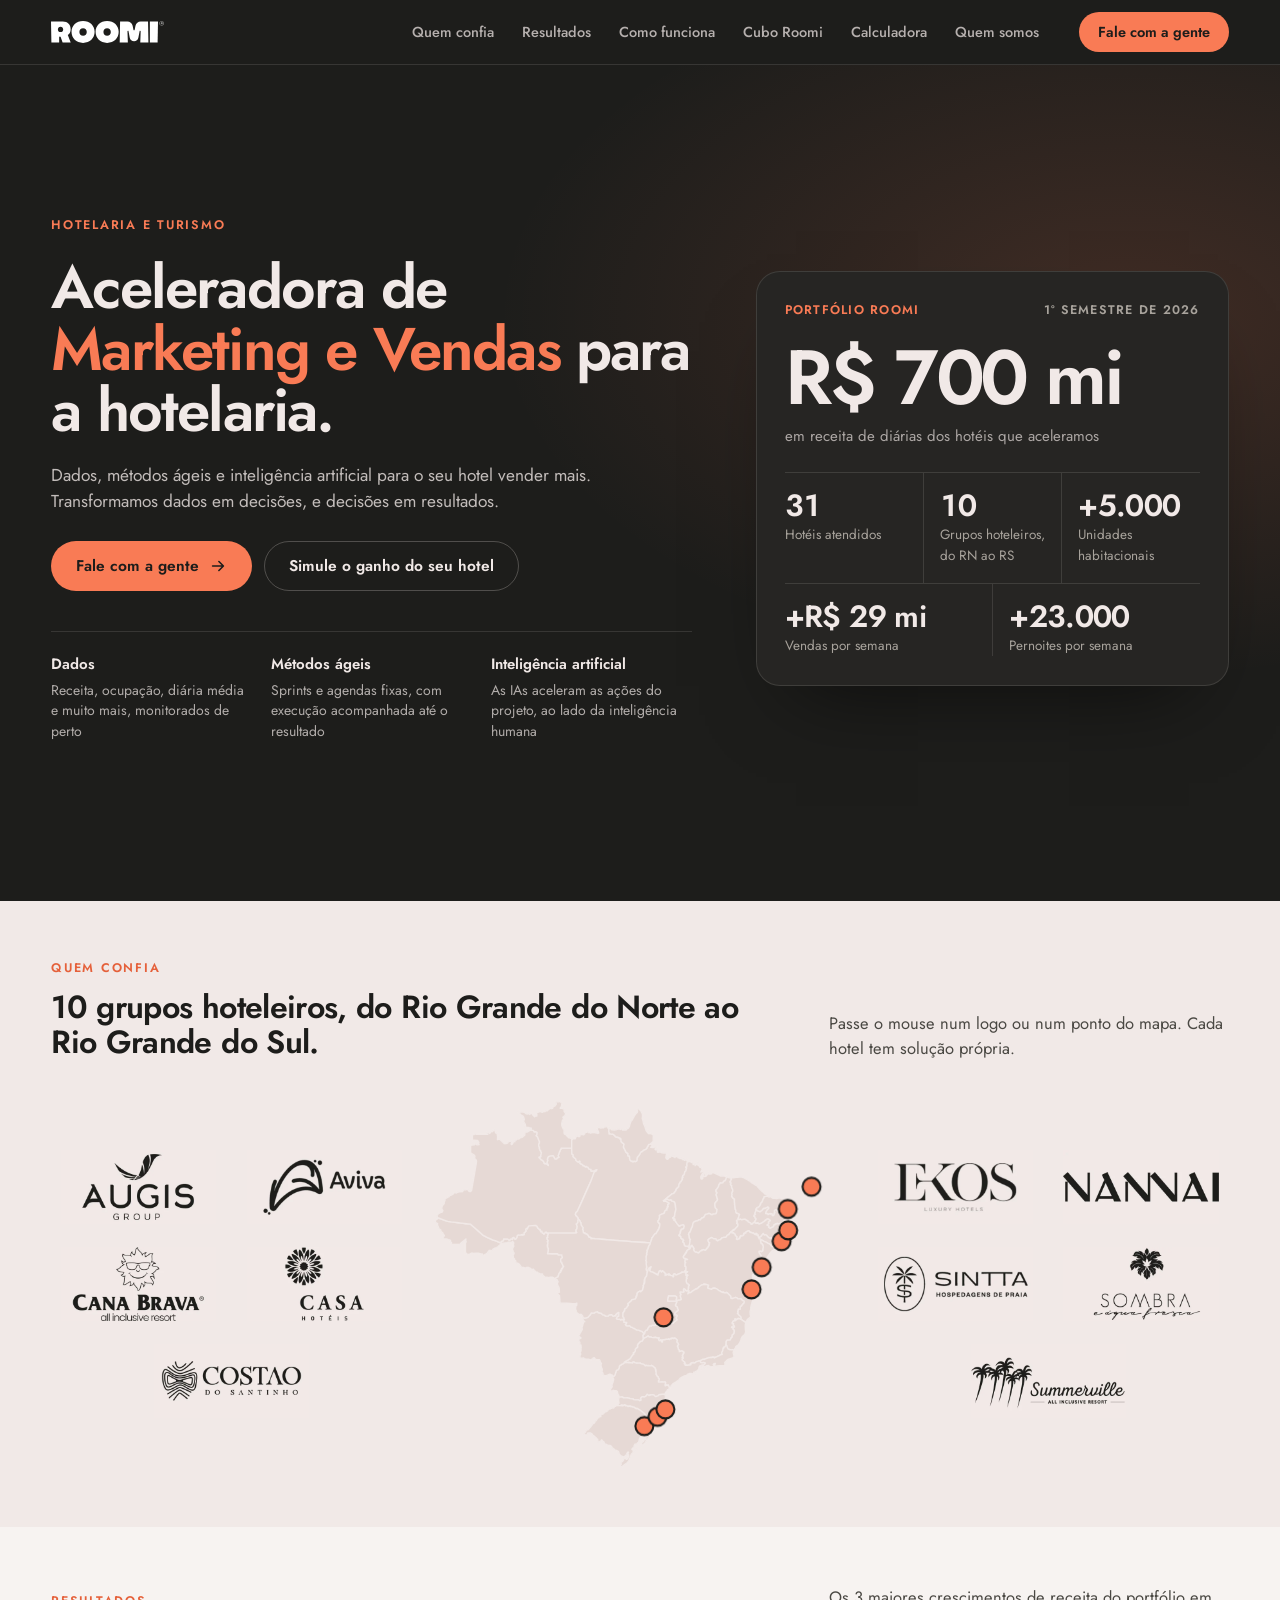
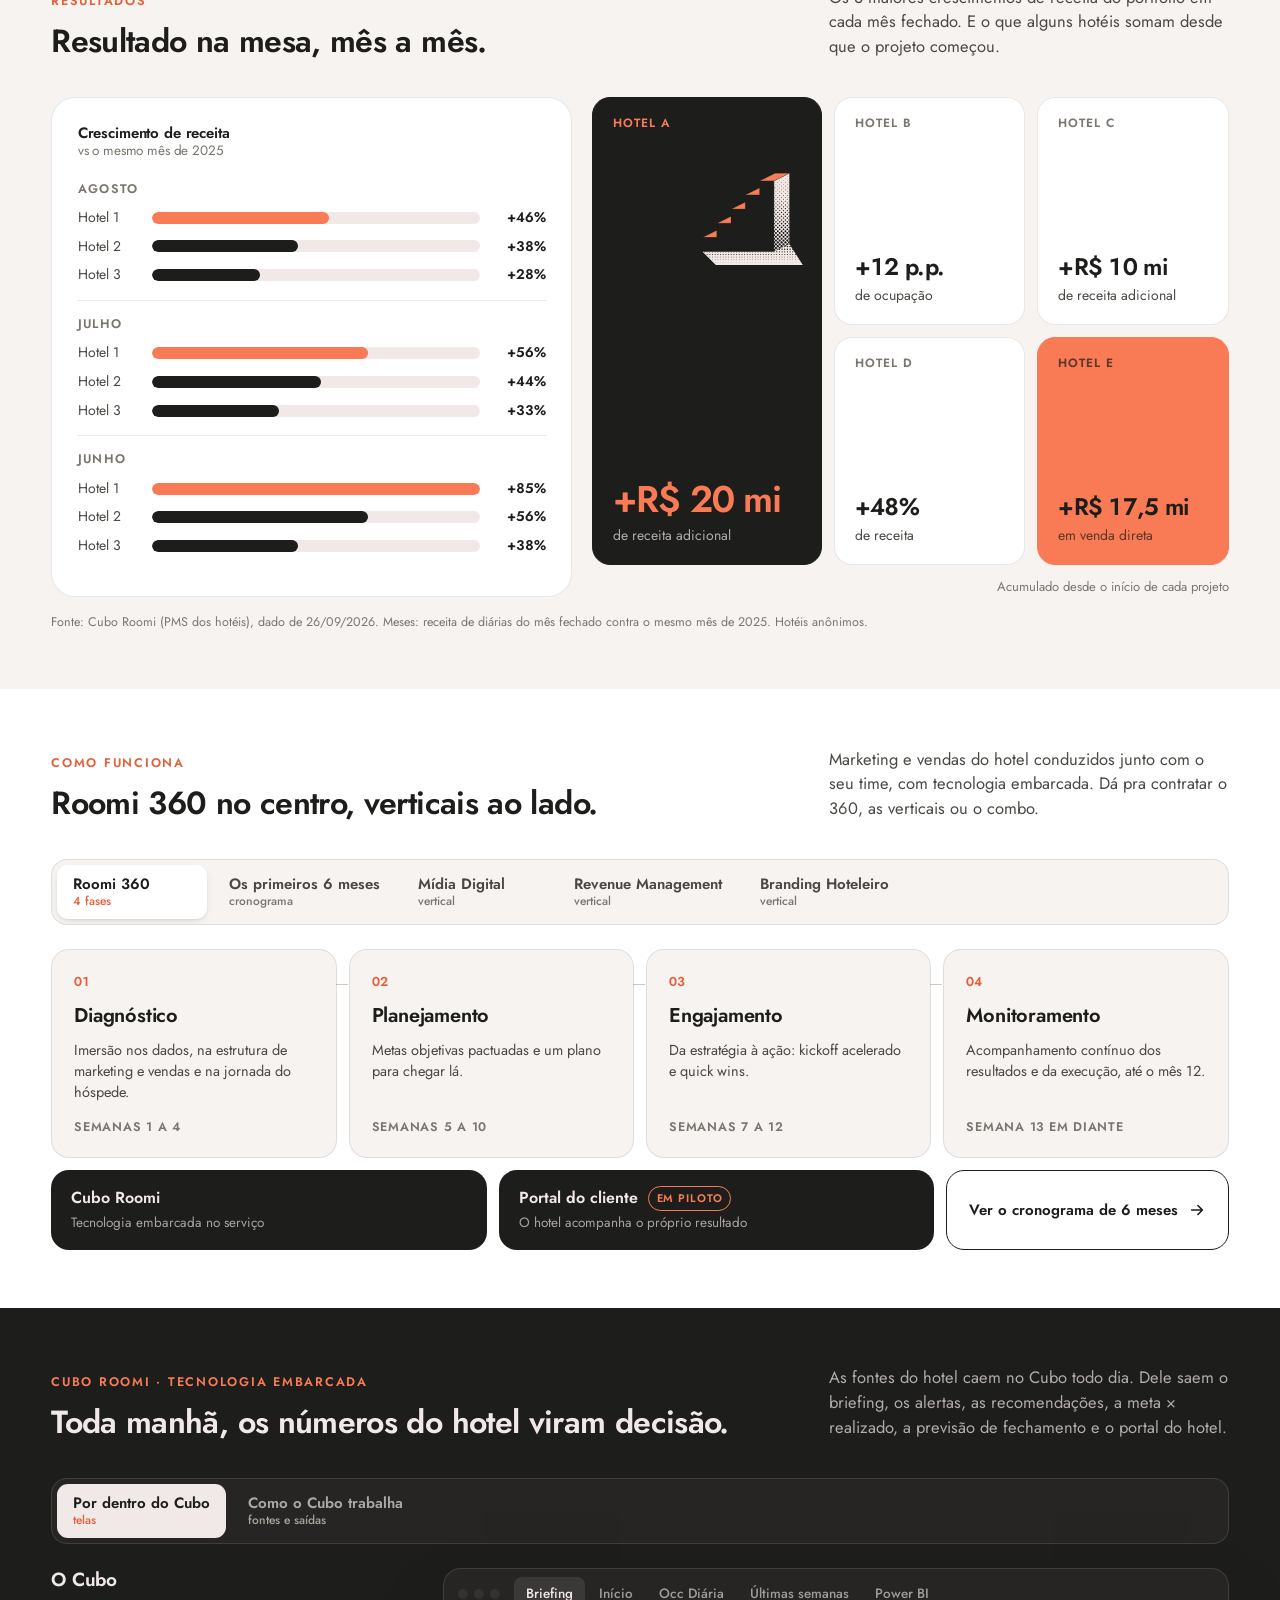
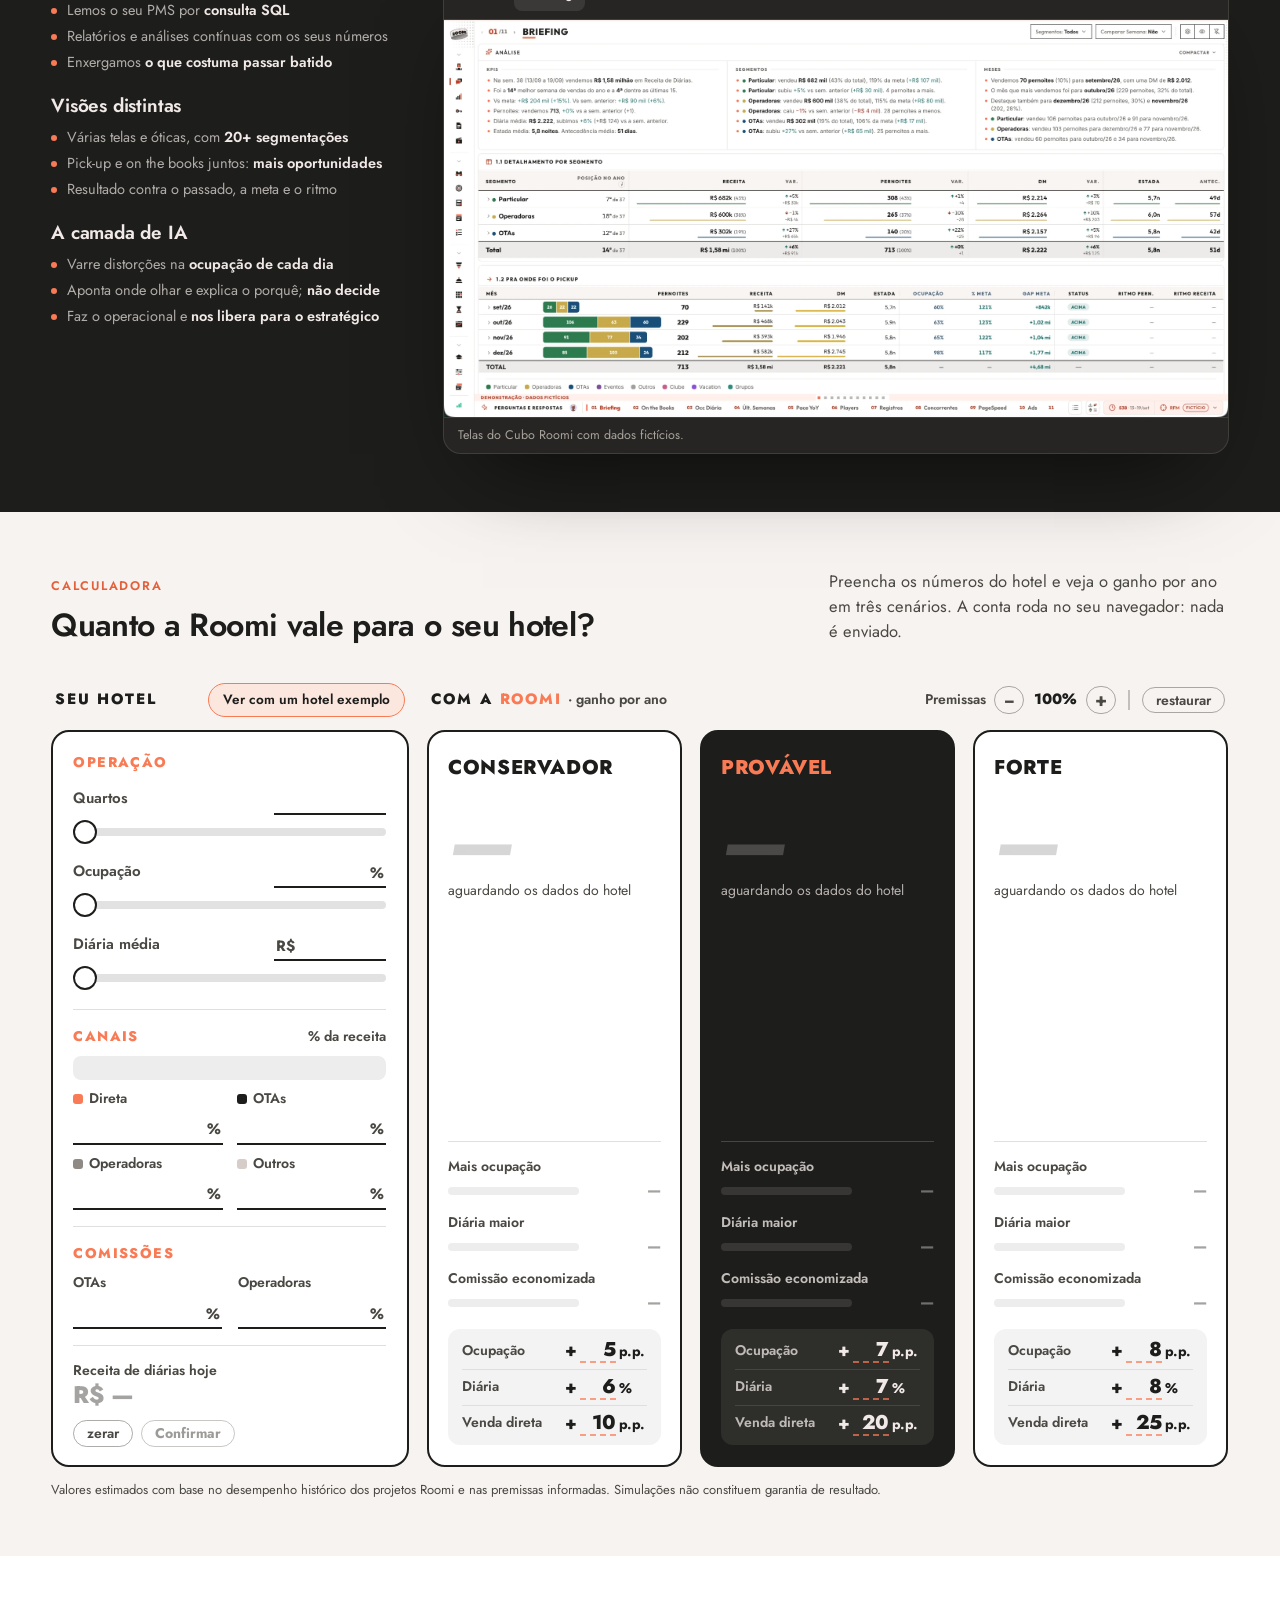
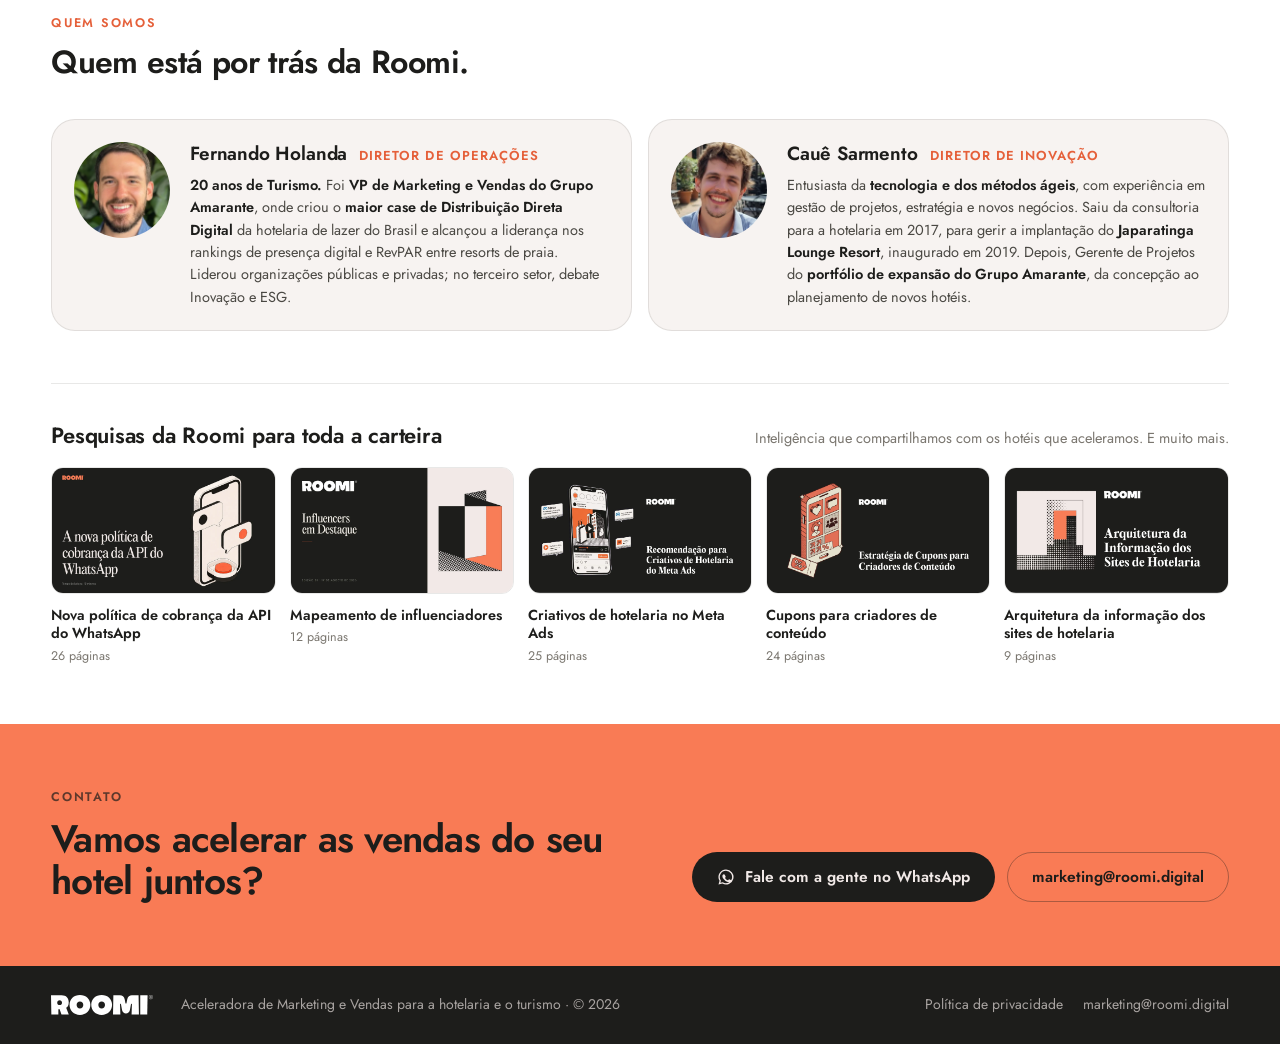
==== index.html @ 40fc7de3 "Site institucional da Roomi (v3)" ====
<!doctype html>
<html lang="pt-BR">
<head>
<meta charset="utf-8">
<meta name="viewport" content="width=device-width, initial-scale=1, viewport-fit=cover">
<title>Roomi · Aceleradora de Marketing e Vendas para hotelaria</title>
<meta name="description" content="A Roomi é uma aceleradora de Marketing e Vendas para a hotelaria e o turismo. Dados, métodos ágeis e inteligência artificial: transformamos dados em decisões, e decisões em resultados.">
<meta name="theme-color" content="#1D1D1B">
<meta property="og:type" content="website">
<meta property="og:title" content="Roomi · Aceleradora de Marketing e Vendas para hotelaria">
<meta property="og:description" content="Dados, métodos ágeis e inteligência artificial para o seu hotel vender mais. Transformamos dados em decisões, e decisões em resultados.">
<meta property="og:locale" content="pt_BR">
<link rel="icon" href="favicon.svg" type="image/svg+xml">
<link rel="preconnect" href="https://fonts.googleapis.com">
<link rel="preconnect" href="https://fonts.gstatic.com" crossorigin>
<link rel="stylesheet" href="https://fonts.googleapis.com/css2?family=Jost:wght@400;500;600;700&display=swap">
<link rel="stylesheet" href="css/site.css">
<link rel="stylesheet" href="css/mapa.css">
<link rel="stylesheet" href="css/gantt.css">
<link rel="stylesheet" href="css/fluxo.css">
<link rel="stylesheet" href="css/calc.css">
<link rel="stylesheet" href="css/pecas.css">
<script>document.documentElement.classList.add('js')</script>
</head>
<body>

<!-- ================= MENU ================= -->
<header class="topo">
  <div class="caixa topo-in">
    <a class="topo-logo" href="#inicio" aria-label="Roomi, início"><img src="assets/roomi-white.svg" alt="Roomi" width="1038" height="203"></a>
    <nav class="topo-nav" id="topo-nav" aria-label="Seções">
      <a href="#quem-confia">Quem confia</a>
      <a href="#resultados">Resultados</a>
      <a href="#como-funciona">Como funciona</a>
      <a href="#cubo">Cubo Roomi</a>
      <a href="#calculadora">Calculadora</a>
      <a href="#quem-somos">Quem somos</a>
    </nav>
    <a class="bt bt--laranja bt--p topo-cta" href="#contato">Fale com a gente</a>
    <button class="topo-bt" type="button" aria-label="Abrir o menu" aria-expanded="false" aria-controls="topo-nav"><i></i><i></i></button>
  </div>
</header>

<main>

<!-- ================= 1 · TOPO ================= -->
<section class="hero" id="inicio">
  <div class="caixa hero-grade">
    <div class="hero-txt">
      <p class="sobre">Hotelaria e turismo</p>
      <h1>Aceleradora de <span class="lj">Marketing e Vendas</span> para a hotelaria.</h1>
      <p class="hero-lead">Dados, métodos ágeis e inteligência artificial para o seu hotel vender mais. Transformamos dados em decisões, e decisões em resultados.</p>
      <div class="hero-bts">
        <a class="bt bt--laranja" href="#contato">Fale com a gente<svg viewBox="0 0 20 20" fill="none" aria-hidden="true"><path d="M4 10h11m-4-5 5 5-5 5" stroke="currentColor" stroke-width="1.8" stroke-linecap="round" stroke-linejoin="round"/></svg></a>
        <a class="bt bt--claro" href="#calculadora">Simule o ganho do seu hotel</a>
      </div>
      <ul class="hero-pilares" aria-label="Como a Roomi trabalha">
        <li><b>Dados</b>Receita, ocupação, diária média e muito mais, monitorados de perto</li>
        <li><b>Métodos ágeis</b>Sprints e agendas fixas, com execução acompanhada até o resultado</li>
        <li><b>Inteligência artificial</b>As IAs aceleram as ações do projeto, ao lado da inteligência humana</li>
      </ul>
    </div>

    <div class="painel" aria-label="A Roomi em números">
      <div class="painel-cab"><span>Portfólio Roomi</span><span>1º semestre de 2026</span></div>
      <div class="painel-g">
        <p class="painel-n">R$ 700 mi</p>
        <p class="painel-r">em receita de diárias dos hotéis que aceleramos</p>
      </div>
      <dl class="painel-lista">
        <div><dt>Hotéis atendidos</dt><dd>31</dd></div>
        <div><dt>Grupos hoteleiros, do RN ao RS</dt><dd>10</dd></div>
        <div><dt>Unidades habitacionais</dt><dd>+5.000</dd></div>
        <div><dt>Vendas por semana</dt><dd>+R$ 29 mi</dd></div>
        <div><dt>Pernoites por semana</dt><dd>+23.000</dd></div>
      </dl>
    </div>
  </div>
</section>

<!-- ================= 2 · QUEM CONFIA ================= -->
<section class="sec sec--branca" id="quem-confia">
  <div class="caixa">
    <div class="sec-cab">
      <div>
        <p class="sobre">Quem confia</p>
        <h2>10 grupos hoteleiros, do Rio Grande do Norte ao Rio Grande do Sul.</h2>
      </div>
      <p class="sec-lead">Passe o mouse num logo ou num ponto do mapa. Cada hotel tem solução própria.</p>
    </div>
    <div class="mapa-palco"><div class="mapa">
  <div class="mapa-logos mapa-logos--a">
    <button type="button" class="mapa-logo" data-cliente="augis" data-nome="Augis Group" data-hoteis="4 hotéis · Maceió (AL)" data-frase="Quatro hotéis em Maceió num painel só, com a venda de cada um lida semana a semana."><img src="assets/augis-group.webp" alt="Augis Group" width="482" height="228" draggable="false"></button>
    <button type="button" class="mapa-logo" data-cliente="aviva" data-nome="Aviva" data-hoteis="10 hotéis · Rio Quente (GO), Costa do Sauípe (BA)"><img src="assets/aviva.webp" alt="Aviva" width="482" height="228" draggable="false"></button>
    <button type="button" class="mapa-logo" data-cliente="cana-brava" data-nome="Cana Brava Resort" data-hoteis="1 hotel · Ilhéus (BA)" data-frase="Resort all inclusive em Ilhéus, com a receita do Vacation Club lida separada da hotelaria."><img src="assets/cana-brava-resort.webp" alt="Cana Brava Resort" width="482" height="228" draggable="false"></button>
    <button type="button" class="mapa-logo" data-cliente="casa" data-nome="Casa Hotéis" data-hoteis="4 hotéis · Gramado (RS), Cambará do Sul (RS)" data-frase="Quatro hotéis na Serra Gaúcha, de Gramado a Cambará do Sul, cada um com a sua meta."><img src="assets/casa-hoteis.webp" alt="Casa Hotéis" width="482" height="228" draggable="false"></button>
    <button type="button" class="mapa-logo" data-cliente="costao" data-nome="Costão do Santinho" data-hoteis="1 hotel · Florianópolis (SC)" data-frase="O maior resort da carteira em quartos, com hotelaria, Vacation Club e grupos lidos em separado."><img src="assets/costao-do-santinho.webp" alt="Costão do Santinho" width="482" height="228" draggable="false"></button>
  </div>
  <div class="mapa-lado">
    <svg class="mapa-svg" role="img" viewBox="0 0 600 536" aria-label="Mapa do Brasil com os destinos dos clientes da Roomi"><g class="mapa-ufs"><path d="M154.4 252.5L156.2 253.0L158.3 253.1L158.3 254.4L161.3 256.9L162.2 258.1L165.3 257.8L166.8 258.4L169.7 257.6L172.8 257.8L174.0 258.3L176.7 260.3L177.7 258.7L180.9 257.1L181.2 255.2L182.5 252.0L183.6 250.5L185.6 245.7L188.9 242.0L187.5 240.7L187.3 238.9L186.3 237.7L186.2 236.2L184.7 235.3L184.6 231.7L186.9 229.5L187.1 228.4L186.3 227.0L186.3 225.4L180.9 225.1L180.0 223.6L172.9 223.7L167.3 223.6L165.7 223.6L166.7 220.6L166.9 215.9L165.7 214.4L165.3 211.1L166.3 208.3L165.4 206.4L166.7 205.2L165.3 202.9L164.9 201.1L166.0 200.0L165.6 197.9L166.8 195.6L165.3 193.9L163.6 192.4L162.0 193.0L161.1 194.8L160.0 194.9L159.4 193.9L158.2 194.0L157.4 191.1L156.0 191.8L155.0 189.8L155.1 188.5L153.7 187.7L152.5 186.9L151.2 186.2L150.8 184.4L148.5 182.8L138.6 182.8L136.9 185.9L136.4 187.6L135.3 187.0L134.4 187.6L134.0 189.6L134.6 190.7L133.2 192.5L131.7 193.2L131.8 195.9L129.5 196.6L126.0 196.5L123.0 196.5L121.3 198.3L121.6 199.6L119.8 202.1L118.7 202.7L117.7 200.4L115.4 201.3L114.9 202.9L112.8 202.3L111.6 202.8L111.0 204.3L109.7 203.8L107.8 202.3L105.1 202.5L102.1 202.2L102.3 203.4L100.9 205.3L99.4 205.7L96.8 207.8L99.2 208.8L104.6 208.0L107.7 207.6L108.9 206.9L111.3 207.0L113.3 207.9L114.7 205.7L115.8 206.4L116.7 208.4L116.2 209.5L116.7 213.2L115.4 215.3L114.9 216.7L115.2 218.9L116.0 219.7L115.8 221.1L116.9 222.0L117.2 223.6L115.8 225.8L116.5 230.6L117.7 231.0L117.8 233.9L119.3 233.4L120.1 237.3L122.6 237.5L124.5 238.8L125.8 240.3L126.9 242.0L128.3 243.4L130.6 243.5L134.1 244.5L135.1 243.4L137.8 243.5L141.0 245.0L142.8 246.6L145.5 246.0L146.6 248.7L148.1 249.0L149.4 250.8L151.2 250.5L151.8 251.5L154.4 252.5Z"/><path d="M92.6 205.8L90.1 204.7L87.6 204.3L81.5 201.4L78.3 200.0L72.7 197.3L69.2 194.1L65.3 190.7L62.3 188.1L57.6 183.9L54.3 181.0L48.3 180.3L40.8 179.4L36.9 178.9L29.5 178.0L26.6 177.7L21.2 177.0L17.0 175.5L6.0 171.4L6.6 173.5L4.2 174.7L3.1 174.4L3.7 175.8L2.8 177.2L5.0 179.3L6.6 180.0L6.5 181.4L6.2 182.7L7.4 183.9L8.7 187.8L11.4 189.5L11.2 191.3L14.0 193.6L15.0 195.4L16.5 197.6L14.4 200.8L12.9 202.2L19.4 202.2L22.0 203.3L24.4 203.6L25.5 205.1L25.3 206.8L26.8 207.5L26.5 210.2L37.0 210.2L39.2 209.8L40.9 207.9L43.6 205.7L47.6 202.5L47.2 204.9L48.1 206.4L46.9 207.9L46.9 211.3L46.9 216.0L46.9 219.8L46.9 223.8L48.1 222.9L49.5 224.3L51.1 224.7L52.9 224.4L55.9 222.7L58.5 223.4L62.6 222.8L65.1 223.0L69.3 224.1L71.4 224.0L71.8 225.8L74.1 225.3L76.1 224.3L78.1 223.2L81.2 219.0L83.0 218.9L85.1 219.7L86.9 217.1L90.3 215.3L92.0 214.8L94.3 213.3L95.7 211.7L99.2 208.8L96.8 207.8L92.6 205.8Z"/><path d="M210.3 174.2L209.9 172.0L207.8 169.3L206.5 168.3L205.9 166.6L206.6 164.3L208.7 162.4L214.1 150.6L220.7 135.7L225.9 124.2L226.5 122.9L227.8 119.8L228.4 118.6L233.2 107.9L233.3 105.5L235.8 104.2L237.1 102.1L235.4 102.5L233.0 104.1L231.5 103.6L229.5 104.6L228.5 104.1L228.6 101.9L227.2 101.9L225.0 100.6L224.2 98.8L221.9 97.6L220.7 98.1L217.6 96.0L216.5 96.2L216.0 95.0L212.8 93.5L212.7 90.5L211.8 89.5L210.2 91.3L208.9 89.9L206.6 88.5L206.5 86.7L203.5 84.3L202.6 82.9L202.7 80.6L200.8 79.3L200.9 75.7L200.5 71.0L195.7 71.0L193.4 71.0L185.5 71.0L183.0 76.2L180.9 82.1L181.9 84.3L179.5 85.2L179.0 86.4L177.3 86.6L176.0 86.1L175.3 84.0L173.8 82.0L170.0 81.4L166.9 83.5L165.9 84.8L165.3 87.9L165.8 89.0L164.7 92.2L164.8 93.5L165.9 94.0L166.7 96.0L165.0 94.2L162.5 93.3L161.2 93.5L159.6 90.1L158.2 88.7L156.4 87.8L154.6 85.7L153.1 84.9L155.1 84.1L156.1 83.2L155.7 82.0L157.4 79.0L156.7 76.9L155.6 75.9L155.6 74.6L154.5 73.6L153.9 71.8L154.0 69.5L153.0 68.6L152.8 65.4L153.8 64.1L154.0 61.6L153.6 59.9L151.4 55.1L150.2 53.8L149.3 53.0L150.3 51.5L150.6 48.4L148.8 47.2L146.4 47.3L144.9 45.3L143.1 45.4L141.9 44.6L139.4 45.7L135.9 47.9L133.9 47.6L132.8 48.4L132.8 51.9L129.4 55.1L128.4 55.7L128.4 53.9L126.4 55.4L125.9 56.5L123.6 57.9L121.2 57.9L120.2 59.5L118.5 59.3L118.4 61.7L116.2 62.0L114.7 65.2L113.4 65.8L112.8 64.8L114.0 63.2L112.9 60.9L110.8 61.0L108.4 62.5L107.9 63.6L105.4 64.5L103.3 64.6L96.2 57.9L93.2 58.8L93.4 55.0L93.0 51.1L92.3 49.5L90.7 49.2L89.2 44.2L87.5 45.2L86.2 47.1L84.1 47.0L82.0 49.8L80.1 48.8L79.4 47.7L78.0 48.5L77.7 49.8L79.2 51.1L63.0 51.1L61.1 50.5L59.6 51.3L57.0 51.4L57.0 60.0L58.9 59.4L63.9 59.8L64.9 60.4L66.3 62.6L65.7 64.5L66.6 65.9L63.5 66.3L61.8 64.6L59.9 66.1L57.3 66.6L54.4 67.0L54.4 73.7L54.3 77.1L56.0 79.1L60.1 81.6L60.7 83.3L59.9 84.8L61.2 87.1L62.6 88.2L62.9 90.1L62.5 93.4L60.1 107.7L57.1 124.6L55.7 132.5L54.4 133.9L53.3 132.7L52.4 133.7L51.0 132.2L51.2 131.0L48.2 130.7L46.9 131.5L45.1 131.0L43.7 132.3L42.7 134.0L38.4 134.1L35.3 134.8L33.8 136.0L31.7 135.4L29.9 136.0L29.5 137.1L25.6 139.4L23.9 139.8L23.4 141.1L21.0 142.2L17.2 144.6L17.4 146.5L16.2 149.2L16.2 151.3L13.7 154.1L12.4 157.9L14.3 161.5L12.9 163.8L11.1 164.0L7.3 166.3L5.8 168.7L6.2 169.8L5.2 171.0L17.0 175.5L21.2 177.0L26.6 177.7L29.5 178.0L36.9 178.9L40.8 179.4L48.3 180.3L54.3 181.0L57.6 183.9L62.3 188.1L65.3 190.7L69.2 194.1L72.7 197.3L78.3 200.0L81.5 201.4L87.6 204.3L90.1 204.7L92.6 205.8L96.8 207.8L99.4 205.7L100.9 205.3L102.3 203.4L102.1 202.2L105.1 202.5L107.8 202.3L109.7 203.8L111.0 204.3L111.6 202.8L112.8 202.3L114.9 202.9L114.8 200.9L117.0 200.2L118.7 202.7L119.8 202.1L121.6 199.6L121.3 198.3L123.0 196.5L125.6 196.9L129.4 195.7L131.8 195.9L131.7 193.2L133.2 192.5L134.6 190.7L134.0 189.6L134.4 187.6L135.3 187.0L136.4 187.6L136.9 185.9L138.6 183.5L148.5 182.8L150.8 184.4L151.2 186.2L152.5 186.9L153.0 188.3L155.1 188.5L155.0 189.8L156.0 191.8L157.4 191.1L158.2 194.0L159.4 193.9L160.0 194.9L161.1 194.8L162.0 193.0L163.6 192.4L165.3 193.9L180.5 193.9L197.5 194.0L206.4 193.9L207.9 192.8L206.5 192.6L207.1 191.2L206.8 189.7L208.1 187.5L208.5 184.3L207.3 180.8L208.4 180.0L209.6 178.0L209.4 175.8L210.4 174.4Z"/><path d="M131.2 27.3L132.1 29.3L130.8 32.7L131.7 33.6L133.4 36.5L133.8 38.7L132.8 40.6L134.1 41.1L135.6 40.7L136.7 41.4L138.8 41.3L140.6 42.0L142.1 42.3L141.9 44.6L143.1 45.4L144.9 45.3L146.4 47.3L148.8 47.2L150.6 48.4L150.3 51.5L149.3 53.0L150.2 53.8L151.4 55.1L153.0 59.9L154.0 61.6L153.8 64.1L152.8 65.4L153.0 68.6L154.0 69.5L153.9 71.8L154.5 73.6L155.6 74.6L155.6 75.9L156.7 76.9L156.6 78.6L155.7 82.0L156.1 83.2L155.1 84.1L153.5 83.8L154.6 85.7L156.4 87.8L158.2 88.7L159.6 90.1L161.2 93.5L162.5 93.3L165.0 94.2L166.7 96.0L165.9 94.0L164.8 93.5L164.7 92.2L165.8 89.0L165.3 87.9L165.9 84.8L166.9 83.5L169.9 82.2L173.8 82.0L175.3 84.0L176.0 86.1L177.3 86.6L179.0 86.4L179.5 85.2L181.9 84.3L180.9 82.1L183.0 76.2L185.5 71.0L193.4 71.0L195.7 71.0L200.5 71.0L200.5 57.9L200.1 56.7L198.5 56.7L195.8 55.8L194.8 54.1L193.7 53.6L192.1 51.3L190.1 50.8L190.4 49.3L189.4 49.5L189.5 47.5L189.4 43.5L188.1 43.1L186.2 38.2L186.2 34.9L187.2 31.0L188.6 29.1L188.6 27.0L187.7 26.3L190.4 24.2L192.2 21.4L189.8 18.1L189.5 16.5L189.5 14.6L186.4 13.4L183.9 13.3L185.7 10.8L186.4 5.8L184.8 4.9L184.3 3.4L181.7 4.0L178.5 4.1L176.9 3.7L178.4 7.4L177.5 8.3L176.2 10.1L173.6 11.5L173.0 13.4L171.0 13.8L169.4 13.0L168.3 14.7L167.1 14.4L166.3 16.0L165.6 16.9L163.3 16.9L162.2 18.1L159.9 18.0L157.9 19.3L154.7 17.9L152.6 18.9L150.2 19.8L149.5 21.8L150.3 23.0L150.0 24.8L149.2 24.0L146.9 25.6L145.7 24.5L144.0 22.9L144.0 21.0L140.8 20.9L140.0 22.4L137.9 20.1L137.4 21.6L134.6 21.3L132.2 19.2L128.0 18.5L126.3 19.0L123.4 16.5L123.0 18.0L127.4 23.3L129.8 24.4L131.1 26.1L131.2 27.3Z"/><path d="M340.7 141.2L342.5 139.8L345.6 137.2L347.4 137.1L350.5 132.7L351.8 130.3L355.2 127.0L355.9 123.5L357.0 121.7L357.1 120.4L358.8 119.4L359.4 117.7L360.6 116.6L360.5 113.8L361.7 113.2L360.7 111.7L361.5 110.4L362.8 110.1L363.7 108.1L364.0 105.4L365.7 103.8L366.0 102.4L366.5 100.6L366.7 99.4L365.4 99.1L366.7 98.0L367.3 96.6L367.1 94.6L368.1 92.7L368.1 90.9L368.6 89.6L368.2 88.4L366.9 89.2L366.7 86.6L365.0 88.4L363.3 88.5L362.9 86.4L362.5 87.5L361.1 87.7L361.2 85.5L359.0 86.4L358.5 84.7L357.1 86.2L356.5 84.2L355.5 85.4L355.1 83.7L354.2 84.9L354.0 83.7L352.9 83.4L351.3 82.8L350.1 82.6L350.0 84.6L348.6 82.4L348.4 84.1L348.0 82.8L346.4 82.8L344.3 82.3L343.5 83.9L341.4 84.8L339.4 87.1L337.9 86.9L336.6 84.8L337.5 80.2L338.3 78.7L337.6 77.7L333.5 78.0L331.2 77.7L328.0 76.4L325.1 77.2L324.4 76.3L325.4 74.9L324.9 73.8L321.8 73.6L321.0 72.6L321.8 71.3L323.7 70.1L322.6 68.9L318.5 70.2L314.8 70.0L316.6 67.3L316.1 66.0L314.1 65.2L311.7 66.1L309.2 71.2L307.3 72.8L304.3 74.0L302.4 75.9L301.2 76.2L299.4 78.7L298.3 81.0L296.1 83.4L295.0 85.4L294.8 89.0L293.7 90.1L292.3 90.4L291.3 89.9L289.4 91.1L286.5 89.7L285.3 88.9L284.9 85.9L284.3 84.2L283.8 82.4L282.4 82.5L281.7 81.3L281.9 78.9L278.6 76.5L277.9 74.1L276.5 71.9L275.4 69.4L275.8 66.5L276.3 65.4L272.3 62.0L271.7 59.2L272.0 57.9L270.8 58.2L270.7 56.7L266.1 55.5L263.5 54.4L263.0 52.8L259.7 50.7L258.1 50.9L256.7 50.4L254.9 50.5L254.7 47.8L254.0 46.9L254.6 44.7L253.2 41.6L252.1 39.6L250.2 40.3L247.3 40.5L246.5 41.8L245.0 41.5L242.3 42.0L239.3 40.2L237.8 42.9L236.6 43.9L237.9 44.4L238.9 46.3L239.7 49.0L238.4 49.8L236.4 49.0L235.3 49.1L232.7 48.1L230.8 48.7L229.0 48.5L228.1 49.4L226.4 48.4L225.3 48.7L224.2 47.1L222.0 48.2L219.6 48.7L219.4 50.1L217.8 51.7L214.9 51.2L212.4 52.1L212.2 54.2L210.5 54.3L208.1 53.3L207.4 54.5L205.6 54.8L206.2 56.0L205.7 57.4L202.9 57.1L201.4 58.7L200.5 57.9L200.5 71.0L200.5 74.7L200.8 79.3L202.7 80.6L202.6 82.9L203.5 84.3L206.5 86.7L206.6 88.5L208.1 90.2L210.2 91.3L211.8 89.5L212.7 90.5L212.2 92.6L216.0 95.0L216.5 96.2L217.6 96.0L220.7 98.1L221.9 97.6L224.2 98.8L225.0 100.6L227.2 101.9L228.6 101.9L228.5 104.1L229.5 104.6L230.8 104.1L233.0 104.1L235.4 102.5L237.1 102.1L235.8 104.2L233.3 105.5L232.3 107.6L228.4 118.6L227.8 119.8L226.5 122.9L225.9 124.2L220.7 135.7L214.1 150.6L208.7 162.4L206.6 164.3L205.9 166.6L206.5 168.3L207.8 169.3L209.9 172.0L210.3 174.2L211.4 174.9L213.6 178.7L214.4 182.6L216.9 186.1L216.3 188.6L217.0 190.2L217.6 193.4L219.9 193.8L222.7 195.6L224.8 198.0L224.5 199.1L227.7 200.0L228.5 202.2L229.6 201.6L234.9 202.1L236.4 202.2L240.2 202.5L251.6 203.5L256.6 203.9L263.2 204.4L270.0 204.9L276.0 205.4L282.7 205.9L287.5 206.3L299.9 207.1L305.9 207.5L314.1 208.1L315.8 203.9L316.5 200.6L317.5 199.8L318.8 197.8L321.2 194.7L322.4 194.5L323.8 192.2L324.9 190.5L325.6 188.8L327.2 185.9L327.8 183.2L327.9 181.1L325.6 178.4L325.2 176.3L326.7 174.5L327.7 172.2L327.6 170.1L327.4 168.5L329.0 167.4L332.1 166.1L334.5 165.0L334.9 162.6L336.7 160.7L338.3 160.6L337.5 158.7L339.5 157.3L338.8 156.0L340.2 155.3L339.4 153.8L339.6 152.3L341.0 152.0L341.4 150.6L338.9 149.1L338.3 147.9L335.4 148.1L333.3 147.1L337.3 143.9L340.4 141.4Z"/><path d="M308.1 45.5L306.6 40.7L305.4 37.3L304.5 36.1L303.5 31.0L302.5 27.8L302.9 26.3L302.9 21.9L301.1 18.3L300.2 16.9L297.6 14.4L295.6 13.4L295.1 15.8L295.8 17.3L295.3 19.6L293.7 20.8L291.2 24.3L287.8 30.6L286.2 32.2L284.6 36.9L283.6 40.4L282.2 42.4L279.8 43.5L279.0 44.9L276.6 44.6L274.1 44.9L274.7 43.9L273.5 42.8L271.5 44.0L267.9 43.2L265.4 44.2L262.2 45.0L258.9 44.6L256.7 42.9L255.6 42.6L254.9 41.1L253.2 41.6L254.6 44.7L254.0 46.9L254.7 47.8L254.9 50.5L256.7 50.4L258.1 50.9L259.7 50.7L263.0 52.8L263.5 54.4L266.0 54.9L270.7 56.7L270.8 58.2L272.0 57.9L271.7 59.2L272.3 62.0L276.3 65.4L275.8 66.5L275.4 69.4L276.5 71.9L277.9 74.1L278.6 76.5L281.9 78.9L281.7 81.3L282.4 82.5L283.8 82.4L284.3 84.2L284.1 86.2L285.3 88.9L286.5 89.7L289.3 90.1L291.3 89.9L292.3 90.4L293.7 90.1L294.8 89.0L295.0 85.4L296.1 83.4L298.3 81.0L299.4 78.7L301.2 76.2L302.4 75.9L304.3 74.0L307.3 72.8L308.6 71.8L311.7 66.1L314.1 65.2L317.2 62.7L318.5 60.8L318.3 57.8L318.6 54.2L318.1 51.7L315.0 50.0L311.5 50.1L308.1 45.5ZM310.4 45.0L310.4 46.1L311.5 45.9L310.4 45.0ZM311.1 46.0L310.2 47.4L311.1 49.0L312.9 48.2L312.3 46.7L311.1 46.0Z"/><path d="M350.7 161.7L351.3 159.4L350.7 156.9L350.6 154.0L350.1 151.1L349.0 148.7L347.4 148.0L345.5 147.7L345.0 146.5L344.1 145.7L342.3 146.1L340.8 145.9L338.5 144.7L336.8 145.0L335.3 147.0L333.3 147.1L335.4 148.1L337.4 147.9L338.9 149.1L341.4 150.6L341.0 152.0L339.6 152.3L339.4 153.8L340.2 155.3L338.8 156.0L339.5 157.3L338.1 158.0L338.3 160.6L336.7 160.7L335.0 162.5L334.5 165.0L332.1 166.1L329.6 166.9L327.4 168.5L327.6 170.1L327.6 171.3L326.7 174.5L325.2 176.3L325.4 177.9L328.0 180.3L327.8 183.2L327.2 185.9L326.4 188.2L324.9 190.5L323.8 192.2L322.4 194.5L321.2 194.7L319.0 197.5L317.5 199.8L316.5 200.6L315.8 203.9L314.1 208.1L313.1 210.7L311.8 212.3L311.6 215.0L309.9 218.5L309.6 220.4L308.7 222.9L309.0 224.7L307.9 228.0L307.4 231.2L307.6 233.6L308.7 235.8L308.1 237.2L308.1 240.3L308.9 243.5L308.1 246.1L308.9 248.5L310.3 249.0L311.3 246.2L313.0 244.0L315.2 242.7L314.2 243.9L314.5 245.0L313.0 248.1L314.6 249.5L318.2 250.6L325.3 254.6L325.5 253.0L327.0 249.3L328.6 248.1L330.4 250.3L331.7 248.4L334.8 251.1L335.7 252.6L335.6 255.2L336.5 252.8L337.2 254.7L341.3 253.0L341.0 255.0L342.3 254.1L343.7 255.2L345.9 255.4L347.4 257.3L348.2 255.9L347.6 253.9L348.9 252.5L351.2 254.5L358.2 251.8L359.6 250.5L361.1 250.5L363.5 250.5L364.0 248.5L364.7 250.8L368.0 249.8L365.1 250.3L365.7 247.7L365.5 245.2L366.8 244.2L365.6 242.5L364.6 242.1L364.6 238.7L365.3 236.5L364.4 235.5L364.5 233.9L365.4 233.1L367.5 232.2L364.8 230.6L363.7 230.8L362.1 228.8L362.2 227.4L365.0 223.0L366.0 221.2L367.8 218.6L371.8 216.4L372.1 214.6L373.4 213.7L373.1 212.3L372.8 213.5L370.8 213.8L370.6 215.3L369.3 213.6L366.9 212.7L365.2 212.7L363.6 211.3L363.2 208.9L362.7 207.5L361.0 206.7L361.7 204.6L361.1 202.2L359.6 202.3L358.3 200.6L358.7 199.5L357.3 198.5L355.4 197.5L357.4 194.7L357.6 191.1L359.2 188.1L362.3 187.4L363.3 184.1L362.9 182.7L361.5 181.6L358.9 182.4L356.1 183.9L353.8 181.0L350.7 177.0L349.7 175.5L348.6 175.5L350.1 174.1L349.2 173.1L347.8 173.6L346.6 171.7L347.7 171.6L349.2 169.8L349.5 167.4L349.8 165.4L350.2 163.9L350.8 162.7Z"/><path d="M342.9 139.4L340.7 141.2L337.3 143.9L333.3 147.1L335.3 147.0L335.9 145.5L338.5 144.7L340.3 145.6L342.3 146.1L344.1 145.7L345.0 146.5L345.5 147.7L347.4 148.0L349.0 148.7L350.0 150.8L350.5 153.7L350.6 156.1L351.3 159.4L350.7 161.7L350.2 163.9L349.8 165.4L349.5 167.4L349.2 169.8L347.7 171.6L346.6 171.7L347.4 172.9L349.2 173.1L350.1 174.1L348.6 175.5L349.7 175.5L350.7 177.0L353.1 180.5L356.1 183.9L358.9 182.4L361.5 181.6L362.9 182.7L363.3 184.1L362.3 187.4L359.9 188.3L358.3 190.3L357.4 194.7L355.8 196.7L357.1 197.5L358.7 199.5L358.3 200.6L359.6 202.3L361.1 202.2L362.4 204.3L361.0 206.7L362.7 207.5L363.2 208.9L363.6 211.3L365.2 212.7L366.9 212.7L369.1 212.7L370.1 213.7L371.5 209.4L371.7 205.9L371.5 204.3L372.2 203.2L370.8 201.3L370.3 197.2L369.5 195.7L370.2 193.8L371.5 192.8L373.3 188.4L373.8 186.5L374.9 185.2L375.7 181.6L376.6 178.6L378.1 177.4L381.4 176.3L382.7 176.1L384.9 174.4L386.6 174.9L388.2 172.6L390.6 171.2L392.0 170.3L394.1 166.9L396.5 166.4L398.9 165.5L400.4 165.7L402.3 167.1L403.6 167.3L405.5 166.4L408.8 166.1L409.8 164.8L410.2 162.8L410.7 159.7L409.0 157.8L407.5 154.7L407.5 150.7L408.7 149.8L409.1 148.6L411.1 146.7L411.4 145.0L410.2 141.0L409.3 138.2L410.7 135.6L409.4 134.1L408.9 131.8L410.6 129.9L411.5 128.6L412.4 127.3L413.0 126.0L412.9 124.7L413.8 123.6L415.3 121.3L416.6 121.7L418.3 121.3L420.2 120.0L422.0 118.3L423.5 116.1L424.5 114.7L424.1 112.0L421.3 111.6L418.9 111.1L415.4 111.3L413.4 110.2L408.5 107.9L405.6 106.6L403.8 106.4L402.4 106.9L402.7 108.3L401.7 107.4L401.2 108.6L399.6 108.7L399.0 107.6L400.3 107.2L400.9 105.6L399.3 105.7L398.8 107.4L397.6 108.6L396.5 109.3L394.6 111.8L392.2 112.0L393.3 111.2L394.4 109.5L394.9 108.0L393.4 107.9L391.6 108.3L390.3 112.6L390.1 114.5L389.1 115.6L387.9 115.8L387.1 113.8L387.1 112.6L388.4 109.8L390.9 106.3L389.6 103.7L387.2 105.7L389.1 102.1L388.4 100.2L387.6 98.5L385.7 98.8L385.2 97.7L387.3 96.5L386.2 95.7L384.4 96.5L384.4 93.7L383.1 95.8L382.4 94.7L380.0 94.8L379.0 96.3L378.5 92.7L376.3 94.7L375.8 92.3L374.5 91.9L372.3 90.8L371.3 88.9L370.0 90.9L369.5 88.9L368.1 90.9L367.3 92.0L367.1 94.6L367.3 96.6L366.7 98.0L365.3 98.2L366.7 99.4L366.5 100.6L366.0 102.4L365.7 103.8L364.0 105.4L363.7 107.3L362.8 110.1L361.5 110.4L360.7 111.7L361.7 113.2L360.5 113.8L360.6 116.6L359.4 117.7L358.8 119.4L357.1 120.4L357.0 121.7L355.8 122.9L355.2 127.0L351.8 130.3L351.5 132.2L348.3 136.4L345.6 137.2L342.9 139.4ZM389.3 111.6L388.0 112.8L387.3 115.0L388.3 115.6L389.4 114.7L389.3 111.6ZM383.0 91.8L382.7 93.6L384.3 92.6L383.0 91.8Z"/><path d="M438.0 186.4L440.1 184.5L440.7 183.1L440.8 180.6L439.2 179.9L439.9 178.5L438.7 176.1L440.8 174.9L441.4 172.4L442.0 170.6L442.5 168.7L443.2 166.9L441.8 165.9L438.7 165.1L437.7 162.8L437.8 160.6L436.9 159.0L436.8 157.4L436.6 155.6L436.1 152.8L436.1 151.1L435.9 149.1L435.9 144.7L433.9 143.6L431.7 140.6L432.6 137.9L431.8 136.6L432.6 135.2L433.0 133.8L433.6 131.3L432.5 129.1L431.7 127.4L431.8 124.9L430.6 124.6L430.1 122.9L431.0 122.0L430.7 120.5L429.5 120.0L430.7 117.7L431.5 116.0L431.4 114.9L429.2 114.0L426.4 113.4L424.7 112.0L424.0 114.1L423.5 116.1L422.1 118.2L420.2 118.9L419.2 121.1L416.6 121.7L415.3 121.3L414.5 122.9L413.5 123.9L413.0 126.0L412.4 127.3L411.5 128.6L410.6 129.9L409.5 131.1L409.2 133.7L410.7 135.6L409.3 138.2L410.1 140.9L411.4 145.0L411.1 146.7L409.1 148.6L408.7 149.8L407.5 150.7L407.7 154.1L408.1 157.3L410.7 159.7L410.2 162.8L409.8 164.8L408.8 166.1L405.5 166.4L403.6 167.3L402.3 167.1L400.4 165.7L398.9 165.5L396.5 166.4L394.1 166.9L392.4 169.5L391.5 171.1L388.2 172.6L386.6 174.9L384.9 174.4L382.7 176.1L381.4 176.3L378.1 177.4L376.6 178.6L375.5 181.2L374.9 185.2L373.8 186.5L373.3 188.4L371.5 192.8L370.2 193.8L369.5 195.7L370.3 197.2L370.8 201.3L372.2 203.2L371.5 204.3L371.7 205.9L371.2 208.5L370.1 213.7L370.6 215.3L370.8 213.8L372.8 213.5L373.1 212.3L374.6 211.7L375.2 213.2L376.1 214.3L377.3 216.3L376.7 217.1L377.1 219.0L379.3 221.4L381.5 221.6L383.3 222.7L384.3 222.2L386.9 220.5L388.1 218.7L391.1 217.7L393.5 218.9L394.5 218.2L395.8 215.9L397.8 214.3L398.8 211.2L399.5 209.1L400.2 208.1L398.5 207.0L397.6 204.1L398.4 202.9L400.8 201.4L403.0 200.3L405.0 202.4L407.8 202.1L409.3 202.5L409.4 203.6L411.7 205.1L412.8 204.1L413.9 203.7L415.4 203.4L417.7 201.0L418.9 200.5L420.9 200.1L423.0 200.4L425.3 197.8L427.8 195.9L429.5 193.6L430.2 192.7L432.2 191.7L433.0 190.3L435.2 188.5L436.7 188.1L437.8 187.1Z"/><path d="M443.2 112.7L440.3 113.2L438.1 113.2L433.6 113.9L431.4 113.8L431.4 114.9L431.5 116.0L430.7 117.7L429.5 120.0L430.7 120.5L431.0 122.0L430.1 122.9L430.6 124.6L431.8 124.9L431.7 127.4L432.5 129.1L433.1 130.5L433.4 133.2L432.6 135.2L431.8 136.6L432.6 137.9L431.9 139.8L433.3 142.7L435.9 144.7L435.8 148.4L436.1 151.1L436.1 152.8L436.6 155.6L436.8 157.4L436.9 159.0L437.8 160.6L437.7 162.8L438.4 164.1L441.8 165.9L443.2 166.9L442.5 168.7L442.0 170.6L441.4 172.4L441.2 173.9L442.4 174.5L443.5 174.0L444.9 173.8L446.0 174.6L449.3 174.1L451.4 174.0L453.3 175.3L455.1 175.9L455.3 177.3L456.3 177.9L457.6 178.5L459.2 179.3L459.9 181.2L460.9 180.6L462.5 179.7L464.8 178.0L467.0 174.1L467.0 172.9L465.8 172.0L465.5 170.2L464.2 169.4L464.2 168.3L465.4 167.5L466.2 166.6L465.4 165.5L465.7 164.5L466.3 163.2L467.2 161.7L466.8 159.9L467.4 159.0L468.1 157.6L468.9 156.7L470.6 156.9L472.1 155.1L473.5 152.6L473.2 151.5L475.5 149.2L476.7 146.7L477.0 145.4L478.5 143.1L478.9 141.4L481.2 140.9L482.7 140.5L484.0 140.1L483.1 138.3L480.3 137.6L477.3 134.6L476.3 134.0L472.3 130.2L471.3 128.9L469.0 126.5L468.2 124.9L466.5 124.7L463.7 122.7L462.0 121.6L460.3 120.8L459.0 119.7L457.8 118.3L456.2 117.8L453.9 116.4L451.7 115.2L448.8 113.5L445.6 112.7L443.2 112.7Z"/><path d="M493.8 161.2L495.9 160.1L496.6 161.0L497.5 161.9L499.2 161.7L500.9 162.5L502.1 162.6L503.3 162.5L504.8 162.0L505.9 162.5L507.7 162.6L509.1 163.3L510.6 163.0L511.6 163.5L513.9 162.6L513.1 160.2L512.3 158.5L512.0 155.7L511.5 154.6L510.9 152.5L510.6 150.7L510.2 149.4L509.3 147.6L508.5 146.1L507.1 144.5L505.5 144.0L503.2 143.5L501.6 143.2L499.9 143.1L496.4 143.8L495.1 143.5L491.1 143.5L489.2 142.0L487.9 141.3L485.5 141.7L484.4 140.8L482.7 140.5L481.5 140.8L478.9 141.4L478.5 143.1L477.0 145.4L476.7 146.7L475.5 149.2L473.9 150.9L473.5 152.6L472.1 154.9L470.9 156.1L469.8 157.0L468.1 157.6L467.4 159.0L466.8 159.9L468.2 160.4L469.7 162.2L471.2 162.5L472.7 163.1L473.9 162.4L475.3 161.6L476.3 160.5L477.2 159.3L478.0 158.4L479.3 158.4L480.5 158.0L482.4 157.1L484.0 156.4L485.1 156.6L485.3 158.0L484.3 158.9L483.0 160.2L482.2 161.3L481.2 163.2L481.0 165.6L483.2 165.3L484.3 167.2L485.3 166.8L486.3 166.2L487.3 165.6L487.9 166.6L489.5 165.9L490.9 167.3L490.5 168.4L491.9 168.6L493.0 167.8L493.4 165.9L493.6 164.3L494.7 164.5L494.1 163.0L493.8 161.2Z"/><path d="M479.8 176.2L481.7 174.4L483.2 173.5L485.0 173.7L486.6 174.7L487.5 176.0L486.3 176.5L484.7 178.1L485.4 179.3L485.1 180.4L482.7 182.4L485.4 183.4L485.4 184.8L487.1 187.0L488.5 186.5L490.1 185.7L491.4 185.2L492.9 182.2L494.6 182.0L495.2 180.5L497.0 180.8L497.6 179.9L498.8 180.2L500.2 180.5L502.0 179.9L503.2 179.6L504.6 179.1L506.6 178.3L507.0 176.5L508.8 175.5L509.9 174.8L511.5 174.9L513.7 175.8L515.5 176.9L516.1 174.8L516.1 172.8L515.6 170.3L515.3 169.2L514.9 167.7L514.5 166.4L514.0 164.1L513.9 162.6L512.1 162.8L511.0 163.4L509.1 163.3L507.7 162.6L505.9 162.5L504.8 162.0L503.4 162.5L502.1 162.6L500.9 162.5L499.2 161.7L497.5 161.9L496.6 161.0L495.9 160.1L493.8 161.2L493.5 162.5L494.7 164.5L493.6 164.3L493.4 165.9L493.3 167.4L491.9 168.6L490.5 168.4L490.9 167.3L489.5 165.9L487.9 166.6L487.3 165.6L486.3 166.2L485.3 166.8L484.3 167.2L483.9 165.9L481.0 165.6L481.2 163.2L482.3 161.9L483.0 160.2L484.3 158.9L485.3 158.0L485.1 156.6L484.0 156.4L482.4 157.1L480.5 158.0L479.3 158.4L478.0 158.4L477.2 159.3L476.3 160.5L475.3 161.6L473.9 162.4L472.7 163.1L471.2 162.5L469.7 162.2L468.4 161.4L466.9 160.8L466.2 163.2L465.7 164.5L465.4 165.5L466.2 166.6L465.4 167.5L464.2 168.3L464.2 169.4L465.4 170.2L465.8 172.0L467.0 172.9L467.0 174.1L465.3 177.4L466.5 179.8L468.2 179.3L469.6 178.7L471.3 180.7L472.5 180.3L474.2 180.1L475.5 179.0L477.3 178.4L479.2 176.7Z"/><path d="M430.2 192.7L431.3 193.1L433.4 192.6L435.5 194.5L436.9 196.0L437.3 197.7L439.3 199.2L438.0 202.7L439.9 203.2L442.6 201.4L444.5 197.8L446.3 198.2L448.0 197.5L449.7 195.8L449.4 194.3L452.3 193.7L452.7 192.0L454.9 191.1L456.5 190.5L457.6 191.0L458.1 192.7L460.3 193.0L461.8 194.0L463.0 193.7L465.0 194.8L466.2 196.1L466.8 194.4L468.1 194.8L467.5 196.1L468.9 197.2L470.0 196.5L470.1 198.7L471.1 201.1L472.2 200.0L473.0 199.0L474.9 198.0L476.5 195.7L477.4 194.6L478.2 195.8L479.0 196.7L480.5 196.2L482.2 197.0L483.7 198.7L484.3 199.7L486.6 201.0L487.6 201.5L488.9 200.4L491.3 200.6L492.3 201.2L493.9 200.2L495.2 199.7L496.6 199.0L497.9 197.3L499.0 196.9L500.0 195.4L501.1 195.2L502.5 194.9L504.1 195.4L505.9 194.6L508.2 194.5L510.5 195.1L511.5 195.5L512.2 193.7L512.4 192.5L512.9 191.4L514.0 188.1L514.5 186.2L515.4 183.7L515.8 182.5L515.6 181.0L515.5 178.9L515.7 177.0L513.7 176.3L511.5 174.9L509.9 174.8L508.8 175.5L507.1 176.1L506.6 178.3L505.4 178.5L503.2 179.6L502.0 179.9L500.4 180.6L498.8 180.2L497.6 179.9L497.0 180.8L495.2 180.5L494.6 182.0L493.4 181.8L492.2 184.6L490.1 185.7L488.5 186.5L487.1 187.0L485.2 185.4L485.4 183.4L482.7 182.4L485.1 180.4L485.4 179.3L484.7 178.1L486.3 176.5L487.5 176.0L486.6 174.7L485.0 173.7L483.9 173.3L482.3 174.4L480.5 175.5L479.2 176.7L477.7 177.6L475.5 179.0L474.8 179.9L473.3 180.0L471.3 180.7L470.2 179.6L468.5 179.3L466.5 179.8L464.9 178.0L462.5 179.7L461.6 181.0L459.9 181.2L459.8 180.0L457.6 178.5L456.3 177.9L455.3 177.3L455.1 175.9L454.0 176.1L451.4 174.0L449.5 174.1L446.0 174.6L444.9 173.8L443.5 174.0L442.4 174.5L441.2 173.9L439.5 175.4L439.9 178.5L439.2 179.9L440.8 180.6L440.9 182.6L440.1 184.5L438.0 186.4L436.7 188.1L435.9 189.1L433.0 190.3L432.2 191.7L430.2 192.7Z"/><path d="M474.1 198.8L472.2 200.0L471.1 201.1L471.6 202.3L473.2 202.6L474.2 203.6L475.6 204.0L478.6 205.7L481.2 206.8L483.5 207.9L484.4 208.8L485.6 209.1L487.9 210.5L488.4 211.9L489.3 212.6L491.0 213.8L492.2 213.6L493.1 215.9L495.3 217.0L496.5 214.9L497.0 213.8L500.0 210.9L500.9 209.4L501.7 208.3L502.3 207.3L503.2 206.3L506.2 203.3L507.3 201.5L508.5 200.5L509.7 198.8L510.4 197.5L511.5 195.5L510.5 195.1L508.9 194.8L506.5 194.2L505.0 195.1L502.7 194.9L501.1 195.2L500.0 195.4L498.8 196.1L497.9 197.3L496.6 199.0L495.2 199.7L493.9 200.2L492.3 201.2L491.3 200.6L490.0 200.5L488.2 201.8L486.6 200.8L485.1 200.3L483.7 198.7L482.2 197.0L480.5 196.2L479.0 196.7L478.2 195.8L477.4 194.6L476.5 195.7L474.9 198.0L474.1 198.8Z"/><path d="M488.4 211.9L487.9 210.5L485.6 209.1L484.4 208.8L483.5 207.9L481.2 206.8L478.7 205.9L476.3 204.5L474.2 203.6L473.4 204.6L474.2 208.9L475.5 209.1L477.0 210.7L477.2 212.2L477.3 214.1L476.2 216.2L476.8 218.4L476.7 219.6L474.6 220.5L473.7 219.7L472.3 220.0L471.1 221.1L471.5 222.8L472.8 224.1L473.6 226.2L474.3 228.4L476.4 230.3L478.5 231.5L479.8 231.3L482.5 230.0L483.9 227.7L485.3 226.0L486.9 223.2L489.3 220.3L491.6 218.8L494.1 217.5L495.3 217.0L494.1 216.0L492.7 214.3L491.5 213.9L489.4 212.8L488.4 211.9Z"/><path d="M456.5 190.5L454.9 191.1L452.7 192.0L452.3 193.7L449.4 194.3L449.7 195.8L448.3 197.4L446.3 198.2L445.3 197.5L443.4 201.8L439.9 203.2L438.7 202.7L439.3 199.2L437.3 197.7L436.9 196.0L435.5 194.5L433.6 193.7L431.3 193.1L430.2 192.7L429.5 193.6L427.8 195.9L425.5 196.8L423.7 199.9L420.9 200.1L418.9 200.5L417.7 201.0L415.4 203.4L413.9 203.7L412.8 204.1L411.7 205.1L409.4 203.6L409.3 202.5L408.0 202.0L405.9 202.1L403.0 200.3L401.6 200.8L398.5 202.8L397.6 204.1L398.5 207.0L400.2 208.1L399.5 209.1L399.7 211.0L397.8 214.3L396.7 215.6L394.5 218.2L393.5 218.9L391.1 217.7L389.1 219.0L386.9 219.5L384.3 222.2L383.3 222.7L381.5 221.6L379.3 221.4L377.1 219.0L376.7 217.1L377.3 216.3L376.1 214.3L375.2 213.2L374.6 211.7L373.1 212.3L373.4 213.7L372.1 214.6L371.8 216.4L367.8 218.6L366.7 221.1L365.9 222.9L362.2 227.4L362.1 228.8L363.7 230.8L364.8 230.6L368.0 232.0L364.7 232.3L364.5 233.9L364.4 235.5L365.3 236.5L364.3 238.0L364.6 242.1L365.6 242.5L365.9 244.2L365.7 247.7L365.1 250.3L368.0 249.8L365.5 251.8L365.1 254.3L368.1 254.4L366.2 256.8L366.2 258.8L367.3 259.1L366.3 260.5L366.0 263.8L366.5 265.1L367.0 266.6L368.6 267.6L370.6 269.3L369.4 270.5L369.6 273.4L368.9 276.3L369.9 277.6L368.4 281.6L369.8 280.1L372.8 279.7L374.5 278.2L378.5 275.8L379.8 274.6L381.3 274.7L382.0 273.7L384.1 272.6L384.7 271.2L385.9 270.8L388.3 269.0L390.2 268.3L391.8 267.9L395.0 268.3L398.5 269.1L397.2 272.1L397.2 273.3L399.4 274.2L401.8 275.5L404.7 273.6L406.4 273.3L409.5 274.1L410.4 274.8L413.7 277.2L415.1 277.8L418.2 279.6L419.6 279.2L421.2 280.3L422.4 280.4L424.3 279.4L429.0 283.6L430.2 284.7L430.5 286.7L430.6 288.1L433.1 288.5L437.3 286.8L438.0 287.7L439.6 287.9L441.2 288.9L442.5 289.0L444.9 288.9L446.4 290.3L448.0 291.6L449.2 291.6L449.9 293.1L449.1 295.5L447.8 296.3L446.6 297.7L446.0 299.5L444.4 299.4L443.9 300.8L444.3 303.8L442.8 303.7L441.6 303.6L440.5 307.2L440.9 309.0L440.1 310.0L441.2 311.2L442.6 313.4L444.9 315.1L445.3 317.3L445.1 318.5L449.2 321.1L452.4 323.3L452.8 321.9L454.7 318.7L457.8 316.4L459.3 314.4L458.6 311.2L458.4 307.3L459.6 303.7L459.3 301.9L460.3 297.5L461.0 296.3L461.0 294.9L461.8 292.8L463.1 289.6L462.5 288.4L462.0 287.1L461.5 283.3L461.2 279.2L460.8 275.1L460.7 271.5L460.9 270.1L461.3 267.4L462.1 263.2L461.3 260.6L462.6 259.6L462.0 258.3L462.5 257.2L461.8 256.2L462.2 253.8L463.8 252.8L465.8 251.1L468.1 251.1L470.2 249.7L473.8 245.4L475.6 242.9L477.3 240.6L478.4 238.7L480.6 233.8L482.9 229.8L479.8 231.3L478.5 231.5L476.9 230.9L474.5 228.5L474.5 226.5L472.8 224.1L471.9 223.0L471.1 221.1L471.6 219.9L473.7 219.7L474.6 220.5L476.7 219.6L476.8 218.4L476.7 217.2L477.6 214.8L477.3 212.9L476.8 211.7L475.5 209.1L474.2 208.9L473.4 204.6L474.2 203.6L473.2 202.6L471.6 202.3L471.1 201.1L470.1 198.7L470.0 196.5L468.9 197.2L467.5 196.1L468.1 194.8L466.8 194.4L466.2 196.1L465.1 195.6L463.0 193.7L461.8 194.0L460.3 193.0L458.1 192.7L457.6 191.0L456.5 190.5Z"/><path d="M347.4 323.6L346.3 324.4L345.1 324.7L343.8 325.5L342.9 324.6L340.3 323.4L338.8 323.7L334.7 323.4L332.9 323.5L331.2 322.9L329.4 324.2L327.4 324.3L326.9 325.8L325.2 327.3L323.8 325.9L320.7 327.0L316.7 326.9L316.0 327.8L313.5 328.0L312.4 329.0L310.8 331.2L310.0 333.6L308.6 334.1L307.4 334.8L306.2 336.5L305.6 338.0L304.8 340.3L303.4 341.7L303.5 343.0L303.9 347.0L305.4 345.7L308.0 344.7L309.0 344.0L311.1 342.9L312.6 344.1L314.8 344.2L316.5 344.7L318.3 345.0L320.3 344.8L322.1 344.8L324.2 345.5L326.9 345.4L326.1 347.4L326.7 349.0L327.7 350.1L329.3 347.9L330.6 351.3L331.6 351.8L331.6 349.6L332.5 348.0L333.7 347.9L334.8 348.1L336.2 347.7L337.3 347.6L340.4 347.6L340.6 346.5L342.2 347.9L343.5 346.3L344.5 347.6L345.2 345.7L346.3 345.7L348.0 346.5L349.1 345.8L352.0 347.4L353.3 348.8L352.7 349.8L352.5 351.5L353.4 352.5L354.4 353.2L355.0 355.1L353.9 355.8L353.4 357.4L354.0 358.8L354.4 359.9L354.8 361.5L355.8 363.0L356.4 364.3L357.8 364.9L359.2 364.4L360.9 364.6L362.8 366.0L362.2 368.3L361.2 369.8L360.4 370.8L361.3 372.9L360.0 374.1L361.6 374.8L360.6 375.4L360.0 377.1L360.8 377.9L361.4 378.9L363.5 380.0L363.9 381.1L363.2 382.5L365.1 383.4L364.9 385.2L366.9 384.7L368.8 385.1L370.0 384.5L371.1 384.8L372.5 384.3L373.2 383.4L372.0 383.0L373.4 381.8L375.0 381.1L376.2 381.0L377.3 381.8L379.0 381.3L380.3 380.2L383.0 379.4L384.6 378.8L386.9 378.0L388.5 377.5L389.6 376.5L390.9 376.4L392.2 376.6L393.3 376.1L395.9 375.0L398.7 373.8L400.0 374.1L403.0 373.8L404.2 373.0L405.8 373.4L407.0 373.4L408.7 373.4L409.9 372.8L413.1 371.3L415.8 370.1L416.9 369.6L418.3 369.1L417.2 367.4L418.5 366.0L418.7 364.1L419.2 362.4L419.5 361.2L420.8 359.8L419.9 359.1L422.1 358.5L422.8 357.3L423.5 356.2L424.1 352.4L423.7 350.9L424.8 349.4L426.2 348.7L429.5 348.7L431.0 345.0L432.5 344.4L432.6 342.7L432.7 341.4L435.3 339.1L435.4 338.0L435.8 335.7L435.4 333.9L434.1 333.0L434.1 331.5L433.1 330.8L431.7 330.3L433.0 329.5L434.6 330.1L436.0 329.8L435.7 328.1L434.3 327.3L434.6 325.9L432.6 324.7L432.9 322.9L434.3 321.0L437.9 320.2L436.2 318.5L437.6 318.1L439.4 318.9L441.1 317.3L443.2 317.7L445.1 318.5L445.3 317.3L445.1 315.1L443.5 313.5L441.7 311.8L440.1 310.0L440.9 309.0L440.5 307.2L441.6 303.6L442.7 303.8L444.3 303.8L444.0 301.0L444.4 299.4L446.0 299.5L446.6 297.7L447.8 296.3L449.1 295.5L449.9 293.1L449.2 291.6L448.0 291.6L446.4 290.3L444.9 288.9L442.5 289.0L441.2 288.9L439.6 287.9L438.9 287.1L437.3 286.8L433.1 288.5L430.6 288.1L430.5 286.7L430.2 284.7L429.0 283.6L425.0 279.9L422.4 280.4L421.2 280.3L419.6 279.2L418.4 279.7L415.6 278.2L413.7 277.2L410.4 274.8L409.5 274.1L406.4 273.3L404.7 273.6L402.4 275.2L399.4 274.2L397.2 273.3L397.2 272.1L398.0 269.7L396.0 268.2L391.8 267.9L390.2 268.3L388.3 269.0L385.9 270.8L384.7 271.2L384.1 272.6L382.0 273.7L381.3 274.7L379.8 274.6L378.5 275.8L374.5 278.2L372.8 279.7L369.8 280.1L368.4 281.6L369.9 277.6L368.9 276.3L367.1 277.3L365.2 276.7L365.2 275.5L362.8 274.0L362.1 275.5L362.8 278.7L361.2 279.2L358.2 278.2L357.2 280.8L358.0 281.9L358.3 283.1L357.2 284.0L357.0 285.7L358.9 289.8L357.0 290.5L354.5 290.6L352.3 292.1L352.1 294.4L350.4 297.9L350.9 299.4L352.5 300.1L353.4 301.4L353.6 303.5L354.7 304.9L353.9 306.0L351.7 307.4L349.9 309.9L349.3 311.4L350.2 312.4L352.2 312.5L352.9 313.4L351.5 316.4L352.6 319.3L351.0 320.6L348.4 322.1L347.4 323.6Z"/><path d="M431.4 345.1L429.5 348.6L426.2 348.7L425.0 348.7L424.2 350.1L424.0 351.4L423.8 355.2L423.9 356.4L425.2 357.7L425.5 360.8L427.6 361.8L428.8 362.2L431.3 362.7L433.1 362.5L435.4 363.5L435.9 362.0L437.4 359.4L438.1 357.6L440.6 356.2L443.1 353.1L444.4 350.2L445.2 349.1L445.5 346.6L447.3 343.3L449.2 341.6L450.5 341.1L452.1 336.4L451.7 333.6L451.4 328.3L451.6 325.7L452.4 323.3L449.2 321.1L445.1 318.5L443.2 317.7L441.1 317.3L439.4 318.9L437.6 318.1L436.2 318.5L437.9 320.2L434.3 321.0L432.9 322.9L433.0 324.2L434.6 324.9L434.3 327.3L435.7 328.1L436.0 329.8L434.6 330.1L433.0 329.5L431.9 329.5L433.1 330.8L434.1 331.5L434.1 333.0L435.4 333.9L435.8 335.3L435.4 338.0L435.3 339.1L432.7 341.4L432.6 342.7L432.5 344.4L431.4 345.1Z"/><path d="M387.3 385.4L385.3 386.3L384.8 388.7L386.1 391.5L388.0 391.4L387.1 389.1L386.9 387.3L388.8 386.9L391.1 385.5L391.1 386.9L393.5 387.0L395.6 385.7L397.2 385.4L398.3 385.4L401.4 387.3L405.0 386.7L406.6 385.2L405.2 384.0L405.9 382.8L408.2 382.4L407.4 384.6L407.3 385.9L408.6 386.2L413.4 385.7L416.8 385.7L418.2 385.7L421.3 385.6L422.2 384.1L422.2 382.9L421.9 381.1L424.2 378.6L425.9 377.0L427.8 376.2L433.2 374.3L434.9 373.3L435.2 371.8L434.3 367.8L434.0 366.2L435.4 363.5L433.1 362.5L431.3 362.7L428.8 362.2L427.6 361.8L426.5 361.4L425.3 358.6L424.8 356.7L423.5 356.2L422.8 357.3L422.1 358.5L419.9 359.1L420.8 359.8L419.5 361.2L419.2 362.4L418.9 364.0L418.2 365.2L417.3 367.3L418.3 369.1L416.9 369.6L415.8 370.1L413.9 370.9L409.9 372.8L408.7 373.4L406.9 374.4L405.8 373.4L404.5 373.1L403.0 373.8L401.0 373.7L399.4 374.0L395.9 375.0L393.3 376.1L392.2 376.6L390.9 376.4L389.6 376.5L388.5 377.5L387.0 378.1L385.1 378.3L386.6 380.0L387.2 381.2L389.5 381.3L390.9 381.3L392.7 381.2L393.5 382.1L391.5 384.4L389.2 384.5L387.4 385.2ZM391.1 389.5L393.8 388.8L392.6 387.8L390.7 388.8ZM398.3 387.4L396.0 387.1L398.3 387.4L400.0 387.3L398.3 387.4Z"/><path d="M360.4 370.8L361.2 369.8L361.4 368.6L362.7 367.1L361.4 365.2L359.4 364.3L357.8 364.9L356.2 365.1L355.8 363.0L354.8 361.9L354.4 359.9L354.0 358.8L353.4 357.5L353.9 355.8L355.0 355.1L354.5 353.5L353.4 352.5L352.5 351.5L352.7 349.8L353.3 348.8L352.0 347.4L349.9 345.4L348.0 346.5L346.3 345.7L345.2 345.7L344.9 346.9L343.5 346.3L342.2 347.9L340.6 346.5L340.4 347.6L337.3 347.6L336.2 347.7L334.8 348.1L333.7 347.9L332.5 348.0L331.6 349.6L331.9 351.3L330.6 351.3L330.3 348.2L328.5 349.5L326.7 349.4L326.1 347.4L326.9 345.4L324.2 345.5L322.1 344.8L320.3 344.8L318.3 345.0L316.5 344.7L314.8 344.2L312.6 344.1L311.1 342.9L309.7 343.3L308.0 344.7L306.0 345.4L303.9 347.0L302.5 349.6L299.4 350.7L298.4 352.2L296.5 354.2L295.6 356.1L295.8 358.7L293.8 360.1L292.4 362.1L292.6 364.0L291.3 366.1L289.5 367.1L290.1 368.6L288.7 369.9L286.7 372.6L285.7 374.5L284.9 375.5L282.2 377.1L278.4 379.4L276.8 380.4L278.7 380.6L280.6 381.1L283.1 380.6L285.0 381.2L287.0 381.5L288.4 381.9L288.8 380.7L290.4 380.3L292.1 381.1L294.5 382.0L295.7 381.9L297.2 382.3L299.6 382.0L301.1 382.8L303.9 383.7L306.2 384.7L306.6 385.9L308.7 385.3L310.1 385.6L312.3 385.4L314.4 385.9L316.3 385.3L317.4 385.9L319.2 387.4L320.7 388.5L321.9 390.4L322.3 392.7L322.2 395.4L322.8 397.3L323.1 399.1L323.7 400.4L325.7 402.0L325.5 403.1L326.8 404.4L326.8 405.6L326.0 407.6L326.0 409.1L327.4 409.6L331.3 409.2L332.6 409.3L335.4 409.2L336.2 409.9L335.8 412.5L335.4 413.7L335.9 414.8L337.8 413.4L339.0 414.2L340.1 413.5L342.0 417.8L344.4 415.8L344.4 414.4L346.7 412.0L350.9 409.3L355.3 406.2L357.7 403.5L360.1 402.1L361.5 401.3L364.3 400.1L365.4 400.0L367.0 400.0L367.7 398.1L371.5 396.8L375.3 397.3L377.3 397.5L376.9 396.1L377.2 395.0L378.9 394.4L381.7 393.2L383.7 391.1L384.6 391.8L386.1 391.5L384.1 389.3L385.3 386.3L387.3 385.4L389.2 384.5L391.5 384.4L393.5 382.1L392.7 381.2L391.2 381.0L389.5 381.3L387.2 381.2L386.6 380.0L385.0 378.5L383.0 379.4L381.2 379.6L379.0 381.3L377.3 381.8L376.2 381.0L374.9 381.8L373.8 381.8L372.0 383.0L373.2 383.4L372.5 384.3L371.1 384.8L370.0 384.5L368.8 385.1L366.9 384.7L364.9 385.2L364.5 384.1L363.2 382.5L364.3 382.0L363.5 380.0L362.2 379.3L360.8 377.9L360.0 377.1L360.5 375.9L361.6 374.8L360.0 374.1L360.9 373.1L360.4 370.8ZM378.7 398.3L379.5 397.1L378.1 396.4L376.7 399.2L379.3 398.8Z"/><path d="M328.4 409.3L326.0 409.1L326.0 407.6L326.8 406.1L326.8 404.4L325.5 403.1L325.7 402.0L323.7 400.4L323.3 399.0L322.2 397.9L322.6 395.7L322.0 393.6L321.8 391.3L320.7 388.5L319.5 387.7L317.4 386.0L316.3 385.3L315.3 385.7L312.6 385.8L310.1 385.6L308.7 385.3L306.6 385.9L306.2 384.7L304.9 383.8L301.6 383.0L300.0 382.1L298.1 381.8L295.7 381.9L294.5 382.0L292.7 381.5L290.5 380.3L289.1 380.1L288.4 381.9L287.0 381.5L285.3 381.3L283.8 381.3L280.8 381.2L278.7 380.6L277.6 381.1L276.4 381.4L274.6 382.9L273.4 383.3L272.4 384.0L270.6 385.0L269.4 386.6L269.4 388.2L268.4 390.4L267.7 391.4L265.2 392.5L264.2 395.1L263.5 397.5L262.4 400.1L260.9 401.0L260.1 402.2L261.2 405.2L260.5 408.1L260.3 409.5L259.5 410.6L258.6 414.2L259.1 415.7L256.5 419.8L256.9 421.7L258.8 422.7L260.7 421.2L262.3 421.6L264.7 421.6L266.6 423.0L267.0 426.0L268.1 427.8L268.9 429.6L269.4 430.6L272.1 431.0L273.2 430.6L275.5 431.9L277.4 432.2L278.5 432.1L280.8 432.0L282.4 432.4L283.5 432.8L285.0 433.2L288.7 433.5L290.4 434.6L293.1 435.1L297.2 435.1L298.5 436.9L300.8 435.7L300.0 432.9L301.3 431.3L302.9 430.3L304.0 430.4L305.2 431.1L307.8 429.8L308.8 428.1L309.6 427.2L312.2 428.7L313.5 427.8L317.1 427.4L318.8 427.7L321.1 429.8L322.2 430.3L323.7 429.9L325.4 429.1L327.1 427.6L330.5 427.0L334.3 427.0L335.4 426.9L336.0 425.2L337.0 423.3L338.5 421.6L339.2 420.3L340.4 420.1L342.0 417.8L340.1 413.5L339.0 414.2L337.8 413.4L335.9 414.8L335.4 413.7L335.8 412.5L336.2 409.9L335.4 409.2L332.6 409.3L331.3 409.2L328.4 409.3ZM269.2 418.4ZM272.8 389.8Z"/><path d="M285.0 433.2L284.0 432.6L282.4 432.4L280.8 432.0L278.9 432.1L277.4 432.2L275.6 432.0L273.2 430.6L272.1 431.0L269.4 430.6L268.7 433.0L268.3 434.5L268.4 437.4L268.9 438.7L268.9 440.0L268.1 440.8L266.8 443.1L268.3 443.3L269.9 443.4L271.3 443.4L273.1 442.3L273.5 443.6L275.3 443.4L276.7 442.2L277.8 442.7L279.7 443.1L281.8 444.6L283.7 444.0L285.2 443.7L285.6 444.8L286.9 445.1L289.4 445.4L291.0 445.9L292.7 447.2L294.7 447.3L296.4 448.6L297.9 449.0L299.9 450.5L303.2 452.6L303.9 453.8L305.6 454.9L307.2 457.7L309.0 459.7L311.5 460.2L316.1 460.8L317.4 460.3L319.4 460.7L320.6 461.4L320.9 462.9L319.1 464.0L317.9 464.2L317.7 466.5L317.6 468.8L316.8 470.4L315.2 470.5L316.5 472.7L315.5 471.4L317.6 470.6L319.8 471.8L320.8 472.3L321.7 471.1L323.4 469.2L325.2 467.3L326.3 466.3L327.7 465.2L332.0 462.7L333.5 461.2L334.0 459.0L334.9 455.9L335.1 453.6L335.7 452.2L336.5 451.4L338.4 446.9L337.8 445.9L336.3 446.3L335.4 445.1L335.3 443.7L336.7 443.5L336.6 442.3L335.6 442.7L335.5 441.6L335.0 440.2L335.1 438.4L334.3 437.0L334.5 435.1L335.4 433.4L336.8 430.2L335.8 429.5L335.4 426.9L334.3 427.0L330.8 427.1L327.1 427.6L325.4 429.1L323.8 429.7L322.2 430.3L321.1 429.8L318.8 427.7L317.1 427.4L314.5 428.2L312.2 428.7L309.6 427.2L308.8 428.1L307.9 429.7L305.2 431.1L304.0 430.4L302.9 430.3L301.3 431.3L300.4 432.5L301.0 435.3L298.8 436.2L297.2 435.1L293.1 435.1L290.4 434.6L288.7 433.5L285.0 433.2Z"/><path d="M265.3 508.0L268.2 509.9L268.9 511.8L269.3 513.8L272.0 516.0L275.4 517.5L277.8 516.6L278.1 515.2L280.3 514.7L281.3 513.6L280.1 513.1L281.4 510.7L282.7 510.6L281.8 512.9L282.9 514.8L282.7 517.2L281.4 519.9L279.9 521.0L277.7 519.4L276.1 519.4L275.4 522.2L274.3 523.6L271.6 525.6L272.2 528.1L271.1 529.4L270.9 531.5L272.2 532.2L280.7 526.0L282.7 523.6L284.3 520.4L285.3 517.1L287.0 513.2L289.6 510.8L289.3 507.8L287.5 506.6L288.8 504.5L290.4 504.5L290.7 503.1L290.7 501.8L291.9 499.2L293.3 498.9L295.8 498.7L295.7 497.1L296.9 496.6L298.1 496.2L297.4 494.7L298.1 493.3L298.9 490.2L300.5 488.0L302.2 487.4L301.2 485.6L299.6 484.5L300.0 482.2L300.9 483.9L303.1 485.0L303.2 486.8L304.8 487.4L305.0 485.9L308.4 485.4L308.9 484.2L309.9 484.9L309.4 488.1L307.5 486.5L308.0 488.3L308.0 491.1L307.2 492.6L304.4 493.6L304.5 495.1L301.6 496.9L301.9 498.9L300.8 501.2L299.2 502.2L295.3 505.4L293.0 505.9L292.1 506.8L289.5 506.4L290.6 507.5L289.8 510.5L293.0 507.5L298.3 504.5L301.5 501.9L306.0 497.6L307.0 496.5L312.7 488.3L313.7 485.6L314.8 482.8L315.5 481.1L316.0 479.9L316.8 478.4L317.9 476.4L319.6 473.9L320.8 472.3L319.8 471.8L318.3 470.8L315.5 471.4L316.6 472.7L315.1 471.6L316.8 470.4L317.6 468.8L317.6 467.2L317.9 464.2L319.1 464.0L319.9 462.6L320.6 461.4L319.4 460.7L317.4 460.3L316.1 460.8L311.5 460.2L309.0 459.7L307.9 458.0L305.6 454.9L304.2 453.6L303.2 452.8L300.3 450.8L297.9 449.0L296.8 448.4L295.6 447.4L293.6 447.8L291.0 445.9L289.4 445.4L287.9 445.3L287.4 444.3L285.6 444.8L285.2 443.7L283.8 444.3L281.8 444.6L280.5 443.6L278.1 443.7L277.5 442.0L275.3 443.4L273.5 443.6L273.8 442.6L271.3 443.4L269.9 443.4L268.3 443.3L267.0 443.2L265.3 442.8L263.9 444.4L262.2 444.4L261.8 446.0L260.9 446.9L259.2 446.3L258.4 447.3L256.9 447.0L256.3 448.2L255.2 448.4L253.9 448.0L252.8 450.3L251.5 451.5L248.9 452.4L247.9 453.4L246.6 454.8L241.4 457.6L242.8 459.0L240.4 459.2L239.9 460.8L238.1 461.4L235.9 464.9L234.5 465.3L234.2 466.9L232.8 469.0L230.7 469.5L229.7 471.9L228.2 473.6L225.7 476.6L223.6 478.4L222.2 478.5L221.0 479.9L221.0 481.1L219.2 483.0L217.5 483.9L220.2 485.6L222.7 485.3L223.8 483.0L227.3 482.7L229.8 484.2L231.3 486.4L232.4 486.7L233.5 488.3L234.6 488.7L236.0 489.7L236.5 491.0L238.1 492.1L238.3 496.1L240.1 496.0L242.8 494.4L243.9 492.8L245.8 495.1L246.9 495.5L248.3 498.5L250.6 499.5L253.7 501.0L255.4 500.9L256.9 501.2L258.4 502.8L258.7 503.9L263.5 507.7L265.3 508.0Z"/><path d="M272.4 318.6L271.4 319.3L269.7 318.4L267.6 318.7L265.3 317.6L266.5 314.7L267.8 314.3L268.8 308.6L267.0 309.2L265.0 311.6L263.6 313.5L262.1 313.4L260.7 314.1L258.0 311.7L254.8 312.2L253.4 313.6L249.7 314.0L247.6 312.5L244.9 311.7L243.6 310.1L238.6 308.7L237.9 307.5L235.1 308.1L232.7 309.6L229.0 309.3L227.0 312.4L225.6 313.0L223.8 315.8L220.3 316.4L217.4 316.1L216.4 314.9L216.3 313.7L215.5 312.8L216.0 315.0L215.9 316.4L217.8 320.5L219.4 321.9L218.0 322.0L215.3 330.9L216.0 332.8L210.5 342.6L214.1 345.5L210.0 348.1L211.0 349.3L211.3 351.1L212.3 351.9L212.1 354.1L212.8 355.4L214.0 356.0L212.8 356.7L214.1 357.0L213.2 358.0L214.4 358.5L214.0 359.9L214.1 363.7L212.7 367.0L213.7 368.7L212.6 370.9L212.3 374.2L215.5 374.9L217.3 374.3L218.6 375.3L221.1 376.3L224.7 376.1L227.4 377.1L231.0 375.8L231.8 374.3L233.3 374.0L233.9 375.4L235.7 376.7L240.5 376.9L241.5 378.2L242.0 380.5L243.5 382.4L242.8 384.5L243.7 388.6L244.5 389.8L244.9 391.7L244.2 393.1L244.6 395.0L245.8 396.3L245.7 399.0L248.1 400.0L250.7 400.0L255.7 397.8L259.0 399.2L260.9 401.0L262.4 400.1L263.5 398.3L264.0 395.9L265.2 392.5L267.7 391.4L268.4 390.4L269.4 388.2L269.4 386.6L270.6 385.0L272.4 384.0L273.4 383.3L274.6 382.9L276.1 381.8L276.8 380.4L278.4 379.4L282.2 377.1L284.9 375.5L285.7 374.5L286.7 372.6L288.7 369.9L290.1 368.6L289.5 367.1L291.3 366.1L292.6 364.0L292.4 362.1L293.8 360.1L295.8 358.7L295.6 356.1L296.4 354.3L298.4 352.2L299.4 350.7L302.5 349.6L303.9 347.2L303.5 343.0L303.4 341.7L304.8 340.3L304.8 338.6L302.7 336.5L298.1 334.5L296.9 334.2L294.9 333.9L292.8 333.0L291.6 331.9L289.8 331.6L288.4 330.2L286.5 330.0L285.4 328.8L284.3 327.9L281.0 328.1L279.4 327.5L278.2 326.2L279.8 324.5L280.9 323.6L276.4 323.0L275.9 319.9L276.8 319.2L274.6 318.8L272.4 318.6Z"/><path d="M234.9 202.1L229.6 201.6L228.5 202.2L227.7 200.0L225.4 199.8L224.8 198.0L222.7 195.6L219.9 194.7L217.6 193.4L217.0 190.2L216.3 188.6L216.9 186.1L214.4 182.6L213.6 178.7L211.4 174.9L210.4 174.4L209.4 175.8L209.6 178.0L208.4 180.0L207.3 180.8L208.5 184.3L208.1 187.5L206.8 189.7L207.1 191.2L206.5 192.6L207.9 192.8L206.4 193.9L197.5 194.0L180.5 193.9L165.3 193.9L166.8 195.6L165.6 197.9L166.0 200.0L164.7 200.1L165.3 202.9L166.7 205.2L165.4 206.4L166.3 208.3L165.8 210.2L165.7 214.4L166.9 215.9L166.7 220.6L165.7 223.6L167.3 223.6L172.9 223.7L180.0 223.6L180.9 225.1L186.3 225.4L186.3 227.0L187.1 228.4L186.9 229.5L184.6 231.7L184.7 235.3L186.2 236.2L186.3 237.7L187.3 238.9L187.5 240.7L188.9 242.0L186.7 245.5L184.5 250.4L182.5 252.0L181.7 254.4L180.9 257.1L177.7 258.7L176.7 260.3L179.8 261.7L180.1 263.6L181.0 264.4L179.7 265.8L180.1 268.7L182.4 272.9L182.8 279.4L178.5 279.4L182.9 284.5L183.7 295.2L193.0 295.4L201.9 295.8L206.6 296.0L208.0 295.2L207.7 298.6L206.5 299.6L206.0 304.3L207.1 305.7L207.0 307.7L209.0 310.0L212.3 312.2L213.8 311.3L215.5 312.8L216.3 313.7L216.4 314.9L217.4 316.1L219.5 317.0L223.8 315.8L225.5 314.1L227.0 312.4L229.0 309.3L232.7 309.6L235.1 308.1L237.9 307.5L238.6 308.7L243.6 310.1L244.9 311.7L247.6 312.5L249.7 313.9L253.4 313.6L254.8 312.2L258.0 311.7L260.7 314.1L262.1 313.4L263.6 313.5L264.3 311.6L267.0 309.2L268.8 308.6L268.5 314.1L266.5 314.7L265.3 317.6L267.6 318.7L269.7 318.4L271.4 319.3L272.4 318.6L274.6 318.8L276.8 319.2L275.6 315.5L274.6 314.8L274.6 313.3L274.6 312.0L274.9 309.2L276.3 306.6L277.5 303.3L278.7 303.0L279.9 302.1L281.5 300.2L282.6 298.6L281.9 295.7L283.7 294.6L284.7 293.3L286.1 292.7L287.5 290.2L290.7 290.0L292.4 289.2L293.9 286.9L293.7 285.4L294.8 284.6L295.4 280.4L296.9 278.9L299.3 277.9L300.3 278.6L302.6 277.0L304.4 271.6L304.0 270.1L305.1 266.5L305.6 260.9L307.1 258.0L308.3 256.8L309.0 255.3L309.6 251.4L310.3 249.0L308.9 248.5L308.1 246.1L308.9 243.5L308.6 240.4L308.1 237.2L308.7 235.8L307.6 233.6L308.3 231.7L307.9 228.0L309.0 224.7L308.7 222.9L309.6 220.4L309.1 219.2L310.8 215.7L311.8 212.3L313.1 210.7L314.1 208.1L305.9 207.5L299.9 207.1L287.5 206.3L282.7 205.9L276.0 205.4L270.0 204.9L263.2 204.4L256.6 203.9L251.6 203.5L240.2 202.5L236.4 202.2L234.9 202.1Z"/><path d="M340.2 287.0L340.6 284.8L342.3 284.8L349.9 284.8L352.1 286.0L352.2 288.2L351.4 290.0L351.5 291.6L354.5 290.6L357.0 290.5L358.9 289.8L357.9 286.3L357.2 284.0L358.3 283.1L358.0 281.9L357.2 280.8L357.3 278.8L361.2 279.2L362.5 278.8L362.1 275.5L362.8 274.0L365.2 275.5L365.2 276.7L367.1 277.3L368.9 276.3L369.1 273.7L369.4 270.5L370.6 269.3L368.6 267.6L367.0 266.6L366.5 265.1L366.0 263.8L366.3 260.5L367.3 259.1L366.2 258.8L366.7 257.2L368.5 254.9L365.6 255.2L365.5 251.8L368.0 249.8L364.7 250.8L364.0 248.5L363.6 250.0L361.1 250.5L359.6 250.5L358.2 251.8L351.2 254.5L348.9 252.5L347.6 253.9L348.2 255.9L347.4 257.3L345.9 255.4L343.7 255.2L342.3 254.1L341.0 255.0L341.3 253.0L337.2 254.7L336.5 252.8L335.6 255.2L335.7 252.6L334.8 251.1L331.8 248.2L330.4 250.3L328.6 248.1L327.0 249.3L325.5 253.0L325.3 254.6L318.2 250.6L314.6 249.5L313.0 248.1L313.8 245.4L314.2 243.9L315.2 242.7L313.0 244.0L311.3 246.2L310.3 249.0L309.6 251.4L309.0 255.3L308.3 256.8L307.1 258.0L306.4 260.4L306.0 265.9L304.0 270.1L304.4 271.6L302.7 276.5L300.3 278.6L299.5 277.7L296.9 278.9L295.4 280.4L294.8 284.6L293.7 285.4L293.9 286.9L292.4 289.2L291.2 289.4L287.5 290.2L286.1 292.7L284.7 293.3L283.7 294.6L281.9 295.7L282.6 298.6L281.2 299.5L279.9 302.1L278.9 302.6L277.5 303.3L277.0 306.2L274.9 309.2L274.6 312.0L274.6 313.3L274.6 314.8L275.6 315.5L276.8 319.2L275.9 319.9L276.4 323.0L280.1 322.9L279.8 324.5L278.2 326.2L279.4 327.5L281.0 328.1L284.3 327.9L285.4 328.8L286.5 330.0L288.4 330.2L289.8 331.6L291.6 331.9L292.8 333.0L294.9 333.9L296.9 334.2L298.1 334.5L302.7 336.5L304.8 338.6L306.2 338.7L306.2 336.5L307.3 335.2L308.6 334.1L310.0 333.6L310.8 331.2L312.4 329.0L313.5 328.0L316.0 327.8L316.7 326.9L319.7 327.5L323.0 326.0L325.2 327.3L326.3 326.4L327.4 324.3L329.4 324.2L330.7 323.1L332.9 323.5L334.7 323.4L338.8 323.7L340.3 323.4L342.9 324.6L343.8 325.5L345.0 324.8L346.3 324.4L347.4 323.6L348.4 322.1L350.7 321.0L352.6 319.3L351.5 316.4L352.9 313.4L352.2 312.5L350.2 312.4L349.3 311.4L349.6 309.6L351.7 307.4L353.9 306.0L354.7 304.9L353.6 303.5L353.4 301.4L352.5 300.1L350.9 299.4L350.4 297.9L352.1 294.4L352.3 292.3L347.4 292.3L344.0 292.3L342.1 292.3L339.6 292.3L339.5 289.3L340.5 287.8Z"/><path d="M343.0 292.3L347.4 292.3L352.3 292.3L351.4 290.0L352.2 288.2L352.1 286.0L349.9 284.8L342.8 284.8L340.6 284.8L340.2 287.0L339.5 289.3L339.6 292.3L342.1 292.3Z"/></g><g class="mapa-pinos"><g class="mapa-pino" data-destino="maceio" data-clientes="augis" data-tip="Maceió · AL|Augis Group: Tropicalis Palms Ponta Verde, Tropicalis Slim Pajuçara, Tropicalis Verano Pajuçara, Sais Beach Living" style="--i:0" transform="translate(504.0 205.6)"><circle class="mapa-halo" r="27.3"/><circle class="mapa-ponto" r="13.0"/></g><g class="mapa-pino" data-destino="rioquente" data-clientes="aviva" data-tip="Rio Quente · GO|Aviva: Hotel Cristal, Hotel Pousada, Hotel Luupi, Hotel Giardino, Eco Chalés" style="--i:1" transform="translate(333.3 315.7)"><circle class="mapa-halo" r="28.8"/><circle class="mapa-ponto" r="13.7"/></g><g class="mapa-pino" data-destino="sauipe" data-clientes="aviva" data-tip="Costa do Sauípe · BA|Aviva: Sol Grand Premium, Brisa Grand Premium, Ala Mar, Ala Terra, Sauípe Pousadas" style="--i:2" transform="translate(475.2 243.2)"><circle class="mapa-halo" r="28.8"/><circle class="mapa-ponto" r="13.7"/></g><g class="mapa-pino" data-destino="ilheus" data-clientes="cana-brava" data-tip="Ilhéus · BA|Cana Brava Resort: Cana Brava All Inclusive Resort" style="--i:3" transform="translate(460.5 275.2)"><circle class="mapa-halo" r="21.0"/><circle class="mapa-ponto" r="10.0"/></g><g class="mapa-pino" data-destino="gramado" data-clientes="casa" data-tip="Gramado · RS|Casa Hotéis: Casa da Montanha, Petit Casa da Montanha, Wood Hotel" style="--i:4" transform="translate(305.6 472.9)"><circle class="mapa-halo" r="25.6"/><circle class="mapa-ponto" r="12.2"/></g><g class="mapa-pino" data-destino="cambara" data-clientes="casa" data-tip="Cambará do Sul · RS|Casa Hotéis: Parador Cambará do Sul" style="--i:5" transform="translate(324.5 459.5)"><circle class="mapa-halo" r="21.0"/><circle class="mapa-ponto" r="10.0"/></g><g class="mapa-pino" data-destino="floripa" data-clientes="costao" data-tip="Florianópolis · SC|Costão do Santinho: Costão do Santinho Resort" style="--i:6" transform="translate(336.0 448.8)"><circle class="mapa-halo" r="21.0"/><circle class="mapa-ponto" r="10.0"/></g><g class="mapa-pino" data-destino="noronha" data-clientes="ekos nannai" data-tip="Fernando de Noronha · PE|Ekos Luxury Hotels: Hamares Boutique Hotel, Pousada Morena, Pousada Colina Spa, Paraíso Noronha|Nannai: Nannai Noronha" style="--i:7" transform="translate(547.3 126.8)"><circle class="mapa-halo" r="28.8"/><circle class="mapa-ponto" r="13.7"/></g><g class="mapa-pino" data-destino="galinhas" data-clientes="nannai sintta summerville" data-tip="Porto de Galinhas e Muro Alto · PE|Nannai: Nannai Muro Alto|Sintta Hospedagens de Praia: Cais Eco Residência, Praia Exclusive Muro Alto|Summerville All Inclusive Resort: Summerville All Inclusive Resort" style="--i:8" transform="translate(513.5 189.9)"><circle class="mapa-halo" r="27.3"/><circle class="mapa-ponto" r="13.0"/></g><g class="mapa-pino" data-destino="pipa" data-clientes="sombra" data-tip="Praia da Pipa · RN|Sombra e Água Fresca: Sombra e Água Fresca Hotel, Sombra e Água Fresca Resort, Sombra e Água Fresca Floresta" style="--i:9" transform="translate(512.9 159.1)"><circle class="mapa-halo" r="25.6"/><circle class="mapa-ponto" r="12.2"/></g></g></svg>
    <div class="mapa-cartao" aria-live="polite"><b class="mapa-cartao-nome"></b><span class="mapa-cartao-meta"></span><span class="mapa-cartao-frase"></span></div>
    <div class="mapa-dica" role="status"></div>
  </div>
  <div class="mapa-logos mapa-logos--b">
    <button type="button" class="mapa-logo" data-cliente="ekos" data-nome="Ekos Luxury Hotels" data-hoteis="4 hotéis · Fernando de Noronha (PE)" data-frase="Quatro pousadas de luxo em Fernando de Noronha, com a venda de cada casa no mesmo Cubo."><img src="assets/ekos-luxury-hotels.webp" alt="Ekos Luxury Hotels" width="482" height="228" draggable="false"></button>
    <button type="button" class="mapa-logo" data-cliente="nannai" data-nome="Nannai" data-hoteis="2 hotéis · Porto de Galinhas e Muro Alto (PE), Fernando de Noronha (PE)"><img src="assets/nannai.webp" alt="Nannai" width="482" height="228" draggable="false"></button>
    <button type="button" class="mapa-logo" data-cliente="sintta" data-nome="Sintta Hospedagens de Praia" data-hoteis="2 hotéis · Porto de Galinhas e Muro Alto (PE)" data-frase="Duas hospedagens de praia em Muro Alto, com a venda direta acompanhada de perto."><img src="assets/sintta-hospedagens-de-praia.webp" alt="Sintta Hospedagens de Praia" width="482" height="228" draggable="false"></button>
    <button type="button" class="mapa-logo" data-cliente="sombra" data-nome="Sombra e Água Fresca" data-hoteis="3 hotéis · Praia da Pipa (RN)" data-frase="Três hotéis na Praia da Pipa, com a venda de cada um conferida no Cubo toda manhã."><img src="assets/sombra-e-agua-fresca.webp" alt="Sombra e Água Fresca" width="482" height="228" draggable="false"></button>
    <button type="button" class="mapa-logo" data-cliente="summerville" data-nome="Summerville All Inclusive Resort" data-hoteis="1 hotel · Porto de Galinhas e Muro Alto (PE)" data-frase="Resort all inclusive em Porto de Galinhas, com meta semanal e relatório próprio no Power BI."><img src="assets/summerville-all-inclusive-resort.webp" alt="Summerville All Inclusive Resort" width="482" height="228" draggable="false"></button>
  </div>
</div></div>
  </div>
</section>

<!-- ================= 3 · RESULTADOS ================= -->
<section class="sec" id="resultados">
  <div class="caixa">
    <div class="sec-cab">
      <div>
        <p class="sobre">Resultados</p>
        <h2>Resultado na mesa, mês a mês.</h2>
      </div>
      <p class="sec-lead">Os 3 maiores crescimentos de receita do portfólio em cada mês fechado. E o que alguns hotéis somam desde que o projeto começou.</p>
    </div>

    <div class="res-g">
      <article class="cartao meses" data-vis>
        <h3 class="cartao-t">Crescimento de receita <span>vs o mesmo mês de 2025</span></h3>
        <div class="mes">
          <p class="mes-n">Agosto</p>
          <ol>
            <li style="--v:46"><span>Hotel 1</span><i></i><b>+46%</b></li>
            <li style="--v:38"><span>Hotel 2</span><i></i><b>+38%</b></li>
            <li style="--v:28"><span>Hotel 3</span><i></i><b>+28%</b></li>
          </ol>
        </div>
        <div class="mes">
          <p class="mes-n">Julho</p>
          <ol>
            <li style="--v:56"><span>Hotel 1</span><i></i><b>+56%</b></li>
            <li style="--v:44"><span>Hotel 2</span><i></i><b>+44%</b></li>
            <li style="--v:33"><span>Hotel 3</span><i></i><b>+33%</b></li>
          </ol>
        </div>
        <div class="mes">
          <p class="mes-n">Junho</p>
          <ol>
            <li style="--v:85"><span>Hotel 1</span><i></i><b>+85%</b></li>
            <li style="--v:56"><span>Hotel 2</span><i></i><b>+56%</b></li>
            <li style="--v:38"><span>Hotel 3</span><i></i><b>+38%</b></li>
          </ol>
        </div>
      </article>

      <div class="cases">
        <article class="case case--a">
          <p class="case-tag">Hotel A</p>
          <p class="case-n">+R$ 20 mi</p>
          <p class="case-r">de receita adicional</p>
          <img src="assets/abs/escada.svg" alt="" width="460" height="601" loading="lazy">
        </article>
        <article class="case"><p class="case-tag">Hotel B</p><p class="case-n">+12 p.p.</p><p class="case-r">de ocupação</p></article>
        <article class="case"><p class="case-tag">Hotel C</p><p class="case-n">+R$ 10 mi</p><p class="case-r">de receita adicional</p></article>
        <article class="case"><p class="case-tag">Hotel D</p><p class="case-n">+48%</p><p class="case-r">de receita</p></article>
        <article class="case case--e"><p class="case-tag">Hotel E</p><p class="case-n">+R$ 17,5 mi</p><p class="case-r">em venda direta</p></article>
        <p class="cases-nota">Acumulado desde o início de cada projeto</p>
      </div>
    </div>
    <p class="fonte">Fonte: Cubo Roomi (PMS dos hotéis), dado de 26/09/2026. Meses: receita de diárias do mês fechado contra o mesmo mês de 2025. Hotéis anônimos.</p>
  </div>
</section>

<!-- ================= 4 · COMO FUNCIONA ================= -->
<section class="sec sec--branca" id="como-funciona">
  <div class="caixa">
    <div class="sec-cab">
      <div>
        <p class="sobre">Como funciona</p>
        <h2>Roomi 360 no centro, verticais ao lado.</h2>
      </div>
      <p class="sec-lead">Marketing e vendas do hotel conduzidos junto com o seu time, com tecnologia embarcada. Dá pra contratar o 360, as verticais ou o combo.</p>
    </div>

    <div class="abas" data-abas>
      <div class="abas-l" role="tablist" aria-label="Serviços da Roomi">
        <button type="button" role="tab" id="t-360" aria-controls="p-360" aria-selected="true">Roomi 360 <small>4 fases</small></button>
        <button type="button" role="tab" id="t-6m" aria-controls="p-6m" aria-selected="false">Os primeiros 6 meses <small>cronograma</small></button>
        <button type="button" role="tab" id="t-midia" aria-controls="p-midia" aria-selected="false">Mídia Digital <small>vertical</small></button>
        <button type="button" role="tab" id="t-rm" aria-controls="p-rm" aria-selected="false">Revenue Management <small>vertical</small></button>
        <button type="button" role="tab" id="t-brand" aria-controls="p-brand" aria-selected="false">Branding Hoteleiro <small>vertical</small></button>
      </div>

      <div class="aba" role="tabpanel" id="p-360" aria-labelledby="t-360">
        <ol class="fases">
          <li><span>01</span><b>Diagnóstico</b><p>Imersão nos dados, na estrutura de marketing e vendas e na jornada do hóspede.</p><small>Semanas 1 a 4</small></li>
          <li><span>02</span><b>Planejamento</b><p>Metas objetivas pactuadas e um plano para chegar lá.</p><small>Semanas 5 a 10</small></li>
          <li><span>03</span><b>Engajamento</b><p>Da estratégia à ação: kickoff acelerado e quick wins.</p><small>Semanas 7 a 12</small></li>
          <li><span>04</span><b>Monitoramento</b><p>Acompanhamento contínuo dos resultados e da execução, até o mês 12.</p><small>Semana 13 em diante</small></li>
        </ol>
        <div class="fases-pe">
          <a class="embarcado" href="#cubo"><b>Cubo Roomi</b><span>Tecnologia embarcada no serviço</span></a>
          <div class="embarcado"><b>Portal do cliente <em class="selo">Em piloto</em></b><span>O hotel acompanha o próprio resultado</span></div>
          <button class="ver-mais" type="button" data-ir-aba="t-6m">Ver o cronograma de 6 meses<svg viewBox="0 0 20 20" fill="none" aria-hidden="true"><path d="M4 10h11m-4-5 5 5-5 5" stroke="currentColor" stroke-width="1.8" stroke-linecap="round" stroke-linejoin="round"/></svg></button>
        </div>
      </div>

      <div class="aba" role="tabpanel" id="p-6m" aria-labelledby="t-6m">
        <p class="aba-lead"><b>Roomi 360, os primeiros 6 meses.</b> Diagnóstico, planejamento, engajamento e o início do monitoramento semanal, que segue até o mês 12.</p>
        <div class="crono"><div class="gantt">
  <!-- Gantt (desktop e tablet): 4 fases, 10 atividades, 24 semanas -->
  <div class="gantt-g">
    <!-- cabeçalho -->
    <span class="gantt-hd" style="grid-column:1">Fase</span>
    <span class="gantt-hd" style="grid-column:2">Atividade</span>
    <span class="gantt-hd gantt-hd-quem" style="grid-column:27">Quem</span>
    <span class="gantt-mes" style="grid-column:3 / 7">Mês 1</span><span class="gantt-mes" style="grid-column:7 / 11">Mês 2</span><span class="gantt-mes" style="grid-column:11 / 15">Mês 3</span><span class="gantt-mes" style="grid-column:15 / 19">Mês 4</span><span class="gantt-mes" style="grid-column:19 / 23">Mês 5</span><span class="gantt-mes" style="grid-column:23 / 27">Mês 6</span>
    <span class="gantt-sem" style="grid-column:3">1</span><span class="gantt-sem" style="grid-column:4">2</span><span class="gantt-sem" style="grid-column:5">3</span><span class="gantt-sem" style="grid-column:6">4</span><span class="gantt-sem" style="grid-column:7">5</span><span class="gantt-sem" style="grid-column:8">6</span><span class="gantt-sem" style="grid-column:9">7</span><span class="gantt-sem" style="grid-column:10">8</span><span class="gantt-sem" style="grid-column:11">9</span><span class="gantt-sem" style="grid-column:12">10</span><span class="gantt-sem" style="grid-column:13">11</span><span class="gantt-sem" style="grid-column:14">12</span><span class="gantt-sem" style="grid-column:15">13</span><span class="gantt-sem" style="grid-column:16">14</span><span class="gantt-sem" style="grid-column:17">15</span><span class="gantt-sem" style="grid-column:18">16</span><span class="gantt-sem" style="grid-column:19">17</span><span class="gantt-sem" style="grid-column:20">18</span><span class="gantt-sem" style="grid-column:21">19</span><span class="gantt-sem" style="grid-column:22">20</span><span class="gantt-sem" style="grid-column:23">21</span><span class="gantt-sem" style="grid-column:24">22</span><span class="gantt-sem" style="grid-column:25">23</span><span class="gantt-sem" style="grid-column:26">24</span>

    <!-- raias: fundo neutro, só o fio entre as fases -->
    <span class="gantt-raia" aria-hidden="true" style="grid-row:3 / 5;border-top:0"></span>
    <span class="gantt-raia" aria-hidden="true" style="grid-row:5 / 7"></span>
    <span class="gantt-raia" aria-hidden="true" style="grid-row:7 / 9"></span>
    <span class="gantt-raia" aria-hidden="true" style="grid-row:9 / 13"></span>
    <span class="gantt-grade" aria-hidden="true"></span>
    <span class="gantt-linhas" aria-hidden="true"></span>
    <!-- cursor da semana (o gantt.js move; escondido sem JS, no print e com movimento reduzido) -->
    <span class="gantt-cursor" aria-hidden="true"><span class="gantt-cursor-fio"></span><span class="gantt-chip">Semana 1</span></span>

    <!-- 01 Diagnóstico · sem 1–4 -->
    <div class="gantt-fase" data-gantt-f="1" data-gantt-ini="1" data-gantt-fim="4" style="grid-row:3 / 5"><i>01</i><b>Diagnóstico</b><small>Sem 1–4</small></div>
    <span class="gantt-nome" data-gantt-ini="1" data-gantt-fim="4" style="grid-row:3">Análise do Histórico de Resultados</span>
    <span class="gantt-plan" aria-hidden="true" data-gantt-f="1" data-gantt-ini="1" data-gantt-fim="4" style="grid-row:3;grid-column:3 / 7"></span><span class="gantt-real" aria-hidden="true" data-gantt-f="1" data-gantt-ini="1" data-gantt-fim="4" style="grid-row:3;grid-column:3 / 7"></span>
    <span class="gantt-quem gantt-so" style="grid-row:3">Roomi</span>
    <span class="gantt-nome" data-gantt-ini="1" data-gantt-fim="4" style="grid-row:4">Análise da Presença Digital</span>
    <span class="gantt-plan" aria-hidden="true" data-gantt-f="1" data-gantt-ini="1" data-gantt-fim="4" style="grid-row:4;grid-column:3 / 7"></span><span class="gantt-real" aria-hidden="true" data-gantt-f="1" data-gantt-ini="1" data-gantt-fim="4" style="grid-row:4;grid-column:3 / 7"></span>
    <span class="gantt-quem gantt-so" style="grid-row:4">Roomi</span>
    <span class="gantt-marco" aria-hidden="true" data-gantt-f="1" data-gantt-w="4" style="grid-row:4;grid-column:6"></span>
    <ul class="gantt-ent" data-gantt-f="1" style="grid-row:3 / 5;grid-column:7 / 27"><li>Marco sem 4 · entregas</li><li>Análise de Presença Digital</li><li>Análise de Vendas do Website</li><li>Análise do Histórico de Resultados</li></ul>

    <!-- 02 Planejamento · sem 5–10 -->
    <div class="gantt-fase" data-gantt-f="2" data-gantt-ini="5" data-gantt-fim="10" style="grid-row:5 / 7"><i>02</i><b>Planejamento</b><small>Sem 5–10</small></div>
    <span class="gantt-nome" data-gantt-ini="5" data-gantt-fim="8" style="grid-row:5">Revisão e pactuação do Plano de Metas</span>
    <span class="gantt-plan" aria-hidden="true" data-gantt-f="2" data-gantt-ini="5" data-gantt-fim="8" style="grid-row:5;grid-column:7 / 11"></span><span class="gantt-real" aria-hidden="true" data-gantt-f="2" data-gantt-ini="5" data-gantt-fim="8" style="grid-row:5;grid-column:7 / 11"></span>
    <span class="gantt-quem gantt-junto" style="grid-row:5">Roomi + hotel</span>
    <span class="gantt-nome" data-gantt-ini="7" data-gantt-fim="10" style="grid-row:6">Elaboração do Plano de Ação de Marketing e Vendas</span>
    <span class="gantt-plan" aria-hidden="true" data-gantt-f="2" data-gantt-ini="7" data-gantt-fim="10" style="grid-row:6;grid-column:9 / 13"></span><span class="gantt-real" aria-hidden="true" data-gantt-f="2" data-gantt-ini="7" data-gantt-fim="10" style="grid-row:6;grid-column:9 / 13"></span>
    <span class="gantt-quem gantt-so" style="grid-row:6">Roomi</span>
    <span class="gantt-marco" aria-hidden="true" data-gantt-f="2" data-gantt-w="10" style="grid-row:6;grid-column:12"></span>
    <ul class="gantt-ent" data-gantt-f="2" style="grid-row:5 / 7;grid-column:13 / 27"><li>Marco sem 10 · entregas</li><li>Meta On the Books por segmento</li><li>Meta Pick-Up por segmento</li><li>Granularidade semana a semana</li></ul>

    <!-- 03 Engajamento · sem 7–12 -->
    <div class="gantt-fase" data-gantt-f="3" data-gantt-ini="7" data-gantt-fim="12" style="grid-row:7 / 9"><i>03</i><b>Engajamento</b><small>Sem 7–12</small></div>
    <span class="gantt-nome" data-gantt-ini="7" data-gantt-fim="10" style="grid-row:7">Kickoff acelerado com execução de Quick Wins</span>
    <span class="gantt-plan" aria-hidden="true" data-gantt-f="3" data-gantt-ini="7" data-gantt-fim="10" style="grid-row:7;grid-column:9 / 13"></span><span class="gantt-real" aria-hidden="true" data-gantt-f="3" data-gantt-ini="7" data-gantt-fim="10" style="grid-row:7;grid-column:9 / 13"></span>
    <span class="gantt-quem gantt-junto" style="grid-row:7">Roomi + hotel</span>
    <span class="gantt-nome" data-gantt-ini="9" data-gantt-fim="12" style="grid-row:8">Workshops de execução das ações prioritárias</span>
    <span class="gantt-plan" aria-hidden="true" data-gantt-f="3" data-gantt-ini="9" data-gantt-fim="12" style="grid-row:8;grid-column:11 / 15"></span><span class="gantt-real" aria-hidden="true" data-gantt-f="3" data-gantt-ini="9" data-gantt-fim="12" style="grid-row:8;grid-column:11 / 15"></span>
    <span class="gantt-quem gantt-junto" style="grid-row:8">Roomi + hotel</span>
    <span class="gantt-marco" aria-hidden="true" data-gantt-f="3" data-gantt-w="12" style="grid-row:8;grid-column:14"></span>
    <ul class="gantt-ent" data-gantt-f="3" style="grid-row:7 / 9;grid-column:15 / 27"><li>Marco sem 12 · entregas</li><li>Plano Emergencial · ações urgentes</li><li>Checklist de Quick Wins</li><li>Plano de Ação Unificado em ciclos</li></ul>

    <!-- 04 Monitoramento · sem 13–24 -->
    <div class="gantt-fase" data-gantt-f="4" data-gantt-ini="13" data-gantt-fim="24" style="grid-row:9 / 13"><i>04</i><b>Monitoramento</b><small>Sem 13–24</small></div>
    <span class="gantt-nome" data-gantt-ini="13" data-gantt-fim="24" style="grid-row:9">Reuniões semanais de monitoramento do Plano de Ação</span>
    <span class="gantt-plan gantt-plan-fino" aria-hidden="true" data-gantt-f="4" data-gantt-ini="13" data-gantt-fim="24" style="grid-row:9;grid-column:15 / 27"></span>
    <span class="gantt-pt" aria-hidden="true" data-gantt-f="4" data-gantt-w="13" style="grid-row:9;grid-column:15"></span><span class="gantt-pt" aria-hidden="true" data-gantt-f="4" data-gantt-w="14" style="grid-row:9;grid-column:16"></span><span class="gantt-pt" aria-hidden="true" data-gantt-f="4" data-gantt-w="15" style="grid-row:9;grid-column:17"></span><span class="gantt-pt" aria-hidden="true" data-gantt-f="4" data-gantt-w="16" style="grid-row:9;grid-column:18"></span><span class="gantt-pt" aria-hidden="true" data-gantt-f="4" data-gantt-w="17" style="grid-row:9;grid-column:19"></span><span class="gantt-pt" aria-hidden="true" data-gantt-f="4" data-gantt-w="18" style="grid-row:9;grid-column:20"></span><span class="gantt-pt" aria-hidden="true" data-gantt-f="4" data-gantt-w="19" style="grid-row:9;grid-column:21"></span><span class="gantt-pt" aria-hidden="true" data-gantt-f="4" data-gantt-w="20" style="grid-row:9;grid-column:22"></span><span class="gantt-pt" aria-hidden="true" data-gantt-f="4" data-gantt-w="21" style="grid-row:9;grid-column:23"></span><span class="gantt-pt" aria-hidden="true" data-gantt-f="4" data-gantt-w="22" style="grid-row:9;grid-column:24"></span><span class="gantt-pt" aria-hidden="true" data-gantt-f="4" data-gantt-w="23" style="grid-row:9;grid-column:25"></span><span class="gantt-pt" aria-hidden="true" data-gantt-f="4" data-gantt-w="24" style="grid-row:9;grid-column:26"></span>
    <span class="gantt-quem gantt-junto" style="grid-row:9">Roomi + hotel</span>
    <span class="gantt-nome" data-gantt-ini="13" data-gantt-fim="24" style="grid-row:10">Reuniões de Sprint Review do projeto</span>
    <span class="gantt-plan gantt-plan-fino" aria-hidden="true" data-gantt-f="4" data-gantt-ini="13" data-gantt-fim="24" style="grid-row:10;grid-column:15 / 27"></span>
    <span class="gantt-pt" aria-hidden="true" data-gantt-f="4" data-gantt-w="14" style="grid-row:10;grid-column:16"></span><span class="gantt-pt" aria-hidden="true" data-gantt-f="4" data-gantt-w="16" style="grid-row:10;grid-column:18"></span><span class="gantt-pt" aria-hidden="true" data-gantt-f="4" data-gantt-w="18" style="grid-row:10;grid-column:20"></span><span class="gantt-pt" aria-hidden="true" data-gantt-f="4" data-gantt-w="20" style="grid-row:10;grid-column:22"></span><span class="gantt-pt" aria-hidden="true" data-gantt-f="4" data-gantt-w="22" style="grid-row:10;grid-column:24"></span><span class="gantt-pt" aria-hidden="true" data-gantt-f="4" data-gantt-w="24" style="grid-row:10;grid-column:26"></span>
    <span class="gantt-quem gantt-junto" style="grid-row:10">Roomi + hotel</span>
    <span class="gantt-nome" data-gantt-ini="13" data-gantt-fim="24" style="grid-row:11">Monitoramento de resultados proativo by Roomi</span>
    <span class="gantt-plan" aria-hidden="true" data-gantt-f="4" data-gantt-ini="13" data-gantt-fim="24" style="grid-row:11;grid-column:15 / 27"></span><span class="gantt-real" aria-hidden="true" data-gantt-f="4" data-gantt-ini="13" data-gantt-fim="24" style="grid-row:11;grid-column:15 / 27"></span>
    <span class="gantt-quem gantt-so" style="grid-row:11">Roomi</span>
    <span class="gantt-nome" data-gantt-ini="13" data-gantt-fim="24" style="grid-row:12">Acompanhamento IA &amp; Tendências by Roomi</span>
    <span class="gantt-plan" aria-hidden="true" data-gantt-f="4" data-gantt-ini="13" data-gantt-fim="24" style="grid-row:12;grid-column:15 / 27"></span><span class="gantt-real" aria-hidden="true" data-gantt-f="4" data-gantt-ini="13" data-gantt-fim="24" style="grid-row:12;grid-column:15 / 27"></span>
    <span class="gantt-quem gantt-so" style="grid-row:12">Roomi</span>
    <span class="gantt-marco" aria-hidden="true" data-gantt-f="4" data-gantt-w="24" style="grid-row:12;grid-column:26"></span>
    <ul class="gantt-ent gantt-ent-esq" data-gantt-f="4" style="grid-row:9 / 13;grid-column:3 / 15"><li>Marco sem 24 · entregas</li><li>Monitoramento Semanal</li><li>Painel Dinâmico de indicadores</li><li>Reports de Rotina + Fechamento de Ciclos</li></ul>
  </div>

  <!-- Por fase: no celular é o layout inteiro; entre 720 e 1100px só os cartões dos marcos aparecem, abaixo da grade -->
  <ol class="gantt-fases">
    <li class="gantt-bloco" data-gantt-f="1">
      <div class="gantt-bloco-cab"><i>01</i><b>Diagnóstico</b><small>Sem 1–4</small></div>
      <ul class="gantt-bloco-ativ">
        <li><span>Análise do Histórico de Resultados</span><em class="gantt-so">Roomi</em></li>
        <li><span>Análise da Presença Digital</span><em class="gantt-so">Roomi</em></li>
      </ul>
      <div class="gantt-cartao"><p>Marco sem 4 · entregas</p><ul><li>Análise de Presença Digital</li><li>Análise de Vendas do Website</li><li>Análise do Histórico de Resultados</li></ul></div>
    </li>
    <li class="gantt-bloco" data-gantt-f="2">
      <div class="gantt-bloco-cab"><i>02</i><b>Planejamento</b><small>Sem 5–10</small></div>
      <ul class="gantt-bloco-ativ">
        <li><span>Revisão e pactuação do Plano de Metas</span><em class="gantt-junto">Roomi + hotel</em></li>
        <li><span>Elaboração do Plano de Ação de Marketing e Vendas</span><em class="gantt-so">Roomi</em></li>
      </ul>
      <div class="gantt-cartao"><p>Marco sem 10 · entregas</p><ul><li>Meta On the Books por segmento</li><li>Meta Pick-Up por segmento</li><li>Granularidade semana a semana</li></ul></div>
    </li>
    <li class="gantt-bloco" data-gantt-f="3">
      <div class="gantt-bloco-cab"><i>03</i><b>Engajamento</b><small>Sem 7–12</small></div>
      <ul class="gantt-bloco-ativ">
        <li><span>Kickoff acelerado com execução de Quick Wins</span><em class="gantt-junto">Roomi + hotel</em></li>
        <li><span>Workshops de execução das ações prioritárias</span><em class="gantt-junto">Roomi + hotel</em></li>
      </ul>
      <div class="gantt-cartao"><p>Marco sem 12 · entregas</p><ul><li>Plano Emergencial · ações urgentes</li><li>Checklist de Quick Wins</li><li>Plano de Ação Unificado em ciclos</li></ul></div>
    </li>
    <li class="gantt-bloco" data-gantt-f="4">
      <div class="gantt-bloco-cab"><i>04</i><b>Monitoramento</b><small>Sem 13–24</small></div>
      <ul class="gantt-bloco-ativ">
        <li><span>Reuniões semanais de monitoramento do Plano de Ação</span><em class="gantt-junto">Roomi + hotel</em></li>
        <li><span>Reuniões de Sprint Review do projeto</span><em class="gantt-junto">Roomi + hotel</em></li>
        <li><span>Monitoramento de resultados proativo by Roomi</span><em class="gantt-so">Roomi</em></li>
        <li><span>Acompanhamento IA &amp; Tendências by Roomi</span><em class="gantt-so">Roomi</em></li>
      </ul>
      <div class="gantt-cartao"><p>Marco sem 24 · entregas</p><ul><li>Monitoramento Semanal</li><li>Painel Dinâmico de indicadores</li><li>Reports de Rotina + Fechamento de Ciclos</li></ul></div>
    </li>
  </ol>
</div></div>
      </div>

      <div class="aba" role="tabpanel" id="p-midia" aria-labelledby="t-midia">
        <div class="vert">
          <div class="vert-cab">
            <img src="assets/abs/corredor-de-portas.svg" alt="" width="460" height="601" loading="lazy">
            <div><h3>Gestão de Mídia Digital</h3><p>Mídia e tráfego pago contínuos para converter no canal direto: estratégia, campanhas, execução e report semanal. Resultado mensurável em 30 a 60 dias.</p></div>
          </div>
          <div class="frentes">
            <div><h4><span>01</span>Estratégia e Planejamento</h4><ul><li>Objetivos por campanha: awareness, consideração, conversão</li><li>Budget por canal e período</li><li>Audiências e personas para segmentar</li><li>Calendário de campanhas casado com o tarifário</li></ul></div>
            <div><h4><span>02</span>Google Ads</h4><ul><li>Search: termos de intenção (produto + destino) e marca própria</li><li>Performance Max: banners, displays e vídeos</li><li>DemandGen no YouTube</li><li>Rastreamento de conversões (GA4 + GTM)</li></ul></div>
            <div><h4><span>03</span>Meta Ads</h4><ul><li>Prospecção (topo de funil)</li><li>Conversão (fundo de funil)</li><li>Remarketing: engajados, visitantes do site e ações de valor</li><li>Públicos personalizados e lookalike</li></ul></div>
          </div>
        </div>
      </div>

      <div class="aba" role="tabpanel" id="p-rm" aria-labelledby="t-rm">
        <div class="vert">
          <div class="vert-cab">
            <img src="assets/abs/medidor.svg" alt="" width="460" height="601" loading="lazy">
            <div><h3>Revenue Management</h3><p>Mais receita e rentabilidade: grade tarifária anual, regras de flutuação, canal direto forte, monitoramento e compset. Com Omnibees e BeePrice.</p></div>
          </div>
          <div class="frentes">
            <div><h4><span>01</span>Estruturação Tarifária</h4><ul><li>Grade tarifária anual: por dia, categoria e canal</li><li>Regras de flutuação: mínimas, máximas e gatilhos</li><li>Políticas de cancelamento e restrições por período</li><li>Pacotes e tarifas especiais: early bird, last minute, grupos</li></ul></div>
            <div><h4><span>02</span>Distribuição e Canal Direto</h4><ul><li>Auditoria nas OTAs: fotos, descrições, categorias, reviews</li><li>Conteúdo e posicionamento nas OTAs</li><li>Mix de canal: direto × OTA × operadoras</li><li>Menos dependência das OTAs</li></ul></div>
            <div><h4><span>03</span>Monitoramento e Gestão Contínua</h4><ul><li>Acompanhamento semanal de pickup</li><li>Ocupação on the books × meta</li><li>Tarifa e restrições ajustadas à demanda</li><li>Compset: a concorrência do destino</li></ul></div>
          </div>
        </div>
      </div>

      <div class="aba" role="tabpanel" id="p-brand" aria-labelledby="t-brand">
        <div class="vert">
          <div class="vert-cab">
            <img src="assets/abs/porta-giratoria.svg" alt="" width="460" height="601" loading="lazy">
            <div><h3>Branding Hoteleiro</h3><p>Branding para hotéis: posicionamento claro, diferenciação e mais percepção de valor. Diagnóstico da marca, argumentos de venda e aplicação nos canais.</p></div>
          </div>
          <div class="frentes">
            <div><h4><span>01</span>Diagnóstico e Posicionamento</h4><ul><li>A marca nos principais pontos de contato com o hóspede</li><li>Diferenciais de produto, destino, experiência e público</li><li>Território estratégico da marca</li></ul></div>
            <div><h4><span>02</span>Plataforma de Marca</h4><ul><li>Proposta de valor do empreendimento</li><li>Pilares, personalidade, tom de voz e mensagens-chave</li><li>Argumentos comerciais por público, canal e momento da jornada</li></ul></div>
            <div><h4><span>03</span>Diretrizes de Aplicação e Ativação</h4><ul><li>Diretrizes para site, OTAs, redes sociais, mídia paga e materiais comerciais</li><li>Prioridade para os ajustes com impacto em venda direta e valor percebido</li></ul></div>
          </div>
        </div>
      </div>
    </div>
  </div>
</section>

<!-- ================= 5 · CUBO ================= -->
<section class="sec sec--escura" id="cubo">
  <div class="caixa">
    <div class="sec-cab">
      <div>
        <p class="sobre">Cubo Roomi · tecnologia embarcada</p>
        <h2>Toda manhã, os números do hotel viram decisão.</h2>
      </div>
      <p class="sec-lead">As fontes do hotel caem no Cubo todo dia. Dele saem o briefing, os alertas, as recomendações, a meta × realizado, a previsão de fechamento e o portal do hotel.</p>
    </div>

    <div class="abas abas--escuras" data-abas>
      <div class="abas-l" role="tablist" aria-label="Cubo Roomi">
        <button type="button" role="tab" id="t-dentro" aria-controls="p-dentro" aria-selected="true">Por dentro do Cubo <small>telas</small></button>
        <button type="button" role="tab" id="t-fluxo" aria-controls="p-fluxo" aria-selected="false">Como o Cubo trabalha <small>fontes e saídas</small></button>
      </div>

      <div class="aba" role="tabpanel" id="p-dentro" aria-labelledby="t-dentro">
        <div class="dentro">
          <div class="dentro-txt">
            <div><h3>O Cubo</h3><ul><li>Lemos o seu PMS por <b>consulta SQL</b></li><li>Relatórios e análises contínuas com os seus números</li><li>Enxergamos <b>o que costuma passar batido</b></li></ul></div>
            <div><h3>Visões distintas</h3><ul><li>Várias telas e óticas, com <b>20+ segmentações</b></li><li>Pick-up e on the books juntos: <b>mais oportunidades</b></li><li>Resultado contra o passado, a meta e o ritmo</li></ul></div>
            <div><h3>A camada de IA</h3><ul><li>Varre distorções na <b>ocupação de cada dia</b></li><li>Aponta onde olhar e explica o porquê; <b>não decide</b></li><li>Faz o operacional e <b>nos libera para o estratégico</b></li></ul></div>
          </div>

          <figure class="janela" data-abas>
            <div class="janela-barra"><span class="janela-pontos" aria-hidden="true"><i></i><i></i><i></i></span>
              <div class="janela-abas" role="tablist" aria-label="Telas do Cubo">
                <button type="button" role="tab" id="t-tela1" aria-controls="p-tela1" aria-selected="true">Briefing</button>
                <button type="button" role="tab" id="t-tela2" aria-controls="p-tela2" aria-selected="false">Início</button>
                <button type="button" role="tab" id="t-tela3" aria-controls="p-tela3" aria-selected="false">Occ Diária</button>
                <button type="button" role="tab" id="t-tela4" aria-controls="p-tela4" aria-selected="false">Últimas semanas</button>
                <button type="button" role="tab" id="t-tela5" aria-controls="p-tela5" aria-selected="false">Power BI</button>
              </div>
            </div>
            <div class="janela-tela">
              <img role="tabpanel" id="p-tela1" aria-labelledby="t-tela1" src="assets/cubo-roomi-briefing.webp" alt="Cubo Roomi, tela Briefing" width="2000" height="1011" loading="lazy">
              <img role="tabpanel" id="p-tela2" aria-labelledby="t-tela2" src="assets/cubo-roomi-inicio.webp" alt="Cubo Roomi, tela Início" width="2000" height="1011" loading="lazy">
              <img role="tabpanel" id="p-tela3" aria-labelledby="t-tela3" src="assets/cubo-roomi-occ-diaria.webp" alt="Cubo Roomi, tela Occ Diária" width="2000" height="1011" loading="lazy">
              <img role="tabpanel" id="p-tela4" aria-labelledby="t-tela4" src="assets/cubo-roomi-ultimas-semanas.webp" alt="Cubo Roomi, tela Últimas semanas" width="2000" height="1014" loading="lazy">
              <img role="tabpanel" id="p-tela5" aria-labelledby="t-tela5" src="assets/cubo-roomi-power-bi.webp" alt="Cubo Roomi, tela Power BI" width="1760" height="960" loading="lazy">
            </div>
            <figcaption>Telas do Cubo Roomi com dados fictícios.</figcaption>
          </figure>
        </div>
      </div>

      <div class="aba" role="tabpanel" id="p-fluxo" aria-labelledby="t-fluxo">
        <div class="fluxo-moldura"><div class="fluxo">
  <!-- Palco do deck (1720×620) escalado pela largura do contêiner (js/fluxo.js põe --escala).
       6 fontes e 6 saídas no mesmo passo de 96px: centro de cada linha em y = 80 + 96i do palco.
       No celular o palco vira coluna: fontes, relógio + Cubo, saídas (sem fios). -->
  <div class="fluxo-quadro">
    <div class="fluxo-palco">
      <svg class="fluxo-svg" viewBox="0 0 1720 620" width="1720" height="620" aria-hidden="true">
        <!-- fios de entrada: cartão (520, 80+96i) até a face esquerda do cubo (728, 265+22i) -->
        <g>
          <path class="fluxo-fio fluxo-fio-e" data-fluxo-k="pms"   style="--i:0" pathLength="100" d="M520 80 C 624 80, 624 265, 728 265"></path>
          <path class="fluxo-fio fluxo-fio-e" data-fluxo-k="motor" style="--i:1" pathLength="100" d="M520 176 C 624 176, 624 287, 728 287"></path>
          <path class="fluxo-fio fluxo-fio-e" data-fluxo-k="ota"   style="--i:2" pathLength="100" d="M520 272 C 624 272, 624 309, 728 309"></path>
          <path class="fluxo-fio fluxo-fio-e" data-fluxo-k="ga"    style="--i:3" pathLength="100" d="M520 368 C 624 368, 624 331, 728 331"></path>
          <path class="fluxo-fio fluxo-fio-e" data-fluxo-k="metas" style="--i:4" pathLength="100" d="M520 464 C 624 464, 624 353, 728 353"></path>
          <path class="fluxo-fio fluxo-fio-e" data-fluxo-k="conc"  style="--i:5" pathLength="100" d="M520 560 C 624 560, 624 375, 728 375"></path>
        </g>
        <g>
          <path class="fluxo-corre" data-fluxo-k="pms"   pathLength="100" d="M520 80 C 624 80, 624 265, 728 265"></path>
          <path class="fluxo-corre" data-fluxo-k="motor" pathLength="100" d="M520 176 C 624 176, 624 287, 728 287"></path>
          <path class="fluxo-corre" data-fluxo-k="ota"   pathLength="100" d="M520 272 C 624 272, 624 309, 728 309"></path>
          <path class="fluxo-corre" data-fluxo-k="ga"    pathLength="100" d="M520 368 C 624 368, 624 331, 728 331"></path>
          <path class="fluxo-corre" data-fluxo-k="metas" pathLength="100" d="M520 464 C 624 464, 624 353, 728 353"></path>
          <path class="fluxo-corre" data-fluxo-k="conc"  pathLength="100" d="M520 560 C 624 560, 624 375, 728 375"></path>
        </g>
        <!-- partículas: duas passadas por fonte -->
        <g>
          <path class="fluxo-part fluxo-part-a" style="--i:0" pathLength="100" d="M520 80 C 624 80, 624 265, 728 265"></path>
          <path class="fluxo-part fluxo-part-a" style="--i:1" pathLength="100" d="M520 176 C 624 176, 624 287, 728 287"></path>
          <path class="fluxo-part fluxo-part-a" style="--i:2" pathLength="100" d="M520 272 C 624 272, 624 309, 728 309"></path>
          <path class="fluxo-part fluxo-part-a" style="--i:3" pathLength="100" d="M520 368 C 624 368, 624 331, 728 331"></path>
          <path class="fluxo-part fluxo-part-a" style="--i:4" pathLength="100" d="M520 464 C 624 464, 624 353, 728 353"></path>
          <path class="fluxo-part fluxo-part-a" style="--i:5" pathLength="100" d="M520 560 C 624 560, 624 375, 728 375"></path>
          <path class="fluxo-part fluxo-part-b" style="--i:0" pathLength="100" d="M520 80 C 624 80, 624 265, 728 265"></path>
          <path class="fluxo-part fluxo-part-b" style="--i:1" pathLength="100" d="M520 176 C 624 176, 624 287, 728 287"></path>
          <path class="fluxo-part fluxo-part-b" style="--i:2" pathLength="100" d="M520 272 C 624 272, 624 309, 728 309"></path>
          <path class="fluxo-part fluxo-part-b" style="--i:3" pathLength="100" d="M520 368 C 624 368, 624 331, 728 331"></path>
          <path class="fluxo-part fluxo-part-b" style="--i:4" pathLength="100" d="M520 464 C 624 464, 624 353, 728 353"></path>
          <path class="fluxo-part fluxo-part-b" style="--i:5" pathLength="100" d="M520 560 C 624 560, 624 375, 728 375"></path>
        </g>
        <g>
          <circle class="fluxo-porta" cx="520" cy="80" r="4"></circle>
          <circle class="fluxo-porta" cx="520" cy="176" r="4"></circle>
          <circle class="fluxo-porta" cx="520" cy="272" r="4"></circle>
          <circle class="fluxo-porta" cx="520" cy="368" r="4"></circle>
          <circle class="fluxo-porta" cx="520" cy="464" r="4"></circle>
          <circle class="fluxo-porta" cx="520" cy="560" r="4"></circle>
        </g>

        <!-- fios de saída (espelho das entradas): face direita do cubo (992, 265+22j) até as saídas (1200, 80+96j) -->
        <g>
          <path class="fluxo-fio fluxo-fio-s" data-fluxo-k="brief"  style="--i:0" pathLength="100" d="M992 265 C 1096 265, 1096 80, 1200 80"></path>
          <path class="fluxo-fio fluxo-fio-s" data-fluxo-k="alerta" style="--i:1" pathLength="100" d="M992 287 C 1096 287, 1096 176, 1200 176"></path>
          <path class="fluxo-fio fluxo-fio-s" data-fluxo-k="reco"   style="--i:2" pathLength="100" d="M992 309 C 1096 309, 1096 272, 1200 272"></path>
          <path class="fluxo-fio fluxo-fio-s" data-fluxo-k="meta"   style="--i:3" pathLength="100" d="M992 331 C 1096 331, 1096 368, 1200 368"></path>
          <path class="fluxo-fio fluxo-fio-s" data-fluxo-k="prev"   style="--i:4" pathLength="100" d="M992 353 C 1096 353, 1096 464, 1200 464"></path>
          <path class="fluxo-fio fluxo-fio-s" data-fluxo-k="portal" style="--i:5" pathLength="100" d="M992 375 C 1096 375, 1096 560, 1200 560"></path>
          <path class="fluxo-corre" data-fluxo-k="brief"  pathLength="100" d="M992 265 C 1096 265, 1096 80, 1200 80"></path>
          <path class="fluxo-corre" data-fluxo-k="alerta" pathLength="100" d="M992 287 C 1096 287, 1096 176, 1200 176"></path>
          <path class="fluxo-corre" data-fluxo-k="reco"   pathLength="100" d="M992 309 C 1096 309, 1096 272, 1200 272"></path>
          <path class="fluxo-corre" data-fluxo-k="meta"   pathLength="100" d="M992 331 C 1096 331, 1096 368, 1200 368"></path>
          <path class="fluxo-corre" data-fluxo-k="prev"   pathLength="100" d="M992 353 C 1096 353, 1096 464, 1200 464"></path>
          <path class="fluxo-corre" data-fluxo-k="portal" pathLength="100" d="M992 375 C 1096 375, 1096 560, 1200 560"></path>
          <path class="fluxo-part fluxo-part-s" style="--i:0" pathLength="100" d="M992 265 C 1096 265, 1096 80, 1200 80"></path>
          <path class="fluxo-part fluxo-part-s" style="--i:1" pathLength="100" d="M992 287 C 1096 287, 1096 176, 1200 176"></path>
          <path class="fluxo-part fluxo-part-s" style="--i:2" pathLength="100" d="M992 309 C 1096 309, 1096 272, 1200 272"></path>
          <path class="fluxo-part fluxo-part-s" style="--i:3" pathLength="100" d="M992 331 C 1096 331, 1096 368, 1200 368"></path>
          <path class="fluxo-part fluxo-part-s" style="--i:4" pathLength="100" d="M992 353 C 1096 353, 1096 464, 1200 464"></path>
          <path class="fluxo-part fluxo-part-s" style="--i:5" pathLength="100" d="M992 375 C 1096 375, 1096 560, 1200 560"></path>
        </g>
        <g>
          <circle class="fluxo-porta-s" cx="1200" cy="80" r="5"></circle>
          <circle class="fluxo-porta-s" cx="1200" cy="176" r="5"></circle>
          <circle class="fluxo-porta-s" cx="1200" cy="272" r="5"></circle>
          <circle class="fluxo-porta-s" cx="1200" cy="368" r="5"></circle>
          <circle class="fluxo-porta-s" cx="1200" cy="464" r="5"></circle>
          <circle class="fluxo-porta-s" cx="1200" cy="560" r="5"></circle>
        </g>
      </svg>

      <span class="fluxo-cab fluxo-cab-e">AS FONTES</span>
      <span class="fluxo-cab fluxo-cab-s">O QUE SAI</span>

      <div class="fluxo-fontes">
        <button type="button" class="fluxo-chip" aria-pressed="false" data-fluxo-k="pms" data-fluxo-nome="PMS" data-fluxo-leg="traz reservas, diárias e cancelamentos" data-fluxo-pede="pedimos uma consulta SQL contínua" style="--i:0"><svg viewBox="0 0 24 24" width="30" height="30" fill="none" stroke="#1D1D1B" stroke-width="1.5" stroke-linecap="round" stroke-linejoin="round" aria-hidden="true"><path d="M4.5 3H19.5V21.5H4.5ZM7.5 6h2.6v2.6H7.5zM13.9 6h2.6v2.6h-2.6zM7.5 10.6h2.6v2.6H7.5zM13.9 10.6h2.6v2.6h-2.6zM10 15.5H14V21.5H10Z" fill="#1D1D1B" fill-rule="evenodd" stroke="none"></path><path d="M10 15.5H14V21.5H10Z" fill="#F97B55" stroke="none"></path></svg><span>PMS<small>Consulta SQL contínua</small></span><i></i></button>
        <button type="button" class="fluxo-chip" aria-pressed="false" data-fluxo-k="motor" data-fluxo-nome="Motor" data-fluxo-leg="traz a venda direta pelo site do hotel" data-fluxo-pede="pedimos um acesso individual Roomi" style="--i:1"><svg viewBox="0 0 24 24" width="30" height="30" fill="none" stroke="#1D1D1B" stroke-width="1.5" stroke-linecap="round" stroke-linejoin="round" aria-hidden="true"><path d="M3 4.5H21V21.5H3ZM5 10H19V19.5H5Z" fill="#1D1D1B" fill-rule="evenodd" stroke="none"></path><path d="M7 2.5h2.2v3.5H7zM14.8 2.5H17v3.5h-2.2z" fill="#1D1D1B" stroke="none"></path><path d="M8.6 14.6L11 17L15.4 12.4" fill="none" stroke="#F97B55" stroke-width="2" stroke-linecap="round" stroke-linejoin="round"></path></svg><span>Motor<small>Acesso individual Roomi</small></span><i></i></button>
        <button type="button" class="fluxo-chip" aria-pressed="false" data-fluxo-k="ota" data-fluxo-nome="OTAs" data-fluxo-leg="traz as reservas e o preço de cada canal online" data-fluxo-pede="pedimos um acesso individual Roomi" style="--i:2"><svg viewBox="0 0 24 24" width="30" height="30" fill="none" stroke="#1D1D1B" stroke-width="1.5" stroke-linecap="round" stroke-linejoin="round" aria-hidden="true"><path d="M2.53 11.3A9.5 9.5 0 0 1 12 2.5A4.6 9.5 0 0 0 7.41 11.3Z" fill="#1D1D1B" stroke="none"></path><path d="M21.47 11.3A9.5 9.5 0 0 0 12 2.5A4.6 9.5 0 0 1 16.59 11.3Z" fill="#1D1D1B" stroke="none"></path><path d="M8.91 11.3A3.1 8.6 0 0 1 15.09 11.3Z" fill="#1D1D1B" stroke="none"></path><path d="M8.91 12.7A3.1 8.6 0 0 0 15.09 12.7Z" fill="#1D1D1B" stroke="none"></path><path d="M21.47 12.7A9.5 9.5 0 0 1 12 21.5A4.6 9.5 0 0 0 16.59 12.7Z" fill="#1D1D1B" stroke="none"></path><path d="M2.53 12.7A9.5 9.5 0 0 0 12 21.5A4.6 9.5 0 0 1 7.41 12.7Z" fill="#F97B55" stroke="none"></path></svg><span>OTAs<small>Acesso individual Roomi</small></span><i></i></button>
        <button type="button" class="fluxo-chip" aria-pressed="false" data-fluxo-k="ga" data-fluxo-nome="GA4 e Ads" data-fluxo-leg="traz o tráfego do site e o retorno da mídia paga" data-fluxo-pede="pedimos um acesso individual Roomi" style="--i:3"><svg viewBox="0 0 24 24" width="30" height="30" fill="none" stroke="#1D1D1B" stroke-width="1.5" stroke-linecap="round" stroke-linejoin="round" aria-hidden="true"><path d="M2.5 17.5L8.5 11.5L13 15.5L18 9.5" fill="none" stroke="#1D1D1B" stroke-width="2.2" stroke-linecap="round" stroke-linejoin="round"></path><path d="M14.5 4.5H21.5V11.5Z" fill="#F97B55" stroke="none"></path></svg><span>GA4 e Ads<small>Acesso individual Roomi</small></span><i></i></button>
        <button type="button" class="fluxo-chip" aria-pressed="false" data-fluxo-k="metas" data-fluxo-nome="Metas" data-fluxo-leg="a meta de receita de cada hotel" data-fluxo-pede="vem da Calculadora Roomi, feita por nós" style="--i:4"><svg viewBox="0 0 24 24" width="30" height="30" fill="none" stroke="#1D1D1B" stroke-width="1.5" stroke-linecap="round" stroke-linejoin="round" aria-hidden="true"><path d="M10.6 9.8H13.4V14.2H10.6Z" fill="#F97B55" stroke="none"></path><path d="M12 2.5A9.5 9.5 0 1 1 11.99 2.5ZM12 4.8A7.2 7.2 0 1 0 12.01 4.8Z" fill="#1D1D1B" fill-rule="evenodd" stroke="none"></path><path d="M12 6.7A5.3 5.3 0 1 1 11.99 6.7ZM12 8.7A3.3 3.3 0 1 0 12.01 8.7Z" fill="#1D1D1B" fill-rule="evenodd" stroke="none"></path></svg><span>Metas<small>Calculadora Roomi</small></span><i></i></button>
        <button type="button" class="fluxo-chip" aria-pressed="false" data-fluxo-k="conc" data-fluxo-nome="Concorrentes" data-fluxo-leg="o grupo de concorrentes de cada hotel e o preço deles" data-fluxo-pede="vem do Buscador Roomi" style="--i:5"><svg viewBox="0 0 24 24" width="30" height="30" fill="none" stroke="#1D1D1B" stroke-width="1.5" stroke-linecap="round" stroke-linejoin="round" aria-hidden="true"><circle cx="17.5" cy="8.6" r="2.7" fill="#F97B55" stroke="none"></circle><path d="M17.3 13.4A4.4 4.4 0 0 1 21.7 17.8V21.5H17.3Z" fill="#F97B55" stroke="none"></path><circle cx="9" cy="7" r="3.6" fill="#1D1D1B" stroke="none"></circle><path d="M2.5 21.5V18.6A6.5 6.5 0 0 1 15.5 18.6V21.5Z" fill="#1D1D1B" stroke="none"></path></svg><span>Concorrentes<small>Buscador Roomi</small></span><i></i></button>
      </div>

      <div class="fluxo-centro">
        <div class="fluxo-relogio"><svg viewBox="0 0 24 24" width="28" height="28" fill="none" stroke="#1D1D1B" stroke-width="1.5" stroke-linecap="round" aria-hidden="true"><path d="M12 2A10 10 0 1 1 11.99 2ZM12 4A8 8 0 1 0 12.01 4Z" fill="#1D1D1B" fill-rule="evenodd" stroke="none"></path><line class="fluxo-ponteiro-m" x1="12" y1="12" x2="12" y2="6"></line><line class="fluxo-ponteiro-h" x1="12" y1="12" x2="12" y2="7" stroke="#F97B55" stroke-width="2.4"></line><circle cx="12" cy="12" r="1.3" fill="#1D1D1B" stroke="none"></circle></svg><span class="fluxo-dia">seg</span><span>·</span><span class="fluxo-hora">06:00</span><small class="fluxo-rot">carga da manhã</small></div>
        <!-- o Cubo: isométrico, aresta 150, centro (860, 320) do palco; recorte 590..1130 × 50..590 -->
        <svg class="fluxo-cubo-svg" viewBox="590 50 540 540" width="540" height="540" aria-hidden="true">
          <defs>
            <radialGradient id="fluxo-grad-brilho" cx="50%" cy="50%" r="50%">
              <stop offset="0" stop-color="#F97B55" stop-opacity=".42"></stop>
              <stop offset=".55" stop-color="#F97B55" stop-opacity=".12"></stop>
              <stop offset="1" stop-color="#F97B55" stop-opacity="0"></stop>
            </radialGradient>
          </defs>
          <circle class="fluxo-brilho" cx="860" cy="320" r="270" fill="url(#fluxo-grad-brilho)"></circle>
          <g transform="translate(0 35)">
            <g class="fluxo-cubo">
              <path d="M860 135 L990 210 L860 285 L730 210 Z" fill="#FCD9CC"></path>
              <path d="M730 210 L860 285 L860 435 L730 360 Z" fill="#F97B55"></path>
              <path d="M860 285 L990 210 L990 360 L860 435 Z" fill="#1D1D1B"></path>
              <g fill="none" stroke="#1D1D1B" stroke-opacity=".22" stroke-width="1.5">
                <path d="M816.67 160 L946.67 235 M773.33 185 L903.33 260 M903.33 160 L773.33 235 M946.67 185 L816.67 260"></path>
                <path d="M773.33 235 L773.33 385 M816.67 260 L816.67 410 M730 260 L860 335 M730 310 L860 385"></path>
              </g>
              <g fill="none" stroke="#F97B55" stroke-opacity=".45" stroke-width="1.5">
                <path d="M903.33 260 L903.33 410 M946.67 235 L946.67 385 M860 335 L990 260 M860 385 L990 310"></path>
              </g>
              <path d="M860 135 L990 210 L990 360 L860 435 L730 360 L730 210 Z M730 210 L860 285 L990 210 M860 285 L860 435" fill="none" stroke="#1D1D1B" stroke-width="2.5" stroke-linejoin="round"></path>
            </g>
          </g>
        </svg>
        <span class="fluxo-rotulo"><span>Cubo</span> <em>Roomi</em></span>
        <span class="fluxo-sub">fonte única, conferida com a origem</span>
      </div>

      <div class="fluxo-saidas">
        <button type="button" class="fluxo-saida" aria-pressed="false" data-fluxo-k="brief" data-fluxo-nome="Briefing da semana" data-fluxo-leg="toda segunda, a semana do hotel explicada em frases" style="--i:0"><svg viewBox="0 0 24 24" width="36" height="36" fill="none" stroke="#1D1D1B" stroke-width="1.5" stroke-linecap="round" stroke-linejoin="round" aria-hidden="true"><path d="M6.5 2.5H21.5V21.5H6.5ZM9.5 13.6h9v1.6h-9zM9.5 17h6v1.6h-6z" fill="#1D1D1B" fill-rule="evenodd" stroke="none"></path><path d="M2.5 9.5H5V21.5H2.5Z" fill="#1D1D1B" stroke="none"></path><path d="M9.5 5.5H18.5V11H9.5Z" fill="#F97B55" stroke="none"></path></svg><span><b><span>Briefing</span> <em>da semana</em></b><small>Toda segunda, a semana explicada em frases</small></span></button>
        <button type="button" class="fluxo-saida" aria-pressed="false" data-fluxo-k="alerta" data-fluxo-nome="Alerta antes do problema" data-fluxo-leg="o aviso de dia fraco, ritmo caindo ou fim de semana abaixo da média" style="--i:1"><svg viewBox="0 0 24 24" width="36" height="36" fill="none" stroke="#1D1D1B" stroke-width="1.5" stroke-linecap="round" stroke-linejoin="round" aria-hidden="true"><path d="M12 2.5A6 6 0 0 1 18 8.5C18 14 21 15.8 21 15.8V17.8H3V15.8C3 15.8 6 14 6 8.5A6 6 0 0 1 12 2.5Z" fill="#1D1D1B" stroke="none"></path><path d="M9.6 19.3H14.4A2.4 2.4 0 0 1 9.6 19.3Z" fill="#F97B55" stroke="none"></path></svg><span><b><span>Alerta</span> <em>antes do problema</em></b><small>Dia fraco, ritmo caindo, fim de semana abaixo da média</small></span></button>
        <button type="button" class="fluxo-saida" aria-pressed="false" data-fluxo-k="reco" data-fluxo-nome="Recomendação com porquê" data-fluxo-leg="o que fazer, o dado que prova e as alternativas" style="--i:2"><svg viewBox="0 0 24 24" width="36" height="36" fill="none" stroke="#1D1D1B" stroke-width="1.5" stroke-linecap="round" stroke-linejoin="round" aria-hidden="true"><path d="M10.5 4.5L12.7 11.3L19.5 13.5L12.7 15.7L10.5 22.5L8.3 15.7L1.5 13.5L8.3 11.3Z" fill="#1D1D1B" stroke="none"></path><path d="M19 1.5L20.1 4.4L23 5.5L20.1 6.6L19 9.5L17.9 6.6L15 5.5L17.9 4.4Z" fill="#F97B55" stroke="none"></path></svg><span><b><span>Recomendação</span> <em>com porquê</em></b><small>O que fazer, o dado que prova e as alternativas</small></span></button>
        <button type="button" class="fluxo-saida" aria-pressed="false" data-fluxo-k="meta" data-fluxo-nome="Meta × realizado" data-fluxo-leg="a meta contra o realizado, semana a semana, por segmento e por mês" style="--i:3"><svg viewBox="0 0 24 24" width="36" height="36" fill="none" stroke="#1D1D1B" stroke-width="1.5" stroke-linecap="round" stroke-linejoin="round" aria-hidden="true"><path d="M16.8 3.5H20V21.5H16.8Z" fill="#F97B55" stroke="none"></path><path d="M3 15h3.2v6.5H3zM7.6 11.5h3.2v10H7.6zM12.2 8h3.2v13.5h-3.2z" fill="#1D1D1B" stroke="none"></path></svg><span><b><span>Meta ×</span> <em>realizado</em></b><small>Semana a semana, por segmento e por mês</small></span></button>
        <button type="button" class="fluxo-saida" aria-pressed="false" data-fluxo-k="prev" data-fluxo-nome="Previsão de fechamento" data-fluxo-leg="onde cada mês deve fechar, refeita a cada carga, às 6h e às 14h" style="--i:4"><svg viewBox="0 0 24 24" width="36" height="36" fill="none" stroke="#1D1D1B" stroke-width="1.5" stroke-linecap="round" stroke-linejoin="round" aria-hidden="true"><path d="M3 16.5L7.5 11L11.5 14L14.6 9.6" fill="none" stroke="#1D1D1B" stroke-width="2.2" stroke-linecap="round" stroke-linejoin="round"></path><path d="M2.5 19.7h19v1.8h-19z" fill="#1D1D1B" stroke="none"></path><circle cx="19" cy="5" r="2.6" fill="#F97B55" stroke="none"></circle></svg><span><b><span>Previsão</span> <em>de fechamento</em></b><small>Onde cada mês deve fechar, recalculado a cada carga</small></span></button>
        <button type="button" class="fluxo-saida" aria-pressed="false" data-fluxo-k="portal" data-fluxo-nome="Portal do hotel" data-fluxo-leg="cada hotel vê só o dele: Power BI, relatórios e vídeos" style="--i:5"><svg viewBox="0 0 24 24" width="36" height="36" fill="none" stroke="#1D1D1B" stroke-width="1.5" stroke-linecap="round" stroke-linejoin="round" aria-hidden="true"><path d="M2.5 3.5H21.5V16.5H2.5Z" fill="#1D1D1B" stroke="none"></path><path d="M10.5 16.5h3v3h-3z" fill="#1D1D1B" stroke="none"></path><path d="M7 19.5H17V21.5H7Z" fill="#1D1D1B" stroke="none"></path><path d="M6 12.8L9.8 9.6L12.6 11.6L18 7.4" fill="none" stroke="#F97B55" stroke-width="1.8" stroke-linecap="round" stroke-linejoin="round"></path></svg><span><b><span>Portal</span> <em>do hotel</em></b><small>Cada hotel vê só o dele: Power BI, relatórios e vídeos</small></span></button>
      </div>
    </div>
  </div>

  <div class="fluxo-legenda" aria-live="polite"><i></i><span></span></div>
</div></div>
        <p class="aba-pe">Clique numa fonte ou numa saída para ver o caminho.</p>
      </div>
    </div>
  </div>
</section>

<!-- ================= 6 · CALCULADORA ================= -->
<section class="sec" id="calculadora">
  <div class="caixa">
    <div class="sec-cab">
      <div>
        <p class="sobre">Calculadora</p>
        <h2>Quanto a Roomi vale para o seu hotel?</h2>
      </div>
      <p class="sec-lead">Preencha os números do hotel e veja o ganho por ano em três cenários. A conta roda no seu navegador: nada é enviado.</p>
    </div>
    <div class="calc">
  <div class="calc-main calc-pend">
    <div class="calc-cab calc-cab-hotel"><p class="calc-tit">Seu hotel</p><button class="calc-exemplo" type="button" data-acao="exemplo">Ver com um hotel exemplo</button></div>
    <div class="calc-cab calc-cab-dir">
      <p class="calc-tit">Com a <span>Roomi</span> <span class="calc-tit-sub">· ganho por ano</span></p>
      <div class="calc-ctrl">
        <span>Premissas</span>
        <button class="calc-bt calc-q" type="button" data-acao="menos" aria-label="Diminuir todas as premissas">−</button>
        <strong data-f="mult">100%</strong>
        <button class="calc-bt calc-q" type="button" data-acao="mais" aria-label="Aumentar todas as premissas">+</button>
        <span class="calc-sep"></span>
        <button class="calc-bt" type="button" data-acao="restaurar">restaurar</button>
      </div>
    </div>

    <div class="calc-card calc-hotel">
      <div class="calc-grp">
        <div class="calc-gt">Operação</div>
        <div class="calc-ctl">
          <span class="calc-lab">Quartos</span>
          <input class="calc-range" type="range" data-k="quartos" min="10" max="800" step="1" value="10" style="--p:0%" aria-label="Quartos">
          <span class="calc-num"><input class="calc-in" type="text" inputmode="numeric" data-k="quartos" aria-label="Quartos"></span>
        </div>
        <div class="calc-ctl">
          <span class="calc-lab">Ocupação</span>
          <input class="calc-range" type="range" data-k="occ" min="20" max="95" step="1" value="20" style="--p:0%" aria-label="Ocupação atual">
          <span class="calc-num"><input class="calc-in" type="text" inputmode="numeric" data-k="occ" aria-label="Ocupação atual"><span class="calc-suf">%</span></span>
        </div>
        <div class="calc-ctl">
          <span class="calc-lab">Diária média</span>
          <input class="calc-range" type="range" data-k="dm" min="300" max="5000" step="50" value="300" style="--p:0%" aria-label="Diária média">
          <span class="calc-num"><span class="calc-pre">R$</span><input class="calc-in" type="text" inputmode="numeric" data-k="dm" aria-label="Diária média"></span>
        </div>
      </div>

      <div class="calc-grp">
        <div class="calc-gt">Canais <small>% da receita</small></div>
        <div class="calc-pilha" aria-hidden="true">
          <div class="calc-seg" data-k="direta" style="width:0%"></div><div class="calc-seg" data-k="otas" style="width:0%"></div><div class="calc-seg" data-k="oper" style="width:0%"></div><div class="calc-seg" data-k="outros" style="width:0%"></div>
        </div>
        <div class="calc-canais">
          <div class="calc-canal"><span class="calc-lab"><i class="calc-ponto" data-k="direta"></i>Direta</span><span class="calc-num"><input class="calc-in" type="text" inputmode="numeric" data-k="direta" aria-label="Venda direta"><span class="calc-suf">%</span></span></div>
          <div class="calc-canal"><span class="calc-lab"><i class="calc-ponto" data-k="otas"></i>OTAs</span><span class="calc-num"><input class="calc-in" type="text" inputmode="numeric" data-k="otas" aria-label="Venda das OTAs"><span class="calc-suf">%</span></span></div>
          <div class="calc-canal"><span class="calc-lab"><i class="calc-ponto" data-k="oper"></i>Operadoras</span><span class="calc-num"><input class="calc-in" type="text" inputmode="numeric" data-k="oper" aria-label="Venda das operadoras"><span class="calc-suf">%</span></span></div>
          <div class="calc-canal"><span class="calc-lab"><i class="calc-ponto" data-k="outros"></i>Outros</span><span class="calc-num"><input class="calc-in" type="text" inputmode="numeric" data-k="outros" aria-label="Outros canais"><span class="calc-suf">%</span></span></div>
        </div>
      </div>

      <div class="calc-grp">
        <div class="calc-gt">Comissões</div>
        <div class="calc-duas">
          <div class="calc-canal"><span class="calc-lab">OTAs</span><span class="calc-num"><input class="calc-in" type="text" inputmode="decimal" data-k="comOta" data-passo="0.5" aria-label="Comissão média das OTAs"><span class="calc-suf">%</span></span></div>
          <div class="calc-canal"><span class="calc-lab">Operadoras</span><span class="calc-num"><input class="calc-in" type="text" inputmode="decimal" data-k="comOp" data-passo="0.5" aria-label="Comissão média das operadoras"><span class="calc-suf">%</span></span></div>
        </div>
      </div>

      <div class="calc-pe">
        <div><small>Receita de diárias hoje</small><strong data-f="base">R$ —</strong></div>
        <div class="calc-bts">
          <button class="calc-bt" type="button" data-acao="zerar">zerar</button>
          <button class="calc-bt calc-ok" type="button" data-acao="confirmar" disabled>Confirmar</button>
        </div>
      </div>
    </div>

    <div class="calc-card calc-cen" data-c="cons">
      <span class="calc-nome">Conservador</span>
      <div class="calc-prems">
        <div class="calc-pr">Ocupação<span class="calc-pv"><i>+</i><input class="calc-pin" type="text" inputmode="decimal" data-c="cons" data-f="occ" value="5" aria-label="Conservador: ocupação +p.p."><span>p.p.</span></span></div>
        <div class="calc-pr">Diária<span class="calc-pv"><i>+</i><input class="calc-pin" type="text" inputmode="decimal" data-c="cons" data-f="dm" value="6" aria-label="Conservador: diária +%"><span>%</span></span></div>
        <div class="calc-pr">Venda direta<span class="calc-pv"><i>+</i><input class="calc-pin" type="text" inputmode="decimal" data-c="cons" data-f="dir" value="10" aria-label="Conservador: venda direta +p.p."><span>p.p.</span></span></div>
      </div>
      <div class="calc-esp"><span class="calc-esp-n">—</span><span class="calc-esp-t">aguardando os dados do hotel</span></div>
      <div class="calc-g" data-f="total"><span class="calc-grs">+R$</span><span class="calc-gn">—</span><span class="calc-gu"></span></div>
      <div class="calc-gsub">por ano · <b data-f="pct">—</b> na receita</div>
      <div class="calc-lins">
        <div class="calc-lin" data-f="occ"><div class="calc-lt">Mais ocupação</div><div class="calc-lb"><div class="calc-barra"><i style="width:0%"></i></div><b class="calc-lv">—</b></div></div>
        <div class="calc-lin" data-f="dm"><div class="calc-lt">Diária maior</div><div class="calc-lb"><div class="calc-barra"><i style="width:0%"></i></div><b class="calc-lv">—</b></div></div>
        <div class="calc-lin" data-f="com"><div class="calc-lt">Comissão economizada</div><div class="calc-lb"><div class="calc-barra"><i style="width:0%"></i></div><b class="calc-lv">—</b></div></div>
      </div>
    </div>
    <div class="calc-card calc-cen calc-escuro" data-c="prov">
      <span class="calc-nome">Provável</span>
      <div class="calc-prems">
        <div class="calc-pr">Ocupação<span class="calc-pv"><i>+</i><input class="calc-pin" type="text" inputmode="decimal" data-c="prov" data-f="occ" value="7" aria-label="Provável: ocupação +p.p."><span>p.p.</span></span></div>
        <div class="calc-pr">Diária<span class="calc-pv"><i>+</i><input class="calc-pin" type="text" inputmode="decimal" data-c="prov" data-f="dm" value="7" aria-label="Provável: diária +%"><span>%</span></span></div>
        <div class="calc-pr">Venda direta<span class="calc-pv"><i>+</i><input class="calc-pin" type="text" inputmode="decimal" data-c="prov" data-f="dir" value="20" aria-label="Provável: venda direta +p.p."><span>p.p.</span></span></div>
      </div>
      <div class="calc-esp"><span class="calc-esp-n">—</span><span class="calc-esp-t">aguardando os dados do hotel</span></div>
      <div class="calc-g" data-f="total"><span class="calc-grs">+R$</span><span class="calc-gn">—</span><span class="calc-gu"></span></div>
      <div class="calc-gsub">por ano · <b data-f="pct">—</b> na receita</div>
      <div class="calc-lins">
        <div class="calc-lin" data-f="occ"><div class="calc-lt">Mais ocupação</div><div class="calc-lb"><div class="calc-barra"><i style="width:0%"></i></div><b class="calc-lv">—</b></div></div>
        <div class="calc-lin" data-f="dm"><div class="calc-lt">Diária maior</div><div class="calc-lb"><div class="calc-barra"><i style="width:0%"></i></div><b class="calc-lv">—</b></div></div>
        <div class="calc-lin" data-f="com"><div class="calc-lt">Comissão economizada</div><div class="calc-lb"><div class="calc-barra"><i style="width:0%"></i></div><b class="calc-lv">—</b></div></div>
      </div>
    </div>
    <div class="calc-card calc-cen" data-c="forte">
      <span class="calc-nome">Forte</span>
      <div class="calc-prems">
        <div class="calc-pr">Ocupação<span class="calc-pv"><i>+</i><input class="calc-pin" type="text" inputmode="decimal" data-c="forte" data-f="occ" value="8" aria-label="Forte: ocupação +p.p."><span>p.p.</span></span></div>
        <div class="calc-pr">Diária<span class="calc-pv"><i>+</i><input class="calc-pin" type="text" inputmode="decimal" data-c="forte" data-f="dm" value="8" aria-label="Forte: diária +%"><span>%</span></span></div>
        <div class="calc-pr">Venda direta<span class="calc-pv"><i>+</i><input class="calc-pin" type="text" inputmode="decimal" data-c="forte" data-f="dir" value="25" aria-label="Forte: venda direta +p.p."><span>p.p.</span></span></div>
      </div>
      <div class="calc-esp"><span class="calc-esp-n">—</span><span class="calc-esp-t">aguardando os dados do hotel</span></div>
      <div class="calc-g" data-f="total"><span class="calc-grs">+R$</span><span class="calc-gn">—</span><span class="calc-gu"></span></div>
      <div class="calc-gsub">por ano · <b data-f="pct">—</b> na receita</div>
      <div class="calc-lins">
        <div class="calc-lin" data-f="occ"><div class="calc-lt">Mais ocupação</div><div class="calc-lb"><div class="calc-barra"><i style="width:0%"></i></div><b class="calc-lv">—</b></div></div>
        <div class="calc-lin" data-f="dm"><div class="calc-lt">Diária maior</div><div class="calc-lb"><div class="calc-barra"><i style="width:0%"></i></div><b class="calc-lv">—</b></div></div>
        <div class="calc-lin" data-f="com"><div class="calc-lt">Comissão economizada</div><div class="calc-lb"><div class="calc-barra"><i style="width:0%"></i></div><b class="calc-lv">—</b></div></div>
      </div>
    </div>
  </div>

  <p class="calc-aviso">Valores estimados com base no desempenho histórico dos projetos Roomi e nas premissas informadas. Simulações não constituem garantia de resultado.</p>
</div>
  </div>
</section>

<!-- ================= 7 · QUEM SOMOS + PESQUISAS ================= -->
<section class="sec sec--branca" id="quem-somos">
  <div class="caixa">
    <div class="sec-cab">
      <div>
        <p class="sobre">Quem somos</p>
        <h2>Quem está por trás da Roomi.</h2>
      </div>
    </div>
    <div class="pessoas">
      <article class="pessoa">
        <img src="assets/fernando-holanda.webp" alt="Fernando Holanda" width="400" height="400" loading="lazy">
        <div>
          <h3>Fernando Holanda <span>Diretor de Operações</span></h3>
          <p><b>20 anos de Turismo.</b> Foi <b>VP de Marketing e Vendas do Grupo Amarante</b>, onde criou o <b>maior case de Distribuição Direta Digital</b> da hotelaria de lazer do Brasil e alcançou a liderança nos rankings de presença digital e RevPAR entre resorts de praia. Liderou organizações públicas e privadas; no terceiro setor, debate Inovação e ESG.</p>
        </div>
      </article>
      <article class="pessoa">
        <img src="assets/caue-sarmento.webp" alt="Cauê Sarmento" width="400" height="400" loading="lazy">
        <div>
          <h3>Cauê Sarmento <span>Diretor de Inovação</span></h3>
          <p>Entusiasta da <b>tecnologia e dos métodos ágeis</b>, com experiência em gestão de projetos, estratégia e novos negócios. Saiu da consultoria para a hotelaria em 2017, para gerir a implantação do <b>Japaratinga Lounge Resort</b>, inaugurado em 2019. Depois, Gerente de Projetos do <b>portfólio de expansão do Grupo Amarante</b>, da concepção ao planejamento de novos hotéis.</p>
        </div>
      </article>
    </div>

    <div class="pesq" id="pesquisas">
      <div class="pesq-cab">
        <h3>Pesquisas da Roomi para toda a carteira</h3>
        <p>Inteligência que compartilhamos com os hotéis que aceleramos. E muito mais.</p>
      </div>
      <ul class="pesq-l">
        <li><img src="assets/slide-producoes-roomi-7.webp" alt="" width="1600" height="900" loading="lazy"><b>Nova política de cobrança da API do WhatsApp</b><small>26 páginas</small></li>
        <li><img src="assets/slide-producoes-roomi-8.webp" alt="" width="1600" height="900" loading="lazy"><b>Mapeamento de influenciadores</b><small>12 páginas</small></li>
        <li><img src="assets/slide-producoes-roomi-9.webp" alt="" width="1600" height="902" loading="lazy"><b>Criativos de hotelaria no Meta Ads</b><small>25 páginas</small></li>
        <li><img src="assets/slide-producoes-roomi-10.webp" alt="" width="1600" height="900" loading="lazy"><b>Cupons para criadores de conteúdo</b><small>24 páginas</small></li>
        <li><img src="assets/slide-producoes-roomi-11.webp" alt="" width="1600" height="902" loading="lazy"><b>Arquitetura da informação dos sites de hotelaria</b><small>9 páginas</small></li>
      </ul>
    </div>
  </div>
</section>

<!-- ================= CONTATO ================= -->
<section class="contato" id="contato">
  <div class="caixa contato-in">
    <div>
      <p class="sobre">Contato</p>
      <h2>Vamos acelerar as vendas do seu hotel juntos?</h2>
    </div>
    <div class="contato-bts">
      <a class="bt bt--tinta" href="https://wa.me/qr/WMD3M6B4AJHPF1" target="_blank" rel="noopener"><svg viewBox="0 0 24 24" fill="currentColor" aria-hidden="true"><path d="M12 2a10 10 0 0 0-8.6 15.1L2 22l5.1-1.3A10 10 0 1 0 12 2zm0 1.8a8.2 8.2 0 1 1-4.2 15.3l-.3-.2-3 .8.8-2.9-.2-.3A8.2 8.2 0 0 1 12 3.8zm-3 4.4c-.2 0-.5.1-.8.4-.3.3-1 1-1 2.4s1 2.8 1.2 3c.1.2 2 3.2 5 4.4 2.5 1 3 .8 3.5.7.5 0 1.7-.7 1.9-1.4.2-.7.2-1.2.2-1.4-.1-.1-.3-.2-.6-.3l-2-1c-.3-.1-.5-.2-.7.2l-.9 1.1c-.2.2-.3.2-.6.1a6.7 6.7 0 0 1-3.3-2.9c-.2-.4.2-.4.7-1.4.1-.2 0-.4 0-.5L10.4 9c-.2-.5-.4-.5-.6-.5h-.8z"/></svg>Fale com a gente no WhatsApp</a>
      <a class="bt bt--contorno" href="mailto:marketing@roomi.digital">marketing@roomi.digital</a>
    </div>
  </div>
</section>

</main>

<footer class="rodape">
  <div class="caixa rodape-in">
    <img src="assets/roomi-white.svg" alt="Roomi" width="1038" height="203" loading="lazy">
    <p>Aceleradora de Marketing e Vendas para a hotelaria e o turismo · © 2026</p>
    <nav aria-label="Rodapé"><a href="privacidade.html">Política de privacidade</a><a href="mailto:marketing@roomi.digital">marketing@roomi.digital</a><span data-pendente="redes"></span></nav>
    <p class="rodape-legal" data-pendente="cnpj"></p>
  </div>
</footer>

<script src="js/mapa.js" defer></script>
<script src="js/gantt.js" defer></script>
<script src="js/fluxo.js" defer></script>
<script src="js/calc.js" defer></script>
<script src="js/site.js" defer></script>
</body>
</html>
---- css/site.css ----
/* Roomi · site v3 · estilo único.
   Essencial da marca: logo, laranja, tinta, creme, Jost. Sem biblioteca de animação, sem camada fixa
   por cima da página, transições curtas. Cada seção pensada para caber numa tela de 1440×900. */

:root{
  --tinta:#1D1D1B; --tinta-2:#262523; --tinta-3:#34322F;
  --creme:#F1E9E7; --creme-2:#F7F3F1; --creme-esc:#E6D9D5;
  --branco:#FFFFFF;
  --laranja:#F97B55; --laranja-esc:#E5603A; --pessego:#FCD9CC; --pessego-2:#FCE7DF;
  --cinza:#4A4843; --cinza-2:#7A766F; --cinza-3:#A8A39C;
  --fio:rgba(29,29,27,.10); --fio-forte:rgba(29,29,27,.24);
  --fio-c:rgba(241,233,231,.12); --fio-c-forte:rgba(241,233,231,.24);
  --sans:"Jost","Avenir Next","Futura",system-ui,sans-serif;
  --serif:var(--sans);                 /* as peças leem --serif; na v3 é tudo Jost */
  --raio:18px; --raio-p:12px; --raio-g:24px;
  --t:.16s; --ease:cubic-bezier(.2,.7,.2,1);
  --pad:clamp(16px,4vw,56px);
  --topo-h:64px;
  --sombra:0 24px 60px -32px rgba(29,29,27,.35);
}

*,*::before,*::after{box-sizing:border-box}
html{-webkit-text-size-adjust:100%;text-size-adjust:100%;scroll-behavior:smooth;scroll-padding-top:calc(var(--topo-h) + 8px)}
@media (prefers-reduced-motion:reduce){html{scroll-behavior:auto}*,*::before,*::after{transition:none!important;animation:none!important}}
body{margin:0;background:var(--creme-2);color:var(--tinta);font-family:var(--sans);font-size:16px;line-height:1.55;-webkit-font-smoothing:antialiased;-moz-osx-font-smoothing:grayscale;overflow-x:hidden}
img,svg{max-width:100%;display:block}
img{height:auto}
a{color:inherit}
button{font:inherit;color:inherit}
h1,h2,h3,h4,p,ul,ol,dl,dd,figure{margin:0}
ul,ol{padding:0;list-style:none}
:focus-visible{outline:2px solid var(--laranja);outline-offset:3px;border-radius:6px}
::selection{background:var(--laranja);color:var(--tinta)}
[data-pendente]:empty{display:none}

.caixa{width:100%;max-width:1400px;margin-inline:auto;padding-inline:var(--pad)}

/* ——— tipografia ——— */
.sobre{font-size:12.5px;font-weight:600;letter-spacing:.14em;text-transform:uppercase;color:var(--laranja-esc)}
h1{font-weight:600;font-size:clamp(40px,4.7vw,72px);line-height:1.02;letter-spacing:-.03em}
h2{font-weight:600;font-size:clamp(28px,2.5vw,38px);line-height:1.1;letter-spacing:-.02em}
h3{font-weight:600;font-size:19px;line-height:1.25;letter-spacing:-.01em}
.lj{color:var(--laranja)}

/* ——— botões ——— */
.bt{display:inline-flex;align-items:center;justify-content:center;gap:10px;height:50px;padding:0 24px;border-radius:999px;border:1.5px solid transparent;font-weight:600;font-size:15.5px;text-decoration:none;white-space:nowrap;cursor:pointer;transition:background-color var(--t),color var(--t),border-color var(--t),transform var(--t)}
.bt:active{transform:translateY(1px)}
.bt svg{width:18px;height:18px;flex:none}
.bt--p{height:40px;padding:0 18px;font-size:14.5px}
.bt--laranja{background:var(--laranja);color:var(--tinta)}
.bt--laranja:hover{background:var(--creme)}
.bt--claro{border-color:var(--fio-c-forte);color:var(--creme)}
.bt--claro:hover{border-color:var(--creme);background:rgba(241,233,231,.06)}
.bt--tinta{background:var(--tinta);color:var(--creme)}
.bt--tinta:hover{background:var(--tinta-3)}
.bt--contorno{border-color:rgba(29,29,27,.35);color:var(--tinta)}
.bt--contorno:hover{border-color:var(--tinta);background:rgba(29,29,27,.05)}

/* ——— menu ——— */
.topo{position:sticky;top:0;z-index:50;background:var(--tinta);color:var(--creme);border-bottom:1px solid var(--fio-c)}
.topo-in{height:var(--topo-h);display:flex;align-items:center;gap:28px}
.topo-logo img{height:22px;width:auto}
.topo-nav{display:flex;gap:4px;margin-left:auto}
.topo-nav a{position:relative;padding:8px 12px;border-radius:999px;font-size:14.5px;font-weight:500;color:rgba(241,233,231,.72);text-decoration:none;transition:color var(--t),background-color var(--t)}
.topo-nav a:hover{color:var(--creme);background:rgba(241,233,231,.07)}
.topo-nav a.on{color:var(--creme);background:rgba(241,233,231,.1)}
.topo-bt{display:none}

/* ——— 1 · topo ——— */
.hero{background:var(--tinta);color:var(--creme);position:relative;overflow:hidden;
  background-image:radial-gradient(900px 520px at 88% 30%,rgba(249,123,85,.16),transparent 70%)}
.hero-grade{display:grid;grid-template-columns:minmax(0,1.15fr) minmax(0,.85fr);gap:clamp(32px,5vw,80px);align-items:center;padding-block:clamp(48px,7vh,88px) clamp(48px,8vh,96px);min-height:calc(100svh - var(--topo-h));max-height:900px}
.hero-txt{display:flex;flex-direction:column;gap:22px}
.hero .sobre{color:var(--laranja)}
.hero-lead{font-size:clamp(17px,1.35vw,20px);line-height:1.5;color:rgba(241,233,231,.78);max-width:560px}
.hero-bts{display:flex;flex-wrap:wrap;gap:12px;margin-top:4px}
.hero-pilares{display:grid;grid-template-columns:repeat(3,minmax(0,1fr));gap:20px;margin-top:18px;padding-top:22px;border-top:1px solid var(--fio-c)}
.hero-pilares li{font-size:14px;line-height:1.45;color:rgba(241,233,231,.7)}
.hero-pilares b{display:block;margin-bottom:4px;font-size:15px;font-weight:600;color:var(--creme)}

.painel{background:var(--tinta-2);border:1px solid var(--fio-c);border-radius:var(--raio-g);padding:clamp(22px,2.2vw,32px);box-shadow:0 40px 80px -40px rgba(0,0,0,.6)}
.painel-cab{display:flex;justify-content:space-between;gap:12px;font-size:12.5px;font-weight:600;letter-spacing:.1em;text-transform:uppercase;color:var(--cinza-3)}
.painel-cab span:first-child{color:var(--laranja)}
.painel-g{padding:22px 0 24px;border-bottom:1px solid var(--fio-c)}
.painel-n{font-size:clamp(52px,6vw,96px);font-weight:600;line-height:.95;letter-spacing:-.04em;font-variant-numeric:tabular-nums;color:var(--creme)}
.painel-r{margin-top:10px;font-size:15px;color:rgba(241,233,231,.66)}
.painel-lista{display:grid;grid-template-columns:repeat(6,minmax(0,1fr))}
.painel-lista div{grid-column:span 2;display:flex;flex-direction:column-reverse;justify-content:flex-end;gap:2px;padding:16px 14px 16px 16px;border-left:1px solid var(--fio-c)}
.painel-lista div:nth-child(1),.painel-lista div:nth-child(4){padding-left:0;border-left:0}
.painel-lista div:nth-child(-n+3){border-bottom:1px solid var(--fio-c)}
.painel-lista div:nth-child(n+4){grid-column:span 3;padding-bottom:0}
.painel-lista dd{font-size:clamp(26px,2.4vw,36px);font-weight:600;letter-spacing:-.02em;line-height:1.1;font-variant-numeric:tabular-nums;color:var(--creme)}
.painel-lista dt{font-size:13.5px;color:var(--cinza-3)}

/* ——— seções ——— */
.sec{padding-block:clamp(44px,4.5vw,64px)}
.sec--branca{background:var(--branco)}
.sec--escura{background:var(--tinta);color:var(--creme)}
.sec--escura .sobre{color:var(--laranja)}
.sec-cab{display:grid;grid-template-columns:minmax(0,1fr) minmax(260px,400px);gap:16px 56px;align-items:end;margin-bottom:clamp(28px,3vw,40px)}
.sec-cab .sobre{margin-bottom:12px}
.sec-lead{font-size:16.5px;line-height:1.5;color:var(--cinza)}
.sec--escura .sec-lead{color:rgba(241,233,231,.7)}
.fonte{margin-top:16px;font-size:12.5px;line-height:1.45;color:var(--cinza-2)}

/* ——— 2 · quem confia (mapa) ——— */
#quem-confia{background:var(--creme)}
.mapa-palco{max-width:1180px;margin-inline:auto}
.mapa-palco .mapa-svg{max-width:440px}
.mapa-palco .mapa-logo img{max-width:170px}

/* ——— 3 · resultados ——— */
.res-g{display:grid;grid-template-columns:minmax(0,.9fr) minmax(0,1.1fr);gap:20px;align-items:stretch}
.cartao{background:var(--branco);border:1px solid var(--fio);border-radius:var(--raio-g);padding:clamp(20px,2vw,28px)}
.cartao-t{font-size:15px;font-weight:600;margin-bottom:6px}
.cartao-t span{display:block;font-weight:400;font-size:13.5px;color:var(--cinza-2)}
.mes{padding:14px 0;border-top:1px solid var(--fio)}
.mes:first-of-type{border-top:0}
.mes-n{font-size:12.5px;font-weight:600;letter-spacing:.1em;text-transform:uppercase;color:var(--cinza-2);margin-bottom:8px}
.mes ol{display:grid;gap:7px}
.mes li{display:grid;grid-template-columns:62px minmax(0,1fr) 54px;align-items:center;gap:12px;font-size:14px}
.mes li span{color:var(--cinza)}
.mes li i{display:block;height:12px;border-radius:999px;background:var(--creme);position:relative;overflow:hidden}
.mes li i::after{content:"";position:absolute;inset:0 auto 0 0;width:calc(var(--v) / 85 * 100%);border-radius:inherit;background:var(--laranja)}
.mes li:not(:first-child) i::after{background:var(--tinta)}
.mes li b{text-align:right;font-weight:600;font-variant-numeric:tabular-nums}
.js .meses[data-vis] .mes li i::after{transform:scaleX(0);transform-origin:left;transition:transform .7s var(--ease)}
.js .meses.vis .mes li i::after{transform:none}

.cases{display:grid;grid-template-columns:minmax(0,1.2fr) minmax(0,1fr) minmax(0,1fr);grid-template-rows:1fr 1fr auto;gap:12px}
.case{position:relative;display:flex;flex-direction:column;justify-content:flex-end;min-height:150px;background:var(--branco);border:1px solid var(--fio);border-radius:var(--raio);padding:18px 20px;overflow:hidden}
.case-tag{position:absolute;top:16px;left:20px;font-size:12px;font-weight:600;letter-spacing:.08em;text-transform:uppercase;color:var(--cinza-2)}
.case-n{white-space:nowrap;font-size:clamp(24px,1.85vw,32px);font-weight:600;letter-spacing:-.03em;line-height:1;font-variant-numeric:tabular-nums}
.case-r{margin-top:6px;font-size:14px;color:var(--cinza)}
.case--a{grid-row:1 / 3;background:var(--tinta);color:var(--creme);border-color:var(--tinta)}
.case--a .case-tag{color:var(--laranja)}
.case--a .case-n{font-size:clamp(32px,2.9vw,46px);color:var(--laranja);white-space:nowrap}
.case--a .case-r{color:rgba(241,233,231,.7)}
.case--a img{position:absolute;right:8%;top:16%;width:44%;max-height:48%;object-fit:contain;object-position:right top;pointer-events:none}
.case--e{background:var(--laranja);border-color:var(--laranja)}
.case--e .case-tag,.case--e .case-r{color:rgba(29,29,27,.72)}
.cases-nota{grid-column:1 / -1;font-size:13px;color:var(--cinza-2);text-align:right}

/* ——— abas (genéricas) ——— */
.abas-l{display:flex;gap:6px;padding:5px;background:var(--creme-2);border:1px solid var(--fio);border-radius:16px;overflow-x:auto;scrollbar-width:none}
.abas-l::-webkit-scrollbar{display:none}
.abas-l [role=tab]{flex:0 0 auto;min-width:150px;display:flex;flex-direction:column;align-items:flex-start;gap:1px;padding:10px 16px;border:0;border-radius:11px;background:transparent;cursor:pointer;text-align:left;font-size:15px;font-weight:600;line-height:1.2;color:var(--cinza);transition:background-color var(--t),color var(--t),box-shadow var(--t)}
.abas-l [role=tab] small{font-size:12px;font-weight:500;color:var(--cinza-2)}
.abas-l [role=tab]:hover{color:var(--tinta);background:rgba(29,29,27,.04)}
.abas-l [role=tab][aria-selected=true]{background:var(--branco);color:var(--tinta);box-shadow:0 1px 2px rgba(29,29,27,.08),0 4px 14px -6px rgba(29,29,27,.18)}
.abas-l [role=tab][aria-selected=true] small{color:var(--laranja-esc)}
.abas--escuras .abas-l{background:var(--tinta-2);border-color:var(--fio-c)}
.abas--escuras .abas-l [role=tab]{color:rgba(241,233,231,.66)}
.abas--escuras .abas-l [role=tab] small{color:var(--cinza-3)}
.abas--escuras .abas-l [role=tab]:hover{color:var(--creme);background:rgba(241,233,231,.05)}
.abas--escuras .abas-l [role=tab][aria-selected=true]{background:var(--creme);color:var(--tinta);box-shadow:none}
.abas--escuras .abas-l [role=tab][aria-selected=true] small{color:var(--laranja-esc)}
.aba{padding-top:24px}
.js .aba[hidden],.js .janela-tela [hidden]{display:none}
.js .aba:not([hidden]){animation:entra .22s var(--ease)}
@keyframes entra{from{opacity:0;transform:translateY(6px)}to{opacity:1;transform:none}}
.aba-lead{margin-bottom:16px;font-size:15.5px;color:var(--cinza)}
.aba-lead b{color:var(--tinta)}
.aba-pe{margin-top:12px;font-size:13.5px;color:var(--cinza-3)}

/* Roomi 360 */
.fases{display:grid;grid-template-columns:repeat(4,minmax(0,1fr));gap:12px;counter-reset:f}
.fases li{position:relative;display:flex;flex-direction:column;gap:8px;padding:22px 22px 20px;background:var(--creme-2);border:1px solid var(--fio);border-radius:var(--raio)}
.fases li::after{content:"";position:absolute;top:34px;right:-12px;width:12px;height:1px;background:var(--fio-forte)}
.fases li:last-child::after{display:none}
.fases span{font-size:13px;font-weight:600;color:var(--laranja-esc);font-variant-numeric:tabular-nums}
.fases b{font-size:20px;font-weight:600;letter-spacing:-.01em}
.fases p{font-size:14.5px;line-height:1.45;color:var(--cinza)}
.fases small{margin-top:auto;padding-top:8px;font-size:12.5px;font-weight:600;letter-spacing:.06em;text-transform:uppercase;color:var(--cinza-2)}
.fases-pe{display:grid;grid-template-columns:minmax(0,1fr) minmax(0,1fr) auto;gap:12px;margin-top:12px;align-items:stretch}
.embarcado{display:flex;flex-direction:column;gap:2px;padding:16px 20px;border-radius:var(--raio);background:var(--tinta);color:var(--creme);text-decoration:none;transition:background-color var(--t)}
a.embarcado:hover{background:var(--tinta-3)}
.embarcado b{display:flex;align-items:center;gap:10px;font-size:16px;font-weight:600}
.embarcado span{font-size:13.5px;color:rgba(241,233,231,.66)}
.selo{font-style:normal;font-size:11px;font-weight:600;letter-spacing:.08em;text-transform:uppercase;padding:3px 8px;border-radius:999px;border:1px solid var(--laranja);color:var(--laranja)}
.ver-mais{display:inline-flex;align-items:center;gap:10px;padding:0 22px;border:1.5px solid var(--tinta);border-radius:var(--raio);background:transparent;font-weight:600;font-size:15px;cursor:pointer;transition:background-color var(--t),color var(--t)}
.ver-mais svg{width:18px;height:18px}
.ver-mais:hover{background:var(--tinta);color:var(--creme)}

/* cronograma */
.crono{background:var(--creme-2);border:1px solid var(--fio);border-radius:var(--raio-g);padding:clamp(14px,1.6vw,24px)}

/* verticais */
.vert-cab{display:grid;grid-template-columns:88px minmax(0,1fr);gap:20px;align-items:center;margin-bottom:18px}
.vert-cab img{width:88px;height:auto}
.vert-cab h3{font-size:22px;margin-bottom:4px}
.vert-cab p{color:var(--cinza);max-width:820px}
.frentes{display:grid;grid-template-columns:repeat(3,minmax(0,1fr));gap:12px}
.frentes > div{padding:20px 22px;background:var(--creme-2);border:1px solid var(--fio);border-radius:var(--raio)}
.frentes h4{display:flex;align-items:baseline;gap:10px;font-size:16.5px;font-weight:600;line-height:1.25;margin-bottom:10px}
.frentes h4 span{font-size:13px;color:var(--laranja-esc);font-variant-numeric:tabular-nums}
.frentes li{position:relative;padding-left:16px;font-size:14.5px;line-height:1.45;color:var(--cinza)}
.frentes li + li{margin-top:6px}
.frentes li::before{content:"";position:absolute;left:0;top:.62em;width:6px;height:6px;border-radius:50%;background:var(--laranja)}

/* ——— 5 · cubo ——— */
.dentro{display:grid;grid-template-columns:minmax(0,.62fr) minmax(0,1.38fr);gap:clamp(24px,3vw,44px);align-items:start}
.dentro-txt{display:grid;gap:22px}
.dentro-txt h3{color:var(--creme);margin-bottom:8px}
.dentro-txt li{position:relative;padding-left:16px;font-size:14.5px;line-height:1.45;color:rgba(241,233,231,.7)}
.dentro-txt li + li{margin-top:5px}
.dentro-txt li::before{content:"";position:absolute;left:0;top:.62em;width:6px;height:6px;border-radius:50%;background:var(--laranja)}
.dentro-txt b{font-weight:600;color:var(--creme)}
.janela{background:var(--tinta-2);border:1px solid var(--fio-c);border-radius:var(--raio);overflow:hidden;box-shadow:0 40px 90px -40px rgba(0,0,0,.7)}
.janela-barra{display:flex;align-items:center;gap:14px;padding:8px 10px 8px 14px;border-bottom:1px solid var(--fio-c)}
.janela-pontos{display:flex;gap:6px;flex:none}
.janela-pontos i{width:10px;height:10px;border-radius:50%;background:var(--tinta-3)}
.janela-abas{display:flex;gap:2px;overflow-x:auto;scrollbar-width:none}
.janela-abas::-webkit-scrollbar{display:none}
.janela-abas [role=tab]{flex:none;padding:7px 12px;border:0;border-radius:8px;background:transparent;font-size:13.5px;font-weight:500;color:rgba(241,233,231,.6);cursor:pointer;transition:background-color var(--t),color var(--t)}
.janela-abas [role=tab]:hover{color:var(--creme)}
.janela-abas [role=tab][aria-selected=true]{background:rgba(241,233,231,.1);color:var(--creme)}
.janela-tela{aspect-ratio:2000 / 1011;background:var(--branco)}
.janela-tela img{width:100%;height:100%;object-fit:cover;object-position:top left}
.janela figcaption{padding:8px 14px;font-size:12.5px;color:var(--cinza-3);border-top:1px solid var(--fio-c)}
.fluxo-moldura{background:var(--creme-2);border-radius:var(--raio-g);padding:clamp(14px,2vw,28px);color:var(--tinta)}

/* ——— 6 · calculadora ——— */
#calculadora .calc-aviso{margin-top:14px}
.calc-exemplo{height:34px;padding:0 14px;border:1.5px solid var(--laranja);border-radius:999px;background:var(--pessego-2);color:var(--tinta);font-size:13.5px;font-weight:600;cursor:pointer;transition:background-color var(--t)}
.calc-exemplo:hover{background:var(--laranja)}

/* ——— 7 · quem somos + pesquisas ——— */
.pessoas{display:grid;grid-template-columns:repeat(2,minmax(0,1fr));gap:16px}
.pessoa{display:grid;grid-template-columns:96px minmax(0,1fr);gap:20px;padding:22px;background:var(--creme-2);border:1px solid var(--fio);border-radius:var(--raio-g)}
.pessoa img{width:96px;height:96px;border-radius:50%;object-fit:cover}
.pessoa h3{display:flex;flex-wrap:wrap;align-items:baseline;gap:4px 12px;margin-bottom:8px}
.pessoa h3 span{font-size:13px;font-weight:600;letter-spacing:.08em;text-transform:uppercase;color:var(--laranja-esc)}
.pessoa p{font-size:14.5px;line-height:1.55;color:var(--cinza)}
.pessoa p b{font-weight:600;color:var(--tinta)}
.pesq{margin-top:clamp(40px,4vw,56px);padding-top:clamp(28px,3vw,40px);border-top:1px solid var(--fio)}
.pesq-cab{display:flex;flex-wrap:wrap;justify-content:space-between;align-items:baseline;gap:6px 24px;margin-bottom:18px}
.pesq-cab h3{font-size:22px}
.pesq-cab p{color:var(--cinza-2);font-size:14.5px}
.pesq-l{display:grid;grid-template-columns:repeat(5,minmax(0,1fr));gap:14px}
.pesq-l li{display:flex;flex-direction:column;gap:4px}
.pesq-l img{width:100%;aspect-ratio:16 / 9;object-fit:cover;border-radius:var(--raio-p);border:1px solid var(--fio);margin-bottom:8px}
.pesq-l b{font-size:14.5px;font-weight:600;line-height:1.3}
.pesq-l small{font-size:12.5px;color:var(--cinza-2)}

/* ——— contato + rodapé ——— */
.contato{background:var(--laranja);color:var(--tinta)}
.contato-in{display:grid;grid-template-columns:minmax(0,1fr) auto;align-items:end;gap:24px 40px;padding-block:clamp(44px,5vw,64px)}
.contato .sobre{color:var(--tinta);opacity:.7;margin-bottom:10px}
.contato h2{font-size:clamp(28px,3vw,46px)}
.contato-bts{display:flex;flex-wrap:wrap;gap:12px}
.rodape{background:var(--tinta);color:rgba(241,233,231,.66);font-size:14px}
.rodape-in{display:flex;flex-wrap:wrap;align-items:center;gap:12px 28px;padding-block:28px}
.rodape-in img{height:20px;width:auto}
.rodape-in nav{display:flex;flex-wrap:wrap;gap:6px 20px;margin-left:auto}
.rodape-in a{text-decoration:none}
.rodape-in a:hover{color:var(--creme)}
.rodape-legal{flex-basis:100%;font-size:12.5px}

/* ——— intermediário ——— */
@media (max-width:1180px){
  .topo-nav a{padding:8px 9px;font-size:14px}
  .hero-grade{grid-template-columns:minmax(0,1fr) minmax(0,.9fr)}
  .res-g{grid-template-columns:minmax(0,1fr)}
  .dentro{grid-template-columns:minmax(0,1fr)}
  .dentro-txt{grid-template-columns:repeat(3,minmax(0,1fr))}
  .pesq-l{grid-template-columns:repeat(3,minmax(0,1fr))}
}
@media (max-width:1000px){
  .topo-nav{position:absolute;top:var(--topo-h);left:0;right:0;flex-direction:column;gap:0;padding:8px var(--pad) 16px;background:var(--tinta);border-bottom:1px solid var(--fio-c);display:none}
  .topo-nav.aberto{display:flex}
  .topo-nav a{padding:12px 0;border-radius:0;border-bottom:1px solid var(--fio-c);font-size:16px}
  .topo-nav a:hover,.topo-nav a.on{background:transparent}
  .topo-cta{margin-left:auto}
  .topo-bt{display:inline-flex;flex-direction:column;justify-content:center;gap:6px;width:40px;height:40px;padding:0 10px;border:1px solid var(--fio-c-forte);border-radius:10px;background:transparent;cursor:pointer}
  .topo-bt i{display:block;height:1.5px;background:var(--creme);transition:transform var(--t)}
  .topo-bt[aria-expanded=true] i:first-child{transform:translateY(3.75px) rotate(45deg)}
  .topo-bt[aria-expanded=true] i:last-child{transform:translateY(-3.75px) rotate(-45deg)}
  .hero-grade{grid-template-columns:minmax(0,1fr);min-height:0;max-height:none}
  .sec-cab{grid-template-columns:minmax(0,1fr);align-items:start}
  .fases{grid-template-columns:repeat(2,minmax(0,1fr))}
  .fases li::after{display:none}
  .fases-pe{grid-template-columns:minmax(0,1fr) minmax(0,1fr)}
  .ver-mais{grid-column:1 / -1;justify-content:center;min-height:50px}
  .frentes{grid-template-columns:minmax(0,1fr)}
  .pessoas{grid-template-columns:minmax(0,1fr)}
  .contato-in{grid-template-columns:minmax(0,1fr);align-items:start}
}

/* ——— celular ——— */
@media (max-width:640px){
  :root{--topo-h:58px}
  .topo-in{gap:12px}
  .topo-logo img{height:19px}
  .topo-cta{height:36px;padding:0 14px;font-size:13.5px}
  h1{font-size:clamp(34px,10vw,44px)}
  .hero-pilares{grid-template-columns:minmax(0,1fr);gap:12px}
  .hero-bts .bt{flex:1 1 100%}
  .painel-lista{grid-template-columns:minmax(0,1fr)}
  .painel-lista div:nth-child(n){grid-column:auto;padding:12px 0;border-left:0;border-bottom:1px solid var(--fio-c)}
  .painel-lista div:last-child{border-bottom:0}
  .painel-lista div{flex-direction:row-reverse;justify-content:space-between;align-items:baseline}
  .painel-lista dd{font-size:24px}
  .cases{grid-template-columns:repeat(2,minmax(0,1fr));grid-template-rows:none}
  .case--a{grid-row:auto;grid-column:1 / -1;min-height:170px}
  .case{min-height:124px;padding:16px}
  .case-tag{left:16px;top:14px}
  .cases-nota{text-align:left}
  .abas-l{display:grid;grid-template-columns:repeat(2,minmax(0,1fr));overflow:visible}
  .abas-l [role=tab]{min-width:0;padding:9px 12px;font-size:14px}
  .janela-abas{flex-wrap:wrap}
  .fases{grid-template-columns:minmax(0,1fr)}
  .fases-pe{grid-template-columns:minmax(0,1fr)}
  .vert-cab{grid-template-columns:56px minmax(0,1fr);gap:14px}
  .vert-cab img{width:56px}
  .dentro-txt{grid-template-columns:minmax(0,1fr)}
  .pessoa{grid-template-columns:64px minmax(0,1fr);gap:14px;padding:18px}
  .pessoa img{width:64px;height:64px}
  .pesq-l{grid-template-columns:none;grid-auto-flow:column;grid-auto-columns:72%;overflow-x:auto;scroll-snap-type:x mandatory;margin-inline:calc(var(--pad) * -1);padding-inline:var(--pad);scroll-padding-inline:var(--pad);scrollbar-width:none}
  .pesq-l li{scroll-snap-align:start}
  .pessoa{align-items:center}
  .pessoa > div{display:contents}
  .pessoa h3{margin-bottom:0}
  .pessoa p{grid-column:1 / -1}
  .contato-in{grid-template-columns:minmax(0,1fr)}
  .contato-bts .bt{flex:1 1 100%}
  .rodape-in nav{margin-left:0}
}
---- css/mapa.css ----
/* Roomi · peça "mapa" (quem confia): logos dos clientes ao redor do mapa do Brasil.
   Portada do slide 08 do deck (variante 3b). Tokens em css/base.css. */

.mapa{position:relative;width:100%;display:grid;grid-template-columns:minmax(0,1fr) minmax(0,1.15fr) minmax(0,1fr);gap:clamp(12px,1.6vw,24px);align-items:center}

/* ——— logos ——— */
.mapa-logos{display:grid;grid-template-columns:repeat(2,minmax(0,1fr));gap:clamp(4px,.6vw,10px) clamp(6px,.8vw,12px);align-content:center}
.mapa-logos .mapa-logo:nth-child(5){grid-column:1 / 3;justify-self:center;width:calc(50% - clamp(3px,.4vw,6px))}
.mapa-logo{display:flex;align-items:center;justify-content:center;min-width:0;padding:6px 8px;margin:0;border:2px solid transparent;border-radius:var(--raio-p);background:transparent;cursor:pointer;-webkit-tap-highlight-color:transparent;transition:border-color var(--t),opacity var(--t),transform var(--t)}
.mapa-logo img{display:block;width:100%;max-width:200px;height:auto;pointer-events:none;user-select:none}
.mapa-logo:hover{border-color:var(--fio-forte)}
.mapa.foco .mapa-logo{opacity:.28}
.mapa.foco .mapa-logo.on{opacity:1;border-color:var(--tinta);transform:scale(1.03)}
.mapa-logo.fixo{border-color:var(--tinta)}

/* ——— mapa ——— */
.mapa-lado{position:relative;min-width:0;display:flex;flex-direction:column;align-items:center;justify-content:center}
.mapa-svg{display:block;width:100%;height:auto;max-width:600px;overflow:visible}
.mapa-ufs path{fill:var(--creme-esc);stroke:var(--creme);stroke-width:2;stroke-linejoin:round}
.mapa-ponto{fill:var(--laranja);stroke:var(--tinta);stroke-width:3px;r:13px}
.mapa-halo{fill:var(--laranja);opacity:0;r:28px}
.mapa-pino{cursor:pointer;transition:opacity var(--t);-webkit-tap-highlight-color:transparent}
.mapa.foco .mapa-pino{opacity:.18}
.mapa.foco .mapa-pino.on{opacity:1}
.mapa-pino.on .mapa-halo{opacity:.22}

@media (prefers-reduced-motion:no-preference){
  .mapa--js:not(.mapa--viva) .mapa-ponto{opacity:0}
  .mapa--viva .mapa-ponto{animation:mapaCai .55s cubic-bezier(.2,1.4,.4,1) both;animation-delay:calc(.25s + var(--i) * .12s);transform-box:fill-box;transform-origin:center}
  .mapa--ativa .mapa-pino.on .mapa-halo{animation:mapaPulso 1.6s ease-out infinite;transform-box:fill-box;transform-origin:center}
}
@keyframes mapaCai{from{transform:scale(0);opacity:0}to{transform:none;opacity:1}}
@keyframes mapaPulso{0%{transform:scale(.55);opacity:.4}100%{transform:scale(1.25);opacity:0}}

/* ——— cartão do cliente (logo) ——— */
/* no desktop fica no canto de cima à esquerda do mapa (Norte), onde não há pino */
.mapa-cartao{position:absolute;top:0;left:0;width:min(300px,62%);transform:translateY(-8px);z-index:4;background:var(--branco);border:2px solid var(--tinta);border-radius:var(--raio-p);padding:14px 18px;line-height:1.35;opacity:0;visibility:hidden;pointer-events:none;transition:opacity var(--t),transform var(--t),visibility var(--t)}
.mapa-cartao.on{opacity:1;visibility:visible;transform:none}
.mapa-cartao-nome{display:block;font-size:clamp(17px,1.35vw,21px);font-weight:800;letter-spacing:-.01em;line-height:1.2}
.mapa-cartao-meta{display:block;margin-top:6px;color:var(--laranja);font-size:13.5px;font-weight:700;letter-spacing:.04em;text-transform:uppercase;line-height:1.3}
.mapa-cartao-frase{display:block;margin-top:8px;color:var(--tinta-2);font-size:15px;line-height:1.4}
.mapa-cartao-frase:empty{display:none}

/* ——— dica do pino ——— */
.mapa-dica{position:absolute;left:0;top:0;z-index:5;width:min(300px,100%);background:var(--branco);border:2px solid var(--tinta);border-radius:var(--raio-p);padding:12px 14px;font-size:14.5px;line-height:1.4;pointer-events:none;opacity:0;visibility:hidden;transition:opacity .15s,visibility .15s}
.mapa-dica.on{opacity:1;visibility:visible}
.mapa-dica b{display:block;font-size:16px;font-weight:800;line-height:1.25}
.mapa-dica-g{display:block;margin-top:6px;color:var(--laranja);font-size:12.5px;font-weight:700;letter-spacing:.04em;text-transform:uppercase}

/* ——— intermediário: colunas de logos mais estreitas ——— */
@media (max-width:1100px){
  .mapa{grid-template-columns:minmax(0,1fr) minmax(0,1.3fr) minmax(0,1fr)}
  .mapa-logo{padding:4px}
}

/* ——— celular: mapa em cima, cartão abaixo dele, 10 logos em 2 colunas ——— */
@media (max-width:720px){
  .mapa{grid-template-columns:repeat(2,minmax(0,1fr));gap:6px 10px;align-items:stretch}
  .mapa-lado{grid-column:1 / -1;order:-1}
  .mapa-logos{display:contents}
  .mapa-logos .mapa-logo:nth-child(5){grid-column:auto;justify-self:stretch;width:auto}
  .mapa-logo{padding:2px 4px;border-radius:14px}
  .mapa-logo img{max-width:170px}
  .mapa-cartao{position:static;width:100%;transform:none;margin-top:12px;display:none}
  .mapa-cartao.on{display:block;transform:none}
  .mapa-dica{width:min(260px,100%);font-size:14px}
}
---- css/gantt.css ----
/* Roomi · peça "Serviço Padrão, os primeiros 6 meses" (Gantt) — portada do slide 14 do deck (gt5).
   Desktop (>= 1100px): grade de 24 semanas com as entregas dos marcos dentro da grade.
   720–1100px: a grade continua; as entregas viram 4 cartões abaixo dela.
   Celular (<= 720px): 4 blocos por fase, sem grade de semanas. */

/* cores das fases (as do deck): --c fase · --t texto · --cl barra planejada · --te título da entrega */
.gantt [data-gantt-f="1"]{--c:#F5A27E;--t:#D2764D;--cl:#FBD9CA;--te:#C9623B;--i:0}
.gantt [data-gantt-f="2"]{--c:#F97B55;--t:#E5633A;--cl:#FCC3AD;--te:#D9542C;--i:1}
.gantt [data-gantt-f="3"]{--c:#D9542C;--t:#C94A24;--cl:#F2A88E;--te:#C94A24;--i:2}
.gantt [data-gantt-f="4"]{--c:#9E3A1C;--t:#9E3A1C;--cl:#E3A48D;--te:#9E3A1C;--i:3}

.gantt{
  --gantt-h1:30px; --gantt-h2:28px;
  --gantt-col-fase:180px; --gantt-col-ativ:minmax(220px,1.4fr); --gantt-col-quem:130px;
  width:100%;background:var(--creme-2);color:var(--tinta);font-family:var(--sans);
  border-radius:var(--raio);padding:44px clamp(16px,2vw,32px) clamp(18px,2vw,28px)
}

/* ——— grade ——— */
.gantt-g{
  position:relative;display:grid;
  grid-template-columns:var(--gantt-col-fase) var(--gantt-col-ativ) repeat(24,minmax(0,1fr)) var(--gantt-col-quem);
  grid-template-rows:var(--gantt-h1) var(--gantt-h2) repeat(10,minmax(52px,auto))
}
.gantt-g > *{min-width:0}

/* cabeçalho */
.gantt-hd{grid-row:1 / 3;display:flex;align-items:flex-end;padding:0 0 5px 12px;font-size:12px;font-weight:800;letter-spacing:.08em;text-transform:uppercase;color:var(--cinza-2);border-bottom:2px solid var(--tinta)}
.gantt-hd-quem{padding-left:18px}
.gantt-mes{grid-row:1;background:var(--tinta);color:var(--creme-2);font-size:clamp(11px,.85vw,14px);font-weight:800;letter-spacing:.08em;text-transform:uppercase;display:flex;align-items:center;justify-content:center;border-left:2px solid var(--creme-2);white-space:nowrap;overflow:hidden}
.gantt-sem{grid-row:2;display:flex;align-items:center;justify-content:center;font-size:clamp(10.5px,.8vw,13px);font-weight:700;color:var(--cinza);border-bottom:2px solid var(--tinta);font-variant-numeric:tabular-nums}

/* raias: fundo neutro, só um fio separando as fases */
.gantt-raia{grid-column:1 / -1;border-top:1.5px solid var(--fio-forte);z-index:0}
.gantt-fase{grid-column:1;z-index:2;border-top:4px solid var(--creme-2);border-left:6px solid var(--c);padding:0 8px 0 12px;display:flex;flex-direction:column;justify-content:center;gap:3px}
.gantt-fase i{font-family:var(--serif);font-style:italic;font-weight:800;font-variation-settings:"opsz" 144;font-size:clamp(20px,1.5vw,26px);line-height:1;color:var(--c)}
.gantt-fase b{font-size:clamp(12px,.98vw,15px);line-height:1.1;font-weight:800;text-transform:uppercase;letter-spacing:.01em;color:var(--t)}
.gantt-fase small{font-size:clamp(11px,.85vw,13px);color:var(--cinza)}

.gantt-grade{grid-column:3 / 27;grid-row:3 / 13;z-index:1;pointer-events:none;border-right:1px solid var(--fio-forte);
  background:linear-gradient(to right,rgba(29,29,27,.55) 2px,transparent 2px) 0 0 / calc(100% / 6) 100%,linear-gradient(to right,rgba(29,29,27,.16) 1px,transparent 1px) 0 0 / calc(100% / 24) 100%}
.gantt-linhas{grid-column:2 / -1;grid-row:3 / 13;z-index:1;pointer-events:none;background:linear-gradient(to bottom,rgba(29,29,27,.09) 1px,transparent 1px) 0 0 / 100% calc(100% / 10)}

/* linhas de atividade */
.gantt-nome{grid-column:2;z-index:2;display:flex;align-items:center;padding:6px 12px 6px 14px;font-size:clamp(13px,1vw,16px);line-height:1.2}
.gantt-quem{grid-column:27;z-index:2;display:flex;align-items:center;padding-left:18px;font-size:clamp(12px,.9vw,14px);font-weight:700;white-space:nowrap}
.gantt-junto{color:var(--tinta)}
.gantt-so{color:var(--cinza-2)}
.gantt-plan{z-index:2;align-self:center;height:16px;border-radius:4px;margin:0 2px;background:var(--cl)}
.gantt-plan-fino{height:7px}
.gantt-real{z-index:3;align-self:center;height:7px;border-radius:4px;margin:0 5px;background:var(--c)}
.gantt-pt{z-index:3;align-self:center;justify-self:center;width:12px;height:12px;border-radius:50%;border:2px solid var(--creme-2);background:var(--c)}
.gantt-marco{z-index:4;align-self:center;justify-self:end;width:17px;height:17px;margin-right:-8.5px;transform:rotate(45deg);border:2px solid var(--creme-2);background:var(--c)}

/* entregas junto ao marco (só desktop) */
.gantt-ent{z-index:2;align-self:center;justify-self:start;margin:0 0 0 16px;padding:5px 10px;border-radius:6px;background:var(--creme-2);display:flex;flex-direction:column;gap:1px;font-size:clamp(12px,.92vw,14px);line-height:1.25;color:var(--tinta-2)}
.gantt-ent-esq{justify-self:end;margin:0 16px 0 0}
.gantt-ent li:first-child{font-weight:800;letter-spacing:.04em;text-transform:uppercase;margin-bottom:2px;display:flex;align-items:center;gap:8px;color:var(--te)}
.gantt-ent li:first-child::before{content:"";flex:none;width:9px;height:9px;transform:rotate(45deg);background:currentColor}

/* ——— cursor "Semana N" (só com a peça viva; o gantt.js move) ——— */
.gantt-cursor{display:none;position:absolute;inset:0;grid-column:3 / 27;grid-row:1 / 13;z-index:1;pointer-events:none}
.gantt-cursor-fio{position:absolute;left:-1.5px;top:calc(var(--gantt-h1) + var(--gantt-h2));bottom:0;width:3px;border-radius:2px;background:var(--laranja)}
.gantt-chip{position:absolute;top:-36px;left:0;height:28px;padding:0 13px;display:flex;align-items:center;background:var(--laranja);color:var(--tinta);border-radius:999px;font-size:12.5px;font-weight:800;letter-spacing:.04em;text-transform:uppercase;white-space:nowrap}
.gantt.gantt-viva .gantt-cursor{display:block}
.gantt-sem.gantt-agora{position:relative;z-index:1;color:var(--tinta);font-weight:800}
.gantt-sem.gantt-agora::before{content:"";position:absolute;left:50%;top:50%;width:22px;height:22px;margin:-11px 0 0 -11px;border-radius:50%;background:var(--laranja);z-index:-1}

.gantt-fase,.gantt-fase i,.gantt-fase b,.gantt-fase small,.gantt-nome,.gantt-plan,.gantt-real{transition:opacity .3s ease,color .3s ease,border-color .3s ease,height .3s ease}
.gantt-viva .gantt-fase:not(.gantt-aceso){border-left-color:var(--creme-esc)}
.gantt-viva .gantt-fase:not(.gantt-aceso) i,.gantt-viva .gantt-fase:not(.gantt-aceso) b,.gantt-viva .gantt-fase:not(.gantt-aceso) small{opacity:.4}
.gantt-viva .gantt-nome:not(.gantt-on){color:var(--cinza-3)}
.gantt-viva .gantt-plan:not(.gantt-on),.gantt-viva .gantt-real:not(.gantt-on){opacity:.35}
.gantt-viva .gantt-real.gantt-on{height:10px}

@media (prefers-reduced-motion:no-preference){
  .gantt-entra .gantt-plan,.gantt-entra .gantt-real{transform-origin:left center;animation:gantt-cresce .5s cubic-bezier(.3,.7,.3,1) both;animation-delay:calc(var(--i) * .33s)}
  .gantt-entra .gantt-pt,.gantt-entra .gantt-marco,.gantt-entra .gantt-ent{animation:gantt-surge .4s ease-out both;animation-delay:calc(var(--i) * .33s + .25s)}
  .gantt .gantt-pt.gantt-pulsa{animation:gantt-pulsa .7s ease-out}
  .gantt .gantt-marco.gantt-pulsa{animation:gantt-pulsa-marco .7s ease-out}
}
@keyframes gantt-cresce{from{transform:scaleX(0)}to{transform:scaleX(1)}}
@keyframes gantt-surge{from{opacity:0}to{opacity:1}}
@keyframes gantt-pulsa{0%{transform:scale(1);box-shadow:0 0 0 0 rgba(249,123,85,.8)}40%{transform:scale(1.8)}100%{transform:scale(1);box-shadow:0 0 0 10px rgba(249,123,85,0)}}
@keyframes gantt-pulsa-marco{0%{transform:rotate(45deg) scale(1);box-shadow:0 0 0 0 rgba(249,123,85,.8)}40%{transform:rotate(45deg) scale(1.5)}100%{transform:rotate(45deg) scale(1);box-shadow:0 0 0 10px rgba(249,123,85,0)}}
@media print{.gantt .gantt-cursor{display:none!important}}

/* ——— blocos por fase (celular) e cartões dos marcos (720–1100px) ——— */
.gantt-fases{display:none}
.gantt-cartao{background:var(--branco);border:2px solid var(--tinta);border-radius:var(--raio-p);padding:14px 16px 12px;min-width:0}
.gantt-cartao p{display:flex;align-items:center;gap:8px;font-size:12.5px;font-weight:800;letter-spacing:.06em;text-transform:uppercase;color:var(--te);margin-bottom:6px}
.gantt-cartao p::before{content:"";flex:none;width:10px;height:10px;transform:rotate(45deg);background:var(--c)}
.gantt-cartao li{position:relative;padding:7px 0 7px 18px;border-top:1.5px solid var(--fio);font-size:14px;line-height:1.3;color:var(--tinta-2)}
.gantt-cartao li:first-child{border-top:0}
.gantt-cartao li::before{content:"";position:absolute;left:0;top:14px;width:9px;height:3px;border-radius:2px;background:var(--c)}

@media (max-width:1240px) and (min-width:1101px){
  /* semanas ainda estreitas: as entregas dentro da grade ficam mais compactas */
  .gantt-ent{font-size:11.5px;padding:4px 6px;margin-left:10px}
  .gantt-ent-esq{margin:0 10px 0 0}
  .gantt-ent li:first-child{white-space:nowrap;letter-spacing:0;gap:6px}
}
@media (max-width:1100px){
  .gantt{--gantt-col-fase:150px;--gantt-col-ativ:minmax(180px,1.4fr);--gantt-col-quem:112px}
  .gantt-ent{display:none}
  .gantt-nome{font-size:13px;padding-left:12px}
  .gantt-fase b{font-size:12px}
  .gantt-quem{padding-left:14px;font-size:12px}
  .gantt-hd-quem{padding-left:14px}
  .gantt-sem{font-size:10px;letter-spacing:-.03em}
  .gantt-mes{font-size:10.5px;letter-spacing:.04em}
  .gantt-sem.gantt-agora::before{width:18px;height:18px;margin:-9px 0 0 -9px}
  .gantt-fases{display:grid;grid-template-columns:repeat(4,minmax(0,1fr));gap:12px;margin-top:22px}
  .gantt-bloco-cab,.gantt-bloco-ativ{display:none}
}
@media (max-width:900px) and (min-width:721px){
  /* semanas estreitas: fase, atividade e quem cedem espaço; os números pares só aparecem com o cursor */
  .gantt{--gantt-col-fase:116px;--gantt-col-ativ:minmax(150px,1.4fr);--gantt-col-quem:92px;padding-left:12px;padding-right:12px}
  .gantt-fase{border-left-width:5px;padding:0 4px 0 8px}
  .gantt-fase b{font-size:10.5px;letter-spacing:0}
  .gantt-fase small{font-size:10.5px}
  .gantt-hd{padding-left:8px;font-size:10.5px}
  .gantt-nome{font-size:12px;padding:5px 8px 5px 8px}
  .gantt-quem,.gantt-hd-quem{padding-left:10px}
  .gantt-quem{font-size:11px}
  .gantt-mes{font-size:9.5px;letter-spacing:.02em;border-left-width:1px}
  .gantt-sem:nth-child(even of .gantt-sem):not(.gantt-agora){color:transparent}
  .gantt-sem.gantt-agora::before{width:16px;height:16px;margin:-8px 0 0 -8px}
  .gantt-pt{width:8px;height:8px;border-width:1.5px}
  .gantt-marco{width:13px;height:13px;margin-right:-6.5px}
  .gantt-fases{grid-template-columns:repeat(2,minmax(0,1fr))}
}

@media (max-width:720px){
  .gantt{padding:18px 16px 20px;border-radius:var(--raio-p)}
  .gantt-g{display:none}
  .gantt-fases{display:flex;flex-direction:column;gap:26px;margin-top:0}
  .gantt-bloco{border-left:6px solid var(--c);padding-left:14px}
  .gantt-bloco-cab{display:grid;grid-template-columns:auto 1fr;align-items:baseline;column-gap:12px;margin-bottom:8px}
  .gantt-bloco-cab i{grid-row:1 / 3;font-family:var(--serif);font-style:italic;font-weight:800;font-variation-settings:"opsz" 144;font-size:40px;line-height:.9;color:var(--c);letter-spacing:-.02em}
  .gantt-bloco-cab b{font-size:17px;line-height:1.1;font-weight:800;text-transform:uppercase;letter-spacing:.01em;color:var(--t)}
  .gantt-bloco-cab small{font-size:13.5px;color:var(--cinza)}
  .gantt-bloco-ativ{display:flex;flex-direction:column;margin-bottom:12px}
  .gantt-bloco-ativ li{display:flex;flex-direction:column;gap:2px;padding:9px 0;border-top:1.5px solid var(--fio);font-size:15px;line-height:1.3}
  .gantt-bloco-ativ li:first-child{border-top:0}
  .gantt-bloco-ativ em{font-style:normal;font-size:12px;font-weight:700;letter-spacing:.06em;text-transform:uppercase}
}
---- css/fluxo.css ----
/* Roomi · site · peça "Como o Cubo trabalha" (prefixo fluxo), portada do slide 16 do deck (p7b).
   Desktop (>= 1100px): o palco do deck (1720×620) inteiro, escalado pela largura do contêiner com
   transform:scale(var(--escala)); o js/fluxo.js mede a largura (ResizeObserver) e põe --escala.
   Abaixo de 1100px: coluna própria (fontes, relógio + Cubo, saídas), sem fios.
   A carga: o JS põe .fluxo-carga na raiz às 06:00 e às 14:00 do relógio (fora disso, tudo calmo). */

.fluxo{--escala:.75;position:relative;width:100%;color:var(--tinta);font-family:var(--sans)}
.fluxo button{font-family:var(--sans)}
.fluxo-legenda i{display:inline-block;flex:none;width:12px;height:12px;border-radius:50%;background:var(--laranja)}

/* ——— peças comuns aos dois layouts ——— */
.fluxo-cab{font-size:20px;font-weight:700;letter-spacing:.16em;color:var(--cinza);line-height:26px}
.fluxo-chip{box-sizing:border-box;margin:0;border:2px solid var(--tinta);border-radius:36px;background:var(--branco);color:var(--tinta);font-weight:600;display:flex;align-items:center;gap:16px;cursor:pointer;text-align:left;transition:opacity var(--t),background-color var(--t),border-color var(--t),transform var(--t)}
.fluxo-chip svg{flex:none;display:block}
.fluxo-chip span{flex:1;min-width:0;line-height:1.05}
.fluxo-chip small{display:block;margin-top:4px;font-weight:500;color:var(--cinza);letter-spacing:.01em}
.fluxo-chip i{flex:none;width:12px;height:12px;border-radius:50%;background:var(--laranja)}
.fluxo-chip:hover{border-color:var(--laranja)}
.fluxo-saida{position:relative;box-sizing:border-box;margin:0;border:0;background:transparent;color:var(--tinta);display:flex;align-items:center;cursor:pointer;text-align:left;transition:opacity var(--t),background-color var(--t)}
.fluxo-saida + .fluxo-saida::before{content:"";position:absolute;right:0;top:-1px;height:1.5px;background:rgba(29,29,27,.25)}
.fluxo-saida svg{flex:none;display:block}
.fluxo-saida b{display:block;line-height:1.1;letter-spacing:-.01em}
.fluxo-saida b span:first-child{font-weight:800;text-transform:uppercase}
.fluxo-saida b em,.fluxo-rotulo em{font-family:var(--serif);font-style:italic;font-weight:800;font-variation-settings:"opsz" 144;color:var(--laranja)}
.fluxo-saida small{display:block;color:var(--cinza)}
.fluxo-relogio{box-sizing:border-box;display:flex;align-items:center;justify-content:center;border-radius:999px;background:var(--branco);border:1.5px solid rgba(29,29,27,.25);font-weight:600;color:var(--tinta);white-space:nowrap}
.fluxo-relogio svg{flex:none;display:block}
.fluxo-relogio small{font-weight:500;color:var(--cinza);letter-spacing:.04em}
.fluxo-relogio small.fluxo-agora{color:var(--laranja);font-weight:700}
.fluxo-hora{font-variant-numeric:tabular-nums}
.fluxo-ponteiro-h{transform-origin:12px 12px;transform:rotate(180deg)}
.fluxo-ponteiro-m{transform-origin:12px 12px}
.fluxo-rotulo{line-height:1;letter-spacing:-.01em;white-space:nowrap}
.fluxo-rotulo > span{font-weight:800;text-transform:uppercase}
.fluxo-sub{color:var(--cinza)}
.fluxo-cubo{transform-box:fill-box;transform-origin:center}
.fluxo-brilho{opacity:.6}

/* fios e partículas (só aparecem no palco do desktop) */
.fluxo-fio{fill:none;stroke:var(--tinta);stroke-width:2;stroke-opacity:.32;stroke-linecap:round;stroke-dasharray:100 100;stroke-dashoffset:0;transition:stroke var(--t),stroke-width var(--t),stroke-opacity var(--t),opacity var(--t)}
.fluxo-fio-s{stroke:var(--laranja);stroke-width:3;stroke-opacity:1}
.fluxo-part{fill:none;stroke:var(--laranja);stroke-width:11;stroke-linecap:round;stroke-dasharray:.1 150;opacity:0}
.fluxo-corre{fill:none;stroke:var(--branco);stroke-width:2.5;stroke-linecap:round;stroke-dasharray:.1 11;opacity:0;transition:opacity var(--t)}
.fluxo-porta{fill:var(--tinta)}
.fluxo-porta-s{fill:var(--laranja)}

/* legenda (abaixo do palco; vazia = some, sem pular a página) */
.fluxo-legenda{display:flex;align-items:center;justify-content:center;gap:12px;min-height:48px;margin-top:clamp(8px,1.2vw,20px);padding:0 8px;font-size:clamp(16px,1.45vw,22px);line-height:1.35;color:var(--cinza);text-align:center}
.fluxo-legenda b{color:var(--tinta);font-weight:800}
.fluxo-legenda.fluxo-cheia{color:var(--tinta)}
.fluxo-legenda:has(> span:empty){visibility:hidden}

/* seleção: realça um caminho e apaga o resto */
.fluxo-foco .fluxo-chip:not(.fluxo-on),.fluxo-foco .fluxo-saida:not(.fluxo-on){opacity:.38}
.fluxo-foco .fluxo-fio:not(.fluxo-on){opacity:.14}
.fluxo-foco .fluxo-fio.fluxo-on{stroke:var(--laranja);stroke-width:6;stroke-opacity:1}
.fluxo-foco .fluxo-corre.fluxo-on{opacity:1}
.fluxo-chip.fluxo-on{border-color:var(--laranja);background:var(--pessego-2);transform:translateX(6px)}
.fluxo-saida.fluxo-on{background:var(--pessego-2)}

/* ——— desktop: o palco do deck, escalado ——— */
@media (min-width:1100px){
  .fluxo-quadro{position:relative;width:100%;height:calc(620px * var(--escala));overflow:visible}
  .fluxo-palco{position:absolute;left:0;top:0;width:1720px;height:620px;transform:scale(var(--escala));transform-origin:0 0}
  .fluxo-svg{position:absolute;left:0;top:0;width:1720px;height:620px;max-width:none;overflow:visible;pointer-events:none}
  .fluxo-cab{position:absolute;top:0}
  .fluxo-cab-e{left:0}
  .fluxo-cab-s{left:1220px}
  .fluxo-fontes{position:absolute;left:0;top:44px;width:520px;display:flex;flex-direction:column;gap:24px}
  .fluxo-chip{width:520px;height:72px;padding:0 24px 0 22px;font-size:26px}
  .fluxo-chip span{white-space:nowrap}
  .fluxo-chip small{font-size:20px}
  .fluxo-saidas{position:absolute;left:1200px;top:32px;width:520px;display:flex;flex-direction:column}
  .fluxo-saida{width:520px;height:96px;padding:0 0 0 20px;border-radius:var(--raio-p);gap:18px}
  .fluxo-saida + .fluxo-saida::before{left:20px}
  .fluxo-saida b{font-size:27px;white-space:nowrap}
  .fluxo-saida small{margin-top:5px;font-size:18px;line-height:1.2;white-space:nowrap}
  /* o centro cobre o recorte do Cubo (590..1130 × 50..590 do palco) */
  .fluxo-centro{position:absolute;left:590px;top:50px;width:540px;height:540px;pointer-events:none}
  .fluxo-cubo-svg{position:absolute;left:0;top:0;width:540px;height:540px;max-width:none;overflow:visible}
  .fluxo-relogio{position:absolute;z-index:1;left:50px;top:48px;width:440px;height:46px;gap:10px;padding:0 16px;font-size:24px}
  .fluxo-relogio small{margin-left:4px;font-size:20px}
  .fluxo-dia{min-width:40px}
  .fluxo-hora{min-width:66px}
  .fluxo-rot{min-width:196px}
  .fluxo-rotulo{position:absolute;left:270px;top:446px;transform:translateX(-50%);font-size:36px}
  .fluxo-sub{position:absolute;left:270px;top:492px;transform:translateX(-50%);font-size:21px;white-space:nowrap}
  .fluxo-legenda{white-space:nowrap}
}

/* ——— abaixo de 1100px: coluna própria, sem fios ——— */
@media (max-width:1099.98px){
  .fluxo-palco{display:flex;flex-direction:column;gap:14px}
  .fluxo-svg{display:none}
  .fluxo-cab{display:block;font-size:13px;line-height:18px;margin-top:10px}
  .fluxo-cab-e{order:1}
  .fluxo-fontes{order:2}
  .fluxo-centro{order:3}
  .fluxo-cab-s{order:4;margin-top:6px}
  .fluxo-saidas{order:5}
  .fluxo-fontes{display:grid;grid-template-columns:repeat(2,minmax(0,1fr));gap:10px 14px}
  .fluxo-chip{width:100%;min-height:62px;padding:10px 18px 10px 16px;gap:12px;font-size:18px}
  .fluxo-chip svg{width:26px;height:26px}
  .fluxo-chip small{font-size:14px;line-height:1.25}
  .fluxo-chip.fluxo-on{transform:none}
  .fluxo-centro{display:flex;flex-direction:column;align-items:center;gap:6px;padding:18px 0 8px;text-align:center}
  .fluxo-cubo-svg{width:min(300px,82%);height:auto;margin:-46px 0 -50px}
  .fluxo-relogio{position:relative;z-index:1;display:inline-flex;height:40px;gap:7px;padding:0 14px;font-size:17px}
  .fluxo-relogio svg{width:22px;height:22px}
  .fluxo-relogio small{margin-left:2px;font-size:13.5px}
  .fluxo-dia{min-width:30px}
  .fluxo-hora{min-width:46px}
  .fluxo-rot{min-width:132px;text-align:left}
  .fluxo-rotulo{position:relative;font-size:30px}
  .fluxo-sub{font-size:15px;line-height:1.35}
  .fluxo-saidas{display:grid;grid-template-columns:repeat(2,minmax(0,1fr));column-gap:24px}
  .fluxo-saida{width:100%;min-height:76px;padding:12px 8px 12px 6px;gap:14px;border-radius:var(--raio-p)}
  .fluxo-saida + .fluxo-saida::before{left:6px}
  .fluxo-saida svg{width:30px;height:30px}
  .fluxo-saida b{font-size:19px}
  .fluxo-saida small{margin-top:4px;font-size:14px;line-height:1.3}
  /* legenda: cartão escuro que acompanha a rolagem enquanto há algo escolhido */
  .fluxo-legenda{position:sticky;bottom:12px;z-index:2;justify-content:flex-start;text-align:left;min-height:0;margin-top:14px;padding:14px 18px;border-radius:var(--raio-p);background:var(--tinta);color:var(--creme);font-size:15px}
  .fluxo-legenda.fluxo-cheia{color:var(--creme)}
  .fluxo-legenda b{color:var(--creme)}
  .fluxo-legenda:has(> span:empty){display:none}
}
@media (max-width:720px){
  .fluxo-fontes,.fluxo-saidas{grid-template-columns:minmax(0,1fr)}
}
@media (min-width:721px) and (max-width:1099.98px){
  /* duas colunas: o fio separador só entre linhas, não no topo da 2ª coluna */
  .fluxo-saida:nth-child(2)::before{display:none}
}

/* ——— a carga ——— */
@media (prefers-reduced-motion:no-preference){
  .fluxo-foco .fluxo-corre.fluxo-on{animation:fluxo-escorre .9s linear infinite}
  .fluxo-carga .fluxo-fio-e{animation:fluxo-aviva 1.5s ease-in-out;animation-delay:calc(var(--i)*.05s)}
  .fluxo-carga .fluxo-part-a{animation:fluxo-passa 1.05s cubic-bezier(.45,.05,.55,.95) both;animation-delay:calc(var(--i)*.06s)}
  .fluxo-carga .fluxo-part-b{animation:fluxo-passa 1.05s cubic-bezier(.45,.05,.55,.95) both;animation-delay:calc(.28s + var(--i)*.06s)}
  .fluxo-carga .fluxo-chip i{animation:fluxo-confere .5s ease-out;animation-delay:calc(var(--i)*.06s)}
  .fluxo-carga .fluxo-cubo{animation:fluxo-pulsa .9s ease-out 1.15s}
  .fluxo-carga .fluxo-brilho{animation:fluxo-halo 1.3s ease-out 1.15s}
  .fluxo-carga .fluxo-part-s{animation:fluxo-passa .8s ease-out both;animation-delay:calc(1.55s + var(--i)*.12s)}
  .fluxo-carga .fluxo-saida{animation:fluxo-recebe 1s ease-out;animation-delay:calc(2.15s + var(--i)*.12s)}
  .fluxo-carga .fluxo-relogio{animation:fluxo-marca 2.2s ease-out}
}
@keyframes fluxo-aviva{0%,100%{stroke:#1D1D1B;stroke-opacity:.32}35%,65%{stroke:#F97B55;stroke-opacity:.75}}
@keyframes fluxo-confere{0%{transform:scale(1)}40%{transform:scale(1.6)}100%{transform:scale(1)}}
@keyframes fluxo-passa{0%{stroke-dashoffset:0;opacity:0}12%{opacity:1}86%{opacity:1}100%{stroke-dashoffset:-100;opacity:0}}
@keyframes fluxo-escorre{from{stroke-dashoffset:0}to{stroke-dashoffset:-11.1}}
@keyframes fluxo-pulsa{0%{transform:none;filter:none}40%{transform:scale(1.04);filter:brightness(1.08) saturate(1.1)}100%{transform:none;filter:none}}
@keyframes fluxo-halo{0%{opacity:.6}40%{opacity:1}100%{opacity:.6}}
@keyframes fluxo-recebe{0%{background-color:rgba(252,228,218,0)}30%{background-color:#FCE4DA}100%{background-color:rgba(252,228,218,0)}}
@keyframes fluxo-marca{0%{border-color:rgba(29,29,27,.25)}20%,70%{border-color:#F97B55}100%{border-color:rgba(29,29,27,.25)}}
---- css/calc.css ----
/* calc · Calculadora de valor (deck institucional, slide 19 "Quanto a Roomi vale pra você?")
   Mesma estrutura do deck: "Seu hotel" (1.4fr) + 3 cenários; cabeçalhos em cima.
   1100px: hotel em cima ocupando a largura, cenários em 3 abaixo. 720px: tudo empilhado. */

.calc{width:100%;font-family:var(--sans);color:var(--tinta)}
.calc-main{display:grid;grid-template-columns:minmax(0,1.4fr) repeat(3,minmax(0,1fr));grid-template-rows:auto auto;gap:12px clamp(14px,1.4vw,22px)}

/* ——— cabeçalhos ——— */
.calc-cab{display:flex;align-items:center;justify-content:space-between;flex-wrap:wrap;gap:8px 16px;padding:0 4px;min-height:36px}
.calc-cab-dir{grid-column:2 / 5}
.calc-tit{margin:0;font-size:15px;font-weight:800;letter-spacing:.12em;text-transform:uppercase}
.calc-tit span{color:var(--laranja)}
.calc-tit .calc-tit-sub{color:var(--cinza);letter-spacing:0;text-transform:none;font-weight:600;font-size:14px}
.calc-ctrl{display:flex;align-items:center;gap:8px;font-size:14px;font-weight:600;color:var(--cinza)}
.calc-bt{font-family:inherit;font-size:14px;font-weight:600;color:var(--cinza);background:transparent;border:1.5px solid rgba(74,72,67,.45);border-radius:999px;padding:3px 13px;cursor:pointer;line-height:1.3;white-space:nowrap}
.calc-bt:hover{color:var(--laranja);border-color:var(--laranja)}
.calc-bt.calc-q{width:30px;height:28px;padding:0;font-size:18px;font-weight:700;line-height:1}
.calc-ctrl strong{min-width:46px;text-align:center;color:var(--tinta);font-weight:800;font-size:15px}
.calc-sep{width:1.5px;height:20px;background:rgba(74,72,67,.3);margin:0 4px}

/* ——— cartões ——— */
.calc-card{border:2px solid var(--tinta);border-radius:var(--raio);background:var(--branco);min-width:0}

/* ——— seu hotel ——— */
.calc-hotel{padding:20px clamp(16px,1.6vw,24px) 18px;display:flex;flex-direction:column;container-type:inline-size}
.calc-grp{display:flex;flex-direction:column;gap:8px}
.calc-grp + .calc-grp{margin-top:16px;padding-top:16px;border-top:1.5px solid rgba(29,29,27,.14)}
.calc-gt{display:flex;justify-content:space-between;align-items:baseline;gap:8px;font-size:14px;font-weight:800;letter-spacing:.1em;text-transform:uppercase;color:var(--laranja)}
.calc-gt small{font-size:14px;font-weight:600;letter-spacing:0;text-transform:none;color:var(--cinza)}
.calc-ctl{display:grid;grid-template-columns:auto minmax(0,1fr) minmax(76px,104px);column-gap:12px;align-items:center;min-height:44px}
.calc-ctl > .calc-lab{min-width:92px}
.calc-lab{font-size:15px;font-weight:600;color:var(--cinza);white-space:nowrap}
.calc-range{-webkit-appearance:none;appearance:none;width:100%;height:30px;margin:0;background:transparent;cursor:pointer;--p:50%}
.calc-range::-webkit-slider-runnable-track{height:8px;border-radius:4px;background:linear-gradient(to right,var(--laranja) 0,var(--laranja) var(--p),rgba(29,29,27,.13) var(--p),rgba(29,29,27,.13) 100%)}
.calc-range::-webkit-slider-thumb{-webkit-appearance:none;appearance:none;width:24px;height:24px;border-radius:50%;background:var(--branco);border:2.5px solid var(--tinta);margin-top:-8px;box-sizing:border-box}
.calc-range::-moz-range-track{height:8px;border-radius:4px;background:rgba(29,29,27,.13)}
.calc-range::-moz-range-progress{height:8px;border-radius:4px;background:var(--laranja)}
.calc-range::-moz-range-thumb{width:20px;height:20px;border-radius:50%;background:var(--branco);border:2.5px solid var(--tinta)}
.calc-range:focus{outline:none}
.calc-range:focus-visible::-webkit-slider-thumb{box-shadow:0 0 0 6px rgba(249,123,85,.35)}
.calc-num{display:flex;align-items:baseline;gap:3px;border-bottom:2.5px solid var(--tinta);padding:0 2px 1px;min-width:0}
.calc-num:focus-within{border-bottom-color:var(--laranja)}
.calc-pre,.calc-suf{font-size:15px;font-weight:700;color:var(--cinza);flex:none}
.calc-in,.calc-pin{min-width:0;border:0;background:transparent;font-family:inherit;font-weight:800;color:inherit;text-align:right;padding:0;margin:0;letter-spacing:-0.01em;border-radius:0}
.calc-in{flex:1;width:100%;font-size:26px;line-height:1.15}
.calc-in:focus,.calc-pin:focus{outline:none;color:var(--laranja)}
.calc-pilha{display:flex;height:24px;border-radius:8px;overflow:hidden;background:rgba(29,29,27,.08)}
.calc-seg{height:100%;transition:width .25s ease-out}
.calc-seg[data-k="direta"],.calc-ponto[data-k="direta"]{background:var(--laranja)}
.calc-seg[data-k="otas"],.calc-ponto[data-k="otas"]{background:var(--tinta)}
.calc-seg[data-k="oper"],.calc-ponto[data-k="oper"]{background:#8F8A83}
.calc-seg[data-k="outros"],.calc-ponto[data-k="outros"]{background:#D6CCC8}
.calc-canais{display:grid;grid-template-columns:repeat(4,minmax(0,1fr));gap:8px 14px}
.calc-canal{display:flex;flex-direction:column;gap:2px;min-width:0}
.calc-canal .calc-lab{display:flex;align-items:center;gap:6px;font-size:14px}
.calc-ponto{width:10px;height:10px;border-radius:3px;flex:none}
.calc-duas{display:grid;grid-template-columns:minmax(0,1fr) minmax(0,1fr);column-gap:24px}
.calc-duas .calc-canal{display:grid;grid-template-columns:minmax(0,1fr) minmax(64px,88px);align-items:end;column-gap:10px}
.calc-pe{margin-top:auto;display:flex;align-items:flex-end;justify-content:space-between;flex-wrap:wrap;gap:12px;border-top:1.5px solid rgba(29,29,27,.14);padding-top:14px}
.calc-grp:has(+ .calc-pe){margin-bottom:16px}
.calc-pe small{display:block;font-size:14px;color:var(--cinza);font-weight:600}
.calc-pe strong{display:block;font-size:24px;font-weight:800;line-height:1.1;white-space:nowrap}
.calc-bts{display:flex;gap:8px;align-items:center}

/* hotel estreito (coluna do desktop, celular): canais em 2×2 */
@container (max-width:430px){
  .calc-canais{grid-template-columns:repeat(2,minmax(0,1fr))}
}
/* bem estreito (celular): rótulo e número em cima, barra embaixo ocupando a largura */
@container (max-width:330px){
  .calc-ctl{grid-template-columns:minmax(0,1fr) minmax(84px,112px);grid-template-areas:"lab num" "range range";row-gap:2px;min-height:0}
  .calc-ctl > .calc-lab{grid-area:lab;min-width:0}
  .calc-ctl > .calc-range{grid-area:range}
  .calc-ctl > .calc-num{grid-area:num}
  .calc-duas{column-gap:16px}
  .calc-duas .calc-canal{display:flex;flex-direction:column;align-items:stretch}
}

/* ——— cenários ——— */
.calc-cen{padding:20px clamp(16px,1.5vw,22px);display:flex;flex-direction:column;container-type:inline-size}
.calc-cen.calc-escuro{background:var(--tinta);color:var(--creme)}
.calc-nome{font-size:20px;font-weight:800;text-transform:uppercase;letter-spacing:.03em}
.calc-escuro .calc-nome{color:var(--laranja)}
.calc-prems{margin-top:14px;background:rgba(29,29,27,.05);border-radius:var(--raio-p);padding:4px 14px}
/* premissas por cenário no PÉ do card (como no deck) */
.calc-cen .calc-prems{order:1;margin-top:14px}
.calc-escuro .calc-prems{background:rgba(241,233,231,.08)}
.calc-pr{display:flex;align-items:center;justify-content:space-between;gap:8px;height:36px;font-size:14px;font-weight:600;color:var(--cinza)}
.calc-pr + .calc-pr{border-top:1.5px solid rgba(29,29,27,.09)}
.calc-escuro .calc-pr{color:rgba(241,233,231,.75)}
.calc-escuro .calc-pr + .calc-pr{border-top-color:rgba(241,233,231,.12)}
.calc-pv{display:flex;align-items:baseline;gap:3px;color:var(--tinta)}
.calc-escuro .calc-pv{color:var(--creme)}
.calc-pv i{font-style:normal;font-size:17px;font-weight:800}
.calc-pin{width:36px;font-size:20px;line-height:1.1;border-bottom:2px dashed rgba(249,123,85,.7);cursor:text}
.calc-pv span{font-size:14px;font-weight:700;min-width:28px}
.calc-g{margin-top:26px;display:flex;align-items:baseline;gap:5px;white-space:nowrap}
.calc-grs,.calc-gu{font-size:20px;font-weight:800}
/* número grande: serif itálica laranja; tamanho segue a largura do cartão (o deck: 112px num cartão de ~345px) */
.calc-gn,.calc-esp-n{font-family:var(--serif);font-style:italic;font-weight:800;font-variation-settings:"opsz" 144;line-height:.9;letter-spacing:-0.02em;font-size:min(112px,34cqi)}
.calc-gn{color:var(--laranja);font-variant-numeric:tabular-nums}
/* número longo encolhe na mesma proporção do deck (84 · 76 · 64 de 112) */
.calc-gn[data-tam="3"]{font-size:min(84px,25.5cqi)}
.calc-gn[data-tam="4"]{font-size:min(76px,23cqi)}
.calc-gn[data-tam="5"]{font-size:min(64px,19.4cqi)}
.calc-gsub{font-size:14px;color:var(--cinza);margin-top:6px}
.calc-escuro .calc-gsub{color:rgba(241,233,231,.72)}
.calc-gsub b{font-weight:800;color:var(--tinta)}
.calc-escuro .calc-gsub b{color:var(--creme)}
.calc-lins{margin-top:auto;display:flex;flex-direction:column;gap:9px;border-top:1.5px solid rgba(29,29,27,.14);padding-top:14px}
.calc-gsub{margin-bottom:22px}
.calc-pend .calc-esp{margin-bottom:22px}
.calc-escuro .calc-lins{border-top-color:rgba(241,233,231,.2)}
.calc-lt{font-size:14px;font-weight:600;color:var(--cinza);white-space:nowrap}
.calc-escuro .calc-lt{color:rgba(241,233,231,.78)}
.calc-lb{display:grid;grid-template-columns:minmax(0,1fr) auto;align-items:center;column-gap:10px;margin-top:2px}
.calc-lv{font-weight:800;font-size:15px;white-space:nowrap;min-width:72px;text-align:right}
.calc-barra{height:8px;border-radius:5px;background:rgba(29,29,27,.08);overflow:hidden}
.calc-escuro .calc-barra{background:rgba(241,233,231,.12)}
.calc-barra i{display:block;height:100%;min-width:5px;border-radius:5px;background:var(--tinta);transition:width .25s ease-out}
.calc-escuro .calc-barra i{background:var(--creme)}
.calc-lin[data-f="dm"] .calc-barra i{background:var(--laranja)}
.calc-lin[data-f="com"] .calc-barra i{background:#8F8A83}
.calc-aviso{margin:14px 0 0;font-size:13px;line-height:1.4;color:var(--cinza)}

/* ——— abre vazia; só mostra valores depois de "Confirmar" ——— */
.calc-bt.calc-ok{background:var(--laranja);border-color:var(--laranja);color:var(--branco);font-weight:700}
.calc-bt.calc-ok:hover{background:var(--tinta);border-color:var(--tinta);color:var(--branco)}
.calc-bt.calc-ok:disabled{background:transparent;border-color:rgba(74,72,67,.3);color:rgba(74,72,67,.55);cursor:default}
.calc-bt.calc-ok.calc-feito:disabled{border-color:var(--laranja);color:var(--laranja)}
.calc-esp{display:none}
.calc-pend .calc-esp{display:block}
.calc-pend .calc-g,.calc-pend .calc-gsub{display:none}
.calc-cen .calc-esp{margin-top:26px}
.calc-esp-n{display:block;color:rgba(29,29,27,.18)}
.calc-escuro .calc-esp-n{color:rgba(241,233,231,.22)}
.calc-esp-t{display:block;font-size:14px;color:var(--cinza);margin-top:6px}
.calc-escuro .calc-esp-t{color:rgba(241,233,231,.72)}
.calc-pend .calc-barra i{visibility:hidden}
.calc-pend .calc-lv{color:rgba(74,72,67,.5)}
.calc-pend .calc-escuro .calc-lv{color:rgba(241,233,231,.4)}
.calc-pend .calc-pe strong{color:rgba(74,72,67,.5)}

/* ——— 1100px: hotel em cima na largura toda, cenários em 3 abaixo ——— */
@media (max-width:1100px){
  .calc-main{grid-template-columns:repeat(3,minmax(0,1fr))}
  .calc-cab-hotel,.calc-hotel,.calc-cab-dir{grid-column:1 / -1}
  .calc-cab-hotel{order:1}
  .calc-hotel{order:2}
  .calc-cab-dir{order:3;margin-top:14px}
  .calc-cen{order:4}
}
/* ——— 720px: tudo empilhado ——— */
@media (max-width:720px){
  .calc-main{grid-template-columns:minmax(0,1fr)}
  .calc-cab-dir{align-items:flex-start}
  .calc-cen{padding:18px 18px 18px}
}

@media (prefers-reduced-motion:reduce){.calc-barra i,.calc-seg{transition:none}}
---- css/pecas.css ----
/* Ajustes das peças interativas (mapa, cronograma, fluxo do Cubo, calculadora) no site v3. */

/* cronograma dentro do cartão creme: sem moldura dupla */
.crono .gantt{background:transparent}

/* fluxo do Cubo dentro da moldura creme, na seção escura */
.fluxo-moldura .fluxo{color:var(--tinta)}

/* janela do Cubo: sem JS, as telas empilham */
html:not(.js) .janela-tela{aspect-ratio:auto}
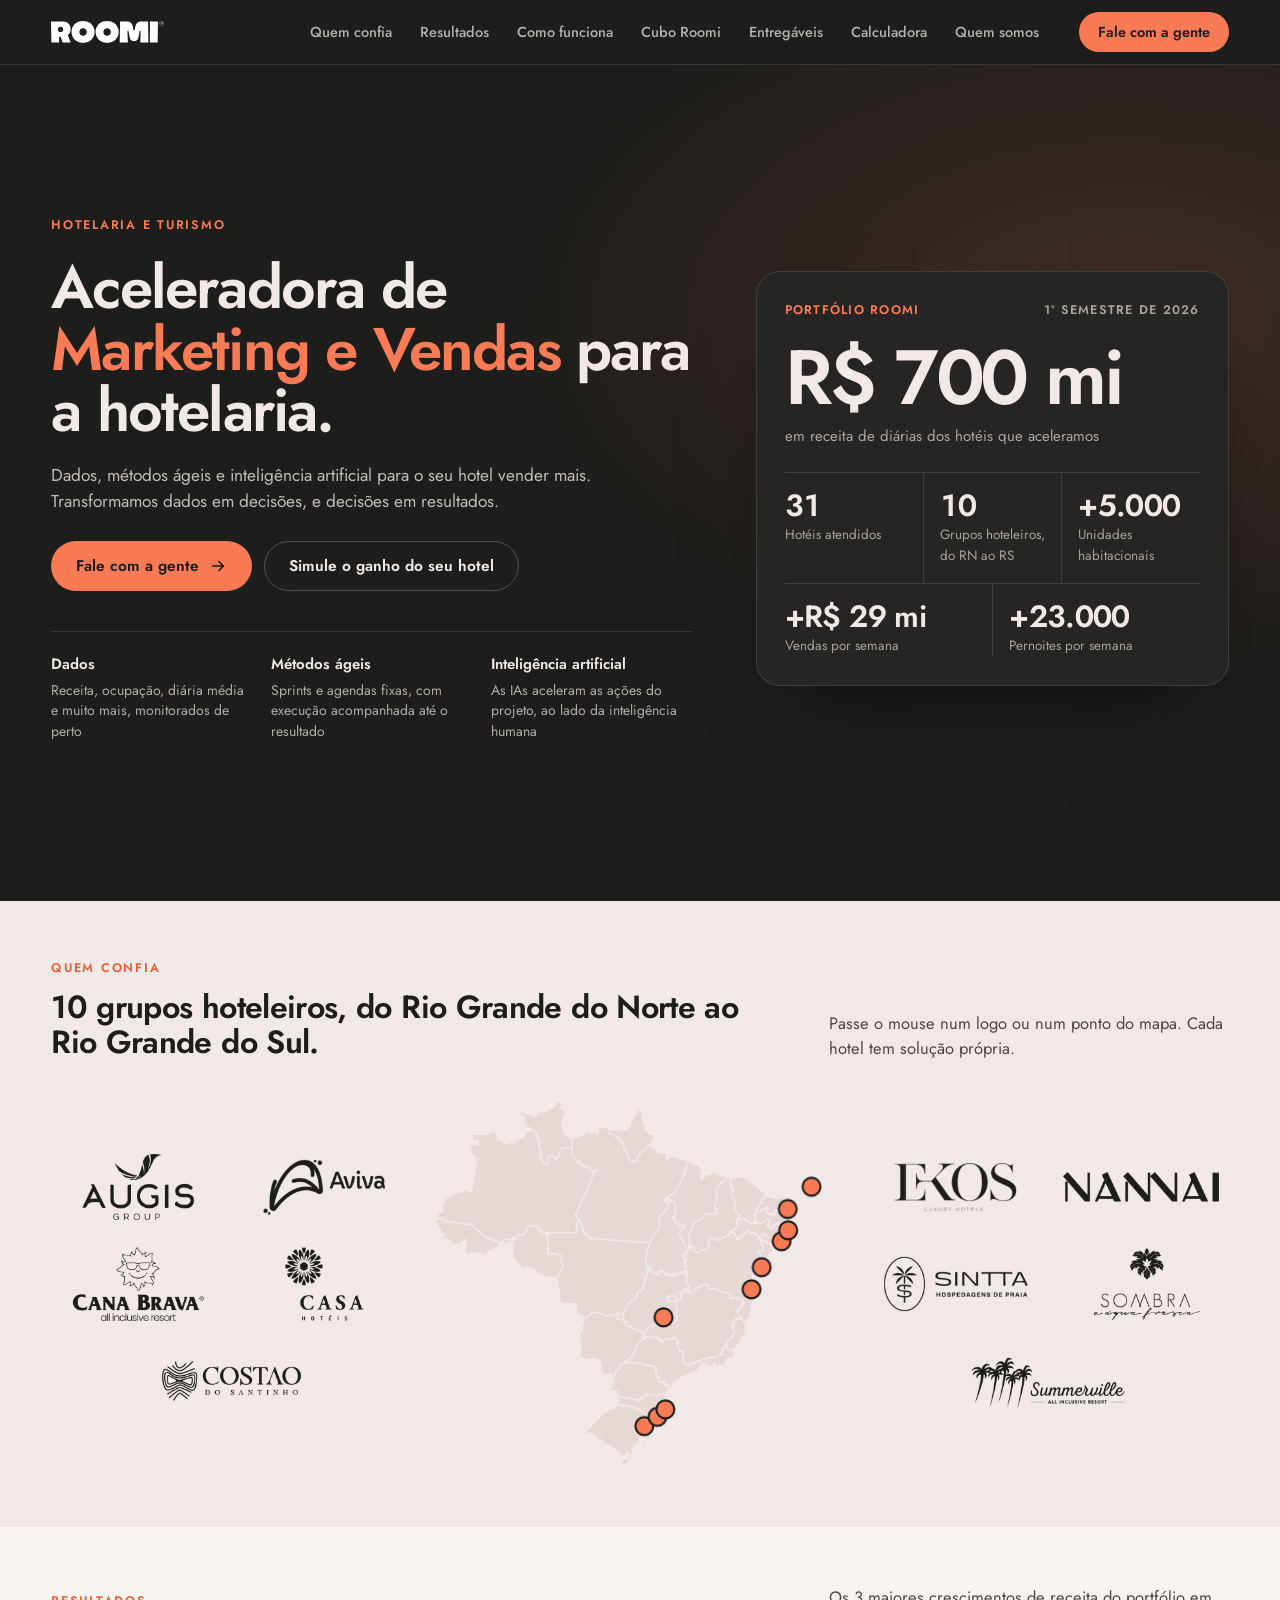
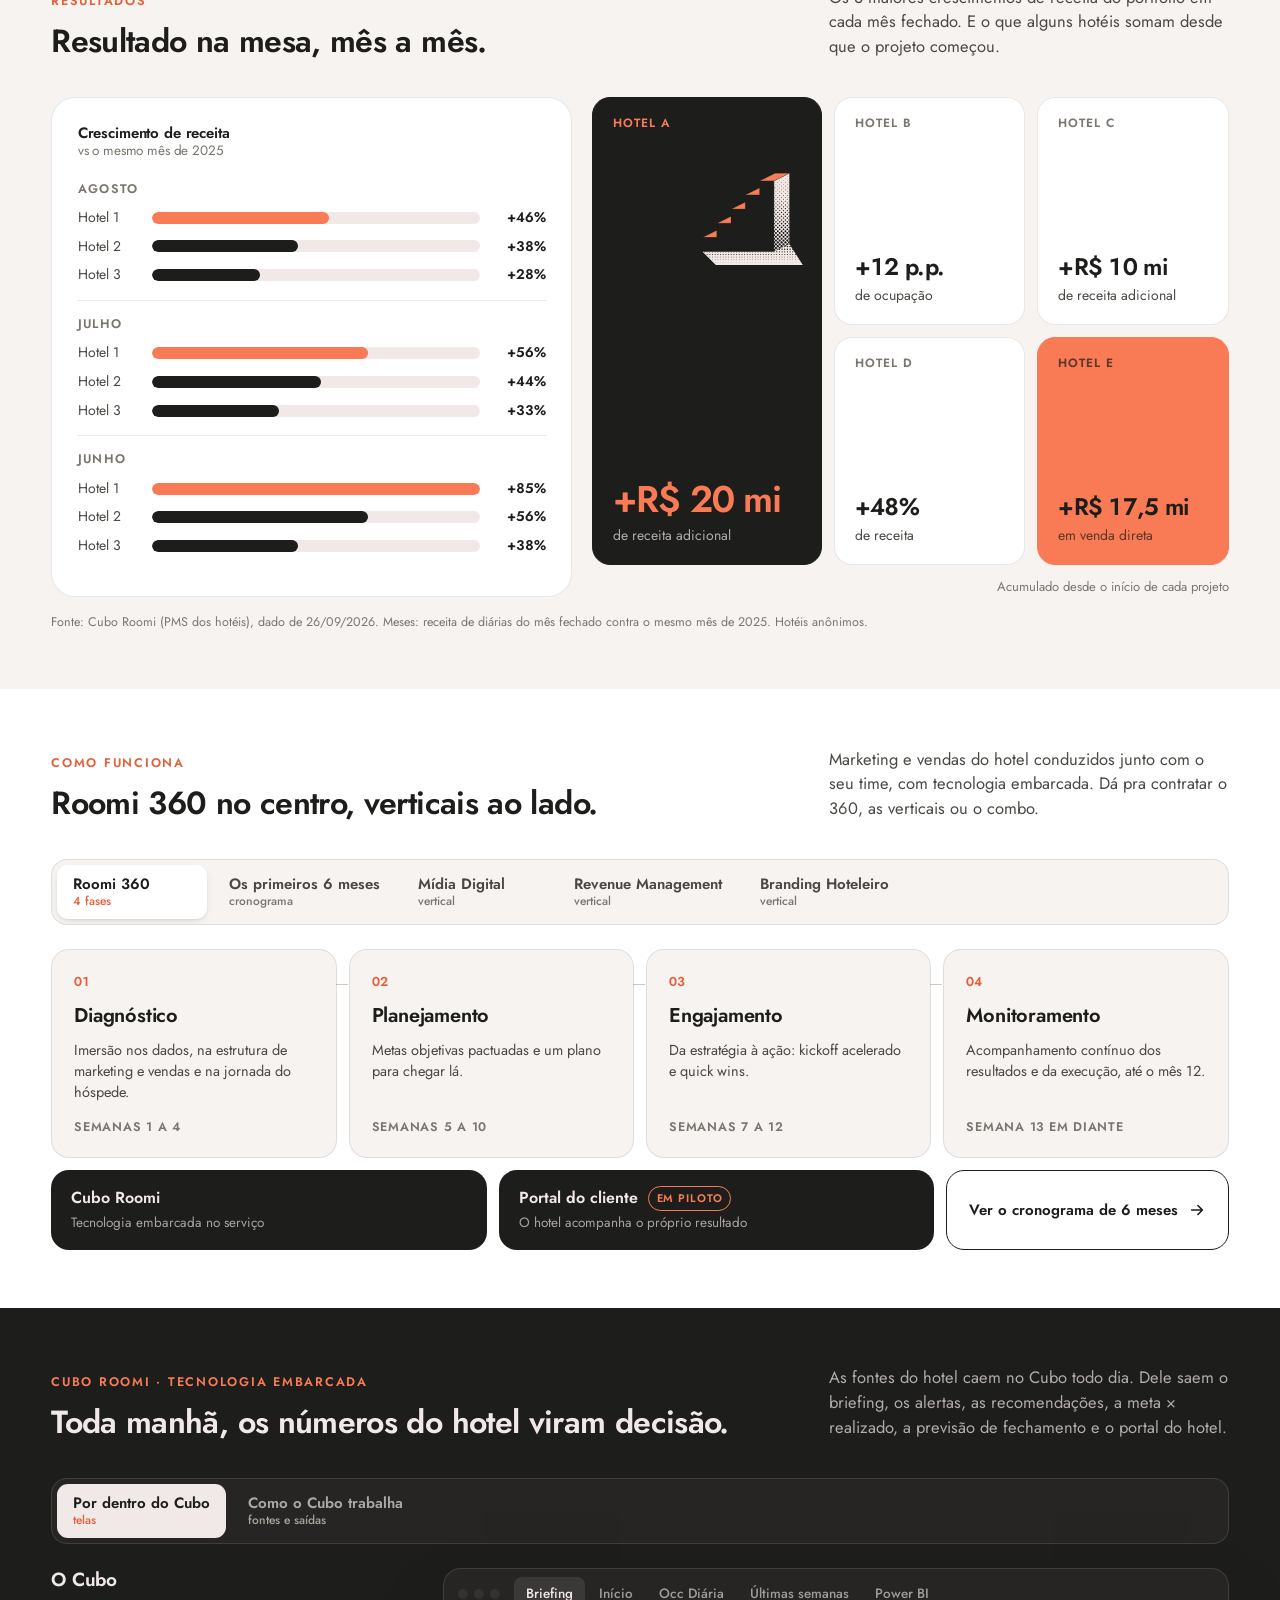
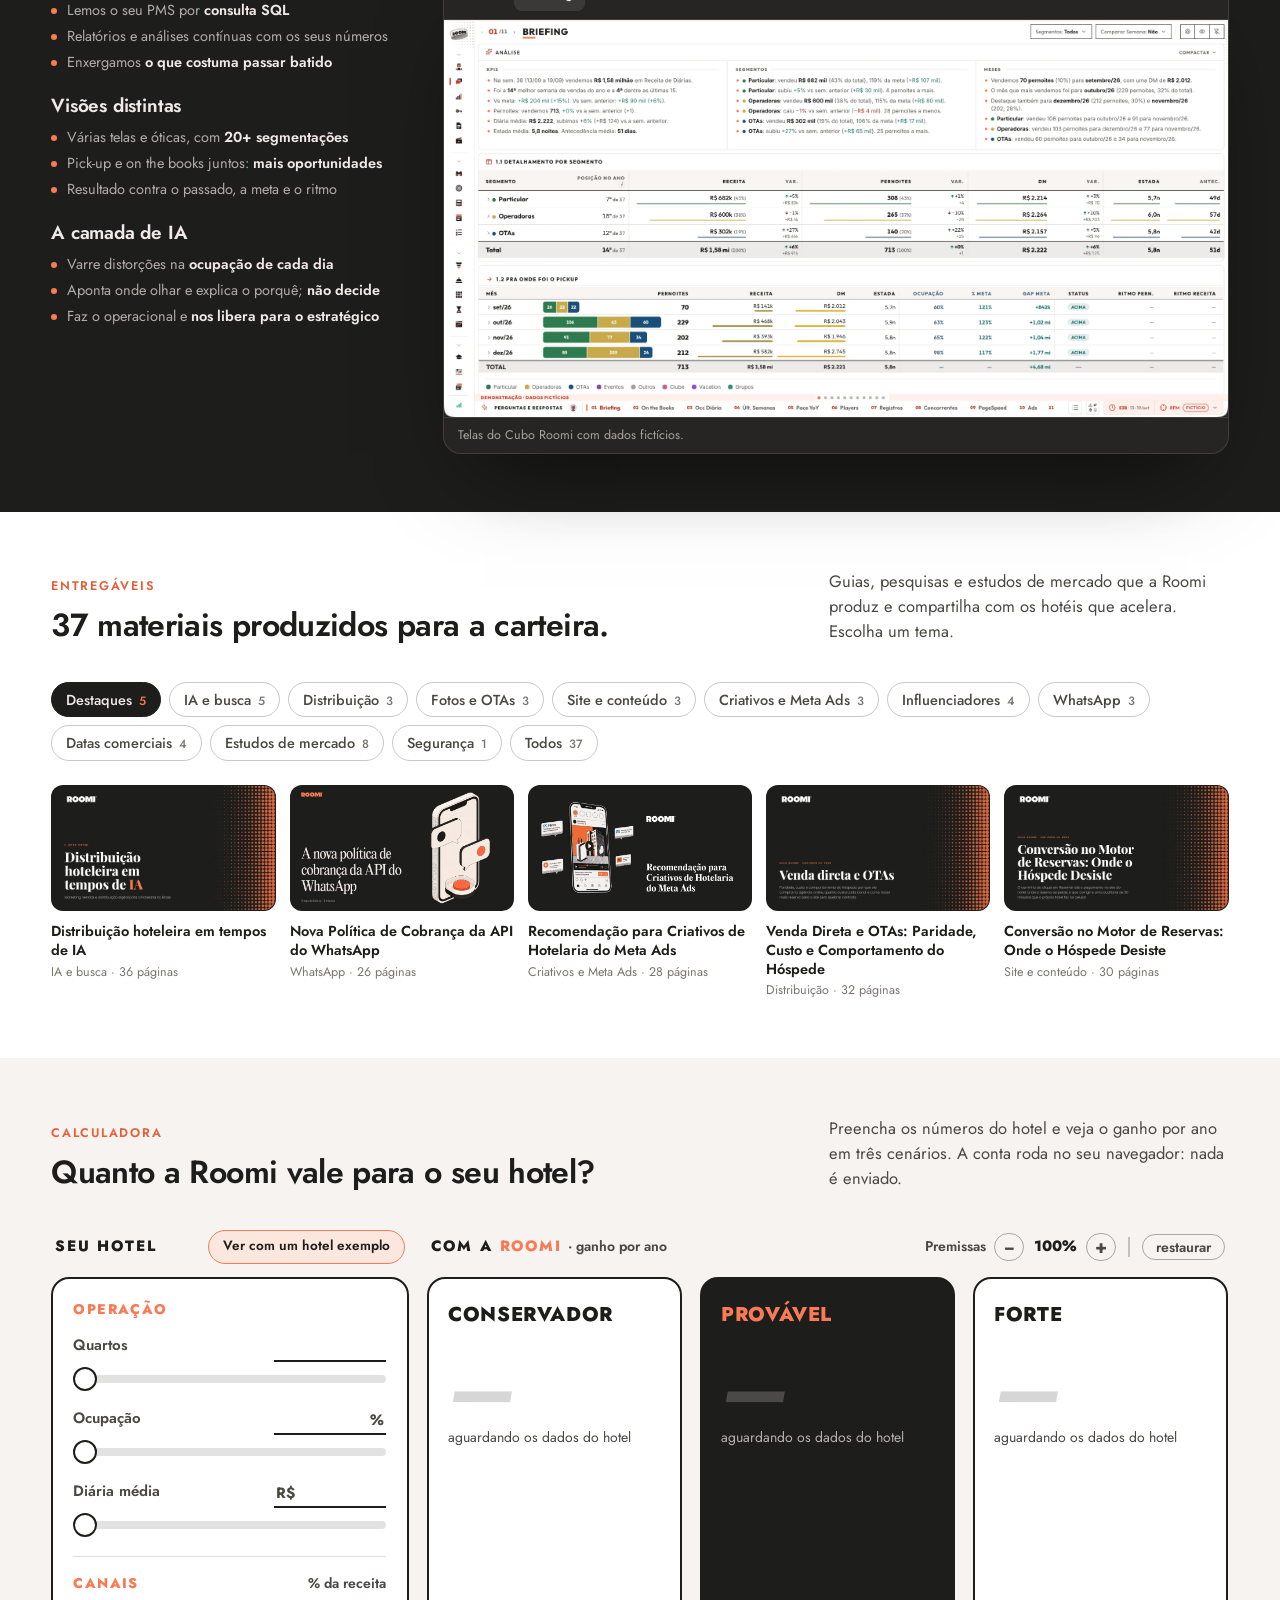
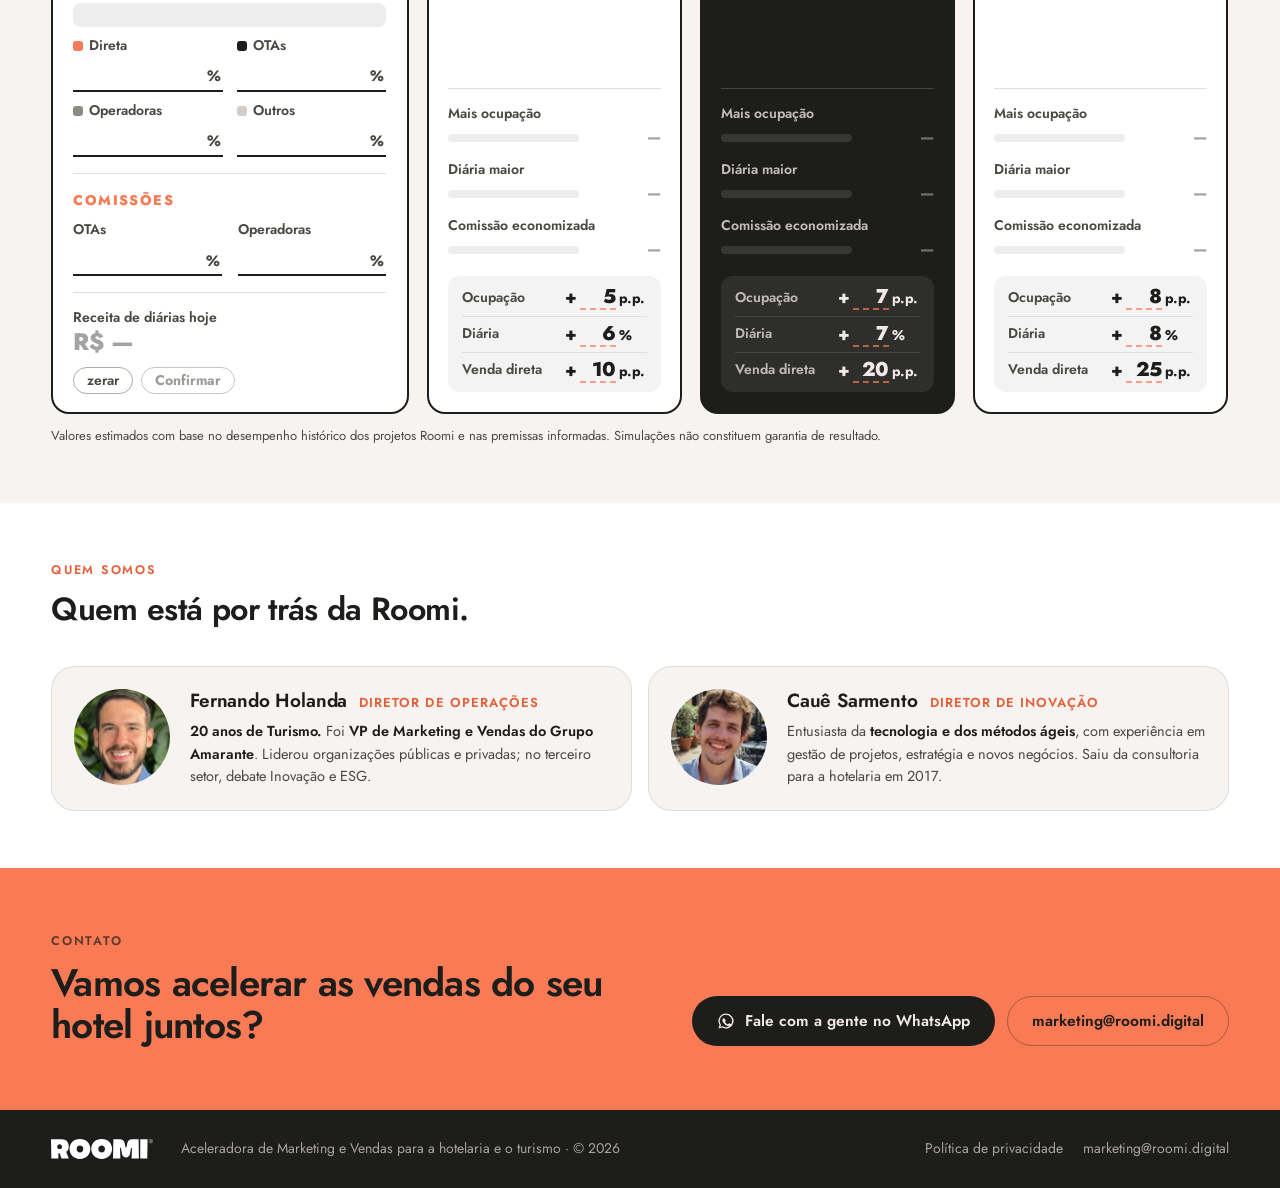
==== commit 777304dd: "Entregáveis: 37 materiais por tema; Quem somos mais curto" ====
--- a/index.html
+++ b/index.html
@@ -33,6 +33,7 @@
       <a href="#resultados">Resultados</a>
       <a href="#como-funciona">Como funciona</a>
       <a href="#cubo">Cubo Roomi</a>
+      <a href="#entregaveis">Entregáveis</a>
       <a href="#calculadora">Calculadora</a>
       <a href="#quem-somos">Quem somos</a>
     </nav>
@@ -554,7 +555,163 @@
   </div>
 </section>
 
-<!-- ================= 6 · CALCULADORA ================= -->
+<!-- ================= 6 · ENTREGÁVEIS ================= -->
+<section class="sec sec--branca" id="entregaveis">
+  <div class="caixa">
+    <div class="sec-cab">
+      <div>
+        <p class="sobre">Entregáveis</p>
+        <h2>37 materiais produzidos para a carteira.</h2>
+      </div>
+      <p class="sec-lead">Guias, pesquisas e estudos de mercado que a Roomi produz e compartilha com os hotéis que acelera. Escolha um tema.</p>
+    </div>
+    <div class="abas abas--chips" data-abas>
+    <div class="abas-l" role="tablist" aria-label="Entregáveis por tema">
+      <button type="button" role="tab" id="t-ent-destaques" aria-controls="p-ent-destaques" aria-selected="true">Destaques <small>5</small></button>
+      <button type="button" role="tab" id="t-ent-ia" aria-controls="p-ent-ia" aria-selected="false">IA e busca <small>5</small></button>
+      <button type="button" role="tab" id="t-ent-distribuicao" aria-controls="p-ent-distribuicao" aria-selected="false">Distribuição <small>3</small></button>
+      <button type="button" role="tab" id="t-ent-fotos" aria-controls="p-ent-fotos" aria-selected="false">Fotos e OTAs <small>3</small></button>
+      <button type="button" role="tab" id="t-ent-site" aria-controls="p-ent-site" aria-selected="false">Site e conteúdo <small>3</small></button>
+      <button type="button" role="tab" id="t-ent-criativos" aria-controls="p-ent-criativos" aria-selected="false">Criativos e Meta Ads <small>3</small></button>
+      <button type="button" role="tab" id="t-ent-influencia" aria-controls="p-ent-influencia" aria-selected="false">Influenciadores <small>4</small></button>
+      <button type="button" role="tab" id="t-ent-whatsapp" aria-controls="p-ent-whatsapp" aria-selected="false">WhatsApp <small>3</small></button>
+      <button type="button" role="tab" id="t-ent-datas" aria-controls="p-ent-datas" aria-selected="false">Datas comerciais <small>4</small></button>
+      <button type="button" role="tab" id="t-ent-mercado" aria-controls="p-ent-mercado" aria-selected="false">Estudos de mercado <small>8</small></button>
+      <button type="button" role="tab" id="t-ent-seguranca" aria-controls="p-ent-seguranca" aria-selected="false">Segurança <small>1</small></button>
+      <button type="button" role="tab" id="t-ent-todos" aria-controls="p-ent-todos" aria-selected="false">Todos <small>37</small></button>
+    </div>
+    <div class="aba" role="tabpanel" id="p-ent-destaques" aria-labelledby="t-ent-destaques">
+      <ul class="ent-l">
+        <li><img src="assets/entregaveis/n1-ebook-distribuicao-ia.webp" alt="" width="640" height="360" loading="lazy"><b>Distribuição hoteleira em tempos de IA</b><small>IA e busca · 36 páginas</small></li>
+        <li><img src="assets/slide-producoes-roomi-7.webp" alt="" width="640" height="360" loading="lazy"><b>Nova Política de Cobrança da API do WhatsApp</b><small>WhatsApp · 26 páginas</small></li>
+        <li><img src="assets/slide-producoes-roomi-9.webp" alt="" width="640" height="360" loading="lazy"><b>Recomendação para Criativos de Hotelaria do Meta Ads</b><small>Criativos e Meta Ads · 28 páginas</small></li>
+        <li><img src="assets/entregaveis/n13-venda-direta-ota.webp" alt="" width="640" height="360" loading="lazy"><b>Venda Direta e OTAs: Paridade, Custo e Comportamento do Hóspede</b><small>Distribuição · 32 páginas</small></li>
+        <li><img src="assets/entregaveis/n15-motor-de-reservas.webp" alt="" width="640" height="360" loading="lazy"><b>Conversão no Motor de Reservas: Onde o Hóspede Desiste</b><small>Site e conteúdo · 30 páginas</small></li>
+      </ul>
+    </div>
+    <div class="aba" role="tabpanel" id="p-ent-ia" aria-labelledby="t-ent-ia">
+      <ul class="ent-l">
+        <li><img src="assets/entregaveis/f6-auditoria-geo-aeo.webp" alt="" width="640" height="360" loading="lazy"><b>Auditoria de GEO e AEO</b><small>IA e busca · 12 páginas</small></li>
+        <li><img src="assets/entregaveis/n1-ebook-distribuicao-ia.webp" alt="" width="640" height="360" loading="lazy"><b>Distribuição hoteleira em tempos de IA</b><small>IA e busca · 36 páginas</small></li>
+        <li><img src="assets/entregaveis/n10-case-accor-chatgpt.webp" alt="" width="640" height="360" loading="lazy"><b>O Case da All Accor e os Aplicativos do ChatGPT</b><small>IA e busca · 12 páginas</small></li>
+        <li><img src="assets/entregaveis/n19-concierge-ia.webp" alt="" width="640" height="360" loading="lazy"><b>Concierge com IA e Chatbot na Reserva</b><small>IA e busca · 31 páginas</small></li>
+        <li><img src="assets/entregaveis/n4-busca-ia.webp" alt="" width="640" height="360" loading="lazy"><b>Guia de Otimização para Busca com IA</b><small>IA e busca · 38 páginas</small></li>
+      </ul>
+    </div>
+    <div class="aba" role="tabpanel" id="p-ent-distribuicao" aria-labelledby="t-ent-distribuicao">
+      <ul class="ent-l">
+        <li><img src="assets/entregaveis/n13-venda-direta-ota.webp" alt="" width="640" height="360" loading="lazy"><b>Venda Direta e OTAs: Paridade, Custo e Comportamento do Hóspede</b><small>Distribuição · 32 páginas</small></li>
+        <li><img src="assets/entregaveis/n14-google-hotel-ads.webp" alt="" width="640" height="360" loading="lazy"><b>Google Hotel Ads e Links Gratuitos de Reserva</b><small>Distribuição · 30 páginas</small></li>
+        <li><img src="assets/entregaveis/n17-programas-visibilidade-otas.webp" alt="" width="640" height="360" loading="lazy"><b>Programas de Visibilidade das OTAs: Quando Valem a Pena</b><small>Distribuição · 34 páginas</small></li>
+      </ul>
+    </div>
+    <div class="aba" role="tabpanel" id="p-ent-fotos" aria-labelledby="t-ent-fotos">
+      <ul class="ent-l">
+        <li><img src="assets/entregaveis/m10-fotos-360-booking.webp" alt="" width="640" height="360" loading="lazy"><b>Guia de Fotos 360° para o Booking.com</b><small>Fotos e OTAs · 4 páginas</small></li>
+        <li><img src="assets/entregaveis/m9-tour-fotos-airbnb.webp" alt="" width="640" height="360" loading="lazy"><b>Boas Práticas do Tour de Fotos do Airbnb</b><small>Fotos e OTAs · 20 páginas</small></li>
+        <li><img src="assets/entregaveis/n2-guia-fotos-otas.webp" alt="" width="640" height="360" loading="lazy"><b>Guia de Fotos das OTAs e Metasearches</b><small>Fotos e OTAs · 23 páginas</small></li>
+      </ul>
+    </div>
+    <div class="aba" role="tabpanel" id="p-ent-site" aria-labelledby="t-ent-site">
+      <ul class="ent-l">
+        <li><img src="assets/entregaveis/m12-briefing-inbound.webp" alt="" width="640" height="360" loading="lazy"><b>Briefing de Conteúdos de Inbound Marketing sobre Experiências e Passeios</b><small>Site e conteúdo · 24 páginas</small></li>
+        <li><img src="assets/slide-producoes-roomi-11.webp" alt="" width="640" height="360" loading="lazy"><b>Arquitetura da Informação dos Sites de Hotelaria</b><small>Site e conteúdo · 12 páginas</small></li>
+        <li><img src="assets/entregaveis/n15-motor-de-reservas.webp" alt="" width="640" height="360" loading="lazy"><b>Conversão no Motor de Reservas: Onde o Hóspede Desiste</b><small>Site e conteúdo · 30 páginas</small></li>
+      </ul>
+    </div>
+    <div class="aba" role="tabpanel" id="p-ent-criativos" aria-labelledby="t-ent-criativos">
+      <ul class="ent-l">
+        <li><img src="assets/slide-producoes-roomi-9.webp" alt="" width="640" height="360" loading="lazy"><b>Recomendação para Criativos de Hotelaria do Meta Ads</b><small>Criativos e Meta Ads · 28 páginas</small></li>
+        <li><img src="assets/entregaveis/m5-overview-criativos.webp" alt="" width="640" height="360" loading="lazy"><b>Overview dos Criativos da Hotelaria</b><small>Criativos e Meta Ads · 38 páginas</small></li>
+        <li><img src="assets/entregaveis/n18-instagram-hotel.webp" alt="" width="640" height="360" loading="lazy"><b>Instagram do Hotel: do Perfil à Reserva</b><small>Criativos e Meta Ads · 30 páginas</small></li>
+      </ul>
+    </div>
+    <div class="aba" role="tabpanel" id="p-ent-influencia" aria-labelledby="t-ent-influencia">
+      <ul class="ent-l">
+        <li><img src="assets/slide-producoes-roomi-10.webp" alt="" width="640" height="360" loading="lazy"><b>Estratégia de Cupons para Criadores de Conteúdo</b><small>Influenciadores · 24 páginas</small></li>
+        <li><img src="assets/slide-producoes-roomi-8.webp" alt="" width="640" height="360" loading="lazy"><b>Influencers em Destaque</b><small>Influenciadores · 12 páginas</small></li>
+        <li><img src="assets/entregaveis/n5-influenciadores-pulso.webp" alt="" width="640" height="360" loading="lazy"><b>Influência digital em turismo, hotelaria e lazer</b><small>Influenciadores · 23 páginas</small></li>
+        <li><img src="assets/entregaveis/n8-insider-creator-awards.webp" alt="" width="640" height="360" loading="lazy"><b>Indicação de Influenciadores da Insider Creator Awards</b><small>Influenciadores · 11 páginas</small></li>
+      </ul>
+    </div>
+    <div class="aba" role="tabpanel" id="p-ent-whatsapp" aria-labelledby="t-ent-whatsapp">
+      <ul class="ent-l">
+        <li><img src="assets/entregaveis/m7-canais-whatsapp.webp" alt="" width="640" height="360" loading="lazy"><b>Guia de Boas Práticas para Canais do WhatsApp</b><small>WhatsApp · 19 páginas</small></li>
+        <li><img src="assets/entregaveis/n16-whatsapp-atendimento.webp" alt="" width="640" height="360" loading="lazy"><b>Atendimento por WhatsApp que Vende</b><small>WhatsApp · 32 páginas</small></li>
+        <li><img src="assets/slide-producoes-roomi-7.webp" alt="" width="640" height="360" loading="lazy"><b>Nova Política de Cobrança da API do WhatsApp</b><small>WhatsApp · 26 páginas</small></li>
+      </ul>
+    </div>
+    <div class="aba" role="tabpanel" id="p-ent-datas" aria-labelledby="t-ent-datas">
+      <ul class="ent-l">
+        <li><img src="assets/entregaveis/m6-reveillon.webp" alt="" width="640" height="360" loading="lazy"><b>Benchmarking da Comunicação do Réveillon dos Resorts All Inclusive</b><small>Datas comerciais · 39 páginas</small></li>
+        <li><img src="assets/entregaveis/m8-black-friday-guia.webp" alt="" width="640" height="360" loading="lazy"><b>Guia de Boas Práticas de Black Friday na Hotelaria</b><small>Datas comerciais · 24 páginas</small></li>
+        <li><img src="assets/entregaveis/n12-calendario-comercial-2027.webp" alt="" width="640" height="360" loading="lazy"><b>Calendário Comercial 2027 da Hotelaria de Lazer</b><small>Datas comerciais · 29 páginas</small></li>
+        <li><img src="assets/entregaveis/n7-black-friday-2025.webp" alt="" width="640" height="360" loading="lazy"><b>Benchmarking Black Friday 2025 dos Resorts Brasileiros</b><small>Datas comerciais · 46 páginas</small></li>
+      </ul>
+    </div>
+    <div class="aba" role="tabpanel" id="p-ent-mercado" aria-labelledby="t-ent-mercado">
+      <ul class="ent-l">
+        <li><img src="assets/entregaveis/f1-cruzeiros.webp" alt="" width="640" height="360" loading="lazy"><b>Benchmarking Cruzeiros Marítimos</b><small>Estudos de mercado · 38 páginas</small></li>
+        <li><img src="assets/entregaveis/f2-hoteis-magicos.webp" alt="" width="640" height="360" loading="lazy"><b>Pesquisa de Mercado - Hotéis Mágicos para a Família</b><small>Estudos de mercado · 32 páginas</small></li>
+        <li><img src="assets/entregaveis/f3-luxo-imersivos.webp" alt="" width="640" height="360" loading="lazy"><b>Análise de Mercado: Hotéis de Luxo Imersivos</b><small>Estudos de mercado · 74 páginas</small></li>
+        <li><img src="assets/entregaveis/f4-hoteis-boutique.webp" alt="" width="640" height="360" loading="lazy"><b>Análise de Mercado: Hotéis Boutique</b><small>Estudos de mercado · 41 páginas</small></li>
+        <li><img src="assets/entregaveis/f5-social-listening-10-mais-caros.webp" alt="" width="640" height="360" loading="lazy"><b>Social Listening dos 10 Resorts All Inclusive Mais Caros do Nordeste</b><small>Estudos de mercado · 46 páginas</small></li>
+        <li><img src="assets/entregaveis/f7-all-inclusive-caribe-mexico.webp" alt="" width="640" height="360" loading="lazy"><b>All Inclusive no Caribe e no México: o que os Líderes Fazem</b><small>Estudos de mercado · 37 páginas</small></li>
+        <li><img src="assets/entregaveis/f8-resorts-serra-inverno.webp" alt="" width="640" height="360" loading="lazy"><b>Resorts de Serra e de Inverno: Como as Referências Vendem o Frio e o Resto do Ano</b><small>Estudos de mercado · 39 páginas</small></li>
+        <li><img src="assets/entregaveis/n6-benchmarking-espanha.webp" alt="" width="640" height="360" loading="lazy"><b>Benchmarking de Resorts All Inclusive do Litoral da Espanha</b><small>Estudos de mercado · 26 páginas</small></li>
+      </ul>
+    </div>
+    <div class="aba" role="tabpanel" id="p-ent-seguranca" aria-labelledby="t-ent-seguranca">
+      <ul class="ent-l">
+        <li><img src="assets/entregaveis/n9-golpes-pix.webp" alt="" width="640" height="360" loading="lazy"><b>Guia de Segurança Hoteleira Contra Golpes PIX</b><small>Segurança · 40 páginas</small></li>
+      </ul>
+    </div>
+    <div class="aba" role="tabpanel" id="p-ent-todos" aria-labelledby="t-ent-todos">
+      <ul class="ent-l">
+        <li><img src="assets/entregaveis/f6-auditoria-geo-aeo.webp" alt="" width="640" height="360" loading="lazy"><b>Auditoria de GEO e AEO</b><small>IA e busca · 12 páginas</small></li>
+        <li><img src="assets/entregaveis/n1-ebook-distribuicao-ia.webp" alt="" width="640" height="360" loading="lazy"><b>Distribuição hoteleira em tempos de IA</b><small>IA e busca · 36 páginas</small></li>
+        <li><img src="assets/entregaveis/n10-case-accor-chatgpt.webp" alt="" width="640" height="360" loading="lazy"><b>O Case da All Accor e os Aplicativos do ChatGPT</b><small>IA e busca · 12 páginas</small></li>
+        <li><img src="assets/entregaveis/n19-concierge-ia.webp" alt="" width="640" height="360" loading="lazy"><b>Concierge com IA e Chatbot na Reserva</b><small>IA e busca · 31 páginas</small></li>
+        <li><img src="assets/entregaveis/n4-busca-ia.webp" alt="" width="640" height="360" loading="lazy"><b>Guia de Otimização para Busca com IA</b><small>IA e busca · 38 páginas</small></li>
+        <li><img src="assets/entregaveis/n13-venda-direta-ota.webp" alt="" width="640" height="360" loading="lazy"><b>Venda Direta e OTAs: Paridade, Custo e Comportamento do Hóspede</b><small>Distribuição · 32 páginas</small></li>
+        <li><img src="assets/entregaveis/n14-google-hotel-ads.webp" alt="" width="640" height="360" loading="lazy"><b>Google Hotel Ads e Links Gratuitos de Reserva</b><small>Distribuição · 30 páginas</small></li>
+        <li><img src="assets/entregaveis/n17-programas-visibilidade-otas.webp" alt="" width="640" height="360" loading="lazy"><b>Programas de Visibilidade das OTAs: Quando Valem a Pena</b><small>Distribuição · 34 páginas</small></li>
+        <li><img src="assets/entregaveis/m10-fotos-360-booking.webp" alt="" width="640" height="360" loading="lazy"><b>Guia de Fotos 360° para o Booking.com</b><small>Fotos e OTAs · 4 páginas</small></li>
+        <li><img src="assets/entregaveis/m9-tour-fotos-airbnb.webp" alt="" width="640" height="360" loading="lazy"><b>Boas Práticas do Tour de Fotos do Airbnb</b><small>Fotos e OTAs · 20 páginas</small></li>
+        <li><img src="assets/entregaveis/n2-guia-fotos-otas.webp" alt="" width="640" height="360" loading="lazy"><b>Guia de Fotos das OTAs e Metasearches</b><small>Fotos e OTAs · 23 páginas</small></li>
+        <li><img src="assets/entregaveis/m12-briefing-inbound.webp" alt="" width="640" height="360" loading="lazy"><b>Briefing de Conteúdos de Inbound Marketing sobre Experiências e Passeios</b><small>Site e conteúdo · 24 páginas</small></li>
+        <li><img src="assets/slide-producoes-roomi-11.webp" alt="" width="640" height="360" loading="lazy"><b>Arquitetura da Informação dos Sites de Hotelaria</b><small>Site e conteúdo · 12 páginas</small></li>
+        <li><img src="assets/entregaveis/n15-motor-de-reservas.webp" alt="" width="640" height="360" loading="lazy"><b>Conversão no Motor de Reservas: Onde o Hóspede Desiste</b><small>Site e conteúdo · 30 páginas</small></li>
+        <li><img src="assets/slide-producoes-roomi-9.webp" alt="" width="640" height="360" loading="lazy"><b>Recomendação para Criativos de Hotelaria do Meta Ads</b><small>Criativos e Meta Ads · 28 páginas</small></li>
+        <li><img src="assets/entregaveis/m5-overview-criativos.webp" alt="" width="640" height="360" loading="lazy"><b>Overview dos Criativos da Hotelaria</b><small>Criativos e Meta Ads · 38 páginas</small></li>
+        <li><img src="assets/entregaveis/n18-instagram-hotel.webp" alt="" width="640" height="360" loading="lazy"><b>Instagram do Hotel: do Perfil à Reserva</b><small>Criativos e Meta Ads · 30 páginas</small></li>
+        <li><img src="assets/slide-producoes-roomi-10.webp" alt="" width="640" height="360" loading="lazy"><b>Estratégia de Cupons para Criadores de Conteúdo</b><small>Influenciadores · 24 páginas</small></li>
+        <li><img src="assets/slide-producoes-roomi-8.webp" alt="" width="640" height="360" loading="lazy"><b>Influencers em Destaque</b><small>Influenciadores · 12 páginas</small></li>
+        <li><img src="assets/entregaveis/n5-influenciadores-pulso.webp" alt="" width="640" height="360" loading="lazy"><b>Influência digital em turismo, hotelaria e lazer</b><small>Influenciadores · 23 páginas</small></li>
+        <li><img src="assets/entregaveis/n8-insider-creator-awards.webp" alt="" width="640" height="360" loading="lazy"><b>Indicação de Influenciadores da Insider Creator Awards</b><small>Influenciadores · 11 páginas</small></li>
+        <li><img src="assets/entregaveis/m7-canais-whatsapp.webp" alt="" width="640" height="360" loading="lazy"><b>Guia de Boas Práticas para Canais do WhatsApp</b><small>WhatsApp · 19 páginas</small></li>
+        <li><img src="assets/entregaveis/n16-whatsapp-atendimento.webp" alt="" width="640" height="360" loading="lazy"><b>Atendimento por WhatsApp que Vende</b><small>WhatsApp · 32 páginas</small></li>
+        <li><img src="assets/slide-producoes-roomi-7.webp" alt="" width="640" height="360" loading="lazy"><b>Nova Política de Cobrança da API do WhatsApp</b><small>WhatsApp · 26 páginas</small></li>
+        <li><img src="assets/entregaveis/m6-reveillon.webp" alt="" width="640" height="360" loading="lazy"><b>Benchmarking da Comunicação do Réveillon dos Resorts All Inclusive</b><small>Datas comerciais · 39 páginas</small></li>
+        <li><img src="assets/entregaveis/m8-black-friday-guia.webp" alt="" width="640" height="360" loading="lazy"><b>Guia de Boas Práticas de Black Friday na Hotelaria</b><small>Datas comerciais · 24 páginas</small></li>
+        <li><img src="assets/entregaveis/n12-calendario-comercial-2027.webp" alt="" width="640" height="360" loading="lazy"><b>Calendário Comercial 2027 da Hotelaria de Lazer</b><small>Datas comerciais · 29 páginas</small></li>
+        <li><img src="assets/entregaveis/n7-black-friday-2025.webp" alt="" width="640" height="360" loading="lazy"><b>Benchmarking Black Friday 2025 dos Resorts Brasileiros</b><small>Datas comerciais · 46 páginas</small></li>
+        <li><img src="assets/entregaveis/f1-cruzeiros.webp" alt="" width="640" height="360" loading="lazy"><b>Benchmarking Cruzeiros Marítimos</b><small>Estudos de mercado · 38 páginas</small></li>
+        <li><img src="assets/entregaveis/f2-hoteis-magicos.webp" alt="" width="640" height="360" loading="lazy"><b>Pesquisa de Mercado - Hotéis Mágicos para a Família</b><small>Estudos de mercado · 32 páginas</small></li>
+        <li><img src="assets/entregaveis/f3-luxo-imersivos.webp" alt="" width="640" height="360" loading="lazy"><b>Análise de Mercado: Hotéis de Luxo Imersivos</b><small>Estudos de mercado · 74 páginas</small></li>
+        <li><img src="assets/entregaveis/f4-hoteis-boutique.webp" alt="" width="640" height="360" loading="lazy"><b>Análise de Mercado: Hotéis Boutique</b><small>Estudos de mercado · 41 páginas</small></li>
+        <li><img src="assets/entregaveis/f5-social-listening-10-mais-caros.webp" alt="" width="640" height="360" loading="lazy"><b>Social Listening dos 10 Resorts All Inclusive Mais Caros do Nordeste</b><small>Estudos de mercado · 46 páginas</small></li>
+        <li><img src="assets/entregaveis/f7-all-inclusive-caribe-mexico.webp" alt="" width="640" height="360" loading="lazy"><b>All Inclusive no Caribe e no México: o que os Líderes Fazem</b><small>Estudos de mercado · 37 páginas</small></li>
+        <li><img src="assets/entregaveis/f8-resorts-serra-inverno.webp" alt="" width="640" height="360" loading="lazy"><b>Resorts de Serra e de Inverno: Como as Referências Vendem o Frio e o Resto do Ano</b><small>Estudos de mercado · 39 páginas</small></li>
+        <li><img src="assets/entregaveis/n6-benchmarking-espanha.webp" alt="" width="640" height="360" loading="lazy"><b>Benchmarking de Resorts All Inclusive do Litoral da Espanha</b><small>Estudos de mercado · 26 páginas</small></li>
+        <li><img src="assets/entregaveis/n9-golpes-pix.webp" alt="" width="640" height="360" loading="lazy"><b>Guia de Segurança Hoteleira Contra Golpes PIX</b><small>Segurança · 40 páginas</small></li>
+      </ul>
+    </div>
+  </div>
+  </div>
+</section>
+
+<!-- ================= 7 · CALCULADORA ================= -->
 <section class="sec" id="calculadora">
   <div class="caixa">
     <div class="sec-cab">
@@ -684,7 +841,7 @@
   </div>
 </section>
 
-<!-- ================= 7 · QUEM SOMOS + PESQUISAS ================= -->
+<!-- ================= 8 · QUEM SOMOS ================= -->
 <section class="sec sec--branca" id="quem-somos">
   <div class="caixa">
     <div class="sec-cab">
@@ -698,30 +855,16 @@
         <img src="assets/fernando-holanda.webp" alt="Fernando Holanda" width="400" height="400" loading="lazy">
         <div>
           <h3>Fernando Holanda <span>Diretor de Operações</span></h3>
-          <p><b>20 anos de Turismo.</b> Foi <b>VP de Marketing e Vendas do Grupo Amarante</b>, onde criou o <b>maior case de Distribuição Direta Digital</b> da hotelaria de lazer do Brasil e alcançou a liderança nos rankings de presença digital e RevPAR entre resorts de praia. Liderou organizações públicas e privadas; no terceiro setor, debate Inovação e ESG.</p>
+          <p><b>20 anos de Turismo.</b> Foi <b>VP de Marketing e Vendas do Grupo Amarante</b>. Liderou organizações públicas e privadas; no terceiro setor, debate Inovação e ESG.</p>
         </div>
       </article>
       <article class="pessoa">
         <img src="assets/caue-sarmento.webp" alt="Cauê Sarmento" width="400" height="400" loading="lazy">
         <div>
           <h3>Cauê Sarmento <span>Diretor de Inovação</span></h3>
-          <p>Entusiasta da <b>tecnologia e dos métodos ágeis</b>, com experiência em gestão de projetos, estratégia e novos negócios. Saiu da consultoria para a hotelaria em 2017, para gerir a implantação do <b>Japaratinga Lounge Resort</b>, inaugurado em 2019. Depois, Gerente de Projetos do <b>portfólio de expansão do Grupo Amarante</b>, da concepção ao planejamento de novos hotéis.</p>
+          <p>Entusiasta da <b>tecnologia e dos métodos ágeis</b>, com experiência em gestão de projetos, estratégia e novos negócios. Saiu da consultoria para a hotelaria em 2017.</p>
         </div>
       </article>
-    </div>
-
-    <div class="pesq" id="pesquisas">
-      <div class="pesq-cab">
-        <h3>Pesquisas da Roomi para toda a carteira</h3>
-        <p>Inteligência que compartilhamos com os hotéis que aceleramos. E muito mais.</p>
-      </div>
-      <ul class="pesq-l">
-        <li><img src="assets/slide-producoes-roomi-7.webp" alt="" width="1600" height="900" loading="lazy"><b>Nova política de cobrança da API do WhatsApp</b><small>26 páginas</small></li>
-        <li><img src="assets/slide-producoes-roomi-8.webp" alt="" width="1600" height="900" loading="lazy"><b>Mapeamento de influenciadores</b><small>12 páginas</small></li>
-        <li><img src="assets/slide-producoes-roomi-9.webp" alt="" width="1600" height="902" loading="lazy"><b>Criativos de hotelaria no Meta Ads</b><small>25 páginas</small></li>
-        <li><img src="assets/slide-producoes-roomi-10.webp" alt="" width="1600" height="900" loading="lazy"><b>Cupons para criadores de conteúdo</b><small>24 páginas</small></li>
-        <li><img src="assets/slide-producoes-roomi-11.webp" alt="" width="1600" height="902" loading="lazy"><b>Arquitetura da informação dos sites de hotelaria</b><small>9 páginas</small></li>
-      </ul>
     </div>
   </div>
 </section>
--- a/css/site.css
+++ b/css/site.css
@@ -225,7 +225,7 @@
 .calc-exemplo{height:34px;padding:0 14px;border:1.5px solid var(--laranja);border-radius:999px;background:var(--pessego-2);color:var(--tinta);font-size:13.5px;font-weight:600;cursor:pointer;transition:background-color var(--t)}
 .calc-exemplo:hover{background:var(--laranja)}
 
-/* ——— 7 · quem somos + pesquisas ——— */
+/* ——— quem somos + entregáveis ——— */
 .pessoas{display:grid;grid-template-columns:repeat(2,minmax(0,1fr));gap:16px}
 .pessoa{display:grid;grid-template-columns:96px minmax(0,1fr);gap:20px;padding:22px;background:var(--creme-2);border:1px solid var(--fio);border-radius:var(--raio-g)}
 .pessoa img{width:96px;height:96px;border-radius:50%;object-fit:cover}
@@ -233,15 +233,18 @@
 .pessoa h3 span{font-size:13px;font-weight:600;letter-spacing:.08em;text-transform:uppercase;color:var(--laranja-esc)}
 .pessoa p{font-size:14.5px;line-height:1.55;color:var(--cinza)}
 .pessoa p b{font-weight:600;color:var(--tinta)}
-.pesq{margin-top:clamp(40px,4vw,56px);padding-top:clamp(28px,3vw,40px);border-top:1px solid var(--fio)}
-.pesq-cab{display:flex;flex-wrap:wrap;justify-content:space-between;align-items:baseline;gap:6px 24px;margin-bottom:18px}
-.pesq-cab h3{font-size:22px}
-.pesq-cab p{color:var(--cinza-2);font-size:14.5px}
-.pesq-l{display:grid;grid-template-columns:repeat(5,minmax(0,1fr));gap:14px}
-.pesq-l li{display:flex;flex-direction:column;gap:4px}
-.pesq-l img{width:100%;aspect-ratio:16 / 9;object-fit:cover;border-radius:var(--raio-p);border:1px solid var(--fio);margin-bottom:8px}
-.pesq-l b{font-size:14.5px;font-weight:600;line-height:1.3}
-.pesq-l small{font-size:12.5px;color:var(--cinza-2)}
+/* entregáveis: abas em pílulas + grade de capas */
+.abas--chips .abas-l{flex-wrap:wrap;gap:8px;padding:0;background:none;border:0;border-radius:0;overflow:visible}
+.abas--chips .abas-l [role=tab]{flex-direction:row;align-items:baseline;gap:7px;min-width:0;padding:8px 14px;border:1px solid var(--fio-forte);border-radius:999px;font-size:14.5px;font-weight:500;color:var(--cinza)}
+.abas--chips .abas-l [role=tab] small{font-size:12px;color:var(--cinza-2)}
+.abas--chips .abas-l [role=tab]:hover{background:var(--creme-2);color:var(--tinta)}
+.abas--chips .abas-l [role=tab][aria-selected=true]{background:var(--tinta);border-color:var(--tinta);color:var(--creme);box-shadow:none}
+.abas--chips .abas-l [role=tab][aria-selected=true] small{color:var(--laranja)}
+.ent-l{display:grid;grid-template-columns:repeat(5,minmax(0,1fr));gap:22px 14px}
+.ent-l li{display:flex;flex-direction:column;gap:3px}
+.ent-l img{width:100%;aspect-ratio:16 / 9;object-fit:cover;border-radius:var(--raio-p);border:1px solid var(--fio);margin-bottom:8px;background:var(--tinta)}
+.ent-l b{font-size:14.5px;font-weight:600;line-height:1.3}
+.ent-l small{font-size:12.5px;color:var(--cinza-2)}
 
 /* ——— contato + rodapé ——— */
 .contato{background:var(--laranja);color:var(--tinta)}
@@ -264,7 +267,7 @@
   .res-g{grid-template-columns:minmax(0,1fr)}
   .dentro{grid-template-columns:minmax(0,1fr)}
   .dentro-txt{grid-template-columns:repeat(3,minmax(0,1fr))}
-  .pesq-l{grid-template-columns:repeat(3,minmax(0,1fr))}
+  .ent-l{grid-template-columns:repeat(3,minmax(0,1fr))}
 }
 @media (max-width:1000px){
   .topo-nav{position:absolute;top:var(--topo-h);left:0;right:0;flex-direction:column;gap:0;padding:8px var(--pad) 16px;background:var(--tinta);border-bottom:1px solid var(--fio-c);display:none}
@@ -316,8 +319,9 @@
   .dentro-txt{grid-template-columns:minmax(0,1fr)}
   .pessoa{grid-template-columns:64px minmax(0,1fr);gap:14px;padding:18px}
   .pessoa img{width:64px;height:64px}
-  .pesq-l{grid-template-columns:none;grid-auto-flow:column;grid-auto-columns:72%;overflow-x:auto;scroll-snap-type:x mandatory;margin-inline:calc(var(--pad) * -1);padding-inline:var(--pad);scroll-padding-inline:var(--pad);scrollbar-width:none}
-  .pesq-l li{scroll-snap-align:start}
+  .ent-l{grid-template-columns:repeat(2,minmax(0,1fr));gap:18px 12px}
+  .abas--chips .abas-l{display:flex}
+  .abas--chips .abas-l [role=tab]{padding:7px 12px;font-size:13.5px}
   .pessoa{align-items:center}
   .pessoa > div{display:contents}
   .pessoa h3{margin-bottom:0}
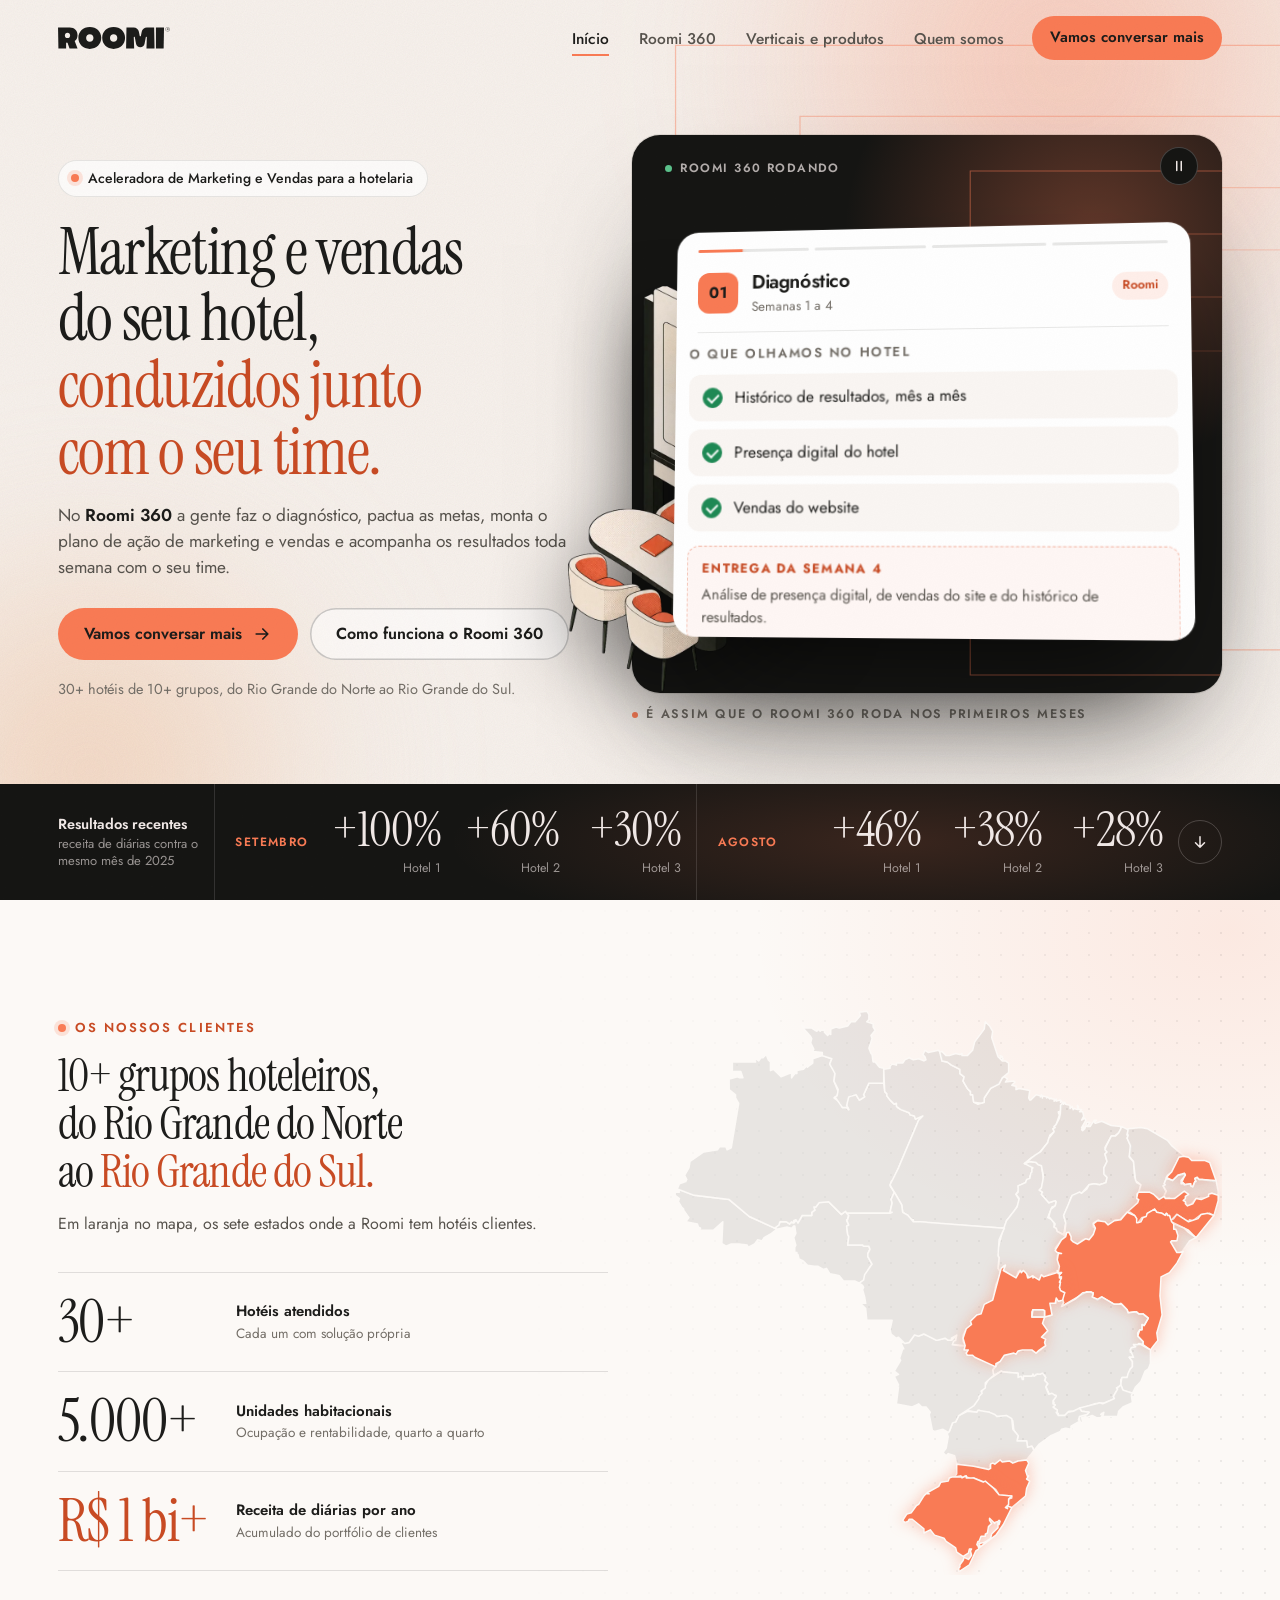
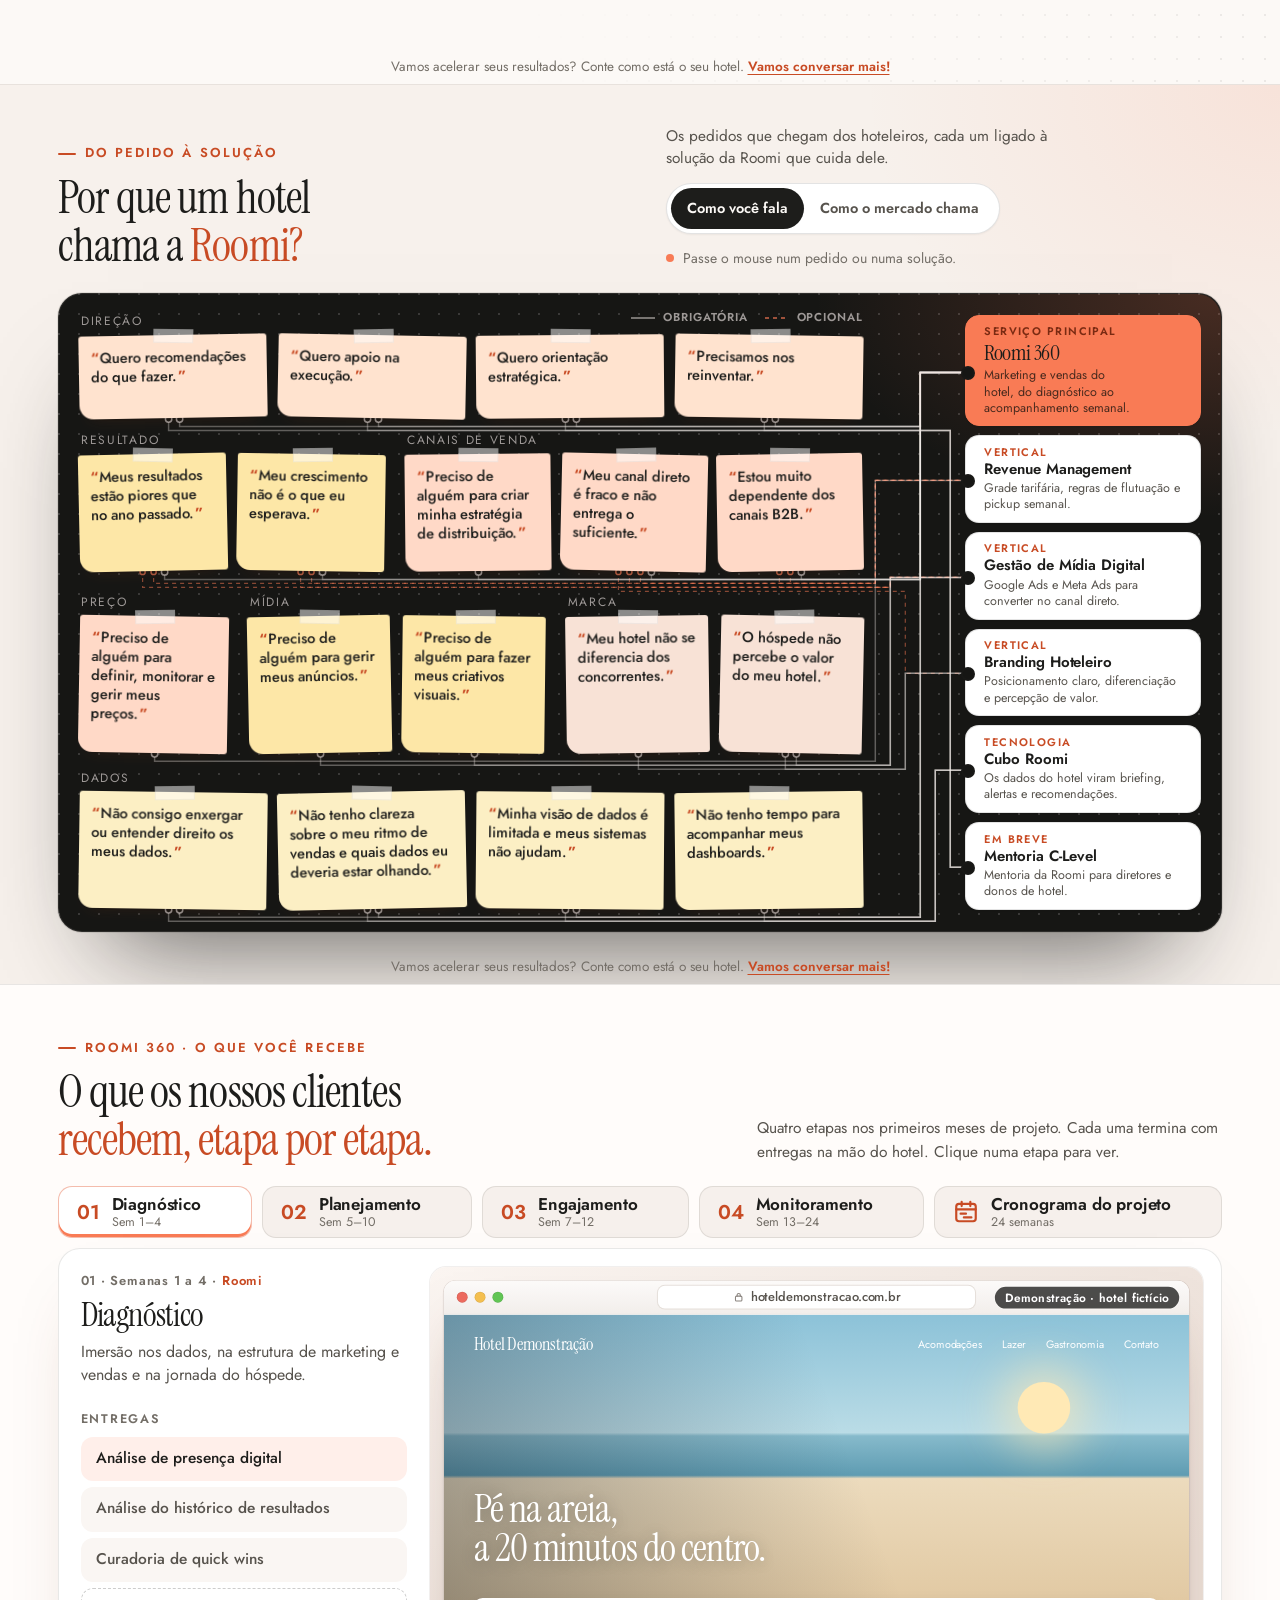
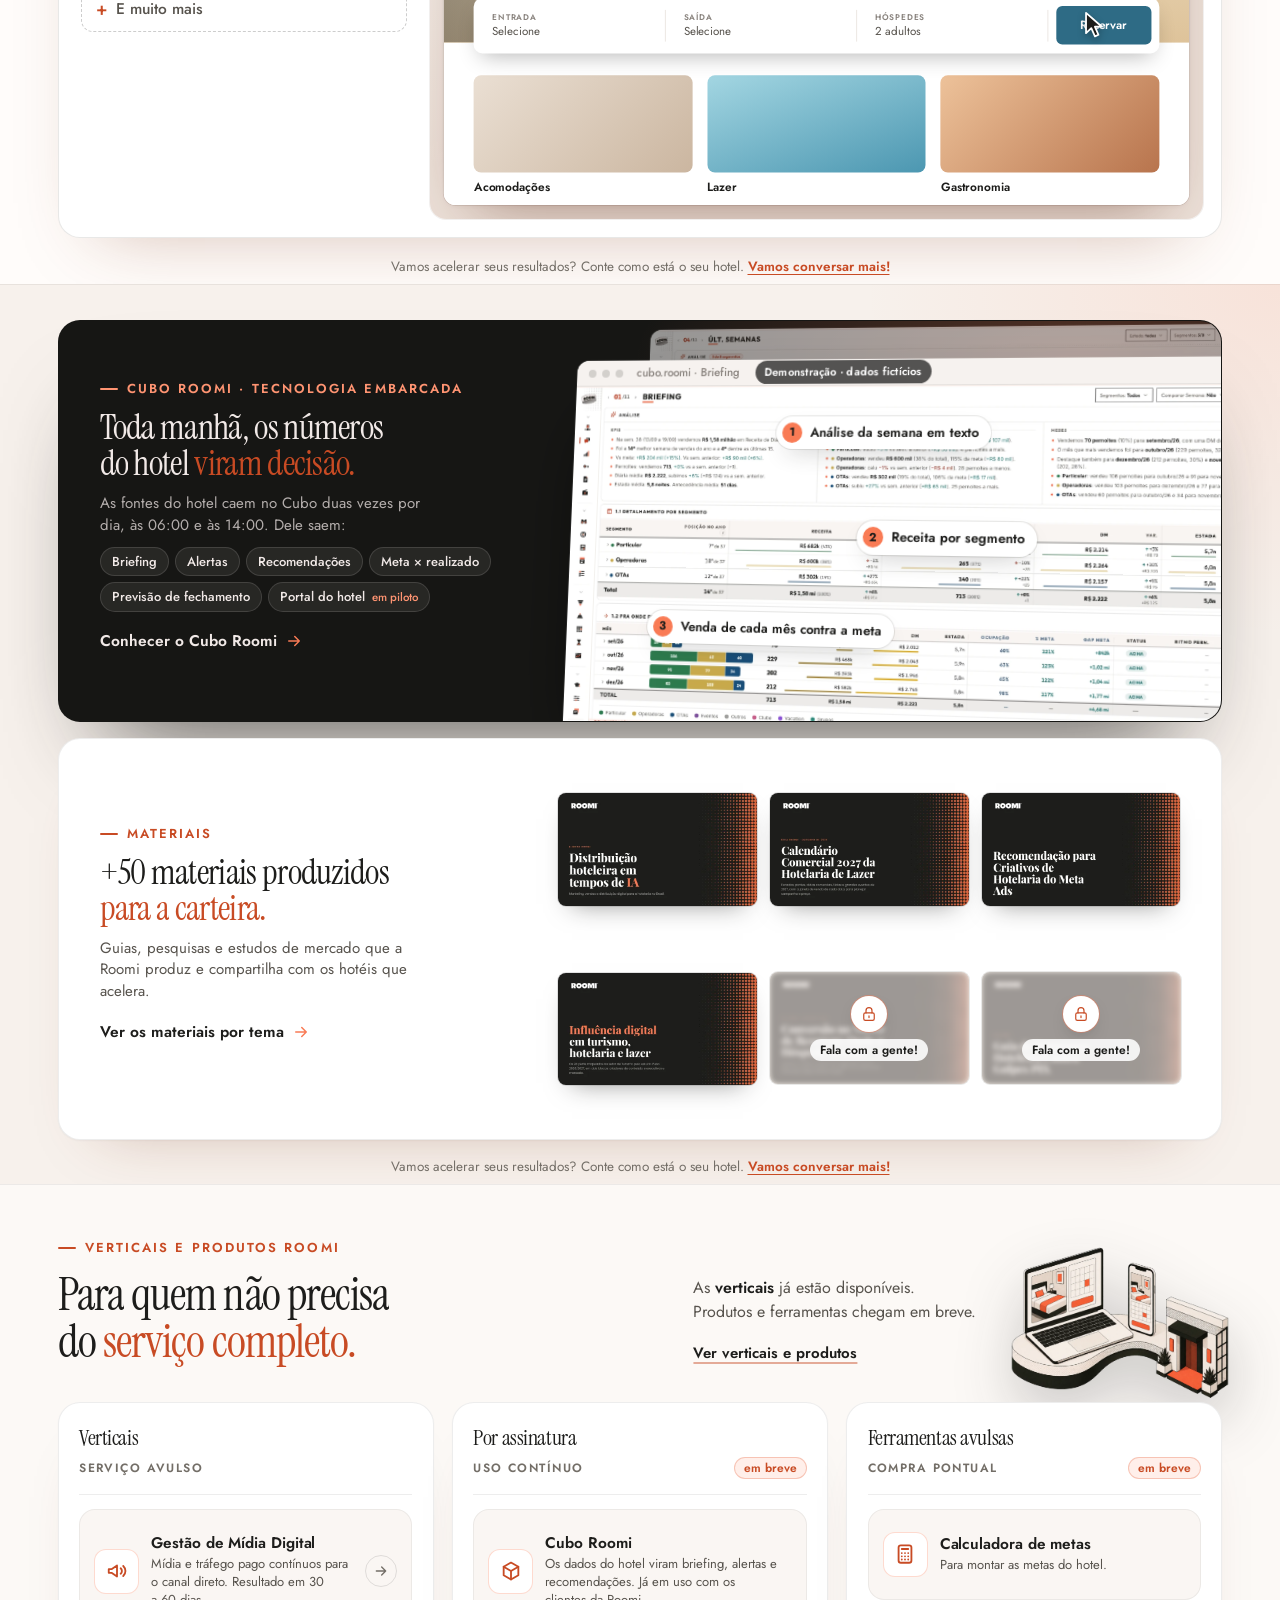
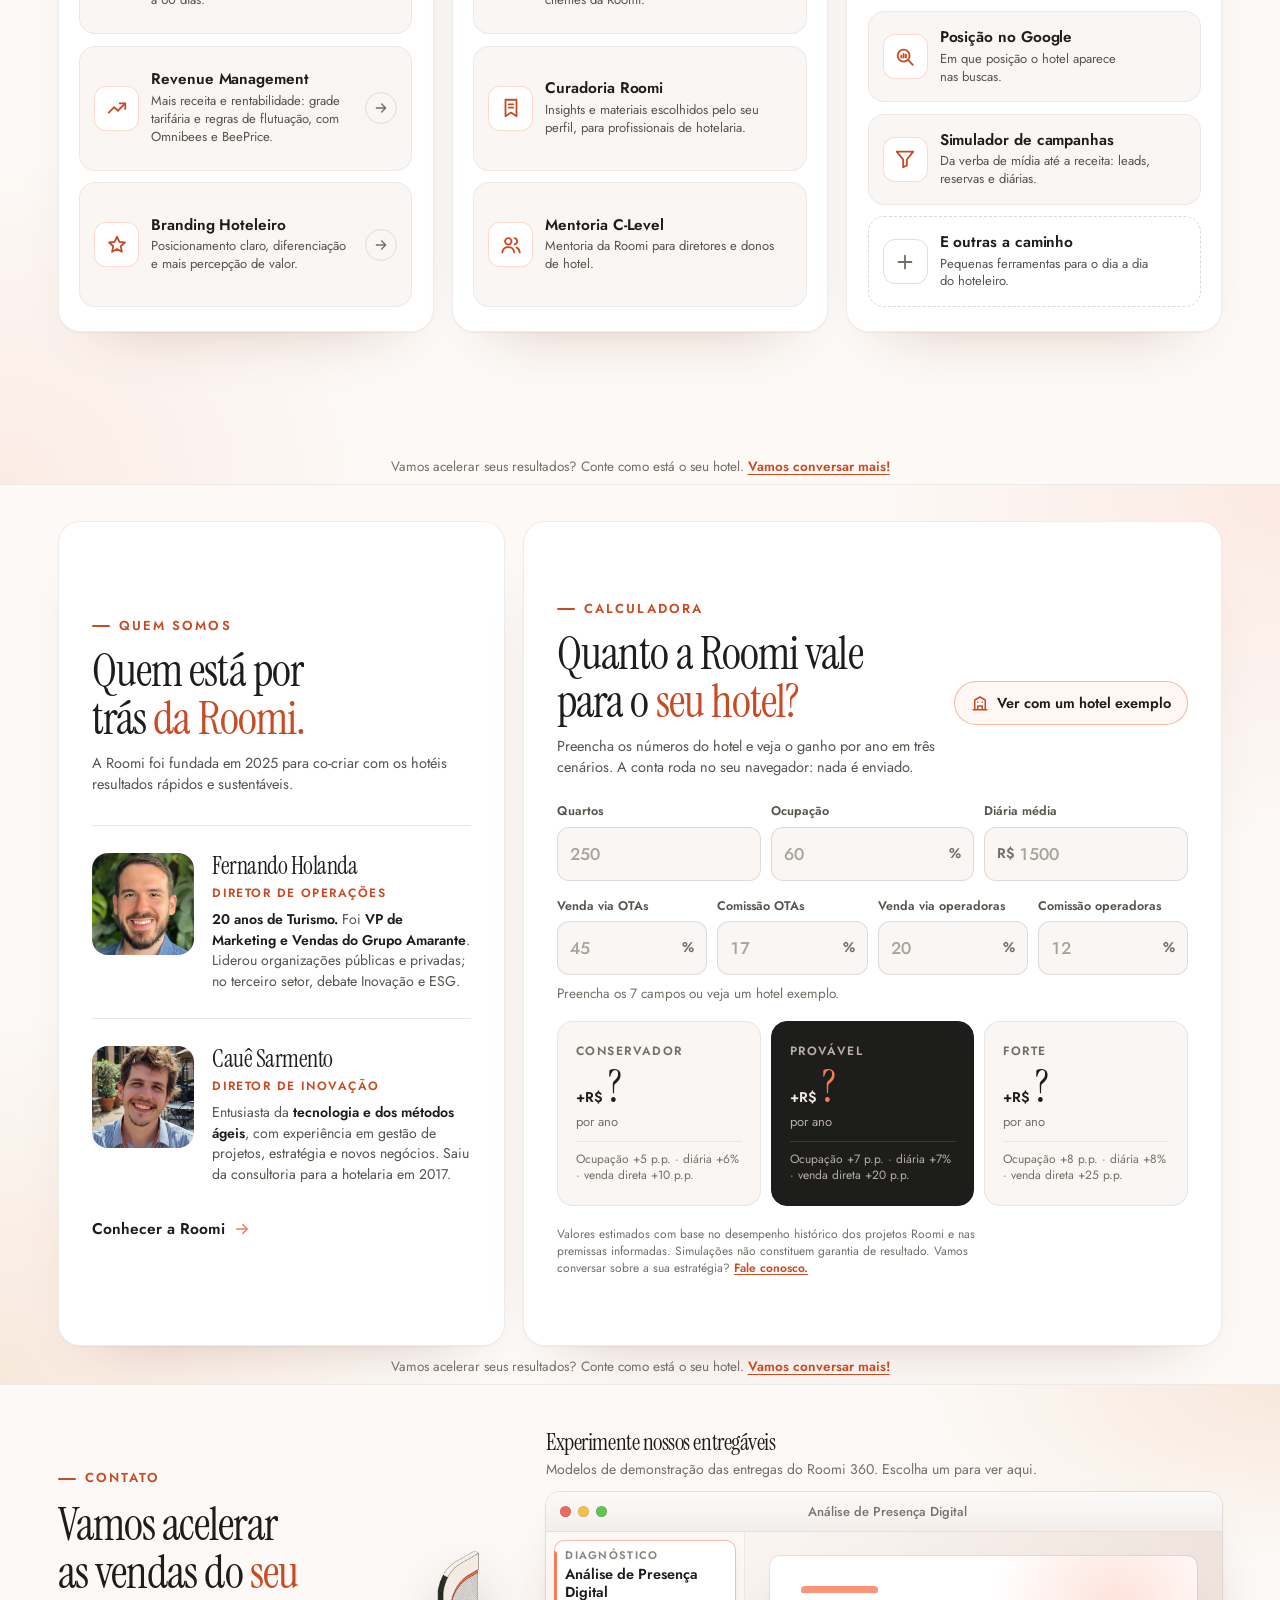
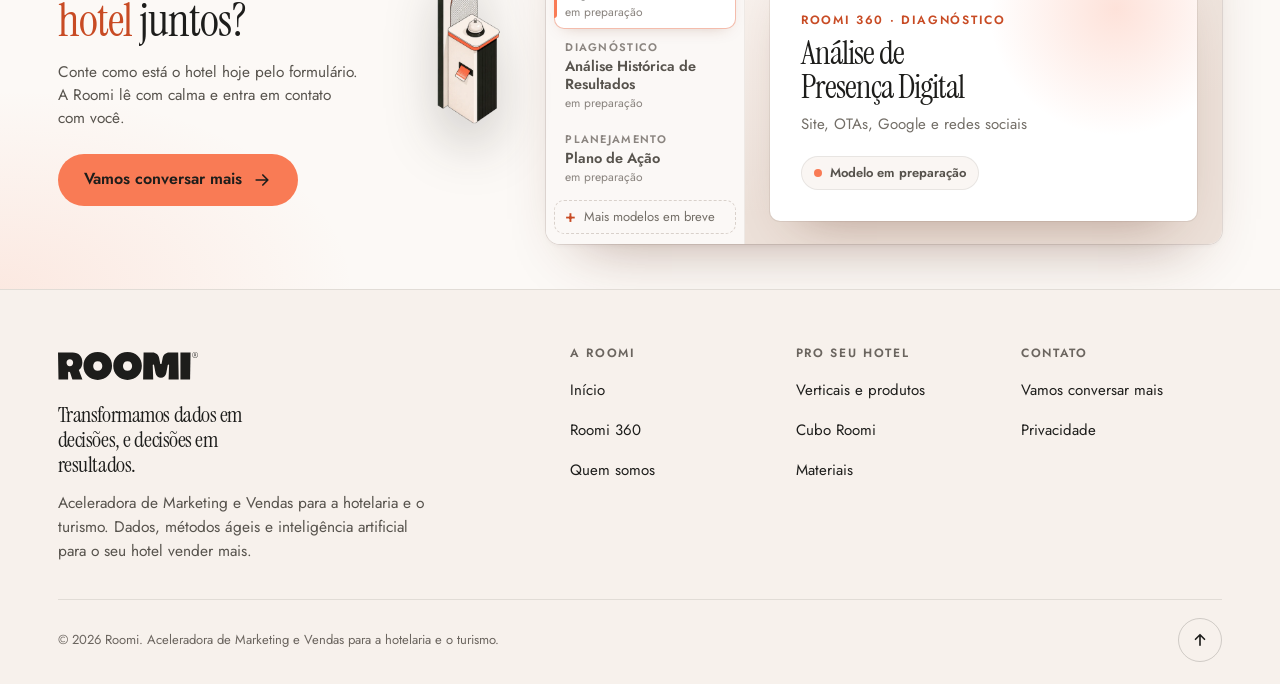
==== commit 7b33aa25: "Site institucional da Roomi" ====
--- a/index.html
+++ b/index.html
@@ -1,903 +1,1465 @@
 <!doctype html>
-<html lang="pt-BR">
+<html lang="pt-BR" class="no-js">
 <head>
 <meta charset="utf-8">
 <meta name="viewport" content="width=device-width, initial-scale=1, viewport-fit=cover">
-<title>Roomi · Aceleradora de Marketing e Vendas para hotelaria</title>
-<meta name="description" content="A Roomi é uma aceleradora de Marketing e Vendas para a hotelaria e o turismo. Dados, métodos ágeis e inteligência artificial: transformamos dados em decisões, e decisões em resultados.">
-<meta name="theme-color" content="#1D1D1B">
+<title>Roomi · Aceleradora de Marketing e Vendas para a hotelaria</title>
+<meta name="description" content="Marketing e vendas do seu hotel, conduzidos junto com o seu time. No Roomi 360 a Roomi faz o diagnóstico, pactua as metas, monta o plano de ação e acompanha os resultados toda semana.">
+<meta name="theme-color" content="#141412">
+<link rel="icon" href="favicon.svg" type="image/svg+xml">
+<link rel="canonical" href="https://roomi.digital/">
 <meta property="og:type" content="website">
-<meta property="og:title" content="Roomi · Aceleradora de Marketing e Vendas para hotelaria">
-<meta property="og:description" content="Dados, métodos ágeis e inteligência artificial para o seu hotel vender mais. Transformamos dados em decisões, e decisões em resultados.">
 <meta property="og:locale" content="pt_BR">
-<link rel="icon" href="favicon.svg" type="image/svg+xml">
-<link rel="preconnect" href="https://fonts.googleapis.com">
-<link rel="preconnect" href="https://fonts.gstatic.com" crossorigin>
-<link rel="stylesheet" href="https://fonts.googleapis.com/css2?family=Jost:wght@400;500;600;700&display=swap">
-<link rel="stylesheet" href="css/site.css">
-<link rel="stylesheet" href="css/mapa.css">
-<link rel="stylesheet" href="css/gantt.css">
-<link rel="stylesheet" href="css/fluxo.css">
-<link rel="stylesheet" href="css/calc.css">
-<link rel="stylesheet" href="css/pecas.css">
-<script>document.documentElement.classList.add('js')</script>
+<meta property="og:site_name" content="Roomi">
+<meta property="og:title" content="Roomi · Aceleradora de Marketing e Vendas para a hotelaria">
+<meta property="og:description" content="Marketing e vendas do seu hotel, conduzidos junto com o seu time. No Roomi 360 a Roomi faz o diagnóstico, pactua as metas, monta o plano de ação e acompanha os resultados toda semana.">
+<meta property="og:url" content="https://roomi.digital/">
+<meta property="og:image" content="https://roomi.digital/assets/og.png">
+<meta property="og:image:width" content="1200">
+<meta property="og:image:height" content="630">
+<meta name="twitter:card" content="summary_large_image">
+<meta name="twitter:title" content="Roomi · Aceleradora de Marketing e Vendas para a hotelaria">
+<meta name="twitter:description" content="Marketing e vendas do seu hotel, conduzidos junto com o seu time. No Roomi 360 a Roomi faz o diagnóstico, pactua as metas, monta o plano de ação e acompanha os resultados toda semana.">
+<meta name="twitter:image" content="https://roomi.digital/assets/og.png">
+
+<link rel="stylesheet" href="assets/site.css">
+<script>document.documentElement.classList.replace('no-js','js');try{var q=new URLSearchParams(location.search),t=q.has('tema')?q.get('tema'):sessionStorage.getItem('rm-tema');var fo=q.get('fonte')||'editorial';document.documentElement.dataset.fonte=fo;var fg={jost:'family=Jost:wght@400;500;600;700',editorial:'family=Instrument+Serif:ital@0;1&family=Jost:wght@400;500;600;700',fraunces:'family=Fraunces:opsz,wght,SOFT@9..144,400..600,0..100&family=Figtree:wght@400;500;600;700',outfit:'family=Outfit:wght@400;500;600;700'}[fo];if(fg){var lj=document.createElement('link');lj.rel='stylesheet';lj.href='https://fonts.googleapis.com/css2?'+fg+'&display=swap';document.head.appendChild(lj)}if(t&&t!=='clara'){document.documentElement.dataset.tema=t;sessionStorage.setItem('rm-tema',t)}else sessionStorage.removeItem('rm-tema')}catch(e){}</script>
+<script type="speculationrules">{"prefetch":[{"where":{"href_matches":"*.html"},"eagerness":"moderate"}],"prerender":[{"where":{"href_matches":"*.html"},"eagerness":"conservative"}]}</script>
 </head>
-<body>
-
-<!-- ================= MENU ================= -->
-<header class="topo">
-  <div class="caixa topo-in">
-    <a class="topo-logo" href="#inicio" aria-label="Roomi, início"><img src="assets/roomi-white.svg" alt="Roomi" width="1038" height="203"></a>
-    <nav class="topo-nav" id="topo-nav" aria-label="Seções">
-      <a href="#quem-confia">Quem confia</a>
-      <a href="#resultados">Resultados</a>
-      <a href="#como-funciona">Como funciona</a>
-      <a href="#cubo">Cubo Roomi</a>
-      <a href="#entregaveis">Entregáveis</a>
-      <a href="#calculadora">Calculadora</a>
-      <a href="#quem-somos">Quem somos</a>
+<body class="pg-home">
+<a class="nv-skip" href="#conteudo">Pular para o conteúdo</a>
+<header class="nv" id="topo-nav">
+  <div class="nv-in">
+    <a class="nv-logo" href="index.html" aria-label="Roomi, página inicial">
+      <img class="nv-marca" src="assets/roomi-black.svg" width="112" height="22" alt="">
+    </a>
+    <nav class="nv-nav" aria-label="Principal">
+      <button class="nv-burger" type="button" aria-expanded="false" aria-controls="nv-menu" aria-label="Abrir menu">
+        <span></span><span></span><span></span>
+      </button>
+      <div class="nv-menu" id="nv-menu">
+        <ul class="nv-links">
+          <li><a href="index.html" data-pg="home">Início</a></li>
+          <li><a href="roomi-360.html" data-pg="roomi-360">Roomi 360</a></li>
+          <li><a href="verticais.html" data-pg="verticais">Verticais e produtos</a></li>
+          <li><a href="sobre.html" data-pg="sobre">Quem somos</a></li>
+        </ul>
+        
+        <a class="btn sm nv-cta" href="mailto:marketing@roomi.digital?subject=Vamos%20conversar%20mais" data-conversa>Vamos conversar mais</a>
+      </div>
     </nav>
-    <a class="bt bt--laranja bt--p topo-cta" href="#contato">Fale com a gente</a>
-    <button class="topo-bt" type="button" aria-label="Abrir o menu" aria-expanded="false" aria-controls="topo-nav"><i></i><i></i></button>
   </div>
 </header>
 
-<main>
-
-<!-- ================= 1 · TOPO ================= -->
-<section class="hero" id="inicio">
-  <div class="caixa hero-grade">
-    <div class="hero-txt">
-      <p class="sobre">Hotelaria e turismo</p>
-      <h1>Aceleradora de <span class="lj">Marketing e Vendas</span> para a hotelaria.</h1>
-      <p class="hero-lead">Dados, métodos ágeis e inteligência artificial para o seu hotel vender mais. Transformamos dados em decisões, e decisões em resultados.</p>
-      <div class="hero-bts">
-        <a class="bt bt--laranja" href="#contato">Fale com a gente<svg viewBox="0 0 20 20" fill="none" aria-hidden="true"><path d="M4 10h11m-4-5 5 5-5 5" stroke="currentColor" stroke-width="1.8" stroke-linecap="round" stroke-linejoin="round"/></svg></a>
-        <a class="bt bt--claro" href="#calculadora">Simule o ganho do seu hotel</a>
-      </div>
-      <ul class="hero-pilares" aria-label="Como a Roomi trabalha">
-        <li><b>Dados</b>Receita, ocupação, diária média e muito mais, monitorados de perto</li>
-        <li><b>Métodos ágeis</b>Sprints e agendas fixas, com execução acompanhada até o resultado</li>
-        <li><b>Inteligência artificial</b>As IAs aceleram as ações do projeto, ao lado da inteligência humana</li>
-      </ul>
-    </div>
-
-    <div class="painel" aria-label="A Roomi em números">
-      <div class="painel-cab"><span>Portfólio Roomi</span><span>1º semestre de 2026</span></div>
-      <div class="painel-g">
-        <p class="painel-n">R$ 700 mi</p>
-        <p class="painel-r">em receita de diárias dos hotéis que aceleramos</p>
-      </div>
-      <dl class="painel-lista">
-        <div><dt>Hotéis atendidos</dt><dd>31</dd></div>
-        <div><dt>Grupos hoteleiros, do RN ao RS</dt><dd>10</dd></div>
-        <div><dt>Unidades habitacionais</dt><dd>+5.000</dd></div>
-        <div><dt>Vendas por semana</dt><dd>+R$ 29 mi</dd></div>
-        <div><dt>Pernoites por semana</dt><dd>+23.000</dd></div>
-      </dl>
+<main id="conteudo">
+
+<section data-secao="01-abertura-cubo" class="ac" id="inicio" aria-labelledby="ac-titulo">
+  <div class="ac-fundo" aria-hidden="true">
+    <span class="ac-luz ac-luz-1"></span><span class="ac-luz ac-luz-2"></span>
+    <svg class="ac-fios" viewBox="0 0 1440 900" preserveAspectRatio="xMaxYMid slice">
+      <path d="M1460 60 H760 V740 H1460"/>
+      <path d="M1460 140 H900 V660 H760"/>
+      <path d="M1460 220 H1040 V580 H900"/>
+      <path d="M1460 290 H1160 V510 H1040"/>
+    </svg>
+  </div>
+
+  <div class="ac-in">
+    <header class="ac-nav">
+      <a class="ac-logo" href="#inicio" aria-label="Roomi, início"><img src="assets/roomi-black.svg" width="112" height="22" alt=""></a>
+      <nav aria-label="Principal"><ul>
+        <li><a href="index.html" aria-current="page">Início</a></li>
+        <li><a href="roomi-360.html">Roomi 360</a></li>
+        <li><a href="verticais.html">Verticais e produtos</a></li>
+        <li><a href="sobre.html">Quem somos</a></li>
+      </ul></nav>
+      <a class="btn sm ac-nav-cta" href="mailto:marketing@roomi.digital?subject=Vamos%20conversar%20mais" data-conversa>Vamos conversar mais</a>
+    </header>
+
+    <div class="ac-meio">
+      <div class="ac-txt">
+        <p class="ac-selo ac-entra" style="--i:0"><i></i>Aceleradora de Marketing e Vendas para a hotelaria</p>
+        <h1 id="ac-titulo">
+          <span class="ac-w" style="--i:1"><i>Marketing</i></span>
+          <span class="ac-w" style="--i:2"><i>e</i></span>
+          <span class="ac-w" style="--i:3"><i>vendas</i></span>
+          <span class="ac-w" style="--i:4"><i>do</i></span>
+          <span class="ac-w" style="--i:5"><i>seu</i></span>
+          <span class="ac-w" style="--i:6"><i>hotel,</i></span>
+          <span class="ac-w hl" style="--i:7"><i>conduzidos</i></span>
+          <span class="ac-w hl" style="--i:8"><i>junto</i></span>
+          <span class="ac-w hl" style="--i:9"><i>com</i></span>
+          <span class="ac-w hl" style="--i:10"><i>o</i></span>
+          <span class="ac-w hl" style="--i:11"><i>seu</i></span>
+          <span class="ac-w hl" style="--i:12"><i>time.</i></span>
+        </h1>
+        <p class="ac-lead ac-entra" style="--i:9">No <b>Roomi 360</b> a gente faz o diagnóstico, pactua as metas, monta o plano de ação de marketing e vendas e acompanha os resultados toda semana com o seu time.</p>
+        <div class="ac-ctas ac-entra" style="--i:11">
+          <a class="btn ac-btn" href="mailto:marketing@roomi.digital?subject=Vamos%20conversar%20mais" data-conversa><span>Vamos conversar mais</span>
+            <svg viewBox="0 0 24 24" fill="none" stroke="currentColor" stroke-width="2" stroke-linecap="round" stroke-linejoin="round" aria-hidden="true"><path d="M5 12h14M13 6l6 6-6 6"/></svg></a>
+          <a class="btn ghost ac-btn" href="#roomi-360"><span>Como funciona o Roomi 360</span></a>
+        </div>
+        <p class="ac-prova ac-entra" style="--i:13">30+ hotéis de 10+ grupos, do Rio Grande do Norte ao Rio Grande do Sul.</p>
+      </div>
+
+      
+      <figure class="ac-palco" aria-label="Como o Roomi 360 roda nos primeiros meses de projeto">
+        <div class="ac-palco-in">
+          <span class="ac-glow" aria-hidden="true"></span>
+          <svg class="ac-fios2" viewBox="0 0 700 620" preserveAspectRatio="xMaxYMin slice" aria-hidden="true">
+            <path d="M720 40 H420 V600 H720"/><path d="M720 110 H500 V530 H420"/><path d="M720 180 H580 V460 H500"/><path d="M720 240 H650 V400 H580"/>
+          </svg>
+          <p class="ac-live" aria-live="polite"><i></i><span>Roomi 360 rodando</span></p>
+          <button class="palco-pausa" type="button" aria-label="Pausar" aria-pressed="false" hidden>
+            <svg class="pp-pausa" viewBox="0 0 24 24" fill="none" stroke="currentColor" stroke-width="2" stroke-linecap="round" aria-hidden="true"><path d="M9 6v12M15 6v12"/></svg>
+            <svg class="pp-roda" viewBox="0 0 24 24" fill="none" stroke="currentColor" stroke-width="2" stroke-linejoin="round" aria-hidden="true"><path d="M8 5.5v13l10.5-6.5z"/></svg>
+          </button>
+
+          <div class="ab-tela ac-tela">
+            <div class="ab-barras" aria-hidden="true"><i></i><i></i><i></i><i></i></div>
+            <div class="ab-cab">
+              <span class="ab-fase-n">01</span>
+              <div><b class="ab-fase-t">Diagnóstico</b><small class="ab-fase-s">Semanas 1 a 4</small></div>
+              <span class="ab-quem">Roomi</span>
+            </div>
+            <div class="ab-cenas">
+              <div class="ab-cena" data-n="1" data-t="Diagnóstico" data-s="Semanas 1 a 4" data-q="Roomi">
+                <p class="ab-rot">O que olhamos no hotel</p>
+                <ul class="ab-check">
+                  <li><i></i>Histórico de resultados, mês a mês</li>
+                  <li><i></i>Presença digital do hotel</li>
+                  <li><i></i>Vendas do website</li>
+                </ul>
+                <div class="ab-achado"><b>Entrega da semana 4</b><span>Análise de presença digital, de vendas do site e do histórico de resultados.</span></div>
+              </div>
+              <div class="ab-cena" data-n="2" data-t="Planejamento" data-s="Semanas 5 a 10" data-q="Roomi + hotel">
+                <p class="ab-rot">Plano de metas, pactuado com o hotel</p>
+                <div class="ab-metas">
+                  <div><span>Meta on the books</span><b>por segmento</b></div>
+                  <div><span>Meta de pickup</span><b>por segmento</b></div>
+                  <div><span>Granularidade</span><b>semana a semana</b></div>
+                </div>
+                <div class="ab-achado"><b>Entrega da semana 10</b><span>Plano de ação de marketing e vendas, com as metas abertas semana a semana.</span></div>
+                <span class="ab-cursor" aria-hidden="true"></span>
+              </div>
+              <div class="ab-cena" data-n="3" data-t="Engajamento" data-s="Semanas 7 a 12" data-q="Roomi + hotel">
+                <p class="ab-rot">Kickoff com o time do hotel</p>
+                <ul class="ab-tarefas">
+                  <li><i></i><span>Plano emergencial: ações urgentes</span><em>feito</em></li>
+                  <li><i></i><span>Checklist de quick wins</span><em>feito</em></li>
+                  <li><i></i><span>Workshops das ações prioritárias</span><em>feito</em></li>
+                  <li><i></i><span>Plano de ação unificado, em ciclos</span><em>em curso</em></li>
+                </ul>
+                <span class="ab-cursor" aria-hidden="true"></span>
+              </div>
+              <div class="ab-cena" data-n="4" data-t="Monitoramento" data-s="Semanas 13 a 24" data-q="Roomi + hotel">
+                <p class="ab-rot">Receita de diárias por mês · um hotel do portfólio</p>
+                <div class="ab-graf" role="img" aria-label="Receita de diárias de janeiro a setembro, 2026 contra 2025. Setembro: mais 60 por cento.">
+                  <div style="--a:833;--b:982"><i></i><i></i><span>jan</span></div>
+                  <div style="--a:353;--b:664"><i></i><i></i><span>fev</span></div>
+                  <div style="--a:950;--b:612"><i></i><i></i><span>mar</span></div>
+                  <div style="--a:925;--b:1085"><i></i><i></i><span>abr</span></div>
+                  <div style="--a:1026;--b:1145"><i></i><i></i><span>mai</span></div>
+                  <div style="--a:1060;--b:1457"><i></i><i></i><span>jun</span></div>
+                  <div style="--a:1332;--b:1747"><i></i><i></i><span>jul</span></div>
+                  <div style="--a:929;--b:914"><i></i><i></i><span>ago</span></div>
+                  <div class="ab-graf-ult" style="--a:634;--b:1016"><i></i><i></i><span>set</span><b class="num">+60%</b></div>
+                </div>
+                <p class="ab-leg"><i class="ab-l25"></i>2025 <i class="ab-l26"></i>2026 · reunião semanal com o hotel em cima desses números</p>
+              </div>
+            </div>
+          </div>
+
+          <img class="ac-cena" src="assets/cenas/reuniao-estrategica.webp" alt="" width="780" height="1300" fetchpriority="high">
+        </div>
+        <figcaption>É assim que o Roomi 360 roda nos primeiros meses</figcaption>
+      </figure>
     </div>
   </div>
 </section>
 
-<!-- ================= 2 · QUEM CONFIA ================= -->
-<section class="sec sec--branca" id="quem-confia">
-  <div class="caixa">
-    <div class="sec-cab">
-      <div>
-        <p class="sobre">Quem confia</p>
-        <h2>10 grupos hoteleiros, do Rio Grande do Norte ao Rio Grande do Sul.</h2>
-      </div>
-      <p class="sec-lead">Passe o mouse num logo ou num ponto do mapa. Cada hotel tem solução própria.</p>
-    </div>
-    <div class="mapa-palco"><div class="mapa">
-  <div class="mapa-logos mapa-logos--a">
-    <button type="button" class="mapa-logo" data-cliente="augis" data-nome="Augis Group" data-hoteis="4 hotéis · Maceió (AL)" data-frase="Quatro hotéis em Maceió num painel só, com a venda de cada um lida semana a semana."><img src="assets/augis-group.webp" alt="Augis Group" width="482" height="228" draggable="false"></button>
-    <button type="button" class="mapa-logo" data-cliente="aviva" data-nome="Aviva" data-hoteis="10 hotéis · Rio Quente (GO), Costa do Sauípe (BA)"><img src="assets/aviva.webp" alt="Aviva" width="482" height="228" draggable="false"></button>
-    <button type="button" class="mapa-logo" data-cliente="cana-brava" data-nome="Cana Brava Resort" data-hoteis="1 hotel · Ilhéus (BA)" data-frase="Resort all inclusive em Ilhéus, com a receita do Vacation Club lida separada da hotelaria."><img src="assets/cana-brava-resort.webp" alt="Cana Brava Resort" width="482" height="228" draggable="false"></button>
-    <button type="button" class="mapa-logo" data-cliente="casa" data-nome="Casa Hotéis" data-hoteis="4 hotéis · Gramado (RS), Cambará do Sul (RS)" data-frase="Quatro hotéis na Serra Gaúcha, de Gramado a Cambará do Sul, cada um com a sua meta."><img src="assets/casa-hoteis.webp" alt="Casa Hotéis" width="482" height="228" draggable="false"></button>
-    <button type="button" class="mapa-logo" data-cliente="costao" data-nome="Costão do Santinho" data-hoteis="1 hotel · Florianópolis (SC)" data-frase="O maior resort da carteira em quartos, com hotelaria, Vacation Club e grupos lidos em separado."><img src="assets/costao-do-santinho.webp" alt="Costão do Santinho" width="482" height="228" draggable="false"></button>
+
+<a class="ac-faixa" id="resultados" href="#clientes">
+  <p class="ac-faixa-rot"><b>Resultados recentes</b><span>receita de diárias contra o mesmo mês de 2025</span></p>
+  <div class="ac-mes"><span class="ac-mes-n">Setembro</span>
+    <div><b class="num ed" data-conta="100">+100%</b><small>Hotel 1</small></div>
+    <div><b class="num ed" data-conta="60">+60%</b><small>Hotel 2</small></div>
+    <div><b class="num ed" data-conta="30">+30%</b><small>Hotel 3</small></div>
   </div>
-  <div class="mapa-lado">
-    <svg class="mapa-svg" role="img" viewBox="0 0 600 536" aria-label="Mapa do Brasil com os destinos dos clientes da Roomi"><g class="mapa-ufs"><path d="M154.4 252.5L156.2 253.0L158.3 253.1L158.3 254.4L161.3 256.9L162.2 258.1L165.3 257.8L166.8 258.4L169.7 257.6L172.8 257.8L174.0 258.3L176.7 260.3L177.7 258.7L180.9 257.1L181.2 255.2L182.5 252.0L183.6 250.5L185.6 245.7L188.9 242.0L187.5 240.7L187.3 238.9L186.3 237.7L186.2 236.2L184.7 235.3L184.6 231.7L186.9 229.5L187.1 228.4L186.3 227.0L186.3 225.4L180.9 225.1L180.0 223.6L172.9 223.7L167.3 223.6L165.7 223.6L166.7 220.6L166.9 215.9L165.7 214.4L165.3 211.1L166.3 208.3L165.4 206.4L166.7 205.2L165.3 202.9L164.9 201.1L166.0 200.0L165.6 197.9L166.8 195.6L165.3 193.9L163.6 192.4L162.0 193.0L161.1 194.8L160.0 194.9L159.4 193.9L158.2 194.0L157.4 191.1L156.0 191.8L155.0 189.8L155.1 188.5L153.7 187.7L152.5 186.9L151.2 186.2L150.8 184.4L148.5 182.8L138.6 182.8L136.9 185.9L136.4 187.6L135.3 187.0L134.4 187.6L134.0 189.6L134.6 190.7L133.2 192.5L131.7 193.2L131.8 195.9L129.5 196.6L126.0 196.5L123.0 196.5L121.3 198.3L121.6 199.6L119.8 202.1L118.7 202.7L117.7 200.4L115.4 201.3L114.9 202.9L112.8 202.3L111.6 202.8L111.0 204.3L109.7 203.8L107.8 202.3L105.1 202.5L102.1 202.2L102.3 203.4L100.9 205.3L99.4 205.7L96.8 207.8L99.2 208.8L104.6 208.0L107.7 207.6L108.9 206.9L111.3 207.0L113.3 207.9L114.7 205.7L115.8 206.4L116.7 208.4L116.2 209.5L116.7 213.2L115.4 215.3L114.9 216.7L115.2 218.9L116.0 219.7L115.8 221.1L116.9 222.0L117.2 223.6L115.8 225.8L116.5 230.6L117.7 231.0L117.8 233.9L119.3 233.4L120.1 237.3L122.6 237.5L124.5 238.8L125.8 240.3L126.9 242.0L128.3 243.4L130.6 243.5L134.1 244.5L135.1 243.4L137.8 243.5L141.0 245.0L142.8 246.6L145.5 246.0L146.6 248.7L148.1 249.0L149.4 250.8L151.2 250.5L151.8 251.5L154.4 252.5Z"/><path d="M92.6 205.8L90.1 204.7L87.6 204.3L81.5 201.4L78.3 200.0L72.7 197.3L69.2 194.1L65.3 190.7L62.3 188.1L57.6 183.9L54.3 181.0L48.3 180.3L40.8 179.4L36.9 178.9L29.5 178.0L26.6 177.7L21.2 177.0L17.0 175.5L6.0 171.4L6.6 173.5L4.2 174.7L3.1 174.4L3.7 175.8L2.8 177.2L5.0 179.3L6.6 180.0L6.5 181.4L6.2 182.7L7.4 183.9L8.7 187.8L11.4 189.5L11.2 191.3L14.0 193.6L15.0 195.4L16.5 197.6L14.4 200.8L12.9 202.2L19.4 202.2L22.0 203.3L24.4 203.6L25.5 205.1L25.3 206.8L26.8 207.5L26.5 210.2L37.0 210.2L39.2 209.8L40.9 207.9L43.6 205.7L47.6 202.5L47.2 204.9L48.1 206.4L46.9 207.9L46.9 211.3L46.9 216.0L46.9 219.8L46.9 223.8L48.1 222.9L49.5 224.3L51.1 224.7L52.9 224.4L55.9 222.7L58.5 223.4L62.6 222.8L65.1 223.0L69.3 224.1L71.4 224.0L71.8 225.8L74.1 225.3L76.1 224.3L78.1 223.2L81.2 219.0L83.0 218.9L85.1 219.7L86.9 217.1L90.3 215.3L92.0 214.8L94.3 213.3L95.7 211.7L99.2 208.8L96.8 207.8L92.6 205.8Z"/><path d="M210.3 174.2L209.9 172.0L207.8 169.3L206.5 168.3L205.9 166.6L206.6 164.3L208.7 162.4L214.1 150.6L220.7 135.7L225.9 124.2L226.5 122.9L227.8 119.8L228.4 118.6L233.2 107.9L233.3 105.5L235.8 104.2L237.1 102.1L235.4 102.5L233.0 104.1L231.5 103.6L229.5 104.6L228.5 104.1L228.6 101.9L227.2 101.9L225.0 100.6L224.2 98.8L221.9 97.6L220.7 98.1L217.6 96.0L216.5 96.2L216.0 95.0L212.8 93.5L212.7 90.5L211.8 89.5L210.2 91.3L208.9 89.9L206.6 88.5L206.5 86.7L203.5 84.3L202.6 82.9L202.7 80.6L200.8 79.3L200.9 75.7L200.5 71.0L195.7 71.0L193.4 71.0L185.5 71.0L183.0 76.2L180.9 82.1L181.9 84.3L179.5 85.2L179.0 86.4L177.3 86.6L176.0 86.1L175.3 84.0L173.8 82.0L170.0 81.4L166.9 83.5L165.9 84.8L165.3 87.9L165.8 89.0L164.7 92.2L164.8 93.5L165.9 94.0L166.7 96.0L165.0 94.2L162.5 93.3L161.2 93.5L159.6 90.1L158.2 88.7L156.4 87.8L154.6 85.7L153.1 84.9L155.1 84.1L156.1 83.2L155.7 82.0L157.4 79.0L156.7 76.9L155.6 75.9L155.6 74.6L154.5 73.6L153.9 71.8L154.0 69.5L153.0 68.6L152.8 65.4L153.8 64.1L154.0 61.6L153.6 59.9L151.4 55.1L150.2 53.8L149.3 53.0L150.3 51.5L150.6 48.4L148.8 47.2L146.4 47.3L144.9 45.3L143.1 45.4L141.9 44.6L139.4 45.7L135.9 47.9L133.9 47.6L132.8 48.4L132.8 51.9L129.4 55.1L128.4 55.7L128.4 53.9L126.4 55.4L125.9 56.5L123.6 57.9L121.2 57.9L120.2 59.5L118.5 59.3L118.4 61.7L116.2 62.0L114.7 65.2L113.4 65.8L112.8 64.8L114.0 63.2L112.9 60.9L110.8 61.0L108.4 62.5L107.9 63.6L105.4 64.5L103.3 64.6L96.2 57.9L93.2 58.8L93.4 55.0L93.0 51.1L92.3 49.5L90.7 49.2L89.2 44.2L87.5 45.2L86.2 47.1L84.1 47.0L82.0 49.8L80.1 48.8L79.4 47.7L78.0 48.5L77.7 49.8L79.2 51.1L63.0 51.1L61.1 50.5L59.6 51.3L57.0 51.4L57.0 60.0L58.9 59.4L63.9 59.8L64.9 60.4L66.3 62.6L65.7 64.5L66.6 65.9L63.5 66.3L61.8 64.6L59.9 66.1L57.3 66.6L54.4 67.0L54.4 73.7L54.3 77.1L56.0 79.1L60.1 81.6L60.7 83.3L59.9 84.8L61.2 87.1L62.6 88.2L62.9 90.1L62.5 93.4L60.1 107.7L57.1 124.6L55.7 132.5L54.4 133.9L53.3 132.7L52.4 133.7L51.0 132.2L51.2 131.0L48.2 130.7L46.9 131.5L45.1 131.0L43.7 132.3L42.7 134.0L38.4 134.1L35.3 134.8L33.8 136.0L31.7 135.4L29.9 136.0L29.5 137.1L25.6 139.4L23.9 139.8L23.4 141.1L21.0 142.2L17.2 144.6L17.4 146.5L16.2 149.2L16.2 151.3L13.7 154.1L12.4 157.9L14.3 161.5L12.9 163.8L11.1 164.0L7.3 166.3L5.8 168.7L6.2 169.8L5.2 171.0L17.0 175.5L21.2 177.0L26.6 177.7L29.5 178.0L36.9 178.9L40.8 179.4L48.3 180.3L54.3 181.0L57.6 183.9L62.3 188.1L65.3 190.7L69.2 194.1L72.7 197.3L78.3 200.0L81.5 201.4L87.6 204.3L90.1 204.7L92.6 205.8L96.8 207.8L99.4 205.7L100.9 205.3L102.3 203.4L102.1 202.2L105.1 202.5L107.8 202.3L109.7 203.8L111.0 204.3L111.6 202.8L112.8 202.3L114.9 202.9L114.8 200.9L117.0 200.2L118.7 202.7L119.8 202.1L121.6 199.6L121.3 198.3L123.0 196.5L125.6 196.9L129.4 195.7L131.8 195.9L131.7 193.2L133.2 192.5L134.6 190.7L134.0 189.6L134.4 187.6L135.3 187.0L136.4 187.6L136.9 185.9L138.6 183.5L148.5 182.8L150.8 184.4L151.2 186.2L152.5 186.9L153.0 188.3L155.1 188.5L155.0 189.8L156.0 191.8L157.4 191.1L158.2 194.0L159.4 193.9L160.0 194.9L161.1 194.8L162.0 193.0L163.6 192.4L165.3 193.9L180.5 193.9L197.5 194.0L206.4 193.9L207.9 192.8L206.5 192.6L207.1 191.2L206.8 189.7L208.1 187.5L208.5 184.3L207.3 180.8L208.4 180.0L209.6 178.0L209.4 175.8L210.4 174.4Z"/><path d="M131.2 27.3L132.1 29.3L130.8 32.7L131.7 33.6L133.4 36.5L133.8 38.7L132.8 40.6L134.1 41.1L135.6 40.7L136.7 41.4L138.8 41.3L140.6 42.0L142.1 42.3L141.9 44.6L143.1 45.4L144.9 45.3L146.4 47.3L148.8 47.2L150.6 48.4L150.3 51.5L149.3 53.0L150.2 53.8L151.4 55.1L153.0 59.9L154.0 61.6L153.8 64.1L152.8 65.4L153.0 68.6L154.0 69.5L153.9 71.8L154.5 73.6L155.6 74.6L155.6 75.9L156.7 76.9L156.6 78.6L155.7 82.0L156.1 83.2L155.1 84.1L153.5 83.8L154.6 85.7L156.4 87.8L158.2 88.7L159.6 90.1L161.2 93.5L162.5 93.3L165.0 94.2L166.7 96.0L165.9 94.0L164.8 93.5L164.7 92.2L165.8 89.0L165.3 87.9L165.9 84.8L166.9 83.5L169.9 82.2L173.8 82.0L175.3 84.0L176.0 86.1L177.3 86.6L179.0 86.4L179.5 85.2L181.9 84.3L180.9 82.1L183.0 76.2L185.5 71.0L193.4 71.0L195.7 71.0L200.5 71.0L200.5 57.9L200.1 56.7L198.5 56.7L195.8 55.8L194.8 54.1L193.7 53.6L192.1 51.3L190.1 50.8L190.4 49.3L189.4 49.5L189.5 47.5L189.4 43.5L188.1 43.1L186.2 38.2L186.2 34.9L187.2 31.0L188.6 29.1L188.6 27.0L187.7 26.3L190.4 24.2L192.2 21.4L189.8 18.1L189.5 16.5L189.5 14.6L186.4 13.4L183.9 13.3L185.7 10.8L186.4 5.8L184.8 4.9L184.3 3.4L181.7 4.0L178.5 4.1L176.9 3.7L178.4 7.4L177.5 8.3L176.2 10.1L173.6 11.5L173.0 13.4L171.0 13.8L169.4 13.0L168.3 14.7L167.1 14.4L166.3 16.0L165.6 16.9L163.3 16.9L162.2 18.1L159.9 18.0L157.9 19.3L154.7 17.9L152.6 18.9L150.2 19.8L149.5 21.8L150.3 23.0L150.0 24.8L149.2 24.0L146.9 25.6L145.7 24.5L144.0 22.9L144.0 21.0L140.8 20.9L140.0 22.4L137.9 20.1L137.4 21.6L134.6 21.3L132.2 19.2L128.0 18.5L126.3 19.0L123.4 16.5L123.0 18.0L127.4 23.3L129.8 24.4L131.1 26.1L131.2 27.3Z"/><path d="M340.7 141.2L342.5 139.8L345.6 137.2L347.4 137.1L350.5 132.7L351.8 130.3L355.2 127.0L355.9 123.5L357.0 121.7L357.1 120.4L358.8 119.4L359.4 117.7L360.6 116.6L360.5 113.8L361.7 113.2L360.7 111.7L361.5 110.4L362.8 110.1L363.7 108.1L364.0 105.4L365.7 103.8L366.0 102.4L366.5 100.6L366.7 99.4L365.4 99.1L366.7 98.0L367.3 96.6L367.1 94.6L368.1 92.7L368.1 90.9L368.6 89.6L368.2 88.4L366.9 89.2L366.7 86.6L365.0 88.4L363.3 88.5L362.9 86.4L362.5 87.5L361.1 87.7L361.2 85.5L359.0 86.4L358.5 84.7L357.1 86.2L356.5 84.2L355.5 85.4L355.1 83.7L354.2 84.9L354.0 83.7L352.9 83.4L351.3 82.8L350.1 82.6L350.0 84.6L348.6 82.4L348.4 84.1L348.0 82.8L346.4 82.8L344.3 82.3L343.5 83.9L341.4 84.8L339.4 87.1L337.9 86.9L336.6 84.8L337.5 80.2L338.3 78.7L337.6 77.7L333.5 78.0L331.2 77.7L328.0 76.4L325.1 77.2L324.4 76.3L325.4 74.9L324.9 73.8L321.8 73.6L321.0 72.6L321.8 71.3L323.7 70.1L322.6 68.9L318.5 70.2L314.8 70.0L316.6 67.3L316.1 66.0L314.1 65.2L311.7 66.1L309.2 71.2L307.3 72.8L304.3 74.0L302.4 75.9L301.2 76.2L299.4 78.7L298.3 81.0L296.1 83.4L295.0 85.4L294.8 89.0L293.7 90.1L292.3 90.4L291.3 89.9L289.4 91.1L286.5 89.7L285.3 88.9L284.9 85.9L284.3 84.2L283.8 82.4L282.4 82.5L281.7 81.3L281.9 78.9L278.6 76.5L277.9 74.1L276.5 71.9L275.4 69.4L275.8 66.5L276.3 65.4L272.3 62.0L271.7 59.2L272.0 57.9L270.8 58.2L270.7 56.7L266.1 55.5L263.5 54.4L263.0 52.8L259.7 50.7L258.1 50.9L256.7 50.4L254.9 50.5L254.7 47.8L254.0 46.9L254.6 44.7L253.2 41.6L252.1 39.6L250.2 40.3L247.3 40.5L246.5 41.8L245.0 41.5L242.3 42.0L239.3 40.2L237.8 42.9L236.6 43.9L237.9 44.4L238.9 46.3L239.7 49.0L238.4 49.8L236.4 49.0L235.3 49.1L232.7 48.1L230.8 48.7L229.0 48.5L228.1 49.4L226.4 48.4L225.3 48.7L224.2 47.1L222.0 48.2L219.6 48.7L219.4 50.1L217.8 51.7L214.9 51.2L212.4 52.1L212.2 54.2L210.5 54.3L208.1 53.3L207.4 54.5L205.6 54.8L206.2 56.0L205.7 57.4L202.9 57.1L201.4 58.7L200.5 57.9L200.5 71.0L200.5 74.7L200.8 79.3L202.7 80.6L202.6 82.9L203.5 84.3L206.5 86.7L206.6 88.5L208.1 90.2L210.2 91.3L211.8 89.5L212.7 90.5L212.2 92.6L216.0 95.0L216.5 96.2L217.6 96.0L220.7 98.1L221.9 97.6L224.2 98.8L225.0 100.6L227.2 101.9L228.6 101.9L228.5 104.1L229.5 104.6L230.8 104.1L233.0 104.1L235.4 102.5L237.1 102.1L235.8 104.2L233.3 105.5L232.3 107.6L228.4 118.6L227.8 119.8L226.5 122.9L225.9 124.2L220.7 135.7L214.1 150.6L208.7 162.4L206.6 164.3L205.9 166.6L206.5 168.3L207.8 169.3L209.9 172.0L210.3 174.2L211.4 174.9L213.6 178.7L214.4 182.6L216.9 186.1L216.3 188.6L217.0 190.2L217.6 193.4L219.9 193.8L222.7 195.6L224.8 198.0L224.5 199.1L227.7 200.0L228.5 202.2L229.6 201.6L234.9 202.1L236.4 202.2L240.2 202.5L251.6 203.5L256.6 203.9L263.2 204.4L270.0 204.9L276.0 205.4L282.7 205.9L287.5 206.3L299.9 207.1L305.9 207.5L314.1 208.1L315.8 203.9L316.5 200.6L317.5 199.8L318.8 197.8L321.2 194.7L322.4 194.5L323.8 192.2L324.9 190.5L325.6 188.8L327.2 185.9L327.8 183.2L327.9 181.1L325.6 178.4L325.2 176.3L326.7 174.5L327.7 172.2L327.6 170.1L327.4 168.5L329.0 167.4L332.1 166.1L334.5 165.0L334.9 162.6L336.7 160.7L338.3 160.6L337.5 158.7L339.5 157.3L338.8 156.0L340.2 155.3L339.4 153.8L339.6 152.3L341.0 152.0L341.4 150.6L338.9 149.1L338.3 147.9L335.4 148.1L333.3 147.1L337.3 143.9L340.4 141.4Z"/><path d="M308.1 45.5L306.6 40.7L305.4 37.3L304.5 36.1L303.5 31.0L302.5 27.8L302.9 26.3L302.9 21.9L301.1 18.3L300.2 16.9L297.6 14.4L295.6 13.4L295.1 15.8L295.8 17.3L295.3 19.6L293.7 20.8L291.2 24.3L287.8 30.6L286.2 32.2L284.6 36.9L283.6 40.4L282.2 42.4L279.8 43.5L279.0 44.9L276.6 44.6L274.1 44.9L274.7 43.9L273.5 42.8L271.5 44.0L267.9 43.2L265.4 44.2L262.2 45.0L258.9 44.6L256.7 42.9L255.6 42.6L254.9 41.1L253.2 41.6L254.6 44.7L254.0 46.9L254.7 47.8L254.9 50.5L256.7 50.4L258.1 50.9L259.7 50.7L263.0 52.8L263.5 54.4L266.0 54.9L270.7 56.7L270.8 58.2L272.0 57.9L271.7 59.2L272.3 62.0L276.3 65.4L275.8 66.5L275.4 69.4L276.5 71.9L277.9 74.1L278.6 76.5L281.9 78.9L281.7 81.3L282.4 82.5L283.8 82.4L284.3 84.2L284.1 86.2L285.3 88.9L286.5 89.7L289.3 90.1L291.3 89.9L292.3 90.4L293.7 90.1L294.8 89.0L295.0 85.4L296.1 83.4L298.3 81.0L299.4 78.7L301.2 76.2L302.4 75.9L304.3 74.0L307.3 72.8L308.6 71.8L311.7 66.1L314.1 65.2L317.2 62.7L318.5 60.8L318.3 57.8L318.6 54.2L318.1 51.7L315.0 50.0L311.5 50.1L308.1 45.5ZM310.4 45.0L310.4 46.1L311.5 45.9L310.4 45.0ZM311.1 46.0L310.2 47.4L311.1 49.0L312.9 48.2L312.3 46.7L311.1 46.0Z"/><path d="M350.7 161.7L351.3 159.4L350.7 156.9L350.6 154.0L350.1 151.1L349.0 148.7L347.4 148.0L345.5 147.7L345.0 146.5L344.1 145.7L342.3 146.1L340.8 145.9L338.5 144.7L336.8 145.0L335.3 147.0L333.3 147.1L335.4 148.1L337.4 147.9L338.9 149.1L341.4 150.6L341.0 152.0L339.6 152.3L339.4 153.8L340.2 155.3L338.8 156.0L339.5 157.3L338.1 158.0L338.3 160.6L336.7 160.7L335.0 162.5L334.5 165.0L332.1 166.1L329.6 166.9L327.4 168.5L327.6 170.1L327.6 171.3L326.7 174.5L325.2 176.3L325.4 177.9L328.0 180.3L327.8 183.2L327.2 185.9L326.4 188.2L324.9 190.5L323.8 192.2L322.4 194.5L321.2 194.7L319.0 197.5L317.5 199.8L316.5 200.6L315.8 203.9L314.1 208.1L313.1 210.7L311.8 212.3L311.6 215.0L309.9 218.5L309.6 220.4L308.7 222.9L309.0 224.7L307.9 228.0L307.4 231.2L307.6 233.6L308.7 235.8L308.1 237.2L308.1 240.3L308.9 243.5L308.1 246.1L308.9 248.5L310.3 249.0L311.3 246.2L313.0 244.0L315.2 242.7L314.2 243.9L314.5 245.0L313.0 248.1L314.6 249.5L318.2 250.6L325.3 254.6L325.5 253.0L327.0 249.3L328.6 248.1L330.4 250.3L331.7 248.4L334.8 251.1L335.7 252.6L335.6 255.2L336.5 252.8L337.2 254.7L341.3 253.0L341.0 255.0L342.3 254.1L343.7 255.2L345.9 255.4L347.4 257.3L348.2 255.9L347.6 253.9L348.9 252.5L351.2 254.5L358.2 251.8L359.6 250.5L361.1 250.5L363.5 250.5L364.0 248.5L364.7 250.8L368.0 249.8L365.1 250.3L365.7 247.7L365.5 245.2L366.8 244.2L365.6 242.5L364.6 242.1L364.6 238.7L365.3 236.5L364.4 235.5L364.5 233.9L365.4 233.1L367.5 232.2L364.8 230.6L363.7 230.8L362.1 228.8L362.2 227.4L365.0 223.0L366.0 221.2L367.8 218.6L371.8 216.4L372.1 214.6L373.4 213.7L373.1 212.3L372.8 213.5L370.8 213.8L370.6 215.3L369.3 213.6L366.9 212.7L365.2 212.7L363.6 211.3L363.2 208.9L362.7 207.5L361.0 206.7L361.7 204.6L361.1 202.2L359.6 202.3L358.3 200.6L358.7 199.5L357.3 198.5L355.4 197.5L357.4 194.7L357.6 191.1L359.2 188.1L362.3 187.4L363.3 184.1L362.9 182.7L361.5 181.6L358.9 182.4L356.1 183.9L353.8 181.0L350.7 177.0L349.7 175.5L348.6 175.5L350.1 174.1L349.2 173.1L347.8 173.6L346.6 171.7L347.7 171.6L349.2 169.8L349.5 167.4L349.8 165.4L350.2 163.9L350.8 162.7Z"/><path d="M342.9 139.4L340.7 141.2L337.3 143.9L333.3 147.1L335.3 147.0L335.9 145.5L338.5 144.7L340.3 145.6L342.3 146.1L344.1 145.7L345.0 146.5L345.5 147.7L347.4 148.0L349.0 148.7L350.0 150.8L350.5 153.7L350.6 156.1L351.3 159.4L350.7 161.7L350.2 163.9L349.8 165.4L349.5 167.4L349.2 169.8L347.7 171.6L346.6 171.7L347.4 172.9L349.2 173.1L350.1 174.1L348.6 175.5L349.7 175.5L350.7 177.0L353.1 180.5L356.1 183.9L358.9 182.4L361.5 181.6L362.9 182.7L363.3 184.1L362.3 187.4L359.9 188.3L358.3 190.3L357.4 194.7L355.8 196.7L357.1 197.5L358.7 199.5L358.3 200.6L359.6 202.3L361.1 202.2L362.4 204.3L361.0 206.7L362.7 207.5L363.2 208.9L363.6 211.3L365.2 212.7L366.9 212.7L369.1 212.7L370.1 213.7L371.5 209.4L371.7 205.9L371.5 204.3L372.2 203.2L370.8 201.3L370.3 197.2L369.5 195.7L370.2 193.8L371.5 192.8L373.3 188.4L373.8 186.5L374.9 185.2L375.7 181.6L376.6 178.6L378.1 177.4L381.4 176.3L382.7 176.1L384.9 174.4L386.6 174.9L388.2 172.6L390.6 171.2L392.0 170.3L394.1 166.9L396.5 166.4L398.9 165.5L400.4 165.7L402.3 167.1L403.6 167.3L405.5 166.4L408.8 166.1L409.8 164.8L410.2 162.8L410.7 159.7L409.0 157.8L407.5 154.7L407.5 150.7L408.7 149.8L409.1 148.6L411.1 146.7L411.4 145.0L410.2 141.0L409.3 138.2L410.7 135.6L409.4 134.1L408.9 131.8L410.6 129.9L411.5 128.6L412.4 127.3L413.0 126.0L412.9 124.7L413.8 123.6L415.3 121.3L416.6 121.7L418.3 121.3L420.2 120.0L422.0 118.3L423.5 116.1L424.5 114.7L424.1 112.0L421.3 111.6L418.9 111.1L415.4 111.3L413.4 110.2L408.5 107.9L405.6 106.6L403.8 106.4L402.4 106.9L402.7 108.3L401.7 107.4L401.2 108.6L399.6 108.7L399.0 107.6L400.3 107.2L400.9 105.6L399.3 105.7L398.8 107.4L397.6 108.6L396.5 109.3L394.6 111.8L392.2 112.0L393.3 111.2L394.4 109.5L394.9 108.0L393.4 107.9L391.6 108.3L390.3 112.6L390.1 114.5L389.1 115.6L387.9 115.8L387.1 113.8L387.1 112.6L388.4 109.8L390.9 106.3L389.6 103.7L387.2 105.7L389.1 102.1L388.4 100.2L387.6 98.5L385.7 98.8L385.2 97.7L387.3 96.5L386.2 95.7L384.4 96.5L384.4 93.7L383.1 95.8L382.4 94.7L380.0 94.8L379.0 96.3L378.5 92.7L376.3 94.7L375.8 92.3L374.5 91.9L372.3 90.8L371.3 88.9L370.0 90.9L369.5 88.9L368.1 90.9L367.3 92.0L367.1 94.6L367.3 96.6L366.7 98.0L365.3 98.2L366.7 99.4L366.5 100.6L366.0 102.4L365.7 103.8L364.0 105.4L363.7 107.3L362.8 110.1L361.5 110.4L360.7 111.7L361.7 113.2L360.5 113.8L360.6 116.6L359.4 117.7L358.8 119.4L357.1 120.4L357.0 121.7L355.8 122.9L355.2 127.0L351.8 130.3L351.5 132.2L348.3 136.4L345.6 137.2L342.9 139.4ZM389.3 111.6L388.0 112.8L387.3 115.0L388.3 115.6L389.4 114.7L389.3 111.6ZM383.0 91.8L382.7 93.6L384.3 92.6L383.0 91.8Z"/><path d="M438.0 186.4L440.1 184.5L440.7 183.1L440.8 180.6L439.2 179.9L439.9 178.5L438.7 176.1L440.8 174.9L441.4 172.4L442.0 170.6L442.5 168.7L443.2 166.9L441.8 165.9L438.7 165.1L437.7 162.8L437.8 160.6L436.9 159.0L436.8 157.4L436.6 155.6L436.1 152.8L436.1 151.1L435.9 149.1L435.9 144.7L433.9 143.6L431.7 140.6L432.6 137.9L431.8 136.6L432.6 135.2L433.0 133.8L433.6 131.3L432.5 129.1L431.7 127.4L431.8 124.9L430.6 124.6L430.1 122.9L431.0 122.0L430.7 120.5L429.5 120.0L430.7 117.7L431.5 116.0L431.4 114.9L429.2 114.0L426.4 113.4L424.7 112.0L424.0 114.1L423.5 116.1L422.1 118.2L420.2 118.9L419.2 121.1L416.6 121.7L415.3 121.3L414.5 122.9L413.5 123.9L413.0 126.0L412.4 127.3L411.5 128.6L410.6 129.9L409.5 131.1L409.2 133.7L410.7 135.6L409.3 138.2L410.1 140.9L411.4 145.0L411.1 146.7L409.1 148.6L408.7 149.8L407.5 150.7L407.7 154.1L408.1 157.3L410.7 159.7L410.2 162.8L409.8 164.8L408.8 166.1L405.5 166.4L403.6 167.3L402.3 167.1L400.4 165.7L398.9 165.5L396.5 166.4L394.1 166.9L392.4 169.5L391.5 171.1L388.2 172.6L386.6 174.9L384.9 174.4L382.7 176.1L381.4 176.3L378.1 177.4L376.6 178.6L375.5 181.2L374.9 185.2L373.8 186.5L373.3 188.4L371.5 192.8L370.2 193.8L369.5 195.7L370.3 197.2L370.8 201.3L372.2 203.2L371.5 204.3L371.7 205.9L371.2 208.5L370.1 213.7L370.6 215.3L370.8 213.8L372.8 213.5L373.1 212.3L374.6 211.7L375.2 213.2L376.1 214.3L377.3 216.3L376.7 217.1L377.1 219.0L379.3 221.4L381.5 221.6L383.3 222.7L384.3 222.2L386.9 220.5L388.1 218.7L391.1 217.7L393.5 218.9L394.5 218.2L395.8 215.9L397.8 214.3L398.8 211.2L399.5 209.1L400.2 208.1L398.5 207.0L397.6 204.1L398.4 202.9L400.8 201.4L403.0 200.3L405.0 202.4L407.8 202.1L409.3 202.5L409.4 203.6L411.7 205.1L412.8 204.1L413.9 203.7L415.4 203.4L417.7 201.0L418.9 200.5L420.9 200.1L423.0 200.4L425.3 197.8L427.8 195.9L429.5 193.6L430.2 192.7L432.2 191.7L433.0 190.3L435.2 188.5L436.7 188.1L437.8 187.1Z"/><path d="M443.2 112.7L440.3 113.2L438.1 113.2L433.6 113.9L431.4 113.8L431.4 114.9L431.5 116.0L430.7 117.7L429.5 120.0L430.7 120.5L431.0 122.0L430.1 122.9L430.6 124.6L431.8 124.9L431.7 127.4L432.5 129.1L433.1 130.5L433.4 133.2L432.6 135.2L431.8 136.6L432.6 137.9L431.9 139.8L433.3 142.7L435.9 144.7L435.8 148.4L436.1 151.1L436.1 152.8L436.6 155.6L436.8 157.4L436.9 159.0L437.8 160.6L437.7 162.8L438.4 164.1L441.8 165.9L443.2 166.9L442.5 168.7L442.0 170.6L441.4 172.4L441.2 173.9L442.4 174.5L443.5 174.0L444.9 173.8L446.0 174.6L449.3 174.1L451.4 174.0L453.3 175.3L455.1 175.9L455.3 177.3L456.3 177.9L457.6 178.5L459.2 179.3L459.9 181.2L460.9 180.6L462.5 179.7L464.8 178.0L467.0 174.1L467.0 172.9L465.8 172.0L465.5 170.2L464.2 169.4L464.2 168.3L465.4 167.5L466.2 166.6L465.4 165.5L465.7 164.5L466.3 163.2L467.2 161.7L466.8 159.9L467.4 159.0L468.1 157.6L468.9 156.7L470.6 156.9L472.1 155.1L473.5 152.6L473.2 151.5L475.5 149.2L476.7 146.7L477.0 145.4L478.5 143.1L478.9 141.4L481.2 140.9L482.7 140.5L484.0 140.1L483.1 138.3L480.3 137.6L477.3 134.6L476.3 134.0L472.3 130.2L471.3 128.9L469.0 126.5L468.2 124.9L466.5 124.7L463.7 122.7L462.0 121.6L460.3 120.8L459.0 119.7L457.8 118.3L456.2 117.8L453.9 116.4L451.7 115.2L448.8 113.5L445.6 112.7L443.2 112.7Z"/><path d="M493.8 161.2L495.9 160.1L496.6 161.0L497.5 161.9L499.2 161.7L500.9 162.5L502.1 162.6L503.3 162.5L504.8 162.0L505.9 162.5L507.7 162.6L509.1 163.3L510.6 163.0L511.6 163.5L513.9 162.6L513.1 160.2L512.3 158.5L512.0 155.7L511.5 154.6L510.9 152.5L510.6 150.7L510.2 149.4L509.3 147.6L508.5 146.1L507.1 144.5L505.5 144.0L503.2 143.5L501.6 143.2L499.9 143.1L496.4 143.8L495.1 143.5L491.1 143.5L489.2 142.0L487.9 141.3L485.5 141.7L484.4 140.8L482.7 140.5L481.5 140.8L478.9 141.4L478.5 143.1L477.0 145.4L476.7 146.7L475.5 149.2L473.9 150.9L473.5 152.6L472.1 154.9L470.9 156.1L469.8 157.0L468.1 157.6L467.4 159.0L466.8 159.9L468.2 160.4L469.7 162.2L471.2 162.5L472.7 163.1L473.9 162.4L475.3 161.6L476.3 160.5L477.2 159.3L478.0 158.4L479.3 158.4L480.5 158.0L482.4 157.1L484.0 156.4L485.1 156.6L485.3 158.0L484.3 158.9L483.0 160.2L482.2 161.3L481.2 163.2L481.0 165.6L483.2 165.3L484.3 167.2L485.3 166.8L486.3 166.2L487.3 165.6L487.9 166.6L489.5 165.9L490.9 167.3L490.5 168.4L491.9 168.6L493.0 167.8L493.4 165.9L493.6 164.3L494.7 164.5L494.1 163.0L493.8 161.2Z"/><path d="M479.8 176.2L481.7 174.4L483.2 173.5L485.0 173.7L486.6 174.7L487.5 176.0L486.3 176.5L484.7 178.1L485.4 179.3L485.1 180.4L482.7 182.4L485.4 183.4L485.4 184.8L487.1 187.0L488.5 186.5L490.1 185.7L491.4 185.2L492.9 182.2L494.6 182.0L495.2 180.5L497.0 180.8L497.6 179.9L498.8 180.2L500.2 180.5L502.0 179.9L503.2 179.6L504.6 179.1L506.6 178.3L507.0 176.5L508.8 175.5L509.9 174.8L511.5 174.9L513.7 175.8L515.5 176.9L516.1 174.8L516.1 172.8L515.6 170.3L515.3 169.2L514.9 167.7L514.5 166.4L514.0 164.1L513.9 162.6L512.1 162.8L511.0 163.4L509.1 163.3L507.7 162.6L505.9 162.5L504.8 162.0L503.4 162.5L502.1 162.6L500.9 162.5L499.2 161.7L497.5 161.9L496.6 161.0L495.9 160.1L493.8 161.2L493.5 162.5L494.7 164.5L493.6 164.3L493.4 165.9L493.3 167.4L491.9 168.6L490.5 168.4L490.9 167.3L489.5 165.9L487.9 166.6L487.3 165.6L486.3 166.2L485.3 166.8L484.3 167.2L483.9 165.9L481.0 165.6L481.2 163.2L482.3 161.9L483.0 160.2L484.3 158.9L485.3 158.0L485.1 156.6L484.0 156.4L482.4 157.1L480.5 158.0L479.3 158.4L478.0 158.4L477.2 159.3L476.3 160.5L475.3 161.6L473.9 162.4L472.7 163.1L471.2 162.5L469.7 162.2L468.4 161.4L466.9 160.8L466.2 163.2L465.7 164.5L465.4 165.5L466.2 166.6L465.4 167.5L464.2 168.3L464.2 169.4L465.4 170.2L465.8 172.0L467.0 172.9L467.0 174.1L465.3 177.4L466.5 179.8L468.2 179.3L469.6 178.7L471.3 180.7L472.5 180.3L474.2 180.1L475.5 179.0L477.3 178.4L479.2 176.7Z"/><path d="M430.2 192.7L431.3 193.1L433.4 192.6L435.5 194.5L436.9 196.0L437.3 197.7L439.3 199.2L438.0 202.7L439.9 203.2L442.6 201.4L444.5 197.8L446.3 198.2L448.0 197.5L449.7 195.8L449.4 194.3L452.3 193.7L452.7 192.0L454.9 191.1L456.5 190.5L457.6 191.0L458.1 192.7L460.3 193.0L461.8 194.0L463.0 193.7L465.0 194.8L466.2 196.1L466.8 194.4L468.1 194.8L467.5 196.1L468.9 197.2L470.0 196.5L470.1 198.7L471.1 201.1L472.2 200.0L473.0 199.0L474.9 198.0L476.5 195.7L477.4 194.6L478.2 195.8L479.0 196.7L480.5 196.2L482.2 197.0L483.7 198.7L484.3 199.7L486.6 201.0L487.6 201.5L488.9 200.4L491.3 200.6L492.3 201.2L493.9 200.2L495.2 199.7L496.6 199.0L497.9 197.3L499.0 196.9L500.0 195.4L501.1 195.2L502.5 194.9L504.1 195.4L505.9 194.6L508.2 194.5L510.5 195.1L511.5 195.5L512.2 193.7L512.4 192.5L512.9 191.4L514.0 188.1L514.5 186.2L515.4 183.7L515.8 182.5L515.6 181.0L515.5 178.9L515.7 177.0L513.7 176.3L511.5 174.9L509.9 174.8L508.8 175.5L507.1 176.1L506.6 178.3L505.4 178.5L503.2 179.6L502.0 179.9L500.4 180.6L498.8 180.2L497.6 179.9L497.0 180.8L495.2 180.5L494.6 182.0L493.4 181.8L492.2 184.6L490.1 185.7L488.5 186.5L487.1 187.0L485.2 185.4L485.4 183.4L482.7 182.4L485.1 180.4L485.4 179.3L484.7 178.1L486.3 176.5L487.5 176.0L486.6 174.7L485.0 173.7L483.9 173.3L482.3 174.4L480.5 175.5L479.2 176.7L477.7 177.6L475.5 179.0L474.8 179.9L473.3 180.0L471.3 180.7L470.2 179.6L468.5 179.3L466.5 179.8L464.9 178.0L462.5 179.7L461.6 181.0L459.9 181.2L459.8 180.0L457.6 178.5L456.3 177.9L455.3 177.3L455.1 175.9L454.0 176.1L451.4 174.0L449.5 174.1L446.0 174.6L444.9 173.8L443.5 174.0L442.4 174.5L441.2 173.9L439.5 175.4L439.9 178.5L439.2 179.9L440.8 180.6L440.9 182.6L440.1 184.5L438.0 186.4L436.7 188.1L435.9 189.1L433.0 190.3L432.2 191.7L430.2 192.7Z"/><path d="M474.1 198.8L472.2 200.0L471.1 201.1L471.6 202.3L473.2 202.6L474.2 203.6L475.6 204.0L478.6 205.7L481.2 206.8L483.5 207.9L484.4 208.8L485.6 209.1L487.9 210.5L488.4 211.9L489.3 212.6L491.0 213.8L492.2 213.6L493.1 215.9L495.3 217.0L496.5 214.9L497.0 213.8L500.0 210.9L500.9 209.4L501.7 208.3L502.3 207.3L503.2 206.3L506.2 203.3L507.3 201.5L508.5 200.5L509.7 198.8L510.4 197.5L511.5 195.5L510.5 195.1L508.9 194.8L506.5 194.2L505.0 195.1L502.7 194.9L501.1 195.2L500.0 195.4L498.8 196.1L497.9 197.3L496.6 199.0L495.2 199.7L493.9 200.2L492.3 201.2L491.3 200.6L490.0 200.5L488.2 201.8L486.6 200.8L485.1 200.3L483.7 198.7L482.2 197.0L480.5 196.2L479.0 196.7L478.2 195.8L477.4 194.6L476.5 195.7L474.9 198.0L474.1 198.8Z"/><path d="M488.4 211.9L487.9 210.5L485.6 209.1L484.4 208.8L483.5 207.9L481.2 206.8L478.7 205.9L476.3 204.5L474.2 203.6L473.4 204.6L474.2 208.9L475.5 209.1L477.0 210.7L477.2 212.2L477.3 214.1L476.2 216.2L476.8 218.4L476.7 219.6L474.6 220.5L473.7 219.7L472.3 220.0L471.1 221.1L471.5 222.8L472.8 224.1L473.6 226.2L474.3 228.4L476.4 230.3L478.5 231.5L479.8 231.3L482.5 230.0L483.9 227.7L485.3 226.0L486.9 223.2L489.3 220.3L491.6 218.8L494.1 217.5L495.3 217.0L494.1 216.0L492.7 214.3L491.5 213.9L489.4 212.8L488.4 211.9Z"/><path d="M456.5 190.5L454.9 191.1L452.7 192.0L452.3 193.7L449.4 194.3L449.7 195.8L448.3 197.4L446.3 198.2L445.3 197.5L443.4 201.8L439.9 203.2L438.7 202.7L439.3 199.2L437.3 197.7L436.9 196.0L435.5 194.5L433.6 193.7L431.3 193.1L430.2 192.7L429.5 193.6L427.8 195.9L425.5 196.8L423.7 199.9L420.9 200.1L418.9 200.5L417.7 201.0L415.4 203.4L413.9 203.7L412.8 204.1L411.7 205.1L409.4 203.6L409.3 202.5L408.0 202.0L405.9 202.1L403.0 200.3L401.6 200.8L398.5 202.8L397.6 204.1L398.5 207.0L400.2 208.1L399.5 209.1L399.7 211.0L397.8 214.3L396.7 215.6L394.5 218.2L393.5 218.9L391.1 217.7L389.1 219.0L386.9 219.5L384.3 222.2L383.3 222.7L381.5 221.6L379.3 221.4L377.1 219.0L376.7 217.1L377.3 216.3L376.1 214.3L375.2 213.2L374.6 211.7L373.1 212.3L373.4 213.7L372.1 214.6L371.8 216.4L367.8 218.6L366.7 221.1L365.9 222.9L362.2 227.4L362.1 228.8L363.7 230.8L364.8 230.6L368.0 232.0L364.7 232.3L364.5 233.9L364.4 235.5L365.3 236.5L364.3 238.0L364.6 242.1L365.6 242.5L365.9 244.2L365.7 247.7L365.1 250.3L368.0 249.8L365.5 251.8L365.1 254.3L368.1 254.4L366.2 256.8L366.2 258.8L367.3 259.1L366.3 260.5L366.0 263.8L366.5 265.1L367.0 266.6L368.6 267.6L370.6 269.3L369.4 270.5L369.6 273.4L368.9 276.3L369.9 277.6L368.4 281.6L369.8 280.1L372.8 279.7L374.5 278.2L378.5 275.8L379.8 274.6L381.3 274.7L382.0 273.7L384.1 272.6L384.7 271.2L385.9 270.8L388.3 269.0L390.2 268.3L391.8 267.9L395.0 268.3L398.5 269.1L397.2 272.1L397.2 273.3L399.4 274.2L401.8 275.5L404.7 273.6L406.4 273.3L409.5 274.1L410.4 274.8L413.7 277.2L415.1 277.8L418.2 279.6L419.6 279.2L421.2 280.3L422.4 280.4L424.3 279.4L429.0 283.6L430.2 284.7L430.5 286.7L430.6 288.1L433.1 288.5L437.3 286.8L438.0 287.7L439.6 287.9L441.2 288.9L442.5 289.0L444.9 288.9L446.4 290.3L448.0 291.6L449.2 291.6L449.9 293.1L449.1 295.5L447.8 296.3L446.6 297.7L446.0 299.5L444.4 299.4L443.9 300.8L444.3 303.8L442.8 303.7L441.6 303.6L440.5 307.2L440.9 309.0L440.1 310.0L441.2 311.2L442.6 313.4L444.9 315.1L445.3 317.3L445.1 318.5L449.2 321.1L452.4 323.3L452.8 321.9L454.7 318.7L457.8 316.4L459.3 314.4L458.6 311.2L458.4 307.3L459.6 303.7L459.3 301.9L460.3 297.5L461.0 296.3L461.0 294.9L461.8 292.8L463.1 289.6L462.5 288.4L462.0 287.1L461.5 283.3L461.2 279.2L460.8 275.1L460.7 271.5L460.9 270.1L461.3 267.4L462.1 263.2L461.3 260.6L462.6 259.6L462.0 258.3L462.5 257.2L461.8 256.2L462.2 253.8L463.8 252.8L465.8 251.1L468.1 251.1L470.2 249.7L473.8 245.4L475.6 242.9L477.3 240.6L478.4 238.7L480.6 233.8L482.9 229.8L479.8 231.3L478.5 231.5L476.9 230.9L474.5 228.5L474.5 226.5L472.8 224.1L471.9 223.0L471.1 221.1L471.6 219.9L473.7 219.7L474.6 220.5L476.7 219.6L476.8 218.4L476.7 217.2L477.6 214.8L477.3 212.9L476.8 211.7L475.5 209.1L474.2 208.9L473.4 204.6L474.2 203.6L473.2 202.6L471.6 202.3L471.1 201.1L470.1 198.7L470.0 196.5L468.9 197.2L467.5 196.1L468.1 194.8L466.8 194.4L466.2 196.1L465.1 195.6L463.0 193.7L461.8 194.0L460.3 193.0L458.1 192.7L457.6 191.0L456.5 190.5Z"/><path d="M347.4 323.6L346.3 324.4L345.1 324.7L343.8 325.5L342.9 324.6L340.3 323.4L338.8 323.7L334.7 323.4L332.9 323.5L331.2 322.9L329.4 324.2L327.4 324.3L326.9 325.8L325.2 327.3L323.8 325.9L320.7 327.0L316.7 326.9L316.0 327.8L313.5 328.0L312.4 329.0L310.8 331.2L310.0 333.6L308.6 334.1L307.4 334.8L306.2 336.5L305.6 338.0L304.8 340.3L303.4 341.7L303.5 343.0L303.9 347.0L305.4 345.7L308.0 344.7L309.0 344.0L311.1 342.9L312.6 344.1L314.8 344.2L316.5 344.7L318.3 345.0L320.3 344.8L322.1 344.8L324.2 345.5L326.9 345.4L326.1 347.4L326.7 349.0L327.7 350.1L329.3 347.9L330.6 351.3L331.6 351.8L331.6 349.6L332.5 348.0L333.7 347.9L334.8 348.1L336.2 347.7L337.3 347.6L340.4 347.6L340.6 346.5L342.2 347.9L343.5 346.3L344.5 347.6L345.2 345.7L346.3 345.7L348.0 346.5L349.1 345.8L352.0 347.4L353.3 348.8L352.7 349.8L352.5 351.5L353.4 352.5L354.4 353.2L355.0 355.1L353.9 355.8L353.4 357.4L354.0 358.8L354.4 359.9L354.8 361.5L355.8 363.0L356.4 364.3L357.8 364.9L359.2 364.4L360.9 364.6L362.8 366.0L362.2 368.3L361.2 369.8L360.4 370.8L361.3 372.9L360.0 374.1L361.6 374.8L360.6 375.4L360.0 377.1L360.8 377.9L361.4 378.9L363.5 380.0L363.9 381.1L363.2 382.5L365.1 383.4L364.9 385.2L366.9 384.7L368.8 385.1L370.0 384.5L371.1 384.8L372.5 384.3L373.2 383.4L372.0 383.0L373.4 381.8L375.0 381.1L376.2 381.0L377.3 381.8L379.0 381.3L380.3 380.2L383.0 379.4L384.6 378.8L386.9 378.0L388.5 377.5L389.6 376.5L390.9 376.4L392.2 376.6L393.3 376.1L395.9 375.0L398.7 373.8L400.0 374.1L403.0 373.8L404.2 373.0L405.8 373.4L407.0 373.4L408.7 373.4L409.9 372.8L413.1 371.3L415.8 370.1L416.9 369.6L418.3 369.1L417.2 367.4L418.5 366.0L418.7 364.1L419.2 362.4L419.5 361.2L420.8 359.8L419.9 359.1L422.1 358.5L422.8 357.3L423.5 356.2L424.1 352.4L423.7 350.9L424.8 349.4L426.2 348.7L429.5 348.7L431.0 345.0L432.5 344.4L432.6 342.7L432.7 341.4L435.3 339.1L435.4 338.0L435.8 335.7L435.4 333.9L434.1 333.0L434.1 331.5L433.1 330.8L431.7 330.3L433.0 329.5L434.6 330.1L436.0 329.8L435.7 328.1L434.3 327.3L434.6 325.9L432.6 324.7L432.9 322.9L434.3 321.0L437.9 320.2L436.2 318.5L437.6 318.1L439.4 318.9L441.1 317.3L443.2 317.7L445.1 318.5L445.3 317.3L445.1 315.1L443.5 313.5L441.7 311.8L440.1 310.0L440.9 309.0L440.5 307.2L441.6 303.6L442.7 303.8L444.3 303.8L444.0 301.0L444.4 299.4L446.0 299.5L446.6 297.7L447.8 296.3L449.1 295.5L449.9 293.1L449.2 291.6L448.0 291.6L446.4 290.3L444.9 288.9L442.5 289.0L441.2 288.9L439.6 287.9L438.9 287.1L437.3 286.8L433.1 288.5L430.6 288.1L430.5 286.7L430.2 284.7L429.0 283.6L425.0 279.9L422.4 280.4L421.2 280.3L419.6 279.2L418.4 279.7L415.6 278.2L413.7 277.2L410.4 274.8L409.5 274.1L406.4 273.3L404.7 273.6L402.4 275.2L399.4 274.2L397.2 273.3L397.2 272.1L398.0 269.7L396.0 268.2L391.8 267.9L390.2 268.3L388.3 269.0L385.9 270.8L384.7 271.2L384.1 272.6L382.0 273.7L381.3 274.7L379.8 274.6L378.5 275.8L374.5 278.2L372.8 279.7L369.8 280.1L368.4 281.6L369.9 277.6L368.9 276.3L367.1 277.3L365.2 276.7L365.2 275.5L362.8 274.0L362.1 275.5L362.8 278.7L361.2 279.2L358.2 278.2L357.2 280.8L358.0 281.9L358.3 283.1L357.2 284.0L357.0 285.7L358.9 289.8L357.0 290.5L354.5 290.6L352.3 292.1L352.1 294.4L350.4 297.9L350.9 299.4L352.5 300.1L353.4 301.4L353.6 303.5L354.7 304.9L353.9 306.0L351.7 307.4L349.9 309.9L349.3 311.4L350.2 312.4L352.2 312.5L352.9 313.4L351.5 316.4L352.6 319.3L351.0 320.6L348.4 322.1L347.4 323.6Z"/><path d="M431.4 345.1L429.5 348.6L426.2 348.7L425.0 348.7L424.2 350.1L424.0 351.4L423.8 355.2L423.9 356.4L425.2 357.7L425.5 360.8L427.6 361.8L428.8 362.2L431.3 362.7L433.1 362.5L435.4 363.5L435.9 362.0L437.4 359.4L438.1 357.6L440.6 356.2L443.1 353.1L444.4 350.2L445.2 349.1L445.5 346.6L447.3 343.3L449.2 341.6L450.5 341.1L452.1 336.4L451.7 333.6L451.4 328.3L451.6 325.7L452.4 323.3L449.2 321.1L445.1 318.5L443.2 317.7L441.1 317.3L439.4 318.9L437.6 318.1L436.2 318.5L437.9 320.2L434.3 321.0L432.9 322.9L433.0 324.2L434.6 324.9L434.3 327.3L435.7 328.1L436.0 329.8L434.6 330.1L433.0 329.5L431.9 329.5L433.1 330.8L434.1 331.5L434.1 333.0L435.4 333.9L435.8 335.3L435.4 338.0L435.3 339.1L432.7 341.4L432.6 342.7L432.5 344.4L431.4 345.1Z"/><path d="M387.3 385.4L385.3 386.3L384.8 388.7L386.1 391.5L388.0 391.4L387.1 389.1L386.9 387.3L388.8 386.9L391.1 385.5L391.1 386.9L393.5 387.0L395.6 385.7L397.2 385.4L398.3 385.4L401.4 387.3L405.0 386.7L406.6 385.2L405.2 384.0L405.9 382.8L408.2 382.4L407.4 384.6L407.3 385.9L408.6 386.2L413.4 385.7L416.8 385.7L418.2 385.7L421.3 385.6L422.2 384.1L422.2 382.9L421.9 381.1L424.2 378.6L425.9 377.0L427.8 376.2L433.2 374.3L434.9 373.3L435.2 371.8L434.3 367.8L434.0 366.2L435.4 363.5L433.1 362.5L431.3 362.7L428.8 362.2L427.6 361.8L426.5 361.4L425.3 358.6L424.8 356.7L423.5 356.2L422.8 357.3L422.1 358.5L419.9 359.1L420.8 359.8L419.5 361.2L419.2 362.4L418.9 364.0L418.2 365.2L417.3 367.3L418.3 369.1L416.9 369.6L415.8 370.1L413.9 370.9L409.9 372.8L408.7 373.4L406.9 374.4L405.8 373.4L404.5 373.1L403.0 373.8L401.0 373.7L399.4 374.0L395.9 375.0L393.3 376.1L392.2 376.6L390.9 376.4L389.6 376.5L388.5 377.5L387.0 378.1L385.1 378.3L386.6 380.0L387.2 381.2L389.5 381.3L390.9 381.3L392.7 381.2L393.5 382.1L391.5 384.4L389.2 384.5L387.4 385.2ZM391.1 389.5L393.8 388.8L392.6 387.8L390.7 388.8ZM398.3 387.4L396.0 387.1L398.3 387.4L400.0 387.3L398.3 387.4Z"/><path d="M360.4 370.8L361.2 369.8L361.4 368.6L362.7 367.1L361.4 365.2L359.4 364.3L357.8 364.9L356.2 365.1L355.8 363.0L354.8 361.9L354.4 359.9L354.0 358.8L353.4 357.5L353.9 355.8L355.0 355.1L354.5 353.5L353.4 352.5L352.5 351.5L352.7 349.8L353.3 348.8L352.0 347.4L349.9 345.4L348.0 346.5L346.3 345.7L345.2 345.7L344.9 346.9L343.5 346.3L342.2 347.9L340.6 346.5L340.4 347.6L337.3 347.6L336.2 347.7L334.8 348.1L333.7 347.9L332.5 348.0L331.6 349.6L331.9 351.3L330.6 351.3L330.3 348.2L328.5 349.5L326.7 349.4L326.1 347.4L326.9 345.4L324.2 345.5L322.1 344.8L320.3 344.8L318.3 345.0L316.5 344.7L314.8 344.2L312.6 344.1L311.1 342.9L309.7 343.3L308.0 344.7L306.0 345.4L303.9 347.0L302.5 349.6L299.4 350.7L298.4 352.2L296.5 354.2L295.6 356.1L295.8 358.7L293.8 360.1L292.4 362.1L292.6 364.0L291.3 366.1L289.5 367.1L290.1 368.6L288.7 369.9L286.7 372.6L285.7 374.5L284.9 375.5L282.2 377.1L278.4 379.4L276.8 380.4L278.7 380.6L280.6 381.1L283.1 380.6L285.0 381.2L287.0 381.5L288.4 381.9L288.8 380.7L290.4 380.3L292.1 381.1L294.5 382.0L295.7 381.9L297.2 382.3L299.6 382.0L301.1 382.8L303.9 383.7L306.2 384.7L306.6 385.9L308.7 385.3L310.1 385.6L312.3 385.4L314.4 385.9L316.3 385.3L317.4 385.9L319.2 387.4L320.7 388.5L321.9 390.4L322.3 392.7L322.2 395.4L322.8 397.3L323.1 399.1L323.7 400.4L325.7 402.0L325.5 403.1L326.8 404.4L326.8 405.6L326.0 407.6L326.0 409.1L327.4 409.6L331.3 409.2L332.6 409.3L335.4 409.2L336.2 409.9L335.8 412.5L335.4 413.7L335.9 414.8L337.8 413.4L339.0 414.2L340.1 413.5L342.0 417.8L344.4 415.8L344.4 414.4L346.7 412.0L350.9 409.3L355.3 406.2L357.7 403.5L360.1 402.1L361.5 401.3L364.3 400.1L365.4 400.0L367.0 400.0L367.7 398.1L371.5 396.8L375.3 397.3L377.3 397.5L376.9 396.1L377.2 395.0L378.9 394.4L381.7 393.2L383.7 391.1L384.6 391.8L386.1 391.5L384.1 389.3L385.3 386.3L387.3 385.4L389.2 384.5L391.5 384.4L393.5 382.1L392.7 381.2L391.2 381.0L389.5 381.3L387.2 381.2L386.6 380.0L385.0 378.5L383.0 379.4L381.2 379.6L379.0 381.3L377.3 381.8L376.2 381.0L374.9 381.8L373.8 381.8L372.0 383.0L373.2 383.4L372.5 384.3L371.1 384.8L370.0 384.5L368.8 385.1L366.9 384.7L364.9 385.2L364.5 384.1L363.2 382.5L364.3 382.0L363.5 380.0L362.2 379.3L360.8 377.9L360.0 377.1L360.5 375.9L361.6 374.8L360.0 374.1L360.9 373.1L360.4 370.8ZM378.7 398.3L379.5 397.1L378.1 396.4L376.7 399.2L379.3 398.8Z"/><path d="M328.4 409.3L326.0 409.1L326.0 407.6L326.8 406.1L326.8 404.4L325.5 403.1L325.7 402.0L323.7 400.4L323.3 399.0L322.2 397.9L322.6 395.7L322.0 393.6L321.8 391.3L320.7 388.5L319.5 387.7L317.4 386.0L316.3 385.3L315.3 385.7L312.6 385.8L310.1 385.6L308.7 385.3L306.6 385.9L306.2 384.7L304.9 383.8L301.6 383.0L300.0 382.1L298.1 381.8L295.7 381.9L294.5 382.0L292.7 381.5L290.5 380.3L289.1 380.1L288.4 381.9L287.0 381.5L285.3 381.3L283.8 381.3L280.8 381.2L278.7 380.6L277.6 381.1L276.4 381.4L274.6 382.9L273.4 383.3L272.4 384.0L270.6 385.0L269.4 386.6L269.4 388.2L268.4 390.4L267.7 391.4L265.2 392.5L264.2 395.1L263.5 397.5L262.4 400.1L260.9 401.0L260.1 402.2L261.2 405.2L260.5 408.1L260.3 409.5L259.5 410.6L258.6 414.2L259.1 415.7L256.5 419.8L256.9 421.7L258.8 422.7L260.7 421.2L262.3 421.6L264.7 421.6L266.6 423.0L267.0 426.0L268.1 427.8L268.9 429.6L269.4 430.6L272.1 431.0L273.2 430.6L275.5 431.9L277.4 432.2L278.5 432.1L280.8 432.0L282.4 432.4L283.5 432.8L285.0 433.2L288.7 433.5L290.4 434.6L293.1 435.1L297.2 435.1L298.5 436.9L300.8 435.7L300.0 432.9L301.3 431.3L302.9 430.3L304.0 430.4L305.2 431.1L307.8 429.8L308.8 428.1L309.6 427.2L312.2 428.7L313.5 427.8L317.1 427.4L318.8 427.7L321.1 429.8L322.2 430.3L323.7 429.9L325.4 429.1L327.1 427.6L330.5 427.0L334.3 427.0L335.4 426.9L336.0 425.2L337.0 423.3L338.5 421.6L339.2 420.3L340.4 420.1L342.0 417.8L340.1 413.5L339.0 414.2L337.8 413.4L335.9 414.8L335.4 413.7L335.8 412.5L336.2 409.9L335.4 409.2L332.6 409.3L331.3 409.2L328.4 409.3ZM269.2 418.4ZM272.8 389.8Z"/><path d="M285.0 433.2L284.0 432.6L282.4 432.4L280.8 432.0L278.9 432.1L277.4 432.2L275.6 432.0L273.2 430.6L272.1 431.0L269.4 430.6L268.7 433.0L268.3 434.5L268.4 437.4L268.9 438.7L268.9 440.0L268.1 440.8L266.8 443.1L268.3 443.3L269.9 443.4L271.3 443.4L273.1 442.3L273.5 443.6L275.3 443.4L276.7 442.2L277.8 442.7L279.7 443.1L281.8 444.6L283.7 444.0L285.2 443.7L285.6 444.8L286.9 445.1L289.4 445.4L291.0 445.9L292.7 447.2L294.7 447.3L296.4 448.6L297.9 449.0L299.9 450.5L303.2 452.6L303.9 453.8L305.6 454.9L307.2 457.7L309.0 459.7L311.5 460.2L316.1 460.8L317.4 460.3L319.4 460.7L320.6 461.4L320.9 462.9L319.1 464.0L317.9 464.2L317.7 466.5L317.6 468.8L316.8 470.4L315.2 470.5L316.5 472.7L315.5 471.4L317.6 470.6L319.8 471.8L320.8 472.3L321.7 471.1L323.4 469.2L325.2 467.3L326.3 466.3L327.7 465.2L332.0 462.7L333.5 461.2L334.0 459.0L334.9 455.9L335.1 453.6L335.7 452.2L336.5 451.4L338.4 446.9L337.8 445.9L336.3 446.3L335.4 445.1L335.3 443.7L336.7 443.5L336.6 442.3L335.6 442.7L335.5 441.6L335.0 440.2L335.1 438.4L334.3 437.0L334.5 435.1L335.4 433.4L336.8 430.2L335.8 429.5L335.4 426.9L334.3 427.0L330.8 427.1L327.1 427.6L325.4 429.1L323.8 429.7L322.2 430.3L321.1 429.8L318.8 427.7L317.1 427.4L314.5 428.2L312.2 428.7L309.6 427.2L308.8 428.1L307.9 429.7L305.2 431.1L304.0 430.4L302.9 430.3L301.3 431.3L300.4 432.5L301.0 435.3L298.8 436.2L297.2 435.1L293.1 435.1L290.4 434.6L288.7 433.5L285.0 433.2Z"/><path d="M265.3 508.0L268.2 509.9L268.9 511.8L269.3 513.8L272.0 516.0L275.4 517.5L277.8 516.6L278.1 515.2L280.3 514.7L281.3 513.6L280.1 513.1L281.4 510.7L282.7 510.6L281.8 512.9L282.9 514.8L282.7 517.2L281.4 519.9L279.9 521.0L277.7 519.4L276.1 519.4L275.4 522.2L274.3 523.6L271.6 525.6L272.2 528.1L271.1 529.4L270.9 531.5L272.2 532.2L280.7 526.0L282.7 523.6L284.3 520.4L285.3 517.1L287.0 513.2L289.6 510.8L289.3 507.8L287.5 506.6L288.8 504.5L290.4 504.5L290.7 503.1L290.7 501.8L291.9 499.2L293.3 498.9L295.8 498.7L295.7 497.1L296.9 496.6L298.1 496.2L297.4 494.7L298.1 493.3L298.9 490.2L300.5 488.0L302.2 487.4L301.2 485.6L299.6 484.5L300.0 482.2L300.9 483.9L303.1 485.0L303.2 486.8L304.8 487.4L305.0 485.9L308.4 485.4L308.9 484.2L309.9 484.9L309.4 488.1L307.5 486.5L308.0 488.3L308.0 491.1L307.2 492.6L304.4 493.6L304.5 495.1L301.6 496.9L301.9 498.9L300.8 501.2L299.2 502.2L295.3 505.4L293.0 505.9L292.1 506.8L289.5 506.4L290.6 507.5L289.8 510.5L293.0 507.5L298.3 504.5L301.5 501.9L306.0 497.6L307.0 496.5L312.7 488.3L313.7 485.6L314.8 482.8L315.5 481.1L316.0 479.9L316.8 478.4L317.9 476.4L319.6 473.9L320.8 472.3L319.8 471.8L318.3 470.8L315.5 471.4L316.6 472.7L315.1 471.6L316.8 470.4L317.6 468.8L317.6 467.2L317.9 464.2L319.1 464.0L319.9 462.6L320.6 461.4L319.4 460.7L317.4 460.3L316.1 460.8L311.5 460.2L309.0 459.7L307.9 458.0L305.6 454.9L304.2 453.6L303.2 452.8L300.3 450.8L297.9 449.0L296.8 448.4L295.6 447.4L293.6 447.8L291.0 445.9L289.4 445.4L287.9 445.3L287.4 444.3L285.6 444.8L285.2 443.7L283.8 444.3L281.8 444.6L280.5 443.6L278.1 443.7L277.5 442.0L275.3 443.4L273.5 443.6L273.8 442.6L271.3 443.4L269.9 443.4L268.3 443.3L267.0 443.2L265.3 442.8L263.9 444.4L262.2 444.4L261.8 446.0L260.9 446.9L259.2 446.3L258.4 447.3L256.9 447.0L256.3 448.2L255.2 448.4L253.9 448.0L252.8 450.3L251.5 451.5L248.9 452.4L247.9 453.4L246.6 454.8L241.4 457.6L242.8 459.0L240.4 459.2L239.9 460.8L238.1 461.4L235.9 464.9L234.5 465.3L234.2 466.9L232.8 469.0L230.7 469.5L229.7 471.9L228.2 473.6L225.7 476.6L223.6 478.4L222.2 478.5L221.0 479.9L221.0 481.1L219.2 483.0L217.5 483.9L220.2 485.6L222.7 485.3L223.8 483.0L227.3 482.7L229.8 484.2L231.3 486.4L232.4 486.7L233.5 488.3L234.6 488.7L236.0 489.7L236.5 491.0L238.1 492.1L238.3 496.1L240.1 496.0L242.8 494.4L243.9 492.8L245.8 495.1L246.9 495.5L248.3 498.5L250.6 499.5L253.7 501.0L255.4 500.9L256.9 501.2L258.4 502.8L258.7 503.9L263.5 507.7L265.3 508.0Z"/><path d="M272.4 318.6L271.4 319.3L269.7 318.4L267.6 318.7L265.3 317.6L266.5 314.7L267.8 314.3L268.8 308.6L267.0 309.2L265.0 311.6L263.6 313.5L262.1 313.4L260.7 314.1L258.0 311.7L254.8 312.2L253.4 313.6L249.7 314.0L247.6 312.5L244.9 311.7L243.6 310.1L238.6 308.7L237.9 307.5L235.1 308.1L232.7 309.6L229.0 309.3L227.0 312.4L225.6 313.0L223.8 315.8L220.3 316.4L217.4 316.1L216.4 314.9L216.3 313.7L215.5 312.8L216.0 315.0L215.9 316.4L217.8 320.5L219.4 321.9L218.0 322.0L215.3 330.9L216.0 332.8L210.5 342.6L214.1 345.5L210.0 348.1L211.0 349.3L211.3 351.1L212.3 351.9L212.1 354.1L212.8 355.4L214.0 356.0L212.8 356.7L214.1 357.0L213.2 358.0L214.4 358.5L214.0 359.9L214.1 363.7L212.7 367.0L213.7 368.7L212.6 370.9L212.3 374.2L215.5 374.9L217.3 374.3L218.6 375.3L221.1 376.3L224.7 376.1L227.4 377.1L231.0 375.8L231.8 374.3L233.3 374.0L233.9 375.4L235.7 376.7L240.5 376.9L241.5 378.2L242.0 380.5L243.5 382.4L242.8 384.5L243.7 388.6L244.5 389.8L244.9 391.7L244.2 393.1L244.6 395.0L245.8 396.3L245.7 399.0L248.1 400.0L250.7 400.0L255.7 397.8L259.0 399.2L260.9 401.0L262.4 400.1L263.5 398.3L264.0 395.9L265.2 392.5L267.7 391.4L268.4 390.4L269.4 388.2L269.4 386.6L270.6 385.0L272.4 384.0L273.4 383.3L274.6 382.9L276.1 381.8L276.8 380.4L278.4 379.4L282.2 377.1L284.9 375.5L285.7 374.5L286.7 372.6L288.7 369.9L290.1 368.6L289.5 367.1L291.3 366.1L292.6 364.0L292.4 362.1L293.8 360.1L295.8 358.7L295.6 356.1L296.4 354.3L298.4 352.2L299.4 350.7L302.5 349.6L303.9 347.2L303.5 343.0L303.4 341.7L304.8 340.3L304.8 338.6L302.7 336.5L298.1 334.5L296.9 334.2L294.9 333.9L292.8 333.0L291.6 331.9L289.8 331.6L288.4 330.2L286.5 330.0L285.4 328.8L284.3 327.9L281.0 328.1L279.4 327.5L278.2 326.2L279.8 324.5L280.9 323.6L276.4 323.0L275.9 319.9L276.8 319.2L274.6 318.8L272.4 318.6Z"/><path d="M234.9 202.1L229.6 201.6L228.5 202.2L227.7 200.0L225.4 199.8L224.8 198.0L222.7 195.6L219.9 194.7L217.6 193.4L217.0 190.2L216.3 188.6L216.9 186.1L214.4 182.6L213.6 178.7L211.4 174.9L210.4 174.4L209.4 175.8L209.6 178.0L208.4 180.0L207.3 180.8L208.5 184.3L208.1 187.5L206.8 189.7L207.1 191.2L206.5 192.6L207.9 192.8L206.4 193.9L197.5 194.0L180.5 193.9L165.3 193.9L166.8 195.6L165.6 197.9L166.0 200.0L164.7 200.1L165.3 202.9L166.7 205.2L165.4 206.4L166.3 208.3L165.8 210.2L165.7 214.4L166.9 215.9L166.7 220.6L165.7 223.6L167.3 223.6L172.9 223.7L180.0 223.6L180.9 225.1L186.3 225.4L186.3 227.0L187.1 228.4L186.9 229.5L184.6 231.7L184.7 235.3L186.2 236.2L186.3 237.7L187.3 238.9L187.5 240.7L188.9 242.0L186.7 245.5L184.5 250.4L182.5 252.0L181.7 254.4L180.9 257.1L177.7 258.7L176.7 260.3L179.8 261.7L180.1 263.6L181.0 264.4L179.7 265.8L180.1 268.7L182.4 272.9L182.8 279.4L178.5 279.4L182.9 284.5L183.7 295.2L193.0 295.4L201.9 295.8L206.6 296.0L208.0 295.2L207.7 298.6L206.5 299.6L206.0 304.3L207.1 305.7L207.0 307.7L209.0 310.0L212.3 312.2L213.8 311.3L215.5 312.8L216.3 313.7L216.4 314.9L217.4 316.1L219.5 317.0L223.8 315.8L225.5 314.1L227.0 312.4L229.0 309.3L232.7 309.6L235.1 308.1L237.9 307.5L238.6 308.7L243.6 310.1L244.9 311.7L247.6 312.5L249.7 313.9L253.4 313.6L254.8 312.2L258.0 311.7L260.7 314.1L262.1 313.4L263.6 313.5L264.3 311.6L267.0 309.2L268.8 308.6L268.5 314.1L266.5 314.7L265.3 317.6L267.6 318.7L269.7 318.4L271.4 319.3L272.4 318.6L274.6 318.8L276.8 319.2L275.6 315.5L274.6 314.8L274.6 313.3L274.6 312.0L274.9 309.2L276.3 306.6L277.5 303.3L278.7 303.0L279.9 302.1L281.5 300.2L282.6 298.6L281.9 295.7L283.7 294.6L284.7 293.3L286.1 292.7L287.5 290.2L290.7 290.0L292.4 289.2L293.9 286.9L293.7 285.4L294.8 284.6L295.4 280.4L296.9 278.9L299.3 277.9L300.3 278.6L302.6 277.0L304.4 271.6L304.0 270.1L305.1 266.5L305.6 260.9L307.1 258.0L308.3 256.8L309.0 255.3L309.6 251.4L310.3 249.0L308.9 248.5L308.1 246.1L308.9 243.5L308.6 240.4L308.1 237.2L308.7 235.8L307.6 233.6L308.3 231.7L307.9 228.0L309.0 224.7L308.7 222.9L309.6 220.4L309.1 219.2L310.8 215.7L311.8 212.3L313.1 210.7L314.1 208.1L305.9 207.5L299.9 207.1L287.5 206.3L282.7 205.9L276.0 205.4L270.0 204.9L263.2 204.4L256.6 203.9L251.6 203.5L240.2 202.5L236.4 202.2L234.9 202.1Z"/><path d="M340.2 287.0L340.6 284.8L342.3 284.8L349.9 284.8L352.1 286.0L352.2 288.2L351.4 290.0L351.5 291.6L354.5 290.6L357.0 290.5L358.9 289.8L357.9 286.3L357.2 284.0L358.3 283.1L358.0 281.9L357.2 280.8L357.3 278.8L361.2 279.2L362.5 278.8L362.1 275.5L362.8 274.0L365.2 275.5L365.2 276.7L367.1 277.3L368.9 276.3L369.1 273.7L369.4 270.5L370.6 269.3L368.6 267.6L367.0 266.6L366.5 265.1L366.0 263.8L366.3 260.5L367.3 259.1L366.2 258.8L366.7 257.2L368.5 254.9L365.6 255.2L365.5 251.8L368.0 249.8L364.7 250.8L364.0 248.5L363.6 250.0L361.1 250.5L359.6 250.5L358.2 251.8L351.2 254.5L348.9 252.5L347.6 253.9L348.2 255.9L347.4 257.3L345.9 255.4L343.7 255.2L342.3 254.1L341.0 255.0L341.3 253.0L337.2 254.7L336.5 252.8L335.6 255.2L335.7 252.6L334.8 251.1L331.8 248.2L330.4 250.3L328.6 248.1L327.0 249.3L325.5 253.0L325.3 254.6L318.2 250.6L314.6 249.5L313.0 248.1L313.8 245.4L314.2 243.9L315.2 242.7L313.0 244.0L311.3 246.2L310.3 249.0L309.6 251.4L309.0 255.3L308.3 256.8L307.1 258.0L306.4 260.4L306.0 265.9L304.0 270.1L304.4 271.6L302.7 276.5L300.3 278.6L299.5 277.7L296.9 278.9L295.4 280.4L294.8 284.6L293.7 285.4L293.9 286.9L292.4 289.2L291.2 289.4L287.5 290.2L286.1 292.7L284.7 293.3L283.7 294.6L281.9 295.7L282.6 298.6L281.2 299.5L279.9 302.1L278.9 302.6L277.5 303.3L277.0 306.2L274.9 309.2L274.6 312.0L274.6 313.3L274.6 314.8L275.6 315.5L276.8 319.2L275.9 319.9L276.4 323.0L280.1 322.9L279.8 324.5L278.2 326.2L279.4 327.5L281.0 328.1L284.3 327.9L285.4 328.8L286.5 330.0L288.4 330.2L289.8 331.6L291.6 331.9L292.8 333.0L294.9 333.9L296.9 334.2L298.1 334.5L302.7 336.5L304.8 338.6L306.2 338.7L306.2 336.5L307.3 335.2L308.6 334.1L310.0 333.6L310.8 331.2L312.4 329.0L313.5 328.0L316.0 327.8L316.7 326.9L319.7 327.5L323.0 326.0L325.2 327.3L326.3 326.4L327.4 324.3L329.4 324.2L330.7 323.1L332.9 323.5L334.7 323.4L338.8 323.7L340.3 323.4L342.9 324.6L343.8 325.5L345.0 324.8L346.3 324.4L347.4 323.6L348.4 322.1L350.7 321.0L352.6 319.3L351.5 316.4L352.9 313.4L352.2 312.5L350.2 312.4L349.3 311.4L349.6 309.6L351.7 307.4L353.9 306.0L354.7 304.9L353.6 303.5L353.4 301.4L352.5 300.1L350.9 299.4L350.4 297.9L352.1 294.4L352.3 292.3L347.4 292.3L344.0 292.3L342.1 292.3L339.6 292.3L339.5 289.3L340.5 287.8Z"/><path d="M343.0 292.3L347.4 292.3L352.3 292.3L351.4 290.0L352.2 288.2L352.1 286.0L349.9 284.8L342.8 284.8L340.6 284.8L340.2 287.0L339.5 289.3L339.6 292.3L342.1 292.3Z"/></g><g class="mapa-pinos"><g class="mapa-pino" data-destino="maceio" data-clientes="augis" data-tip="Maceió · AL|Augis Group: Tropicalis Palms Ponta Verde, Tropicalis Slim Pajuçara, Tropicalis Verano Pajuçara, Sais Beach Living" style="--i:0" transform="translate(504.0 205.6)"><circle class="mapa-halo" r="27.3"/><circle class="mapa-ponto" r="13.0"/></g><g class="mapa-pino" data-destino="rioquente" data-clientes="aviva" data-tip="Rio Quente · GO|Aviva: Hotel Cristal, Hotel Pousada, Hotel Luupi, Hotel Giardino, Eco Chalés" style="--i:1" transform="translate(333.3 315.7)"><circle class="mapa-halo" r="28.8"/><circle class="mapa-ponto" r="13.7"/></g><g class="mapa-pino" data-destino="sauipe" data-clientes="aviva" data-tip="Costa do Sauípe · BA|Aviva: Sol Grand Premium, Brisa Grand Premium, Ala Mar, Ala Terra, Sauípe Pousadas" style="--i:2" transform="translate(475.2 243.2)"><circle class="mapa-halo" r="28.8"/><circle class="mapa-ponto" r="13.7"/></g><g class="mapa-pino" data-destino="ilheus" data-clientes="cana-brava" data-tip="Ilhéus · BA|Cana Brava Resort: Cana Brava All Inclusive Resort" style="--i:3" transform="translate(460.5 275.2)"><circle class="mapa-halo" r="21.0"/><circle class="mapa-ponto" r="10.0"/></g><g class="mapa-pino" data-destino="gramado" data-clientes="casa" data-tip="Gramado · RS|Casa Hotéis: Casa da Montanha, Petit Casa da Montanha, Wood Hotel" style="--i:4" transform="translate(305.6 472.9)"><circle class="mapa-halo" r="25.6"/><circle class="mapa-ponto" r="12.2"/></g><g class="mapa-pino" data-destino="cambara" data-clientes="casa" data-tip="Cambará do Sul · RS|Casa Hotéis: Parador Cambará do Sul" style="--i:5" transform="translate(324.5 459.5)"><circle class="mapa-halo" r="21.0"/><circle class="mapa-ponto" r="10.0"/></g><g class="mapa-pino" data-destino="floripa" data-clientes="costao" data-tip="Florianópolis · SC|Costão do Santinho: Costão do Santinho Resort" style="--i:6" transform="translate(336.0 448.8)"><circle class="mapa-halo" r="21.0"/><circle class="mapa-ponto" r="10.0"/></g><g class="mapa-pino" data-destino="noronha" data-clientes="ekos nannai" data-tip="Fernando de Noronha · PE|Ekos Luxury Hotels: Hamares Boutique Hotel, Pousada Morena, Pousada Colina Spa, Paraíso Noronha|Nannai: Nannai Noronha" style="--i:7" transform="translate(547.3 126.8)"><circle class="mapa-halo" r="28.8"/><circle class="mapa-ponto" r="13.7"/></g><g class="mapa-pino" data-destino="galinhas" data-clientes="nannai sintta summerville" data-tip="Porto de Galinhas e Muro Alto · PE|Nannai: Nannai Muro Alto|Sintta Hospedagens de Praia: Cais Eco Residência, Praia Exclusive Muro Alto|Summerville All Inclusive Resort: Summerville All Inclusive Resort" style="--i:8" transform="translate(513.5 189.9)"><circle class="mapa-halo" r="27.3"/><circle class="mapa-ponto" r="13.0"/></g><g class="mapa-pino" data-destino="pipa" data-clientes="sombra" data-tip="Praia da Pipa · RN|Sombra e Água Fresca: Sombra e Água Fresca Hotel, Sombra e Água Fresca Resort, Sombra e Água Fresca Floresta" style="--i:9" transform="translate(512.9 159.1)"><circle class="mapa-halo" r="25.6"/><circle class="mapa-ponto" r="12.2"/></g></g></svg>
-    <div class="mapa-cartao" aria-live="polite"><b class="mapa-cartao-nome"></b><span class="mapa-cartao-meta"></span><span class="mapa-cartao-frase"></span></div>
-    <div class="mapa-dica" role="status"></div>
+  <div class="ac-mes"><span class="ac-mes-n">Agosto</span>
+    <div><b class="num ed" data-conta="46">+46%</b><small>Hotel 1</small></div>
+    <div><b class="num ed" data-conta="38">+38%</b><small>Hotel 2</small></div>
+    <div><b class="num ed" data-conta="28">+28%</b><small>Hotel 3</small></div>
   </div>
-  <div class="mapa-logos mapa-logos--b">
-    <button type="button" class="mapa-logo" data-cliente="ekos" data-nome="Ekos Luxury Hotels" data-hoteis="4 hotéis · Fernando de Noronha (PE)" data-frase="Quatro pousadas de luxo em Fernando de Noronha, com a venda de cada casa no mesmo Cubo."><img src="assets/ekos-luxury-hotels.webp" alt="Ekos Luxury Hotels" width="482" height="228" draggable="false"></button>
-    <button type="button" class="mapa-logo" data-cliente="nannai" data-nome="Nannai" data-hoteis="2 hotéis · Porto de Galinhas e Muro Alto (PE), Fernando de Noronha (PE)"><img src="assets/nannai.webp" alt="Nannai" width="482" height="228" draggable="false"></button>
-    <button type="button" class="mapa-logo" data-cliente="sintta" data-nome="Sintta Hospedagens de Praia" data-hoteis="2 hotéis · Porto de Galinhas e Muro Alto (PE)" data-frase="Duas hospedagens de praia em Muro Alto, com a venda direta acompanhada de perto."><img src="assets/sintta-hospedagens-de-praia.webp" alt="Sintta Hospedagens de Praia" width="482" height="228" draggable="false"></button>
-    <button type="button" class="mapa-logo" data-cliente="sombra" data-nome="Sombra e Água Fresca" data-hoteis="3 hotéis · Praia da Pipa (RN)" data-frase="Três hotéis na Praia da Pipa, com a venda de cada um conferida no Cubo toda manhã."><img src="assets/sombra-e-agua-fresca.webp" alt="Sombra e Água Fresca" width="482" height="228" draggable="false"></button>
-    <button type="button" class="mapa-logo" data-cliente="summerville" data-nome="Summerville All Inclusive Resort" data-hoteis="1 hotel · Porto de Galinhas e Muro Alto (PE)" data-frase="Resort all inclusive em Porto de Galinhas, com meta semanal e relatório próprio no Power BI."><img src="assets/summerville-all-inclusive-resort.webp" alt="Summerville All Inclusive Resort" width="482" height="228" draggable="false"></button>
-  </div>
-</div></div>
+  <span class="ac-faixa-ir" aria-hidden="true"><svg viewBox="0 0 24 24" fill="none" stroke="currentColor" stroke-width="2" stroke-linecap="round" stroke-linejoin="round"><path d="M12 5v14M6 13l6 6 6-6"/></svg></span>
+</a>
+
+<section data-secao="02-clientes" class="cl" id="clientes" aria-labelledby="cl-titulo">
+  <div class="cl-in">
+    <div class="cl-txt">
+      <p class="kicker cl-kicker">Os nossos clientes</p>
+      <h2 id="cl-titulo"><span class="cl-l">10+ grupos hoteleiros,</span> <span class="cl-l">do Rio Grande do Norte</span> <span class="cl-l">ao <span class="hl">Rio Grande do Sul.</span></span></h2>
+      <p class="cl-lead">Em laranja no mapa, os sete estados onde a Roomi tem hotéis clientes.</p>
+
+      <dl class="cl-nums">
+        <div><dt>Hotéis atendidos<span>Cada um com solução própria</span></dt><dd class="ed">30+</dd></div>
+        <div><dt>Unidades habitacionais<span>Ocupação e rentabilidade, quarto a quarto</span></dt><dd class="ed">5.000+</dd></div>
+        <div><dt>Receita de diárias por ano<span>Acumulado do portfólio de clientes</span></dt><dd class="ed">R$ 1 bi+</dd></div>
+      </dl>
+      
+            
+          </div>
+
+    <figure class="cl-mapa">
+      <svg class="cl-svg" role="img" viewBox="0 0 520 536" aria-label="Mapa do Brasil com os sete estados onde a Roomi tem clientes pintados de laranja: Rio Grande do Norte, Pernambuco, Alagoas, Bahia, Goiás, Santa Catarina e Rio Grande do Sul">
+          <g class="cl-ufs">
+<path data-uf="RO" d="M154 252l4 1 4 5 11 0 4 2 4 -3 5 -11 3 -4 -4 -7 0 -3 2 -4 -1 -3 -5 0 -1 -1 -14 0 1 -8 -1 -2 -1 -8 2 -1 -2 -4 2 -5 -3 -4 -4 3 -12 -12 -9 0 -3 5 -2 0 1 3 -3 2 0 3 -9 0 -4 7 -1 -3 -3 3 -3 0 -1 1 -3 -2 -6 0 -1 3 -4 3 2 1 10 -2 4 1 2 -2 1 0 1 7 -2 4 2 7 -1 2 0 5 2 0 0 3 1 -1 1 4 4 2 4 4 6 1 4 0 5 3 3 -1 3 5 5 1z"/>
+<path data-uf="AC" d="M93 206l-20 -9 -19 -16 -33 -4 -15 -6 1 3 -4 0 0 3 4 3 -1 3 3 5 2 2 0 1 5 7 -3 4 11 2 1 3 2 1 -1 2 13 0 9 -8 -1 22 1 -1 3 2 5 -2 7 0 8 1 1 2 2 -1 4 -2 3 -4 4 1 2 -3 7 -4 5 -4 -6 -3z"/>
+<path data-uf="AM" d="M210 174l-4 -6 1 -4 2 -2 5 -11 19 -45 4 -4 -7 3 -1 -3 -4 -1 -1 -2 -11 -5 -1 -4 -2 1 -3 -3 -1 -1 -3 -4 0 -2 -2 -2 -1 -8 -14 0 -5 11 1 2 -5 3 -3 -5 -4 -1 -4 4 -1 7 2 4 -2 -2 -4 0 -1 -4 -7 -5 3 -2 1 -4 -4 -10 1 -9 -5 -7 2 -5 -9 -3 -9 3 0 4 -4 3 -1 1 0 -2 -4 4 -6 1 0 3 -2 0 -3 4 0 -5 -10 4 -7 -7 -3 1 0 -8 -2 -2 -2 -5 -3 3 -2 0 -2 3 -3 -2 -1 0 1 3 -22 0 0 9 8 0 2 6 -3 0 -2 -1 -8 2 0 10 6 5 0 3 3 5 -7 42 -4 2 -1 -3 -6 0 -2 3 -13 2 -13 9 -1 6 -4 7 2 4 -1 2 -6 2 -2 5 16 6 33 4 19 16 24 11 4 -3 1 -3 6 0 3 2 2 -2 2 1 0 -2 2 -1 2 3 4 -7 9 0 0 -3 3 -2 -1 -3 2 0 3 -4 9 -1 12 12 4 -3 1 2 41 0 2 -1 -2 0 2 -9 -1 -3 3 -7z"/>
+<path data-uf="RR" d="M131 27l1 2 -1 4 3 6 -1 2 9 1 0 3 9 3 -2 5 5 9 -1 7 4 8 -1 6 -2 1 7 10 4 0 2 2 -2 -4 2 -8 7 -2 3 5 5 -3 -1 -2 5 -11 14 0 0 -14 -4 -1 -4 -5 -2 0 -1 -7 -1 -1 -2 -5 3 -9 -1 -3 4 -5 -2 -3 0 -3 -6 -2 2 -2 0 -5 -2 -3 -7 1 1 3 -5 6 -4 0 -3 4 -4 1 -4 1 -3 -1 -5 2 0 5 -1 -1 -2 2 -3 -3 0 -2 -3 0 -1 1 -2 -2 -1 2 -2 -1 -3 -2 -6 0 -3 -3 0 2 8 9z"/>
+<path data-uf="PA" d="M341 141l6 -4 8 -10 2 -7 4 -3 -1 -3 2 -1 -1 -1 2 -2 3 -9 -1 -2 2 -2 2 -7 -1 -2 -1 1 0 -2 -4 1 0 -2 -2 2 0 -2 -2 0 -1 -1 -1 1 -2 -2 -1 1 0 -1 -4 -1 0 2 -1 -3 -1 2 0 -1 -4 -1 -5 5 -1 0 -1 -2 1 -7 -10 -2 -3 1 0 -3 -4 -1 3 -3 -1 -1 -8 1 2 -3 -3 -2 -2 1 -3 5 -8 5 -6 9 0 4 -6 2 -4 -2 -1 -7 -2 0 0 -3 -3 -3 -4 -7 1 -4 -4 -3 0 -4 -8 -4 -4 -3 -5 -1 0 -5 -3 -5 -10 2 -3 -2 -2 4 2 2 1 3 -2 1 -5 -2 -5 1 -4 -2 -4 2 -2 3 -6 0 0 2 -4 -1 -2 2 0 2 -6 1 1 21 2 2 0 2 3 4 1 1 3 3 2 -1 0 3 4 3 8 3 1 2 4 1 1 3 7 -3 -4 4 -19 45 -8 16 11 19 1 7 5 3 1 3 4 1 0 2 86 6 2 -7 6 -7 5 -8 1 -5 -3 -5 3 -4 -1 -4 7 -3 1 -2 3 -2 0 -2 2 -2 0 -5 1 -1 -3 -3 -5 -1 7 -6z"/>
+<path data-uf="AP" d="M308 46l-6 -18 1 -6 -3 -5 -4 -4 -1 7 -9 12 -2 8 -5 5 -5 0 0 -2 -2 1 -4 -1 -6 2 -3 0 -4 -4 -2 1 2 8 5 1 4 3 8 4 0 4 4 3 -1 4 4 7 3 3 0 3 2 0 1 7 7 1 3 -1 0 -4 6 -9 8 -4 3 -6 6 -5 0 -9 -3 -2 -3 0 -4 -4zM310 45l2 1 -2 -1zM311 46l-1 1 1 2 2 -1 -2 -2z"/>
+<path data-uf="TO" d="M351 162l-2 -13 -3 -1 -2 -2 -6 -1 -5 2 8 4 -1 1 0 3 -1 1 -1 5 -3 1 -1 3 -7 3 0 6 -2 2 3 4 -2 8 -10 13 -4 11 -5 19 2 5 -1 10 2 3 3 -5 2 -1 -2 5 12 7 2 -6 2 -1 1 2 2 -2 4 5 0 2 0 -2 1 2 4 -2 0 2 1 -1 5 3 2 -5 2 2 9 -4 4 0 0 -2 1 3 3 -1 -3 0 1 -5 1 -1 -2 -2 -1 -6 0 -2 4 -2 -4 -1 -2 -4 6 -8 4 -3 1 -2 0 -2 -2 3 -7 -4 -1 -3 -2 -1 0 -5 -1 0 -1 -2 -4 -2 4 -10 3 -1 1 -3 -1 -2 -6 2 -7 -8 1 -2 -3 -2 2 -2 2 -7z"/>
+<path data-uf="MA" d="M343 139l-10 8 5 -2 6 1 2 2 3 1 2 10 -2 11 -2 2 3 2 -1 2 7 8 6 -2 1 1 -1 4 -4 3 -2 7 6 7 -1 3 2 1 1 3 6 3 2 -11 -2 -7 5 -11 2 -6 8 -5 2 1 7 -8 5 -1 5 1 6 -2 1 -5 -3 -5 0 -4 3 -6 -2 -7 2 -2 -2 -4 6 -11 3 0 4 -3 2 -3 0 -3 -9 -1 -9 -4 -6 2 -1 -1 2 -2 -2 0 -4 6 -3 0 3 -4 -3 0 -2 6 -2 2 -1 -3 4 -7 -1 -2 -3 2 2 -4 -1 -4 -3 0 2 -2 -3 0 0 -2 -1 2 -3 -1 -1 1 -1 -3 -2 2 0 -3 -4 -1 -1 -2 -1 2 0 -2 -3 3 0 6 -2 0 2 1 -1 5 -3 6 -2 2 1 1 -2 1 1 3 -5 6 -1 4 -7 9 -5 3zM389 112l-2 3 1 1 1 -4zM383 92l0 2 1 -1 -1 -1z"/>
+<path data-uf="PI" d="M438 186l3 -3 -2 -7 2 -1 2 -8 -4 -2 -2 -6 -1 -14 -4 -4 2 -10 -4 -8 1 -3 -1 0 1 -5 -6 -3 -3 6 -3 3 -4 0 -5 10 -1 3 2 2 -2 2 2 7 -3 6 0 6 3 3 -1 5 -6 2 -5 -1 -5 1 -2 4 -5 4 -2 -1 -7 3 -8 19 2 7 -1 12 0 -1 4 -2 2 4 0 3 2 2 4 2 5 -4 3 -1 3 1 4 -5 2 -6 -2 -1 0 -4 5 -3 2 2 4 0 3 3 7 -5 4 0 7 -7 8 -6z"/>
+<path data-uf="CE" d="M443 113l-12 1 -1 6 1 0 -1 3 3 7 -1 10 4 5 2 18 5 4 -2 7 10 0 8 5 1 2 5 -3 2 -4 -3 -6 2 -1 -1 -1 3 -8 4 -3 7 -14 5 -1 -12 -10 -4 -5 -19 -11 -6 -1z"/>
+<path data-uf="RN" class="cl-on" style="--i:0" d="M494 161l2 -1 2 2 3 0 11 2 2 -1 -6 -17 -5 -2 -12 0 -3 -3 -5 -1 -4 1 -7 14 -5 5 6 3 5 -5 7 -1 -4 9 2 -1 1 2 6 -1 0 2 2 1 2 -5 1 0 -1 -3z"/>
+<path data-uf="PB" d="M480 176l3 -2 5 2 -3 2 0 2 -2 2 2 1 2 4 4 -2 4 -5 10 -1 5 -4 6 2 0 -4 -2 -10 -13 -1 -3 0 -2 -2 -2 1 1 3 -1 0 -2 5 -2 -1 0 -2 -6 1 0 -1 -3 0 0 -3 4 -5 -1 -2 -6 2 -5 5 -6 -2 -2 5 1 1 -2 1 3 5 -2 4 1 3 4 -1 1 2 3 -1 5 -3z"/>
+<path data-uf="PE" class="cl-on" style="--i:1" d="M430 193l3 0 4 3 2 3 -1 4 2 0 4 -5 4 0 1 -4 7 -4 2 3 5 1 3 2 1 -2 1 1 0 1 2 0 1 5 6 -6 11 7 1 -2 3 1 8 -6 8 -1 4 2 4 -14 0 -5 -6 -2 -3 1 0 2 -7 3 -5 -1 -3 5 -5 2 -2 -2 0 -2 -2 -1 2 -2 0 -2 3 -2 -4 -3 -9 7 -9 0 -1 -2 -5 3 -5 -5 -4 -2 -10 0 -1 1 -1 5 2 1 -1 3 -10 9z"/>
+<path data-uf="AL" class="cl-on" style="--i:2" d="M474 199l-3 2 1 1 16 8 7 7 17 -21 -6 -2 -6 1 -3 4 -9 3 -11 -7 -3 4z"/>
+<path data-uf="SE" d="M488 212l-4 -4 -10 -4 -1 1 1 4 3 2 0 9 -6 1 5 9 2 2 4 -2 7 -10 6 -3 -7 -5z"/>
+<path data-uf="BA" class="cl-on" style="--i:3" d="M456 190l-7 4 -1 3 -3 1 -2 4 -3 1 -1 0 0 -4 -2 -3 -7 -3 -6 7 -6 1 -6 4 -3 -3 -7 -1 -4 3 2 4 -2 6 -4 5 -3 -1 -8 5 -4 -2 -2 -2 0 -3 -2 -4 -2 0 -1 4 -4 3 -6 10 2 2 4 1 -3 0 -1 6 2 6 -1 6 3 0 -2 2 -1 2 3 0 -2 3 1 2 -1 5 1 3 4 2 -2 1 0 6 1 2 -2 4 24 -14 6 1 -1 4 5 3 4 -3 12 7 4 0 2 -1 6 6 1 3 6 -1 4 2 4 0 5 4 -4 7 -2 -1 0 5 -2 0 -2 6 5 5 0 3 7 5 3 -4 4 -5 -1 -7 5 -17 -2 -18 1 -18 8 -4 7 -9 6 -11 -3 1 -3 0 -6 -10 1 -1 5 0 1 -5 -2 -6 -2 0 0 -5 -2 -2 -2 -6 -2 0 0 -1 -1 -1 -1 2 -3 -2 -5 -1 -2 -3z"/>
+<path data-uf="MG" d="M347 324l-3 2 -4 -3 -9 0 -4 1 -2 3 -1 -1 -10 2 -11 14 1 5 7 -4 2 1 14 1 0 4 1 1 1 -2 3 4 0 -4 8 0 1 -2 1 2 2 -2 0 2 1 -2 7 1 1 2 -1 3 3 3 -2 2 3 7 7 2 -3 5 1 2 -1 1 2 1 -2 2 4 3 -1 2 2 1 0 2 6 0 4 -4 4 0 20 -7 10 -1 9 -4 -1 -2 4 -7 -1 -1 2 -1 2 -2 0 -5 2 -2 4 0 2 -5 1 -3 2 -2 0 -5 -3 -4 4 0 -1 -4 -2 -1 0 -2 1 -2 4 -1 -2 -2 3 1 2 -2 4 1 0 -3 -5 -5 0 -3 2 -3 2 0 0 -5 2 1 4 -7 -5 -4 -4 0 -2 -2 -8 1 -1 -3 -5 -5 -7 0 -12 -7 -4 2 -5 -2 1 -3 -2 -2 -8 1 -7 6 -13 7 2 -4 -1 -2 -4 1 -2 -3 0 5 -5 -1 -1 3 1 2 -1 3 2 4 -7 2 -2 6 5 7 -6 6 4 2 -1 3 1 3 -6 5z"/>
+<path data-uf="ES" d="M431 345l-1 4 -5 0 -1 7 2 5 9 3 3 -6 5 -5 4 -10 3 -2 2 -5 0 -13 -9 -5 -7 0 2 2 -4 1 -1 2 3 7 -4 0 3 4 0 5 -2 2 -2 4z"/>
+<path data-uf="RJ" d="M387 385l-2 1 0 3 1 3 2 -1 -1 -4 4 -1 0 1 6 -2 4 2 4 0 2 -2 -2 -1 1 -1 2 -1 -1 4 14 0 1 -5 4 -4 9 -4 -1 -7 1 -2 -9 -3 -2 -5 -2 2 -2 1 1 1 -4 7 1 2 -11 5 -3 -1 -3 1 -16 4 2 3 7 1 -2 2 -5 1zM391 390l3 -1 -1 -1 -2 1zM398 387l-2 0 2 0z"/>
+<path data-uf="SP" d="M360 371l3 -4 -4 -3 -3 1 -3 -7 2 -3 -3 -3 1 -3 -3 -4 -2 1 -3 0 -3 2 -1 -2 -1 2 -8 0 0 3 -1 0 -1 -3 -3 1 0 -4 -14 -1 -2 -1 -12 8 -13 23 -9 6 11 2 2 -2 4 2 6 0 7 4 10 0 5 4 1 9 4 5 -1 5 9 0 1 6 4 -1 2 4 5 -6 11 -8 9 -4 1 -2 4 -1 5 1 0 -3 7 -4 2 1 -2 -3 1 -3 7 -2 2 -2 -7 -1 -2 -3 -6 3 -5 1 -3 3 -6 0 -2 -3 1 0 0 -2 -4 -3 2 -2 -2 -1 0 -3zM379 398l1 -1 -2 -1 -1 3 2 0z"/>
+<path data-uf="PR" d="M328 409l-2 0 1 -5 -5 -6 -1 -10 -5 -3 -9 1 -2 -2 -5 -2 -11 -2 -1 2 -9 -1 -8 4 -3 6 -3 1 -3 8 -2 2 1 3 -2 11 -3 4 3 3 2 -2 6 2 2 8 28 4 1 2 3 -1 -1 -3 1 -2 2 -1 2 1 5 -4 2 2 7 -1 3 2 5 -2 8 -1 7 -9 -2 -4 -4 1 -1 -6 -7 0z"/>
+<path data-uf="SC" class="cl-on" style="--i:5" d="M285 433l-16 -2 0 9 -2 3 6 -1 1 2 3 -2 5 3 3 -1 13 5 8 6 3 5 12 1 0 2 -3 1 -1 6 -2 0 1 3 0 -2 2 0 3 1 13 -11 1 -7 3 -7 -3 -2 2 -3 -1 1 -2 -6 3 -7 -2 -3 -8 1 -5 2 -3 -2 -7 1 -2 -2 -5 4 -2 -1 -2 1 0 4 -2 1 -14 -3z"/>
+<path data-uf="RS" class="cl-on" style="--i:6" d="M265 508l3 2 1 4 6 4 5 -3 1 -4 2 0 -1 2 1 4 -2 3 -1 1 -4 -2 -1 3 -3 4 0 2 -1 1 0 3 1 0 9 -6 6 -13 3 -2 -1 -3 -1 -1 1 -3 1 0 2 -5 4 0 0 -2 2 -1 1 -6 3 -3 -2 -3 0 -2 5 5 0 -1 3 -1 1 -1 1 1 -1 3 -1 -2 0 5 -6 6 -1 4 -6 4 -5 1 1 2 -1 2 16 -12 7 -10 8 -16 -3 -1 -2 0 1 2 -2 -1 3 -3 0 -5 3 -3 -12 -1 -5 -6 -8 -7 -2 1 -9 -4 -7 0 0 -2 -4 2 0 -1 -9 0 -3 1 -1 3 -7 1 -2 4 -11 6 2 1 -3 0 -2 2 -5 8 -2 1 -5 7 -4 1 -4 6 2 2 3 -1 1 -2 3 0 11 9 0 4 6 -3 4 5 9 3 2 3 6 4z"/>
+<path data-uf="MS" d="M272 319l-7 -1 3 -4 1 -5 -5 5 -3 0 -3 -2 -8 2 -12 -6 -5 2 -4 -1 -5 7 -7 0 -1 -3 0 3 3 6 -1 0 -3 9 1 2 -6 10 4 3 -4 2 4 8 -1 2 1 0 -2 16 15 3 6 -3 3 3 4 0 4 5 -1 2 3 15 2 1 8 -2 5 3 1 -1 3 -8 3 -1 3 -6 14 -9 5 -7 0 -2 3 -3 -1 -2 4 -3 0 -5 8 -7 -1 -5 2 -3 -2 -3 -13 -4 -6 -4 -5 0 -1 -2 3 -2 -5 -1 1 -4 -5 0z"/>
+<path data-uf="MT" d="M235 202l-7 0 -5 -6 -5 -3 -1 -7 -7 -12 -3 7 1 3 -2 9 2 0 -2 1 -41 0 2 2 -1 4 -1 0 2 5 -2 1 1 8 1 2 -1 8 14 0 1 1 5 0 1 3 -2 4 0 3 4 7 -7 10 -1 5 -4 3 3 2 1 2 -1 2 2 7 1 6 -5 0 5 5 1 11 24 0 -2 9 1 4 5 4 2 -1 6 6 4 -1 5 -7 4 1 5 -2 12 6 8 -2 3 2 3 0 0 -2 5 -3 -1 5 -2 1 -1 3 12 1 -2 -4 0 -6 3 -6 5 -4 -1 -3 6 -6 4 -1 5 -10 6 -2 3 -16 3 -6 1 -6 -2 -3 1 -10 -1 -2 1 -15 5 -11 -79 -6z"/>
+<path data-uf="GO" class="cl-on" style="--i:4" d="M340 287l1 -2 9 0 2 1 0 6 7 -2 -2 -11 5 0 1 -5 2 3 4 -1 2 -7 -4 -2 -1 -3 1 -5 -1 0 2 -4 -2 0 0 -3 2 -2 -3 1 -1 -3 0 2 -13 4 -2 -2 -2 5 -5 -3 -1 1 0 -2 -4 2 -1 -2 0 2 -1 -4 -3 -3 -2 2 -1 -2 -4 7 -12 -7 2 -5 -4 3 -8 30 -8 4 -3 9 -4 1 -6 6 1 3 -5 4 -3 9 2 7 -1 4 4 0 -2 3 1 2 5 0 2 2 20 9 0 -3 4 -2 4 -6 9 -2 2 1 2 -3 4 -1 9 0 4 3 2 -2 7 -5 -1 -3 1 -3 -4 -2 1 -1 5 -5 -5 -7 2 -6 -12 0 0 -4z"/>
+<path data-uf="DF" d="M343 292l9 0 0 -6 -2 -1 -9 0 -1 7 2 0z"/>
+          </g>
+      </svg>
+    </figure>
   </div>
 </section>
 
-<!-- ================= 3 · RESULTADOS ================= -->
-<section class="sec" id="resultados">
-  <div class="caixa">
-    <div class="sec-cab">
-      <div>
-        <p class="sobre">Resultados</p>
-        <h2>Resultado na mesa, mês a mês.</h2>
-      </div>
-      <p class="sec-lead">Os 3 maiores crescimentos de receita do portfólio em cada mês fechado. E o que alguns hotéis somam desde que o projeto começou.</p>
-    </div>
-
-    <div class="res-g">
-      <article class="cartao meses" data-vis>
-        <h3 class="cartao-t">Crescimento de receita <span>vs o mesmo mês de 2025</span></h3>
-        <div class="mes">
-          <p class="mes-n">Agosto</p>
-          <ol>
-            <li style="--v:46"><span>Hotel 1</span><i></i><b>+46%</b></li>
-            <li style="--v:38"><span>Hotel 2</span><i></i><b>+38%</b></li>
-            <li style="--v:28"><span>Hotel 3</span><i></i><b>+28%</b></li>
-          </ol>
-        </div>
-        <div class="mes">
-          <p class="mes-n">Julho</p>
-          <ol>
-            <li style="--v:56"><span>Hotel 1</span><i></i><b>+56%</b></li>
-            <li style="--v:44"><span>Hotel 2</span><i></i><b>+44%</b></li>
-            <li style="--v:33"><span>Hotel 3</span><i></i><b>+33%</b></li>
-          </ol>
-        </div>
-        <div class="mes">
-          <p class="mes-n">Junho</p>
-          <ol>
-            <li style="--v:85"><span>Hotel 1</span><i></i><b>+85%</b></li>
-            <li style="--v:56"><span>Hotel 2</span><i></i><b>+56%</b></li>
-            <li style="--v:38"><span>Hotel 3</span><i></i><b>+38%</b></li>
-          </ol>
-        </div>
-      </article>
-
-      <div class="cases">
-        <article class="case case--a">
-          <p class="case-tag">Hotel A</p>
-          <p class="case-n">+R$ 20 mi</p>
-          <p class="case-r">de receita adicional</p>
-          <img src="assets/abs/escada.svg" alt="" width="460" height="601" loading="lazy">
-        </article>
-        <article class="case"><p class="case-tag">Hotel B</p><p class="case-n">+12 p.p.</p><p class="case-r">de ocupação</p></article>
-        <article class="case"><p class="case-tag">Hotel C</p><p class="case-n">+R$ 10 mi</p><p class="case-r">de receita adicional</p></article>
-        <article class="case"><p class="case-tag">Hotel D</p><p class="case-n">+48%</p><p class="case-r">de receita</p></article>
-        <article class="case case--e"><p class="case-tag">Hotel E</p><p class="case-n">+R$ 17,5 mi</p><p class="case-r">em venda direta</p></article>
-        <p class="cases-nota">Acumulado desde o início de cada projeto</p>
-      </div>
-    </div>
-    <p class="fonte">Fonte: Cubo Roomi (PMS dos hotéis), dado de 26/09/2026. Meses: receita de diárias do mês fechado contra o mesmo mês de 2025. Hotéis anônimos.</p>
-  </div>
-</section>
-
-<!-- ================= 4 · COMO FUNCIONA ================= -->
-<section class="sec sec--branca" id="como-funciona">
-  <div class="caixa">
-    <div class="sec-cab">
-      <div>
-        <p class="sobre">Como funciona</p>
-        <h2>Roomi 360 no centro, verticais ao lado.</h2>
-      </div>
-      <p class="sec-lead">Marketing e vendas do hotel conduzidos junto com o seu time, com tecnologia embarcada. Dá pra contratar o 360, as verticais ou o combo.</p>
-    </div>
-
-    <div class="abas" data-abas>
-      <div class="abas-l" role="tablist" aria-label="Serviços da Roomi">
-        <button type="button" role="tab" id="t-360" aria-controls="p-360" aria-selected="true">Roomi 360 <small>4 fases</small></button>
-        <button type="button" role="tab" id="t-6m" aria-controls="p-6m" aria-selected="false">Os primeiros 6 meses <small>cronograma</small></button>
-        <button type="button" role="tab" id="t-midia" aria-controls="p-midia" aria-selected="false">Mídia Digital <small>vertical</small></button>
-        <button type="button" role="tab" id="t-rm" aria-controls="p-rm" aria-selected="false">Revenue Management <small>vertical</small></button>
-        <button type="button" role="tab" id="t-brand" aria-controls="p-brand" aria-selected="false">Branding Hoteleiro <small>vertical</small></button>
-      </div>
-
-      <div class="aba" role="tabpanel" id="p-360" aria-labelledby="t-360">
-        <ol class="fases">
-          <li><span>01</span><b>Diagnóstico</b><p>Imersão nos dados, na estrutura de marketing e vendas e na jornada do hóspede.</p><small>Semanas 1 a 4</small></li>
-          <li><span>02</span><b>Planejamento</b><p>Metas objetivas pactuadas e um plano para chegar lá.</p><small>Semanas 5 a 10</small></li>
-          <li><span>03</span><b>Engajamento</b><p>Da estratégia à ação: kickoff acelerado e quick wins.</p><small>Semanas 7 a 12</small></li>
-          <li><span>04</span><b>Monitoramento</b><p>Acompanhamento contínuo dos resultados e da execução, até o mês 12.</p><small>Semana 13 em diante</small></li>
-        </ol>
-        <div class="fases-pe">
-          <a class="embarcado" href="#cubo"><b>Cubo Roomi</b><span>Tecnologia embarcada no serviço</span></a>
-          <div class="embarcado"><b>Portal do cliente <em class="selo">Em piloto</em></b><span>O hotel acompanha o próprio resultado</span></div>
-          <button class="ver-mais" type="button" data-ir-aba="t-6m">Ver o cronograma de 6 meses<svg viewBox="0 0 20 20" fill="none" aria-hidden="true"><path d="M4 10h11m-4-5 5 5-5 5" stroke="currentColor" stroke-width="1.8" stroke-linecap="round" stroke-linejoin="round"/></svg></button>
-        </div>
-      </div>
-
-      <div class="aba" role="tabpanel" id="p-6m" aria-labelledby="t-6m">
-        <p class="aba-lead"><b>Roomi 360, os primeiros 6 meses.</b> Diagnóstico, planejamento, engajamento e o início do monitoramento semanal, que segue até o mês 12.</p>
-        <div class="crono"><div class="gantt">
-  <!-- Gantt (desktop e tablet): 4 fases, 10 atividades, 24 semanas -->
-  <div class="gantt-g">
-    <!-- cabeçalho -->
-    <span class="gantt-hd" style="grid-column:1">Fase</span>
-    <span class="gantt-hd" style="grid-column:2">Atividade</span>
-    <span class="gantt-hd gantt-hd-quem" style="grid-column:27">Quem</span>
-    <span class="gantt-mes" style="grid-column:3 / 7">Mês 1</span><span class="gantt-mes" style="grid-column:7 / 11">Mês 2</span><span class="gantt-mes" style="grid-column:11 / 15">Mês 3</span><span class="gantt-mes" style="grid-column:15 / 19">Mês 4</span><span class="gantt-mes" style="grid-column:19 / 23">Mês 5</span><span class="gantt-mes" style="grid-column:23 / 27">Mês 6</span>
-    <span class="gantt-sem" style="grid-column:3">1</span><span class="gantt-sem" style="grid-column:4">2</span><span class="gantt-sem" style="grid-column:5">3</span><span class="gantt-sem" style="grid-column:6">4</span><span class="gantt-sem" style="grid-column:7">5</span><span class="gantt-sem" style="grid-column:8">6</span><span class="gantt-sem" style="grid-column:9">7</span><span class="gantt-sem" style="grid-column:10">8</span><span class="gantt-sem" style="grid-column:11">9</span><span class="gantt-sem" style="grid-column:12">10</span><span class="gantt-sem" style="grid-column:13">11</span><span class="gantt-sem" style="grid-column:14">12</span><span class="gantt-sem" style="grid-column:15">13</span><span class="gantt-sem" style="grid-column:16">14</span><span class="gantt-sem" style="grid-column:17">15</span><span class="gantt-sem" style="grid-column:18">16</span><span class="gantt-sem" style="grid-column:19">17</span><span class="gantt-sem" style="grid-column:20">18</span><span class="gantt-sem" style="grid-column:21">19</span><span class="gantt-sem" style="grid-column:22">20</span><span class="gantt-sem" style="grid-column:23">21</span><span class="gantt-sem" style="grid-column:24">22</span><span class="gantt-sem" style="grid-column:25">23</span><span class="gantt-sem" style="grid-column:26">24</span>
-
-    <!-- raias: fundo neutro, só o fio entre as fases -->
-    <span class="gantt-raia" aria-hidden="true" style="grid-row:3 / 5;border-top:0"></span>
-    <span class="gantt-raia" aria-hidden="true" style="grid-row:5 / 7"></span>
-    <span class="gantt-raia" aria-hidden="true" style="grid-row:7 / 9"></span>
-    <span class="gantt-raia" aria-hidden="true" style="grid-row:9 / 13"></span>
-    <span class="gantt-grade" aria-hidden="true"></span>
-    <span class="gantt-linhas" aria-hidden="true"></span>
-    <!-- cursor da semana (o gantt.js move; escondido sem JS, no print e com movimento reduzido) -->
-    <span class="gantt-cursor" aria-hidden="true"><span class="gantt-cursor-fio"></span><span class="gantt-chip">Semana 1</span></span>
-
-    <!-- 01 Diagnóstico · sem 1–4 -->
-    <div class="gantt-fase" data-gantt-f="1" data-gantt-ini="1" data-gantt-fim="4" style="grid-row:3 / 5"><i>01</i><b>Diagnóstico</b><small>Sem 1–4</small></div>
-    <span class="gantt-nome" data-gantt-ini="1" data-gantt-fim="4" style="grid-row:3">Análise do Histórico de Resultados</span>
-    <span class="gantt-plan" aria-hidden="true" data-gantt-f="1" data-gantt-ini="1" data-gantt-fim="4" style="grid-row:3;grid-column:3 / 7"></span><span class="gantt-real" aria-hidden="true" data-gantt-f="1" data-gantt-ini="1" data-gantt-fim="4" style="grid-row:3;grid-column:3 / 7"></span>
-    <span class="gantt-quem gantt-so" style="grid-row:3">Roomi</span>
-    <span class="gantt-nome" data-gantt-ini="1" data-gantt-fim="4" style="grid-row:4">Análise da Presença Digital</span>
-    <span class="gantt-plan" aria-hidden="true" data-gantt-f="1" data-gantt-ini="1" data-gantt-fim="4" style="grid-row:4;grid-column:3 / 7"></span><span class="gantt-real" aria-hidden="true" data-gantt-f="1" data-gantt-ini="1" data-gantt-fim="4" style="grid-row:4;grid-column:3 / 7"></span>
-    <span class="gantt-quem gantt-so" style="grid-row:4">Roomi</span>
-    <span class="gantt-marco" aria-hidden="true" data-gantt-f="1" data-gantt-w="4" style="grid-row:4;grid-column:6"></span>
-    <ul class="gantt-ent" data-gantt-f="1" style="grid-row:3 / 5;grid-column:7 / 27"><li>Marco sem 4 · entregas</li><li>Análise de Presença Digital</li><li>Análise de Vendas do Website</li><li>Análise do Histórico de Resultados</li></ul>
-
-    <!-- 02 Planejamento · sem 5–10 -->
-    <div class="gantt-fase" data-gantt-f="2" data-gantt-ini="5" data-gantt-fim="10" style="grid-row:5 / 7"><i>02</i><b>Planejamento</b><small>Sem 5–10</small></div>
-    <span class="gantt-nome" data-gantt-ini="5" data-gantt-fim="8" style="grid-row:5">Revisão e pactuação do Plano de Metas</span>
-    <span class="gantt-plan" aria-hidden="true" data-gantt-f="2" data-gantt-ini="5" data-gantt-fim="8" style="grid-row:5;grid-column:7 / 11"></span><span class="gantt-real" aria-hidden="true" data-gantt-f="2" data-gantt-ini="5" data-gantt-fim="8" style="grid-row:5;grid-column:7 / 11"></span>
-    <span class="gantt-quem gantt-junto" style="grid-row:5">Roomi + hotel</span>
-    <span class="gantt-nome" data-gantt-ini="7" data-gantt-fim="10" style="grid-row:6">Elaboração do Plano de Ação de Marketing e Vendas</span>
-    <span class="gantt-plan" aria-hidden="true" data-gantt-f="2" data-gantt-ini="7" data-gantt-fim="10" style="grid-row:6;grid-column:9 / 13"></span><span class="gantt-real" aria-hidden="true" data-gantt-f="2" data-gantt-ini="7" data-gantt-fim="10" style="grid-row:6;grid-column:9 / 13"></span>
-    <span class="gantt-quem gantt-so" style="grid-row:6">Roomi</span>
-    <span class="gantt-marco" aria-hidden="true" data-gantt-f="2" data-gantt-w="10" style="grid-row:6;grid-column:12"></span>
-    <ul class="gantt-ent" data-gantt-f="2" style="grid-row:5 / 7;grid-column:13 / 27"><li>Marco sem 10 · entregas</li><li>Meta On the Books por segmento</li><li>Meta Pick-Up por segmento</li><li>Granularidade semana a semana</li></ul>
-
-    <!-- 03 Engajamento · sem 7–12 -->
-    <div class="gantt-fase" data-gantt-f="3" data-gantt-ini="7" data-gantt-fim="12" style="grid-row:7 / 9"><i>03</i><b>Engajamento</b><small>Sem 7–12</small></div>
-    <span class="gantt-nome" data-gantt-ini="7" data-gantt-fim="10" style="grid-row:7">Kickoff acelerado com execução de Quick Wins</span>
-    <span class="gantt-plan" aria-hidden="true" data-gantt-f="3" data-gantt-ini="7" data-gantt-fim="10" style="grid-row:7;grid-column:9 / 13"></span><span class="gantt-real" aria-hidden="true" data-gantt-f="3" data-gantt-ini="7" data-gantt-fim="10" style="grid-row:7;grid-column:9 / 13"></span>
-    <span class="gantt-quem gantt-junto" style="grid-row:7">Roomi + hotel</span>
-    <span class="gantt-nome" data-gantt-ini="9" data-gantt-fim="12" style="grid-row:8">Workshops de execução das ações prioritárias</span>
-    <span class="gantt-plan" aria-hidden="true" data-gantt-f="3" data-gantt-ini="9" data-gantt-fim="12" style="grid-row:8;grid-column:11 / 15"></span><span class="gantt-real" aria-hidden="true" data-gantt-f="3" data-gantt-ini="9" data-gantt-fim="12" style="grid-row:8;grid-column:11 / 15"></span>
-    <span class="gantt-quem gantt-junto" style="grid-row:8">Roomi + hotel</span>
-    <span class="gantt-marco" aria-hidden="true" data-gantt-f="3" data-gantt-w="12" style="grid-row:8;grid-column:14"></span>
-    <ul class="gantt-ent" data-gantt-f="3" style="grid-row:7 / 9;grid-column:15 / 27"><li>Marco sem 12 · entregas</li><li>Plano Emergencial · ações urgentes</li><li>Checklist de Quick Wins</li><li>Plano de Ação Unificado em ciclos</li></ul>
-
-    <!-- 04 Monitoramento · sem 13–24 -->
-    <div class="gantt-fase" data-gantt-f="4" data-gantt-ini="13" data-gantt-fim="24" style="grid-row:9 / 13"><i>04</i><b>Monitoramento</b><small>Sem 13–24</small></div>
-    <span class="gantt-nome" data-gantt-ini="13" data-gantt-fim="24" style="grid-row:9">Reuniões semanais de monitoramento do Plano de Ação</span>
-    <span class="gantt-plan gantt-plan-fino" aria-hidden="true" data-gantt-f="4" data-gantt-ini="13" data-gantt-fim="24" style="grid-row:9;grid-column:15 / 27"></span>
-    <span class="gantt-pt" aria-hidden="true" data-gantt-f="4" data-gantt-w="13" style="grid-row:9;grid-column:15"></span><span class="gantt-pt" aria-hidden="true" data-gantt-f="4" data-gantt-w="14" style="grid-row:9;grid-column:16"></span><span class="gantt-pt" aria-hidden="true" data-gantt-f="4" data-gantt-w="15" style="grid-row:9;grid-column:17"></span><span class="gantt-pt" aria-hidden="true" data-gantt-f="4" data-gantt-w="16" style="grid-row:9;grid-column:18"></span><span class="gantt-pt" aria-hidden="true" data-gantt-f="4" data-gantt-w="17" style="grid-row:9;grid-column:19"></span><span class="gantt-pt" aria-hidden="true" data-gantt-f="4" data-gantt-w="18" style="grid-row:9;grid-column:20"></span><span class="gantt-pt" aria-hidden="true" data-gantt-f="4" data-gantt-w="19" style="grid-row:9;grid-column:21"></span><span class="gantt-pt" aria-hidden="true" data-gantt-f="4" data-gantt-w="20" style="grid-row:9;grid-column:22"></span><span class="gantt-pt" aria-hidden="true" data-gantt-f="4" data-gantt-w="21" style="grid-row:9;grid-column:23"></span><span class="gantt-pt" aria-hidden="true" data-gantt-f="4" data-gantt-w="22" style="grid-row:9;grid-column:24"></span><span class="gantt-pt" aria-hidden="true" data-gantt-f="4" data-gantt-w="23" style="grid-row:9;grid-column:25"></span><span class="gantt-pt" aria-hidden="true" data-gantt-f="4" data-gantt-w="24" style="grid-row:9;grid-column:26"></span>
-    <span class="gantt-quem gantt-junto" style="grid-row:9">Roomi + hotel</span>
-    <span class="gantt-nome" data-gantt-ini="13" data-gantt-fim="24" style="grid-row:10">Reuniões de Sprint Review do projeto</span>
-    <span class="gantt-plan gantt-plan-fino" aria-hidden="true" data-gantt-f="4" data-gantt-ini="13" data-gantt-fim="24" style="grid-row:10;grid-column:15 / 27"></span>
-    <span class="gantt-pt" aria-hidden="true" data-gantt-f="4" data-gantt-w="14" style="grid-row:10;grid-column:16"></span><span class="gantt-pt" aria-hidden="true" data-gantt-f="4" data-gantt-w="16" style="grid-row:10;grid-column:18"></span><span class="gantt-pt" aria-hidden="true" data-gantt-f="4" data-gantt-w="18" style="grid-row:10;grid-column:20"></span><span class="gantt-pt" aria-hidden="true" data-gantt-f="4" data-gantt-w="20" style="grid-row:10;grid-column:22"></span><span class="gantt-pt" aria-hidden="true" data-gantt-f="4" data-gantt-w="22" style="grid-row:10;grid-column:24"></span><span class="gantt-pt" aria-hidden="true" data-gantt-f="4" data-gantt-w="24" style="grid-row:10;grid-column:26"></span>
-    <span class="gantt-quem gantt-junto" style="grid-row:10">Roomi + hotel</span>
-    <span class="gantt-nome" data-gantt-ini="13" data-gantt-fim="24" style="grid-row:11">Monitoramento de resultados proativo by Roomi</span>
-    <span class="gantt-plan" aria-hidden="true" data-gantt-f="4" data-gantt-ini="13" data-gantt-fim="24" style="grid-row:11;grid-column:15 / 27"></span><span class="gantt-real" aria-hidden="true" data-gantt-f="4" data-gantt-ini="13" data-gantt-fim="24" style="grid-row:11;grid-column:15 / 27"></span>
-    <span class="gantt-quem gantt-so" style="grid-row:11">Roomi</span>
-    <span class="gantt-nome" data-gantt-ini="13" data-gantt-fim="24" style="grid-row:12">Acompanhamento IA &amp; Tendências by Roomi</span>
-    <span class="gantt-plan" aria-hidden="true" data-gantt-f="4" data-gantt-ini="13" data-gantt-fim="24" style="grid-row:12;grid-column:15 / 27"></span><span class="gantt-real" aria-hidden="true" data-gantt-f="4" data-gantt-ini="13" data-gantt-fim="24" style="grid-row:12;grid-column:15 / 27"></span>
-    <span class="gantt-quem gantt-so" style="grid-row:12">Roomi</span>
-    <span class="gantt-marco" aria-hidden="true" data-gantt-f="4" data-gantt-w="24" style="grid-row:12;grid-column:26"></span>
-    <ul class="gantt-ent gantt-ent-esq" data-gantt-f="4" style="grid-row:9 / 13;grid-column:3 / 15"><li>Marco sem 24 · entregas</li><li>Monitoramento Semanal</li><li>Painel Dinâmico de indicadores</li><li>Reports de Rotina + Fechamento de Ciclos</li></ul>
-  </div>
-
-  <!-- Por fase: no celular é o layout inteiro; entre 720 e 1100px só os cartões dos marcos aparecem, abaixo da grade -->
-  <ol class="gantt-fases">
-    <li class="gantt-bloco" data-gantt-f="1">
-      <div class="gantt-bloco-cab"><i>01</i><b>Diagnóstico</b><small>Sem 1–4</small></div>
-      <ul class="gantt-bloco-ativ">
-        <li><span>Análise do Histórico de Resultados</span><em class="gantt-so">Roomi</em></li>
-        <li><span>Análise da Presença Digital</span><em class="gantt-so">Roomi</em></li>
+<section data-secao="025-por-que" class="pq" id="por-que" aria-labelledby="pq-titulo">
+  
+  <div class="pq-in">
+    <header class="pq-topo">
+      <div class="pq-tit">
+        <p class="kicker">Do pedido à solução</p>
+        <h2 id="pq-titulo"><span class="pq-l">Por que um hotel</span> <span class="pq-l">chama a <span class="hl">Roomi?</span></span></h2>
+      </div>
+      <div class="pq-lado">
+        <p class="pq-lead">Os pedidos que chegam dos hoteleiros, cada um ligado à solução da Roomi que cuida dele.</p>
+        <div class="pq-chave" role="group" aria-label="Linguagem dos pedidos" hidden>
+          <button type="button" class="pq-bt" data-modo="dia" aria-pressed="true">Como você fala</button>
+          <button type="button" class="pq-bt" data-modo="tec" aria-pressed="false">Como o mercado chama</button>
+        </div>
+        <p class="pq-dica" hidden><span class="pq-dica-ponto" aria-hidden="true"></span><span class="pq-dica-txt">Passe o mouse num pedido ou numa solução.</span></p>
+      </div>
+    </header>
+
+    <div class="pq-quadro">
+      <div class="pq-notas">
+        <p class="pq-leg" hidden><span class="pq-leg-i"><svg viewBox="0 0 26 6" aria-hidden="true"><path d="M1 3H25"/></svg>obrigatória</span><span class="pq-leg-i pq-leg-opc"><svg viewBox="0 0 26 6" aria-hidden="true"><path d="M1 3H25"/></svg>opcional</span></p>
+        <div class="pq-linha">
+          <section class="pq-grupo" aria-label="Direção">
+            <h3>Direção</h3>
+            <ul>
+              <li class="pq-nota" tabindex="0" data-para="r360 mentoria" style="--i:0;--r:-1deg"><span class="pq-face pq-dia">Quero recomendações do que fazer.</span><span class="pq-face pq-tec">Recomendações com base nos dados</span><span class="pq-para">Roomi 360 e Mentoria C-Level</span></li>
+              <li class="pq-nota" tabindex="0" data-para="r360 mentoria" style="--i:1;--r:1.1deg"><span class="pq-face pq-dia">Quero apoio na execução.</span><span class="pq-face pq-tec">Execução do plano de ação</span><span class="pq-para">Roomi 360 e Mentoria C-Level</span></li>
+              <li class="pq-nota" tabindex="0" data-para="r360 mentoria" style="--i:2;--r:-.5deg"><span class="pq-face pq-dia">Quero orientação estratégica.</span><span class="pq-face pq-tec">Planejamento estratégico e metas</span><span class="pq-para">Roomi 360 e Mentoria C-Level</span></li>
+              <li class="pq-nota" tabindex="0" data-para="r360 mentoria" style="--i:3;--r:.9deg"><span class="pq-face pq-dia">Precisamos nos reinventar.</span><span class="pq-face pq-tec">Reposicionamento do negócio</span><span class="pq-para">Roomi 360 e Mentoria C-Level</span></li>
+            </ul>
+          </section>
+        </div>
+
+        <div class="pq-linha">
+          <section class="pq-grupo" aria-label="Resultado">
+            <h3>Resultado</h3>
+            <ul>
+              <li class="pq-nota" tabindex="0" data-para="r360" data-opc="rm midia" style="--i:4;--r:-1.2deg"><span class="pq-face pq-dia">Meus resultados estão piores que no ano passado.</span><span class="pq-face pq-tec">Queda de receita contra o ano anterior (YoY)</span><span class="pq-para">Roomi 360<span class="pq-para-opc">; pode incluir Revenue Management e Gestão de Mídia Digital</span></span></li>
+              <li class="pq-nota" tabindex="0" data-para="r360" data-opc="rm midia" style="--i:5;--r:.9deg"><span class="pq-face pq-dia">Meu crescimento não é o que eu esperava.</span><span class="pq-face pq-tec">Crescimento abaixo da meta</span><span class="pq-para">Roomi 360<span class="pq-para-opc">; pode incluir Revenue Management e Gestão de Mídia Digital</span></span></li>
+            </ul>
+          </section>
+          <section class="pq-grupo" aria-label="Canais de venda">
+            <h3>Canais de venda</h3>
+            <ul>
+              <li class="pq-nota" tabindex="0" data-para="r360" style="--i:6;--r:-.6deg"><span class="pq-face pq-dia">Preciso de alguém para criar minha estratégia de distribuição.</span><span class="pq-face pq-tec">Estratégia de distribuição e mix de canais</span><span class="pq-para">Roomi 360</span></li>
+              <li class="pq-nota" tabindex="0" data-para="r360" data-opc="rm midia brand" style="--i:7;--r:1.3deg"><span class="pq-face pq-dia">Meu canal direto é fraco e não entrega o suficiente.</span><span class="pq-face pq-tec">Baixa participação do canal direto</span><span class="pq-para">Roomi 360<span class="pq-para-opc">; pode incluir Revenue Management, Gestão de Mídia Digital e Branding Hoteleiro</span></span></li>
+              <li class="pq-nota" tabindex="0" data-para="r360" data-opc="rm midia" style="--i:8;--r:-1deg"><span class="pq-face pq-dia">Estou muito dependente dos canais B2B.</span><span class="pq-face pq-tec">Dependência de OTAs e operadoras</span><span class="pq-para">Roomi 360<span class="pq-para-opc">; pode incluir Revenue Management e Gestão de Mídia Digital</span></span></li>
+            </ul>
+          </section>
+        </div>
+
+        <div class="pq-linha">
+          <section class="pq-grupo" aria-label="Preço">
+            <h3>Preço</h3>
+            <ul>
+              <li class="pq-nota" tabindex="0" data-para="rm" style="--i:9;--r:1deg"><span class="pq-face pq-dia">Preciso de alguém para definir, monitorar e gerir meus preços.</span><span class="pq-face pq-tec">Gestão tarifária e revenue management</span><span class="pq-para">Revenue Management</span></li>
+            </ul>
+          </section>
+          <section class="pq-grupo" aria-label="Mídia">
+            <h3>Mídia</h3>
+            <ul>
+              <li class="pq-nota" tabindex="0" data-para="midia" style="--i:10;--r:-1.1deg"><span class="pq-face pq-dia">Preciso de alguém para gerir meus anúncios.</span><span class="pq-face pq-tec">Gestão de mídia paga: Google Ads e Meta Ads</span><span class="pq-para">Gestão de Mídia Digital</span></li>
+              <li class="pq-nota" tabindex="0" data-para="midia" style="--i:11;--r:.7deg"><span class="pq-face pq-dia">Preciso de alguém para fazer meus criativos visuais.</span><span class="pq-face pq-tec">Produção de criativos para as campanhas</span><span class="pq-para">Gestão de Mídia Digital</span></li>
+            </ul>
+          </section>
+          <section class="pq-grupo" aria-label="Marca">
+            <h3>Marca</h3>
+            <ul>
+              <li class="pq-nota" tabindex="0" data-para="brand" style="--i:12;--r:-.8deg"><span class="pq-face pq-dia">Meu hotel não se diferencia dos concorrentes.</span><span class="pq-face pq-tec">Posicionamento sem diferenciação no compset</span><span class="pq-para">Branding Hoteleiro</span></li>
+              <li class="pq-nota" tabindex="0" data-para="brand midia" style="--i:13;--r:1.2deg"><span class="pq-face pq-dia">O hóspede não percebe o valor do meu hotel.</span><span class="pq-face pq-tec">Baixa percepção de valor da marca</span><span class="pq-para">Branding Hoteleiro e Gestão de Mídia Digital</span></li>
+            </ul>
+          </section>
+        </div>
+
+        <div class="pq-linha">
+          <section class="pq-grupo" aria-label="Dados">
+            <h3>Dados</h3>
+            <ul>
+              <li class="pq-nota" tabindex="0" data-para="cubo r360" style="--i:14;--r:.8deg"><span class="pq-face pq-dia">Não consigo enxergar ou entender direito os meus dados.</span><span class="pq-face pq-tec">Dados espalhados entre PMS, motor e OTAs</span><span class="pq-para">Cubo Roomi e Roomi 360</span></li>
+              <li class="pq-nota" tabindex="0" data-para="cubo r360" style="--i:15;--r:-1.2deg"><span class="pq-face pq-dia">Não tenho clareza sobre o meu ritmo de vendas e quais dados eu deveria estar olhando.</span><span class="pq-face pq-tec">Sem leitura de pace e pickup nem indicadores-chave definidos</span><span class="pq-para">Cubo Roomi e Roomi 360</span></li>
+              <li class="pq-nota" tabindex="0" data-para="cubo r360" style="--i:16;--r:.5deg"><span class="pq-face pq-dia">Minha visão de dados é limitada e meus sistemas não ajudam.</span><span class="pq-face pq-tec">Indicadores sem recorte e sistemas que não se integram</span><span class="pq-para">Cubo Roomi e Roomi 360</span></li>
+              <li class="pq-nota" tabindex="0" data-para="cubo r360" style="--i:17;--r:-.7deg"><span class="pq-face pq-dia">Não tenho tempo para acompanhar meus dashboards.</span><span class="pq-face pq-tec">Monitoramento manual dos indicadores</span><span class="pq-para">Cubo Roomi e Roomi 360</span></li>
+            </ul>
+          </section>
+        </div>
+      </div>
+
+      <ul class="pq-sols" aria-label="Soluções da Roomi">
+        <li class="pq-sol pq-sol-360" id="pq-r360" data-sol="r360" tabindex="0"><span class="pq-tipo">Serviço principal</span><b>Roomi 360</b><span class="pq-sd">Marketing e vendas do hotel, do diagnóstico ao acompanhamento semanal.</span></li>
+        <li class="pq-sol" id="pq-rm" data-sol="rm" tabindex="0"><span class="pq-tipo">Vertical</span><b>Revenue Management</b><span class="pq-sd">Grade tarifária, regras de flutuação e pickup semanal.</span></li>
+        <li class="pq-sol" id="pq-midia" data-sol="midia" tabindex="0"><span class="pq-tipo">Vertical</span><b>Gestão de Mídia Digital</b><span class="pq-sd">Google Ads e Meta Ads para converter no canal direto.</span></li>
+        <li class="pq-sol" id="pq-brand" data-sol="brand" tabindex="0"><span class="pq-tipo">Vertical</span><b>Branding Hoteleiro</b><span class="pq-sd">Posicionamento claro, diferenciação e percepção de valor.</span></li>
+        <li class="pq-sol" id="pq-cubo" data-sol="cubo" tabindex="0"><span class="pq-tipo">Tecnologia</span><b>Cubo Roomi</b><span class="pq-sd">Os dados do hotel viram briefing, alertas e recomendações.</span></li>
+        <li class="pq-sol" id="pq-mentoria" data-sol="mentoria" tabindex="0"><span class="pq-tipo">Em breve</span><b>Mentoria C-Level</b><span class="pq-sd">Mentoria da Roomi para diretores e donos de hotel.</span></li>
       </ul>
-      <div class="gantt-cartao"><p>Marco sem 4 · entregas</p><ul><li>Análise de Presença Digital</li><li>Análise de Vendas do Website</li><li>Análise do Histórico de Resultados</li></ul></div>
-    </li>
-    <li class="gantt-bloco" data-gantt-f="2">
-      <div class="gantt-bloco-cab"><i>02</i><b>Planejamento</b><small>Sem 5–10</small></div>
-      <ul class="gantt-bloco-ativ">
-        <li><span>Revisão e pactuação do Plano de Metas</span><em class="gantt-junto">Roomi + hotel</em></li>
-        <li><span>Elaboração do Plano de Ação de Marketing e Vendas</span><em class="gantt-so">Roomi</em></li>
-      </ul>
-      <div class="gantt-cartao"><p>Marco sem 10 · entregas</p><ul><li>Meta On the Books por segmento</li><li>Meta Pick-Up por segmento</li><li>Granularidade semana a semana</li></ul></div>
-    </li>
-    <li class="gantt-bloco" data-gantt-f="3">
-      <div class="gantt-bloco-cab"><i>03</i><b>Engajamento</b><small>Sem 7–12</small></div>
-      <ul class="gantt-bloco-ativ">
-        <li><span>Kickoff acelerado com execução de Quick Wins</span><em class="gantt-junto">Roomi + hotel</em></li>
-        <li><span>Workshops de execução das ações prioritárias</span><em class="gantt-junto">Roomi + hotel</em></li>
-      </ul>
-      <div class="gantt-cartao"><p>Marco sem 12 · entregas</p><ul><li>Plano Emergencial · ações urgentes</li><li>Checklist de Quick Wins</li><li>Plano de Ação Unificado em ciclos</li></ul></div>
-    </li>
-    <li class="gantt-bloco" data-gantt-f="4">
-      <div class="gantt-bloco-cab"><i>04</i><b>Monitoramento</b><small>Sem 13–24</small></div>
-      <ul class="gantt-bloco-ativ">
-        <li><span>Reuniões semanais de monitoramento do Plano de Ação</span><em class="gantt-junto">Roomi + hotel</em></li>
-        <li><span>Reuniões de Sprint Review do projeto</span><em class="gantt-junto">Roomi + hotel</em></li>
-        <li><span>Monitoramento de resultados proativo by Roomi</span><em class="gantt-so">Roomi</em></li>
-        <li><span>Acompanhamento IA &amp; Tendências by Roomi</span><em class="gantt-so">Roomi</em></li>
-      </ul>
-      <div class="gantt-cartao"><p>Marco sem 24 · entregas</p><ul><li>Monitoramento Semanal</li><li>Painel Dinâmico de indicadores</li><li>Reports de Rotina + Fechamento de Ciclos</li></ul></div>
-    </li>
-  </ol>
-</div></div>
-      </div>
-
-      <div class="aba" role="tabpanel" id="p-midia" aria-labelledby="t-midia">
-        <div class="vert">
-          <div class="vert-cab">
-            <img src="assets/abs/corredor-de-portas.svg" alt="" width="460" height="601" loading="lazy">
-            <div><h3>Gestão de Mídia Digital</h3><p>Mídia e tráfego pago contínuos para converter no canal direto: estratégia, campanhas, execução e report semanal. Resultado mensurável em 30 a 60 dias.</p></div>
-          </div>
-          <div class="frentes">
-            <div><h4><span>01</span>Estratégia e Planejamento</h4><ul><li>Objetivos por campanha: awareness, consideração, conversão</li><li>Budget por canal e período</li><li>Audiências e personas para segmentar</li><li>Calendário de campanhas casado com o tarifário</li></ul></div>
-            <div><h4><span>02</span>Google Ads</h4><ul><li>Search: termos de intenção (produto + destino) e marca própria</li><li>Performance Max: banners, displays e vídeos</li><li>DemandGen no YouTube</li><li>Rastreamento de conversões (GA4 + GTM)</li></ul></div>
-            <div><h4><span>03</span>Meta Ads</h4><ul><li>Prospecção (topo de funil)</li><li>Conversão (fundo de funil)</li><li>Remarketing: engajados, visitantes do site e ações de valor</li><li>Públicos personalizados e lookalike</li></ul></div>
-          </div>
-        </div>
-      </div>
-
-      <div class="aba" role="tabpanel" id="p-rm" aria-labelledby="t-rm">
-        <div class="vert">
-          <div class="vert-cab">
-            <img src="assets/abs/medidor.svg" alt="" width="460" height="601" loading="lazy">
-            <div><h3>Revenue Management</h3><p>Mais receita e rentabilidade: grade tarifária anual, regras de flutuação, canal direto forte, monitoramento e compset. Com Omnibees e BeePrice.</p></div>
-          </div>
-          <div class="frentes">
-            <div><h4><span>01</span>Estruturação Tarifária</h4><ul><li>Grade tarifária anual: por dia, categoria e canal</li><li>Regras de flutuação: mínimas, máximas e gatilhos</li><li>Políticas de cancelamento e restrições por período</li><li>Pacotes e tarifas especiais: early bird, last minute, grupos</li></ul></div>
-            <div><h4><span>02</span>Distribuição e Canal Direto</h4><ul><li>Auditoria nas OTAs: fotos, descrições, categorias, reviews</li><li>Conteúdo e posicionamento nas OTAs</li><li>Mix de canal: direto × OTA × operadoras</li><li>Menos dependência das OTAs</li></ul></div>
-            <div><h4><span>03</span>Monitoramento e Gestão Contínua</h4><ul><li>Acompanhamento semanal de pickup</li><li>Ocupação on the books × meta</li><li>Tarifa e restrições ajustadas à demanda</li><li>Compset: a concorrência do destino</li></ul></div>
-          </div>
-        </div>
-      </div>
-
-      <div class="aba" role="tabpanel" id="p-brand" aria-labelledby="t-brand">
-        <div class="vert">
-          <div class="vert-cab">
-            <img src="assets/abs/porta-giratoria.svg" alt="" width="460" height="601" loading="lazy">
-            <div><h3>Branding Hoteleiro</h3><p>Branding para hotéis: posicionamento claro, diferenciação e mais percepção de valor. Diagnóstico da marca, argumentos de venda e aplicação nos canais.</p></div>
-          </div>
-          <div class="frentes">
-            <div><h4><span>01</span>Diagnóstico e Posicionamento</h4><ul><li>A marca nos principais pontos de contato com o hóspede</li><li>Diferenciais de produto, destino, experiência e público</li><li>Território estratégico da marca</li></ul></div>
-            <div><h4><span>02</span>Plataforma de Marca</h4><ul><li>Proposta de valor do empreendimento</li><li>Pilares, personalidade, tom de voz e mensagens-chave</li><li>Argumentos comerciais por público, canal e momento da jornada</li></ul></div>
-            <div><h4><span>03</span>Diretrizes de Aplicação e Ativação</h4><ul><li>Diretrizes para site, OTAs, redes sociais, mídia paga e materiais comerciais</li><li>Prioridade para os ajustes com impacto em venda direta e valor percebido</li></ul></div>
-          </div>
-        </div>
-      </div>
+
+      <svg class="pq-fios" aria-hidden="true" focusable="false"></svg>
     </div>
   </div>
 </section>
 
-<!-- ================= 5 · CUBO ================= -->
-<section class="sec sec--escura" id="cubo">
-  <div class="caixa">
-    <div class="sec-cab">
+<section data-secao="03-entregas" class="en" id="roomi-360" aria-labelledby="en-titulo">
+  <div class="en-in">
+    <header class="en-cab">
       <div>
-        <p class="sobre">Cubo Roomi · tecnologia embarcada</p>
-        <h2>Toda manhã, os números do hotel viram decisão.</h2>
-      </div>
-      <p class="sec-lead">As fontes do hotel caem no Cubo todo dia. Dele saem o briefing, os alertas, as recomendações, a meta × realizado, a previsão de fechamento e o portal do hotel.</p>
-    </div>
-
-    <div class="abas abas--escuras" data-abas>
-      <div class="abas-l" role="tablist" aria-label="Cubo Roomi">
-        <button type="button" role="tab" id="t-dentro" aria-controls="p-dentro" aria-selected="true">Por dentro do Cubo <small>telas</small></button>
-        <button type="button" role="tab" id="t-fluxo" aria-controls="p-fluxo" aria-selected="false">Como o Cubo trabalha <small>fontes e saídas</small></button>
-      </div>
-
-      <div class="aba" role="tabpanel" id="p-dentro" aria-labelledby="t-dentro">
-        <div class="dentro">
-          <div class="dentro-txt">
-            <div><h3>O Cubo</h3><ul><li>Lemos o seu PMS por <b>consulta SQL</b></li><li>Relatórios e análises contínuas com os seus números</li><li>Enxergamos <b>o que costuma passar batido</b></li></ul></div>
-            <div><h3>Visões distintas</h3><ul><li>Várias telas e óticas, com <b>20+ segmentações</b></li><li>Pick-up e on the books juntos: <b>mais oportunidades</b></li><li>Resultado contra o passado, a meta e o ritmo</li></ul></div>
-            <div><h3>A camada de IA</h3><ul><li>Varre distorções na <b>ocupação de cada dia</b></li><li>Aponta onde olhar e explica o porquê; <b>não decide</b></li><li>Faz o operacional e <b>nos libera para o estratégico</b></li></ul></div>
+        <p class="kicker">Roomi 360 · o que você recebe</p>
+        <h2 id="en-titulo">O que os nossos clientes <span class="hl">recebem, etapa por etapa.</span></h2>
+      </div>
+      <p class="en-lead">Quatro etapas nos primeiros meses de projeto. Cada uma termina com entregas na mão do hotel. Clique numa etapa para ver.</p>
+    </header>
+
+    <div class="en-trilho" role="tablist" aria-label="Etapas do Roomi 360">
+      
+      <article class="en-f on" data-f="d" role="tab" aria-selected="true" tabindex="0">
+        <div class="en-aba"><b>01</b><span>Diagnóstico</span><small>Sem 1–4</small><i class="en-prog"></i></div>
+        <div class="en-corpo">
+          <div class="en-lado">
+            <p class="en-f-n">01 · Semanas 1 a 4 · <span>Roomi</span></p>
+            <h3>Diagnóstico</h3>
+            <p class="en-f-d">Imersão nos dados, na estrutura de marketing e vendas e na jornada do hóspede.</p>
+            <p class="en-rot">Entregas</p>
+            <ol class="en-ents">
+              <li data-e="0" tabindex="0">Análise de presença digital</li>
+              <li data-e="1" tabindex="0">Análise do histórico de resultados</li>
+              <li data-e="2" tabindex="0">Curadoria de quick wins</li>
+              <li data-e="3" tabindex="0" class="en-mais">E muito mais</li>
+            </ol>
           </div>
-
-          <figure class="janela" data-abas>
-            <div class="janela-barra"><span class="janela-pontos" aria-hidden="true"><i></i><i></i><i></i></span>
-              <div class="janela-abas" role="tablist" aria-label="Telas do Cubo">
-                <button type="button" role="tab" id="t-tela1" aria-controls="p-tela1" aria-selected="true">Briefing</button>
-                <button type="button" role="tab" id="t-tela2" aria-controls="p-tela2" aria-selected="false">Início</button>
-                <button type="button" role="tab" id="t-tela3" aria-controls="p-tela3" aria-selected="false">Occ Diária</button>
-                <button type="button" role="tab" id="t-tela4" aria-controls="p-tela4" aria-selected="false">Últimas semanas</button>
-                <button type="button" role="tab" id="t-tela5" aria-controls="p-tela5" aria-selected="false">Power BI</button>
-              </div>
-            </div>
-            <div class="janela-tela">
-              <img role="tabpanel" id="p-tela1" aria-labelledby="t-tela1" src="assets/cubo-roomi-briefing.webp" alt="Cubo Roomi, tela Briefing" width="2000" height="1011" loading="lazy">
-              <img role="tabpanel" id="p-tela2" aria-labelledby="t-tela2" src="assets/cubo-roomi-inicio.webp" alt="Cubo Roomi, tela Início" width="2000" height="1011" loading="lazy">
-              <img role="tabpanel" id="p-tela3" aria-labelledby="t-tela3" src="assets/cubo-roomi-occ-diaria.webp" alt="Cubo Roomi, tela Occ Diária" width="2000" height="1011" loading="lazy">
-              <img role="tabpanel" id="p-tela4" aria-labelledby="t-tela4" src="assets/cubo-roomi-ultimas-semanas.webp" alt="Cubo Roomi, tela Últimas semanas" width="2000" height="1014" loading="lazy">
-              <img role="tabpanel" id="p-tela5" aria-labelledby="t-tela5" src="assets/cubo-roomi-power-bi.webp" alt="Cubo Roomi, tela Power BI" width="1760" height="960" loading="lazy">
-            </div>
-            <figcaption>Telas do Cubo Roomi com dados fictícios.</figcaption>
-          </figure>
-        </div>
-      </div>
-
-      <div class="aba" role="tabpanel" id="p-fluxo" aria-labelledby="t-fluxo">
-        <div class="fluxo-moldura"><div class="fluxo">
-  <!-- Palco do deck (1720×620) escalado pela largura do contêiner (js/fluxo.js põe --escala).
-       6 fontes e 6 saídas no mesmo passo de 96px: centro de cada linha em y = 80 + 96i do palco.
-       No celular o palco vira coluna: fontes, relógio + Cubo, saídas (sem fios). -->
-  <div class="fluxo-quadro">
-    <div class="fluxo-palco">
-      <svg class="fluxo-svg" viewBox="0 0 1720 620" width="1720" height="620" aria-hidden="true">
-        <!-- fios de entrada: cartão (520, 80+96i) até a face esquerda do cubo (728, 265+22i) -->
-        <g>
-          <path class="fluxo-fio fluxo-fio-e" data-fluxo-k="pms"   style="--i:0" pathLength="100" d="M520 80 C 624 80, 624 265, 728 265"></path>
-          <path class="fluxo-fio fluxo-fio-e" data-fluxo-k="motor" style="--i:1" pathLength="100" d="M520 176 C 624 176, 624 287, 728 287"></path>
-          <path class="fluxo-fio fluxo-fio-e" data-fluxo-k="ota"   style="--i:2" pathLength="100" d="M520 272 C 624 272, 624 309, 728 309"></path>
-          <path class="fluxo-fio fluxo-fio-e" data-fluxo-k="ga"    style="--i:3" pathLength="100" d="M520 368 C 624 368, 624 331, 728 331"></path>
-          <path class="fluxo-fio fluxo-fio-e" data-fluxo-k="metas" style="--i:4" pathLength="100" d="M520 464 C 624 464, 624 353, 728 353"></path>
-          <path class="fluxo-fio fluxo-fio-e" data-fluxo-k="conc"  style="--i:5" pathLength="100" d="M520 560 C 624 560, 624 375, 728 375"></path>
-        </g>
-        <g>
-          <path class="fluxo-corre" data-fluxo-k="pms"   pathLength="100" d="M520 80 C 624 80, 624 265, 728 265"></path>
-          <path class="fluxo-corre" data-fluxo-k="motor" pathLength="100" d="M520 176 C 624 176, 624 287, 728 287"></path>
-          <path class="fluxo-corre" data-fluxo-k="ota"   pathLength="100" d="M520 272 C 624 272, 624 309, 728 309"></path>
-          <path class="fluxo-corre" data-fluxo-k="ga"    pathLength="100" d="M520 368 C 624 368, 624 331, 728 331"></path>
-          <path class="fluxo-corre" data-fluxo-k="metas" pathLength="100" d="M520 464 C 624 464, 624 353, 728 353"></path>
-          <path class="fluxo-corre" data-fluxo-k="conc"  pathLength="100" d="M520 560 C 624 560, 624 375, 728 375"></path>
-        </g>
-        <!-- partículas: duas passadas por fonte -->
-        <g>
-          <path class="fluxo-part fluxo-part-a" style="--i:0" pathLength="100" d="M520 80 C 624 80, 624 265, 728 265"></path>
-          <path class="fluxo-part fluxo-part-a" style="--i:1" pathLength="100" d="M520 176 C 624 176, 624 287, 728 287"></path>
-          <path class="fluxo-part fluxo-part-a" style="--i:2" pathLength="100" d="M520 272 C 624 272, 624 309, 728 309"></path>
-          <path class="fluxo-part fluxo-part-a" style="--i:3" pathLength="100" d="M520 368 C 624 368, 624 331, 728 331"></path>
-          <path class="fluxo-part fluxo-part-a" style="--i:4" pathLength="100" d="M520 464 C 624 464, 624 353, 728 353"></path>
-          <path class="fluxo-part fluxo-part-a" style="--i:5" pathLength="100" d="M520 560 C 624 560, 624 375, 728 375"></path>
-          <path class="fluxo-part fluxo-part-b" style="--i:0" pathLength="100" d="M520 80 C 624 80, 624 265, 728 265"></path>
-          <path class="fluxo-part fluxo-part-b" style="--i:1" pathLength="100" d="M520 176 C 624 176, 624 287, 728 287"></path>
-          <path class="fluxo-part fluxo-part-b" style="--i:2" pathLength="100" d="M520 272 C 624 272, 624 309, 728 309"></path>
-          <path class="fluxo-part fluxo-part-b" style="--i:3" pathLength="100" d="M520 368 C 624 368, 624 331, 728 331"></path>
-          <path class="fluxo-part fluxo-part-b" style="--i:4" pathLength="100" d="M520 464 C 624 464, 624 353, 728 353"></path>
-          <path class="fluxo-part fluxo-part-b" style="--i:5" pathLength="100" d="M520 560 C 624 560, 624 375, 728 375"></path>
-        </g>
-        <g>
-          <circle class="fluxo-porta" cx="520" cy="80" r="4"></circle>
-          <circle class="fluxo-porta" cx="520" cy="176" r="4"></circle>
-          <circle class="fluxo-porta" cx="520" cy="272" r="4"></circle>
-          <circle class="fluxo-porta" cx="520" cy="368" r="4"></circle>
-          <circle class="fluxo-porta" cx="520" cy="464" r="4"></circle>
-          <circle class="fluxo-porta" cx="520" cy="560" r="4"></circle>
-        </g>
-
-        <!-- fios de saída (espelho das entradas): face direita do cubo (992, 265+22j) até as saídas (1200, 80+96j) -->
-        <g>
-          <path class="fluxo-fio fluxo-fio-s" data-fluxo-k="brief"  style="--i:0" pathLength="100" d="M992 265 C 1096 265, 1096 80, 1200 80"></path>
-          <path class="fluxo-fio fluxo-fio-s" data-fluxo-k="alerta" style="--i:1" pathLength="100" d="M992 287 C 1096 287, 1096 176, 1200 176"></path>
-          <path class="fluxo-fio fluxo-fio-s" data-fluxo-k="reco"   style="--i:2" pathLength="100" d="M992 309 C 1096 309, 1096 272, 1200 272"></path>
-          <path class="fluxo-fio fluxo-fio-s" data-fluxo-k="meta"   style="--i:3" pathLength="100" d="M992 331 C 1096 331, 1096 368, 1200 368"></path>
-          <path class="fluxo-fio fluxo-fio-s" data-fluxo-k="prev"   style="--i:4" pathLength="100" d="M992 353 C 1096 353, 1096 464, 1200 464"></path>
-          <path class="fluxo-fio fluxo-fio-s" data-fluxo-k="portal" style="--i:5" pathLength="100" d="M992 375 C 1096 375, 1096 560, 1200 560"></path>
-          <path class="fluxo-corre" data-fluxo-k="brief"  pathLength="100" d="M992 265 C 1096 265, 1096 80, 1200 80"></path>
-          <path class="fluxo-corre" data-fluxo-k="alerta" pathLength="100" d="M992 287 C 1096 287, 1096 176, 1200 176"></path>
-          <path class="fluxo-corre" data-fluxo-k="reco"   pathLength="100" d="M992 309 C 1096 309, 1096 272, 1200 272"></path>
-          <path class="fluxo-corre" data-fluxo-k="meta"   pathLength="100" d="M992 331 C 1096 331, 1096 368, 1200 368"></path>
-          <path class="fluxo-corre" data-fluxo-k="prev"   pathLength="100" d="M992 353 C 1096 353, 1096 464, 1200 464"></path>
-          <path class="fluxo-corre" data-fluxo-k="portal" pathLength="100" d="M992 375 C 1096 375, 1096 560, 1200 560"></path>
-          <path class="fluxo-part fluxo-part-s" style="--i:0" pathLength="100" d="M992 265 C 1096 265, 1096 80, 1200 80"></path>
-          <path class="fluxo-part fluxo-part-s" style="--i:1" pathLength="100" d="M992 287 C 1096 287, 1096 176, 1200 176"></path>
-          <path class="fluxo-part fluxo-part-s" style="--i:2" pathLength="100" d="M992 309 C 1096 309, 1096 272, 1200 272"></path>
-          <path class="fluxo-part fluxo-part-s" style="--i:3" pathLength="100" d="M992 331 C 1096 331, 1096 368, 1200 368"></path>
-          <path class="fluxo-part fluxo-part-s" style="--i:4" pathLength="100" d="M992 353 C 1096 353, 1096 464, 1200 464"></path>
-          <path class="fluxo-part fluxo-part-s" style="--i:5" pathLength="100" d="M992 375 C 1096 375, 1096 560, 1200 560"></path>
-        </g>
-        <g>
-          <circle class="fluxo-porta-s" cx="1200" cy="80" r="5"></circle>
-          <circle class="fluxo-porta-s" cx="1200" cy="176" r="5"></circle>
-          <circle class="fluxo-porta-s" cx="1200" cy="272" r="5"></circle>
-          <circle class="fluxo-porta-s" cx="1200" cy="368" r="5"></circle>
-          <circle class="fluxo-porta-s" cx="1200" cy="464" r="5"></circle>
-          <circle class="fluxo-porta-s" cx="1200" cy="560" r="5"></circle>
-        </g>
-      </svg>
-
-      <span class="fluxo-cab fluxo-cab-e">AS FONTES</span>
-      <span class="fluxo-cab fluxo-cab-s">O QUE SAI</span>
-
-      <div class="fluxo-fontes">
-        <button type="button" class="fluxo-chip" aria-pressed="false" data-fluxo-k="pms" data-fluxo-nome="PMS" data-fluxo-leg="traz reservas, diárias e cancelamentos" data-fluxo-pede="pedimos uma consulta SQL contínua" style="--i:0"><svg viewBox="0 0 24 24" width="30" height="30" fill="none" stroke="#1D1D1B" stroke-width="1.5" stroke-linecap="round" stroke-linejoin="round" aria-hidden="true"><path d="M4.5 3H19.5V21.5H4.5ZM7.5 6h2.6v2.6H7.5zM13.9 6h2.6v2.6h-2.6zM7.5 10.6h2.6v2.6H7.5zM13.9 10.6h2.6v2.6h-2.6zM10 15.5H14V21.5H10Z" fill="#1D1D1B" fill-rule="evenodd" stroke="none"></path><path d="M10 15.5H14V21.5H10Z" fill="#F97B55" stroke="none"></path></svg><span>PMS<small>Consulta SQL contínua</small></span><i></i></button>
-        <button type="button" class="fluxo-chip" aria-pressed="false" data-fluxo-k="motor" data-fluxo-nome="Motor" data-fluxo-leg="traz a venda direta pelo site do hotel" data-fluxo-pede="pedimos um acesso individual Roomi" style="--i:1"><svg viewBox="0 0 24 24" width="30" height="30" fill="none" stroke="#1D1D1B" stroke-width="1.5" stroke-linecap="round" stroke-linejoin="round" aria-hidden="true"><path d="M3 4.5H21V21.5H3ZM5 10H19V19.5H5Z" fill="#1D1D1B" fill-rule="evenodd" stroke="none"></path><path d="M7 2.5h2.2v3.5H7zM14.8 2.5H17v3.5h-2.2z" fill="#1D1D1B" stroke="none"></path><path d="M8.6 14.6L11 17L15.4 12.4" fill="none" stroke="#F97B55" stroke-width="2" stroke-linecap="round" stroke-linejoin="round"></path></svg><span>Motor<small>Acesso individual Roomi</small></span><i></i></button>
-        <button type="button" class="fluxo-chip" aria-pressed="false" data-fluxo-k="ota" data-fluxo-nome="OTAs" data-fluxo-leg="traz as reservas e o preço de cada canal online" data-fluxo-pede="pedimos um acesso individual Roomi" style="--i:2"><svg viewBox="0 0 24 24" width="30" height="30" fill="none" stroke="#1D1D1B" stroke-width="1.5" stroke-linecap="round" stroke-linejoin="round" aria-hidden="true"><path d="M2.53 11.3A9.5 9.5 0 0 1 12 2.5A4.6 9.5 0 0 0 7.41 11.3Z" fill="#1D1D1B" stroke="none"></path><path d="M21.47 11.3A9.5 9.5 0 0 0 12 2.5A4.6 9.5 0 0 1 16.59 11.3Z" fill="#1D1D1B" stroke="none"></path><path d="M8.91 11.3A3.1 8.6 0 0 1 15.09 11.3Z" fill="#1D1D1B" stroke="none"></path><path d="M8.91 12.7A3.1 8.6 0 0 0 15.09 12.7Z" fill="#1D1D1B" stroke="none"></path><path d="M21.47 12.7A9.5 9.5 0 0 1 12 21.5A4.6 9.5 0 0 0 16.59 12.7Z" fill="#1D1D1B" stroke="none"></path><path d="M2.53 12.7A9.5 9.5 0 0 0 12 21.5A4.6 9.5 0 0 1 7.41 12.7Z" fill="#F97B55" stroke="none"></path></svg><span>OTAs<small>Acesso individual Roomi</small></span><i></i></button>
-        <button type="button" class="fluxo-chip" aria-pressed="false" data-fluxo-k="ga" data-fluxo-nome="GA4 e Ads" data-fluxo-leg="traz o tráfego do site e o retorno da mídia paga" data-fluxo-pede="pedimos um acesso individual Roomi" style="--i:3"><svg viewBox="0 0 24 24" width="30" height="30" fill="none" stroke="#1D1D1B" stroke-width="1.5" stroke-linecap="round" stroke-linejoin="round" aria-hidden="true"><path d="M2.5 17.5L8.5 11.5L13 15.5L18 9.5" fill="none" stroke="#1D1D1B" stroke-width="2.2" stroke-linecap="round" stroke-linejoin="round"></path><path d="M14.5 4.5H21.5V11.5Z" fill="#F97B55" stroke="none"></path></svg><span>GA4 e Ads<small>Acesso individual Roomi</small></span><i></i></button>
-        <button type="button" class="fluxo-chip" aria-pressed="false" data-fluxo-k="metas" data-fluxo-nome="Metas" data-fluxo-leg="a meta de receita de cada hotel" data-fluxo-pede="vem da Calculadora Roomi, feita por nós" style="--i:4"><svg viewBox="0 0 24 24" width="30" height="30" fill="none" stroke="#1D1D1B" stroke-width="1.5" stroke-linecap="round" stroke-linejoin="round" aria-hidden="true"><path d="M10.6 9.8H13.4V14.2H10.6Z" fill="#F97B55" stroke="none"></path><path d="M12 2.5A9.5 9.5 0 1 1 11.99 2.5ZM12 4.8A7.2 7.2 0 1 0 12.01 4.8Z" fill="#1D1D1B" fill-rule="evenodd" stroke="none"></path><path d="M12 6.7A5.3 5.3 0 1 1 11.99 6.7ZM12 8.7A3.3 3.3 0 1 0 12.01 8.7Z" fill="#1D1D1B" fill-rule="evenodd" stroke="none"></path></svg><span>Metas<small>Calculadora Roomi</small></span><i></i></button>
-        <button type="button" class="fluxo-chip" aria-pressed="false" data-fluxo-k="conc" data-fluxo-nome="Concorrentes" data-fluxo-leg="o grupo de concorrentes de cada hotel e o preço deles" data-fluxo-pede="vem do Buscador Roomi" style="--i:5"><svg viewBox="0 0 24 24" width="30" height="30" fill="none" stroke="#1D1D1B" stroke-width="1.5" stroke-linecap="round" stroke-linejoin="round" aria-hidden="true"><circle cx="17.5" cy="8.6" r="2.7" fill="#F97B55" stroke="none"></circle><path d="M17.3 13.4A4.4 4.4 0 0 1 21.7 17.8V21.5H17.3Z" fill="#F97B55" stroke="none"></path><circle cx="9" cy="7" r="3.6" fill="#1D1D1B" stroke="none"></circle><path d="M2.5 21.5V18.6A6.5 6.5 0 0 1 15.5 18.6V21.5Z" fill="#1D1D1B" stroke="none"></path></svg><span>Concorrentes<small>Buscador Roomi</small></span><i></i></button>
-      </div>
-
-      <div class="fluxo-centro">
-        <div class="fluxo-relogio"><svg viewBox="0 0 24 24" width="28" height="28" fill="none" stroke="#1D1D1B" stroke-width="1.5" stroke-linecap="round" aria-hidden="true"><path d="M12 2A10 10 0 1 1 11.99 2ZM12 4A8 8 0 1 0 12.01 4Z" fill="#1D1D1B" fill-rule="evenodd" stroke="none"></path><line class="fluxo-ponteiro-m" x1="12" y1="12" x2="12" y2="6"></line><line class="fluxo-ponteiro-h" x1="12" y1="12" x2="12" y2="7" stroke="#F97B55" stroke-width="2.4"></line><circle cx="12" cy="12" r="1.3" fill="#1D1D1B" stroke="none"></circle></svg><span class="fluxo-dia">seg</span><span>·</span><span class="fluxo-hora">06:00</span><small class="fluxo-rot">carga da manhã</small></div>
-        <!-- o Cubo: isométrico, aresta 150, centro (860, 320) do palco; recorte 590..1130 × 50..590 -->
-        <svg class="fluxo-cubo-svg" viewBox="590 50 540 540" width="540" height="540" aria-hidden="true">
-          <defs>
-            <radialGradient id="fluxo-grad-brilho" cx="50%" cy="50%" r="50%">
-              <stop offset="0" stop-color="#F97B55" stop-opacity=".42"></stop>
-              <stop offset=".55" stop-color="#F97B55" stop-opacity=".12"></stop>
-              <stop offset="1" stop-color="#F97B55" stop-opacity="0"></stop>
-            </radialGradient>
-          </defs>
-          <circle class="fluxo-brilho" cx="860" cy="320" r="270" fill="url(#fluxo-grad-brilho)"></circle>
-          <g transform="translate(0 35)">
-            <g class="fluxo-cubo">
-              <path d="M860 135 L990 210 L860 285 L730 210 Z" fill="#FCD9CC"></path>
-              <path d="M730 210 L860 285 L860 435 L730 360 Z" fill="#F97B55"></path>
-              <path d="M860 285 L990 210 L990 360 L860 435 Z" fill="#1D1D1B"></path>
-              <g fill="none" stroke="#1D1D1B" stroke-opacity=".22" stroke-width="1.5">
-                <path d="M816.67 160 L946.67 235 M773.33 185 L903.33 260 M903.33 160 L773.33 235 M946.67 185 L816.67 260"></path>
-                <path d="M773.33 235 L773.33 385 M816.67 260 L816.67 410 M730 260 L860 335 M730 310 L860 385"></path>
-              </g>
-              <g fill="none" stroke="#F97B55" stroke-opacity=".45" stroke-width="1.5">
-                <path d="M903.33 260 L903.33 410 M946.67 235 L946.67 385 M860 335 L990 260 M860 385 L990 310"></path>
-              </g>
-              <path d="M860 135 L990 210 L990 360 L860 435 L730 360 L730 210 Z M730 210 L860 285 L990 210 M860 285 L860 435" fill="none" stroke="#1D1D1B" stroke-width="2.5" stroke-linejoin="round"></path>
-            </g>
-          </g>
-        </svg>
-        <span class="fluxo-rotulo"><span>Cubo</span> <em>Roomi</em></span>
-        <span class="fluxo-sub">fonte única, conferida com a origem</span>
-      </div>
-
-      <div class="fluxo-saidas">
-        <button type="button" class="fluxo-saida" aria-pressed="false" data-fluxo-k="brief" data-fluxo-nome="Briefing da semana" data-fluxo-leg="toda segunda, a semana do hotel explicada em frases" style="--i:0"><svg viewBox="0 0 24 24" width="36" height="36" fill="none" stroke="#1D1D1B" stroke-width="1.5" stroke-linecap="round" stroke-linejoin="round" aria-hidden="true"><path d="M6.5 2.5H21.5V21.5H6.5ZM9.5 13.6h9v1.6h-9zM9.5 17h6v1.6h-6z" fill="#1D1D1B" fill-rule="evenodd" stroke="none"></path><path d="M2.5 9.5H5V21.5H2.5Z" fill="#1D1D1B" stroke="none"></path><path d="M9.5 5.5H18.5V11H9.5Z" fill="#F97B55" stroke="none"></path></svg><span><b><span>Briefing</span> <em>da semana</em></b><small>Toda segunda, a semana explicada em frases</small></span></button>
-        <button type="button" class="fluxo-saida" aria-pressed="false" data-fluxo-k="alerta" data-fluxo-nome="Alerta antes do problema" data-fluxo-leg="o aviso de dia fraco, ritmo caindo ou fim de semana abaixo da média" style="--i:1"><svg viewBox="0 0 24 24" width="36" height="36" fill="none" stroke="#1D1D1B" stroke-width="1.5" stroke-linecap="round" stroke-linejoin="round" aria-hidden="true"><path d="M12 2.5A6 6 0 0 1 18 8.5C18 14 21 15.8 21 15.8V17.8H3V15.8C3 15.8 6 14 6 8.5A6 6 0 0 1 12 2.5Z" fill="#1D1D1B" stroke="none"></path><path d="M9.6 19.3H14.4A2.4 2.4 0 0 1 9.6 19.3Z" fill="#F97B55" stroke="none"></path></svg><span><b><span>Alerta</span> <em>antes do problema</em></b><small>Dia fraco, ritmo caindo, fim de semana abaixo da média</small></span></button>
-        <button type="button" class="fluxo-saida" aria-pressed="false" data-fluxo-k="reco" data-fluxo-nome="Recomendação com porquê" data-fluxo-leg="o que fazer, o dado que prova e as alternativas" style="--i:2"><svg viewBox="0 0 24 24" width="36" height="36" fill="none" stroke="#1D1D1B" stroke-width="1.5" stroke-linecap="round" stroke-linejoin="round" aria-hidden="true"><path d="M10.5 4.5L12.7 11.3L19.5 13.5L12.7 15.7L10.5 22.5L8.3 15.7L1.5 13.5L8.3 11.3Z" fill="#1D1D1B" stroke="none"></path><path d="M19 1.5L20.1 4.4L23 5.5L20.1 6.6L19 9.5L17.9 6.6L15 5.5L17.9 4.4Z" fill="#F97B55" stroke="none"></path></svg><span><b><span>Recomendação</span> <em>com porquê</em></b><small>O que fazer, o dado que prova e as alternativas</small></span></button>
-        <button type="button" class="fluxo-saida" aria-pressed="false" data-fluxo-k="meta" data-fluxo-nome="Meta × realizado" data-fluxo-leg="a meta contra o realizado, semana a semana, por segmento e por mês" style="--i:3"><svg viewBox="0 0 24 24" width="36" height="36" fill="none" stroke="#1D1D1B" stroke-width="1.5" stroke-linecap="round" stroke-linejoin="round" aria-hidden="true"><path d="M16.8 3.5H20V21.5H16.8Z" fill="#F97B55" stroke="none"></path><path d="M3 15h3.2v6.5H3zM7.6 11.5h3.2v10H7.6zM12.2 8h3.2v13.5h-3.2z" fill="#1D1D1B" stroke="none"></path></svg><span><b><span>Meta ×</span> <em>realizado</em></b><small>Semana a semana, por segmento e por mês</small></span></button>
-        <button type="button" class="fluxo-saida" aria-pressed="false" data-fluxo-k="prev" data-fluxo-nome="Previsão de fechamento" data-fluxo-leg="onde cada mês deve fechar, refeita a cada carga, às 6h e às 14h" style="--i:4"><svg viewBox="0 0 24 24" width="36" height="36" fill="none" stroke="#1D1D1B" stroke-width="1.5" stroke-linecap="round" stroke-linejoin="round" aria-hidden="true"><path d="M3 16.5L7.5 11L11.5 14L14.6 9.6" fill="none" stroke="#1D1D1B" stroke-width="2.2" stroke-linecap="round" stroke-linejoin="round"></path><path d="M2.5 19.7h19v1.8h-19z" fill="#1D1D1B" stroke="none"></path><circle cx="19" cy="5" r="2.6" fill="#F97B55" stroke="none"></circle></svg><span><b><span>Previsão</span> <em>de fechamento</em></b><small>Onde cada mês deve fechar, recalculado a cada carga</small></span></button>
-        <button type="button" class="fluxo-saida" aria-pressed="false" data-fluxo-k="portal" data-fluxo-nome="Portal do hotel" data-fluxo-leg="cada hotel vê só o dele: Power BI, relatórios e vídeos" style="--i:5"><svg viewBox="0 0 24 24" width="36" height="36" fill="none" stroke="#1D1D1B" stroke-width="1.5" stroke-linecap="round" stroke-linejoin="round" aria-hidden="true"><path d="M2.5 3.5H21.5V16.5H2.5Z" fill="#1D1D1B" stroke="none"></path><path d="M10.5 16.5h3v3h-3z" fill="#1D1D1B" stroke="none"></path><path d="M7 19.5H17V21.5H7Z" fill="#1D1D1B" stroke="none"></path><path d="M6 12.8L9.8 9.6L12.6 11.6L18 7.4" fill="none" stroke="#F97B55" stroke-width="1.8" stroke-linecap="round" stroke-linejoin="round"></path></svg><span><b><span>Portal</span> <em>do hotel</em></b><small>Cada hotel vê só o dele: Power BI, relatórios e vídeos</small></span></button>
-      </div>
-    </div>
-  </div>
-
-  <div class="fluxo-legenda" aria-live="polite"><i></i><span></span></div>
-</div></div>
-        <p class="aba-pe">Clique numa fonte ou numa saída para ver o caminho.</p>
-      </div>
-    </div>
-  </div>
-</section>
-
-<!-- ================= 6 · ENTREGÁVEIS ================= -->
-<section class="sec sec--branca" id="entregaveis">
-  <div class="caixa">
-    <div class="sec-cab">
-      <div>
-        <p class="sobre">Entregáveis</p>
-        <h2>37 materiais produzidos para a carteira.</h2>
-      </div>
-      <p class="sec-lead">Guias, pesquisas e estudos de mercado que a Roomi produz e compartilha com os hotéis que acelera. Escolha um tema.</p>
-    </div>
-    <div class="abas abas--chips" data-abas>
-    <div class="abas-l" role="tablist" aria-label="Entregáveis por tema">
-      <button type="button" role="tab" id="t-ent-destaques" aria-controls="p-ent-destaques" aria-selected="true">Destaques <small>5</small></button>
-      <button type="button" role="tab" id="t-ent-ia" aria-controls="p-ent-ia" aria-selected="false">IA e busca <small>5</small></button>
-      <button type="button" role="tab" id="t-ent-distribuicao" aria-controls="p-ent-distribuicao" aria-selected="false">Distribuição <small>3</small></button>
-      <button type="button" role="tab" id="t-ent-fotos" aria-controls="p-ent-fotos" aria-selected="false">Fotos e OTAs <small>3</small></button>
-      <button type="button" role="tab" id="t-ent-site" aria-controls="p-ent-site" aria-selected="false">Site e conteúdo <small>3</small></button>
-      <button type="button" role="tab" id="t-ent-criativos" aria-controls="p-ent-criativos" aria-selected="false">Criativos e Meta Ads <small>3</small></button>
-      <button type="button" role="tab" id="t-ent-influencia" aria-controls="p-ent-influencia" aria-selected="false">Influenciadores <small>4</small></button>
-      <button type="button" role="tab" id="t-ent-whatsapp" aria-controls="p-ent-whatsapp" aria-selected="false">WhatsApp <small>3</small></button>
-      <button type="button" role="tab" id="t-ent-datas" aria-controls="p-ent-datas" aria-selected="false">Datas comerciais <small>4</small></button>
-      <button type="button" role="tab" id="t-ent-mercado" aria-controls="p-ent-mercado" aria-selected="false">Estudos de mercado <small>8</small></button>
-      <button type="button" role="tab" id="t-ent-seguranca" aria-controls="p-ent-seguranca" aria-selected="false">Segurança <small>1</small></button>
-      <button type="button" role="tab" id="t-ent-todos" aria-controls="p-ent-todos" aria-selected="false">Todos <small>37</small></button>
-    </div>
-    <div class="aba" role="tabpanel" id="p-ent-destaques" aria-labelledby="t-ent-destaques">
-      <ul class="ent-l">
-        <li><img src="assets/entregaveis/n1-ebook-distribuicao-ia.webp" alt="" width="640" height="360" loading="lazy"><b>Distribuição hoteleira em tempos de IA</b><small>IA e busca · 36 páginas</small></li>
-        <li><img src="assets/slide-producoes-roomi-7.webp" alt="" width="640" height="360" loading="lazy"><b>Nova Política de Cobrança da API do WhatsApp</b><small>WhatsApp · 26 páginas</small></li>
-        <li><img src="assets/slide-producoes-roomi-9.webp" alt="" width="640" height="360" loading="lazy"><b>Recomendação para Criativos de Hotelaria do Meta Ads</b><small>Criativos e Meta Ads · 28 páginas</small></li>
-        <li><img src="assets/entregaveis/n13-venda-direta-ota.webp" alt="" width="640" height="360" loading="lazy"><b>Venda Direta e OTAs: Paridade, Custo e Comportamento do Hóspede</b><small>Distribuição · 32 páginas</small></li>
-        <li><img src="assets/entregaveis/n15-motor-de-reservas.webp" alt="" width="640" height="360" loading="lazy"><b>Conversão no Motor de Reservas: Onde o Hóspede Desiste</b><small>Site e conteúdo · 30 páginas</small></li>
-      </ul>
-    </div>
-    <div class="aba" role="tabpanel" id="p-ent-ia" aria-labelledby="t-ent-ia">
-      <ul class="ent-l">
-        <li><img src="assets/entregaveis/f6-auditoria-geo-aeo.webp" alt="" width="640" height="360" loading="lazy"><b>Auditoria de GEO e AEO</b><small>IA e busca · 12 páginas</small></li>
-        <li><img src="assets/entregaveis/n1-ebook-distribuicao-ia.webp" alt="" width="640" height="360" loading="lazy"><b>Distribuição hoteleira em tempos de IA</b><small>IA e busca · 36 páginas</small></li>
-        <li><img src="assets/entregaveis/n10-case-accor-chatgpt.webp" alt="" width="640" height="360" loading="lazy"><b>O Case da All Accor e os Aplicativos do ChatGPT</b><small>IA e busca · 12 páginas</small></li>
-        <li><img src="assets/entregaveis/n19-concierge-ia.webp" alt="" width="640" height="360" loading="lazy"><b>Concierge com IA e Chatbot na Reserva</b><small>IA e busca · 31 páginas</small></li>
-        <li><img src="assets/entregaveis/n4-busca-ia.webp" alt="" width="640" height="360" loading="lazy"><b>Guia de Otimização para Busca com IA</b><small>IA e busca · 38 páginas</small></li>
-      </ul>
-    </div>
-    <div class="aba" role="tabpanel" id="p-ent-distribuicao" aria-labelledby="t-ent-distribuicao">
-      <ul class="ent-l">
-        <li><img src="assets/entregaveis/n13-venda-direta-ota.webp" alt="" width="640" height="360" loading="lazy"><b>Venda Direta e OTAs: Paridade, Custo e Comportamento do Hóspede</b><small>Distribuição · 32 páginas</small></li>
-        <li><img src="assets/entregaveis/n14-google-hotel-ads.webp" alt="" width="640" height="360" loading="lazy"><b>Google Hotel Ads e Links Gratuitos de Reserva</b><small>Distribuição · 30 páginas</small></li>
-        <li><img src="assets/entregaveis/n17-programas-visibilidade-otas.webp" alt="" width="640" height="360" loading="lazy"><b>Programas de Visibilidade das OTAs: Quando Valem a Pena</b><small>Distribuição · 34 páginas</small></li>
-      </ul>
-    </div>
-    <div class="aba" role="tabpanel" id="p-ent-fotos" aria-labelledby="t-ent-fotos">
-      <ul class="ent-l">
-        <li><img src="assets/entregaveis/m10-fotos-360-booking.webp" alt="" width="640" height="360" loading="lazy"><b>Guia de Fotos 360° para o Booking.com</b><small>Fotos e OTAs · 4 páginas</small></li>
-        <li><img src="assets/entregaveis/m9-tour-fotos-airbnb.webp" alt="" width="640" height="360" loading="lazy"><b>Boas Práticas do Tour de Fotos do Airbnb</b><small>Fotos e OTAs · 20 páginas</small></li>
-        <li><img src="assets/entregaveis/n2-guia-fotos-otas.webp" alt="" width="640" height="360" loading="lazy"><b>Guia de Fotos das OTAs e Metasearches</b><small>Fotos e OTAs · 23 páginas</small></li>
-      </ul>
-    </div>
-    <div class="aba" role="tabpanel" id="p-ent-site" aria-labelledby="t-ent-site">
-      <ul class="ent-l">
-        <li><img src="assets/entregaveis/m12-briefing-inbound.webp" alt="" width="640" height="360" loading="lazy"><b>Briefing de Conteúdos de Inbound Marketing sobre Experiências e Passeios</b><small>Site e conteúdo · 24 páginas</small></li>
-        <li><img src="assets/slide-producoes-roomi-11.webp" alt="" width="640" height="360" loading="lazy"><b>Arquitetura da Informação dos Sites de Hotelaria</b><small>Site e conteúdo · 12 páginas</small></li>
-        <li><img src="assets/entregaveis/n15-motor-de-reservas.webp" alt="" width="640" height="360" loading="lazy"><b>Conversão no Motor de Reservas: Onde o Hóspede Desiste</b><small>Site e conteúdo · 30 páginas</small></li>
-      </ul>
-    </div>
-    <div class="aba" role="tabpanel" id="p-ent-criativos" aria-labelledby="t-ent-criativos">
-      <ul class="ent-l">
-        <li><img src="assets/slide-producoes-roomi-9.webp" alt="" width="640" height="360" loading="lazy"><b>Recomendação para Criativos de Hotelaria do Meta Ads</b><small>Criativos e Meta Ads · 28 páginas</small></li>
-        <li><img src="assets/entregaveis/m5-overview-criativos.webp" alt="" width="640" height="360" loading="lazy"><b>Overview dos Criativos da Hotelaria</b><small>Criativos e Meta Ads · 38 páginas</small></li>
-        <li><img src="assets/entregaveis/n18-instagram-hotel.webp" alt="" width="640" height="360" loading="lazy"><b>Instagram do Hotel: do Perfil à Reserva</b><small>Criativos e Meta Ads · 30 páginas</small></li>
-      </ul>
-    </div>
-    <div class="aba" role="tabpanel" id="p-ent-influencia" aria-labelledby="t-ent-influencia">
-      <ul class="ent-l">
-        <li><img src="assets/slide-producoes-roomi-10.webp" alt="" width="640" height="360" loading="lazy"><b>Estratégia de Cupons para Criadores de Conteúdo</b><small>Influenciadores · 24 páginas</small></li>
-        <li><img src="assets/slide-producoes-roomi-8.webp" alt="" width="640" height="360" loading="lazy"><b>Influencers em Destaque</b><small>Influenciadores · 12 páginas</small></li>
-        <li><img src="assets/entregaveis/n5-influenciadores-pulso.webp" alt="" width="640" height="360" loading="lazy"><b>Influência digital em turismo, hotelaria e lazer</b><small>Influenciadores · 23 páginas</small></li>
-        <li><img src="assets/entregaveis/n8-insider-creator-awards.webp" alt="" width="640" height="360" loading="lazy"><b>Indicação de Influenciadores da Insider Creator Awards</b><small>Influenciadores · 11 páginas</small></li>
-      </ul>
-    </div>
-    <div class="aba" role="tabpanel" id="p-ent-whatsapp" aria-labelledby="t-ent-whatsapp">
-      <ul class="ent-l">
-        <li><img src="assets/entregaveis/m7-canais-whatsapp.webp" alt="" width="640" height="360" loading="lazy"><b>Guia de Boas Práticas para Canais do WhatsApp</b><small>WhatsApp · 19 páginas</small></li>
-        <li><img src="assets/entregaveis/n16-whatsapp-atendimento.webp" alt="" width="640" height="360" loading="lazy"><b>Atendimento por WhatsApp que Vende</b><small>WhatsApp · 32 páginas</small></li>
-        <li><img src="assets/slide-producoes-roomi-7.webp" alt="" width="640" height="360" loading="lazy"><b>Nova Política de Cobrança da API do WhatsApp</b><small>WhatsApp · 26 páginas</small></li>
-      </ul>
-    </div>
-    <div class="aba" role="tabpanel" id="p-ent-datas" aria-labelledby="t-ent-datas">
-      <ul class="ent-l">
-        <li><img src="assets/entregaveis/m6-reveillon.webp" alt="" width="640" height="360" loading="lazy"><b>Benchmarking da Comunicação do Réveillon dos Resorts All Inclusive</b><small>Datas comerciais · 39 páginas</small></li>
-        <li><img src="assets/entregaveis/m8-black-friday-guia.webp" alt="" width="640" height="360" loading="lazy"><b>Guia de Boas Práticas de Black Friday na Hotelaria</b><small>Datas comerciais · 24 páginas</small></li>
-        <li><img src="assets/entregaveis/n12-calendario-comercial-2027.webp" alt="" width="640" height="360" loading="lazy"><b>Calendário Comercial 2027 da Hotelaria de Lazer</b><small>Datas comerciais · 29 páginas</small></li>
-        <li><img src="assets/entregaveis/n7-black-friday-2025.webp" alt="" width="640" height="360" loading="lazy"><b>Benchmarking Black Friday 2025 dos Resorts Brasileiros</b><small>Datas comerciais · 46 páginas</small></li>
-      </ul>
-    </div>
-    <div class="aba" role="tabpanel" id="p-ent-mercado" aria-labelledby="t-ent-mercado">
-      <ul class="ent-l">
-        <li><img src="assets/entregaveis/f1-cruzeiros.webp" alt="" width="640" height="360" loading="lazy"><b>Benchmarking Cruzeiros Marítimos</b><small>Estudos de mercado · 38 páginas</small></li>
-        <li><img src="assets/entregaveis/f2-hoteis-magicos.webp" alt="" width="640" height="360" loading="lazy"><b>Pesquisa de Mercado - Hotéis Mágicos para a Família</b><small>Estudos de mercado · 32 páginas</small></li>
-        <li><img src="assets/entregaveis/f3-luxo-imersivos.webp" alt="" width="640" height="360" loading="lazy"><b>Análise de Mercado: Hotéis de Luxo Imersivos</b><small>Estudos de mercado · 74 páginas</small></li>
-        <li><img src="assets/entregaveis/f4-hoteis-boutique.webp" alt="" width="640" height="360" loading="lazy"><b>Análise de Mercado: Hotéis Boutique</b><small>Estudos de mercado · 41 páginas</small></li>
-        <li><img src="assets/entregaveis/f5-social-listening-10-mais-caros.webp" alt="" width="640" height="360" loading="lazy"><b>Social Listening dos 10 Resorts All Inclusive Mais Caros do Nordeste</b><small>Estudos de mercado · 46 páginas</small></li>
-        <li><img src="assets/entregaveis/f7-all-inclusive-caribe-mexico.webp" alt="" width="640" height="360" loading="lazy"><b>All Inclusive no Caribe e no México: o que os Líderes Fazem</b><small>Estudos de mercado · 37 páginas</small></li>
-        <li><img src="assets/entregaveis/f8-resorts-serra-inverno.webp" alt="" width="640" height="360" loading="lazy"><b>Resorts de Serra e de Inverno: Como as Referências Vendem o Frio e o Resto do Ano</b><small>Estudos de mercado · 39 páginas</small></li>
-        <li><img src="assets/entregaveis/n6-benchmarking-espanha.webp" alt="" width="640" height="360" loading="lazy"><b>Benchmarking de Resorts All Inclusive do Litoral da Espanha</b><small>Estudos de mercado · 26 páginas</small></li>
-      </ul>
-    </div>
-    <div class="aba" role="tabpanel" id="p-ent-seguranca" aria-labelledby="t-ent-seguranca">
-      <ul class="ent-l">
-        <li><img src="assets/entregaveis/n9-golpes-pix.webp" alt="" width="640" height="360" loading="lazy"><b>Guia de Segurança Hoteleira Contra Golpes PIX</b><small>Segurança · 40 páginas</small></li>
-      </ul>
-    </div>
-    <div class="aba" role="tabpanel" id="p-ent-todos" aria-labelledby="t-ent-todos">
-      <ul class="ent-l">
-        <li><img src="assets/entregaveis/f6-auditoria-geo-aeo.webp" alt="" width="640" height="360" loading="lazy"><b>Auditoria de GEO e AEO</b><small>IA e busca · 12 páginas</small></li>
-        <li><img src="assets/entregaveis/n1-ebook-distribuicao-ia.webp" alt="" width="640" height="360" loading="lazy"><b>Distribuição hoteleira em tempos de IA</b><small>IA e busca · 36 páginas</small></li>
-        <li><img src="assets/entregaveis/n10-case-accor-chatgpt.webp" alt="" width="640" height="360" loading="lazy"><b>O Case da All Accor e os Aplicativos do ChatGPT</b><small>IA e busca · 12 páginas</small></li>
-        <li><img src="assets/entregaveis/n19-concierge-ia.webp" alt="" width="640" height="360" loading="lazy"><b>Concierge com IA e Chatbot na Reserva</b><small>IA e busca · 31 páginas</small></li>
-        <li><img src="assets/entregaveis/n4-busca-ia.webp" alt="" width="640" height="360" loading="lazy"><b>Guia de Otimização para Busca com IA</b><small>IA e busca · 38 páginas</small></li>
-        <li><img src="assets/entregaveis/n13-venda-direta-ota.webp" alt="" width="640" height="360" loading="lazy"><b>Venda Direta e OTAs: Paridade, Custo e Comportamento do Hóspede</b><small>Distribuição · 32 páginas</small></li>
-        <li><img src="assets/entregaveis/n14-google-hotel-ads.webp" alt="" width="640" height="360" loading="lazy"><b>Google Hotel Ads e Links Gratuitos de Reserva</b><small>Distribuição · 30 páginas</small></li>
-        <li><img src="assets/entregaveis/n17-programas-visibilidade-otas.webp" alt="" width="640" height="360" loading="lazy"><b>Programas de Visibilidade das OTAs: Quando Valem a Pena</b><small>Distribuição · 34 páginas</small></li>
-        <li><img src="assets/entregaveis/m10-fotos-360-booking.webp" alt="" width="640" height="360" loading="lazy"><b>Guia de Fotos 360° para o Booking.com</b><small>Fotos e OTAs · 4 páginas</small></li>
-        <li><img src="assets/entregaveis/m9-tour-fotos-airbnb.webp" alt="" width="640" height="360" loading="lazy"><b>Boas Práticas do Tour de Fotos do Airbnb</b><small>Fotos e OTAs · 20 páginas</small></li>
-        <li><img src="assets/entregaveis/n2-guia-fotos-otas.webp" alt="" width="640" height="360" loading="lazy"><b>Guia de Fotos das OTAs e Metasearches</b><small>Fotos e OTAs · 23 páginas</small></li>
-        <li><img src="assets/entregaveis/m12-briefing-inbound.webp" alt="" width="640" height="360" loading="lazy"><b>Briefing de Conteúdos de Inbound Marketing sobre Experiências e Passeios</b><small>Site e conteúdo · 24 páginas</small></li>
-        <li><img src="assets/slide-producoes-roomi-11.webp" alt="" width="640" height="360" loading="lazy"><b>Arquitetura da Informação dos Sites de Hotelaria</b><small>Site e conteúdo · 12 páginas</small></li>
-        <li><img src="assets/entregaveis/n15-motor-de-reservas.webp" alt="" width="640" height="360" loading="lazy"><b>Conversão no Motor de Reservas: Onde o Hóspede Desiste</b><small>Site e conteúdo · 30 páginas</small></li>
-        <li><img src="assets/slide-producoes-roomi-9.webp" alt="" width="640" height="360" loading="lazy"><b>Recomendação para Criativos de Hotelaria do Meta Ads</b><small>Criativos e Meta Ads · 28 páginas</small></li>
-        <li><img src="assets/entregaveis/m5-overview-criativos.webp" alt="" width="640" height="360" loading="lazy"><b>Overview dos Criativos da Hotelaria</b><small>Criativos e Meta Ads · 38 páginas</small></li>
-        <li><img src="assets/entregaveis/n18-instagram-hotel.webp" alt="" width="640" height="360" loading="lazy"><b>Instagram do Hotel: do Perfil à Reserva</b><small>Criativos e Meta Ads · 30 páginas</small></li>
-        <li><img src="assets/slide-producoes-roomi-10.webp" alt="" width="640" height="360" loading="lazy"><b>Estratégia de Cupons para Criadores de Conteúdo</b><small>Influenciadores · 24 páginas</small></li>
-        <li><img src="assets/slide-producoes-roomi-8.webp" alt="" width="640" height="360" loading="lazy"><b>Influencers em Destaque</b><small>Influenciadores · 12 páginas</small></li>
-        <li><img src="assets/entregaveis/n5-influenciadores-pulso.webp" alt="" width="640" height="360" loading="lazy"><b>Influência digital em turismo, hotelaria e lazer</b><small>Influenciadores · 23 páginas</small></li>
-        <li><img src="assets/entregaveis/n8-insider-creator-awards.webp" alt="" width="640" height="360" loading="lazy"><b>Indicação de Influenciadores da Insider Creator Awards</b><small>Influenciadores · 11 páginas</small></li>
-        <li><img src="assets/entregaveis/m7-canais-whatsapp.webp" alt="" width="640" height="360" loading="lazy"><b>Guia de Boas Práticas para Canais do WhatsApp</b><small>WhatsApp · 19 páginas</small></li>
-        <li><img src="assets/entregaveis/n16-whatsapp-atendimento.webp" alt="" width="640" height="360" loading="lazy"><b>Atendimento por WhatsApp que Vende</b><small>WhatsApp · 32 páginas</small></li>
-        <li><img src="assets/slide-producoes-roomi-7.webp" alt="" width="640" height="360" loading="lazy"><b>Nova Política de Cobrança da API do WhatsApp</b><small>WhatsApp · 26 páginas</small></li>
-        <li><img src="assets/entregaveis/m6-reveillon.webp" alt="" width="640" height="360" loading="lazy"><b>Benchmarking da Comunicação do Réveillon dos Resorts All Inclusive</b><small>Datas comerciais · 39 páginas</small></li>
-        <li><img src="assets/entregaveis/m8-black-friday-guia.webp" alt="" width="640" height="360" loading="lazy"><b>Guia de Boas Práticas de Black Friday na Hotelaria</b><small>Datas comerciais · 24 páginas</small></li>
-        <li><img src="assets/entregaveis/n12-calendario-comercial-2027.webp" alt="" width="640" height="360" loading="lazy"><b>Calendário Comercial 2027 da Hotelaria de Lazer</b><small>Datas comerciais · 29 páginas</small></li>
-        <li><img src="assets/entregaveis/n7-black-friday-2025.webp" alt="" width="640" height="360" loading="lazy"><b>Benchmarking Black Friday 2025 dos Resorts Brasileiros</b><small>Datas comerciais · 46 páginas</small></li>
-        <li><img src="assets/entregaveis/f1-cruzeiros.webp" alt="" width="640" height="360" loading="lazy"><b>Benchmarking Cruzeiros Marítimos</b><small>Estudos de mercado · 38 páginas</small></li>
-        <li><img src="assets/entregaveis/f2-hoteis-magicos.webp" alt="" width="640" height="360" loading="lazy"><b>Pesquisa de Mercado - Hotéis Mágicos para a Família</b><small>Estudos de mercado · 32 páginas</small></li>
-        <li><img src="assets/entregaveis/f3-luxo-imersivos.webp" alt="" width="640" height="360" loading="lazy"><b>Análise de Mercado: Hotéis de Luxo Imersivos</b><small>Estudos de mercado · 74 páginas</small></li>
-        <li><img src="assets/entregaveis/f4-hoteis-boutique.webp" alt="" width="640" height="360" loading="lazy"><b>Análise de Mercado: Hotéis Boutique</b><small>Estudos de mercado · 41 páginas</small></li>
-        <li><img src="assets/entregaveis/f5-social-listening-10-mais-caros.webp" alt="" width="640" height="360" loading="lazy"><b>Social Listening dos 10 Resorts All Inclusive Mais Caros do Nordeste</b><small>Estudos de mercado · 46 páginas</small></li>
-        <li><img src="assets/entregaveis/f7-all-inclusive-caribe-mexico.webp" alt="" width="640" height="360" loading="lazy"><b>All Inclusive no Caribe e no México: o que os Líderes Fazem</b><small>Estudos de mercado · 37 páginas</small></li>
-        <li><img src="assets/entregaveis/f8-resorts-serra-inverno.webp" alt="" width="640" height="360" loading="lazy"><b>Resorts de Serra e de Inverno: Como as Referências Vendem o Frio e o Resto do Ano</b><small>Estudos de mercado · 39 páginas</small></li>
-        <li><img src="assets/entregaveis/n6-benchmarking-espanha.webp" alt="" width="640" height="360" loading="lazy"><b>Benchmarking de Resorts All Inclusive do Litoral da Espanha</b><small>Estudos de mercado · 26 páginas</small></li>
-        <li><img src="assets/entregaveis/n9-golpes-pix.webp" alt="" width="640" height="360" loading="lazy"><b>Guia de Segurança Hoteleira Contra Golpes PIX</b><small>Segurança · 40 páginas</small></li>
-      </ul>
-    </div>
-  </div>
-  </div>
-</section>
-
-<!-- ================= 7 · CALCULADORA ================= -->
-<section class="sec" id="calculadora">
-  <div class="caixa">
-    <div class="sec-cab">
-      <div>
-        <p class="sobre">Calculadora</p>
-        <h2>Quanto a Roomi vale para o seu hotel?</h2>
-      </div>
-      <p class="sec-lead">Preencha os números do hotel e veja o ganho por ano em três cenários. A conta roda no seu navegador: nada é enviado.</p>
-    </div>
-    <div class="calc">
-  <div class="calc-main calc-pend">
-    <div class="calc-cab calc-cab-hotel"><p class="calc-tit">Seu hotel</p><button class="calc-exemplo" type="button" data-acao="exemplo">Ver com um hotel exemplo</button></div>
-    <div class="calc-cab calc-cab-dir">
-      <p class="calc-tit">Com a <span>Roomi</span> <span class="calc-tit-sub">· ganho por ano</span></p>
-      <div class="calc-ctrl">
-        <span>Premissas</span>
-        <button class="calc-bt calc-q" type="button" data-acao="menos" aria-label="Diminuir todas as premissas">−</button>
-        <strong data-f="mult">100%</strong>
-        <button class="calc-bt calc-q" type="button" data-acao="mais" aria-label="Aumentar todas as premissas">+</button>
-        <span class="calc-sep"></span>
-        <button class="calc-bt" type="button" data-acao="restaurar">restaurar</button>
-      </div>
-    </div>
-
-    <div class="calc-card calc-hotel">
-      <div class="calc-grp">
-        <div class="calc-gt">Operação</div>
-        <div class="calc-ctl">
-          <span class="calc-lab">Quartos</span>
-          <input class="calc-range" type="range" data-k="quartos" min="10" max="800" step="1" value="10" style="--p:0%" aria-label="Quartos">
-          <span class="calc-num"><input class="calc-in" type="text" inputmode="numeric" data-k="quartos" aria-label="Quartos"></span>
-        </div>
-        <div class="calc-ctl">
-          <span class="calc-lab">Ocupação</span>
-          <input class="calc-range" type="range" data-k="occ" min="20" max="95" step="1" value="20" style="--p:0%" aria-label="Ocupação atual">
-          <span class="calc-num"><input class="calc-in" type="text" inputmode="numeric" data-k="occ" aria-label="Ocupação atual"><span class="calc-suf">%</span></span>
-        </div>
-        <div class="calc-ctl">
-          <span class="calc-lab">Diária média</span>
-          <input class="calc-range" type="range" data-k="dm" min="300" max="5000" step="50" value="300" style="--p:0%" aria-label="Diária média">
-          <span class="calc-num"><span class="calc-pre">R$</span><input class="calc-in" type="text" inputmode="numeric" data-k="dm" aria-label="Diária média"></span>
-        </div>
-      </div>
-
-      <div class="calc-grp">
-        <div class="calc-gt">Canais <small>% da receita</small></div>
-        <div class="calc-pilha" aria-hidden="true">
-          <div class="calc-seg" data-k="direta" style="width:0%"></div><div class="calc-seg" data-k="otas" style="width:0%"></div><div class="calc-seg" data-k="oper" style="width:0%"></div><div class="calc-seg" data-k="outros" style="width:0%"></div>
-        </div>
-        <div class="calc-canais">
-          <div class="calc-canal"><span class="calc-lab"><i class="calc-ponto" data-k="direta"></i>Direta</span><span class="calc-num"><input class="calc-in" type="text" inputmode="numeric" data-k="direta" aria-label="Venda direta"><span class="calc-suf">%</span></span></div>
-          <div class="calc-canal"><span class="calc-lab"><i class="calc-ponto" data-k="otas"></i>OTAs</span><span class="calc-num"><input class="calc-in" type="text" inputmode="numeric" data-k="otas" aria-label="Venda das OTAs"><span class="calc-suf">%</span></span></div>
-          <div class="calc-canal"><span class="calc-lab"><i class="calc-ponto" data-k="oper"></i>Operadoras</span><span class="calc-num"><input class="calc-in" type="text" inputmode="numeric" data-k="oper" aria-label="Venda das operadoras"><span class="calc-suf">%</span></span></div>
-          <div class="calc-canal"><span class="calc-lab"><i class="calc-ponto" data-k="outros"></i>Outros</span><span class="calc-num"><input class="calc-in" type="text" inputmode="numeric" data-k="outros" aria-label="Outros canais"><span class="calc-suf">%</span></span></div>
-        </div>
-      </div>
-
-      <div class="calc-grp">
-        <div class="calc-gt">Comissões</div>
-        <div class="calc-duas">
-          <div class="calc-canal"><span class="calc-lab">OTAs</span><span class="calc-num"><input class="calc-in" type="text" inputmode="decimal" data-k="comOta" data-passo="0.5" aria-label="Comissão média das OTAs"><span class="calc-suf">%</span></span></div>
-          <div class="calc-canal"><span class="calc-lab">Operadoras</span><span class="calc-num"><input class="calc-in" type="text" inputmode="decimal" data-k="comOp" data-passo="0.5" aria-label="Comissão média das operadoras"><span class="calc-suf">%</span></span></div>
-        </div>
-      </div>
-
-      <div class="calc-pe">
-        <div><small>Receita de diárias hoje</small><strong data-f="base">R$ —</strong></div>
-        <div class="calc-bts">
-          <button class="calc-bt" type="button" data-acao="zerar">zerar</button>
-          <button class="calc-bt calc-ok" type="button" data-acao="confirmar" disabled>Confirmar</button>
-        </div>
-      </div>
-    </div>
-
-    <div class="calc-card calc-cen" data-c="cons">
-      <span class="calc-nome">Conservador</span>
-      <div class="calc-prems">
-        <div class="calc-pr">Ocupação<span class="calc-pv"><i>+</i><input class="calc-pin" type="text" inputmode="decimal" data-c="cons" data-f="occ" value="5" aria-label="Conservador: ocupação +p.p."><span>p.p.</span></span></div>
-        <div class="calc-pr">Diária<span class="calc-pv"><i>+</i><input class="calc-pin" type="text" inputmode="decimal" data-c="cons" data-f="dm" value="6" aria-label="Conservador: diária +%"><span>%</span></span></div>
-        <div class="calc-pr">Venda direta<span class="calc-pv"><i>+</i><input class="calc-pin" type="text" inputmode="decimal" data-c="cons" data-f="dir" value="10" aria-label="Conservador: venda direta +p.p."><span>p.p.</span></span></div>
-      </div>
-      <div class="calc-esp"><span class="calc-esp-n">—</span><span class="calc-esp-t">aguardando os dados do hotel</span></div>
-      <div class="calc-g" data-f="total"><span class="calc-grs">+R$</span><span class="calc-gn">—</span><span class="calc-gu"></span></div>
-      <div class="calc-gsub">por ano · <b data-f="pct">—</b> na receita</div>
-      <div class="calc-lins">
-        <div class="calc-lin" data-f="occ"><div class="calc-lt">Mais ocupação</div><div class="calc-lb"><div class="calc-barra"><i style="width:0%"></i></div><b class="calc-lv">—</b></div></div>
-        <div class="calc-lin" data-f="dm"><div class="calc-lt">Diária maior</div><div class="calc-lb"><div class="calc-barra"><i style="width:0%"></i></div><b class="calc-lv">—</b></div></div>
-        <div class="calc-lin" data-f="com"><div class="calc-lt">Comissão economizada</div><div class="calc-lb"><div class="calc-barra"><i style="width:0%"></i></div><b class="calc-lv">—</b></div></div>
-      </div>
-    </div>
-    <div class="calc-card calc-cen calc-escuro" data-c="prov">
-      <span class="calc-nome">Provável</span>
-      <div class="calc-prems">
-        <div class="calc-pr">Ocupação<span class="calc-pv"><i>+</i><input class="calc-pin" type="text" inputmode="decimal" data-c="prov" data-f="occ" value="7" aria-label="Provável: ocupação +p.p."><span>p.p.</span></span></div>
-        <div class="calc-pr">Diária<span class="calc-pv"><i>+</i><input class="calc-pin" type="text" inputmode="decimal" data-c="prov" data-f="dm" value="7" aria-label="Provável: diária +%"><span>%</span></span></div>
-        <div class="calc-pr">Venda direta<span class="calc-pv"><i>+</i><input class="calc-pin" type="text" inputmode="decimal" data-c="prov" data-f="dir" value="20" aria-label="Provável: venda direta +p.p."><span>p.p.</span></span></div>
-      </div>
-      <div class="calc-esp"><span class="calc-esp-n">—</span><span class="calc-esp-t">aguardando os dados do hotel</span></div>
-      <div class="calc-g" data-f="total"><span class="calc-grs">+R$</span><span class="calc-gn">—</span><span class="calc-gu"></span></div>
-      <div class="calc-gsub">por ano · <b data-f="pct">—</b> na receita</div>
-      <div class="calc-lins">
-        <div class="calc-lin" data-f="occ"><div class="calc-lt">Mais ocupação</div><div class="calc-lb"><div class="calc-barra"><i style="width:0%"></i></div><b class="calc-lv">—</b></div></div>
-        <div class="calc-lin" data-f="dm"><div class="calc-lt">Diária maior</div><div class="calc-lb"><div class="calc-barra"><i style="width:0%"></i></div><b class="calc-lv">—</b></div></div>
-        <div class="calc-lin" data-f="com"><div class="calc-lt">Comissão economizada</div><div class="calc-lb"><div class="calc-barra"><i style="width:0%"></i></div><b class="calc-lv">—</b></div></div>
-      </div>
-    </div>
-    <div class="calc-card calc-cen" data-c="forte">
-      <span class="calc-nome">Forte</span>
-      <div class="calc-prems">
-        <div class="calc-pr">Ocupação<span class="calc-pv"><i>+</i><input class="calc-pin" type="text" inputmode="decimal" data-c="forte" data-f="occ" value="8" aria-label="Forte: ocupação +p.p."><span>p.p.</span></span></div>
-        <div class="calc-pr">Diária<span class="calc-pv"><i>+</i><input class="calc-pin" type="text" inputmode="decimal" data-c="forte" data-f="dm" value="8" aria-label="Forte: diária +%"><span>%</span></span></div>
-        <div class="calc-pr">Venda direta<span class="calc-pv"><i>+</i><input class="calc-pin" type="text" inputmode="decimal" data-c="forte" data-f="dir" value="25" aria-label="Forte: venda direta +p.p."><span>p.p.</span></span></div>
-      </div>
-      <div class="calc-esp"><span class="calc-esp-n">—</span><span class="calc-esp-t">aguardando os dados do hotel</span></div>
-      <div class="calc-g" data-f="total"><span class="calc-grs">+R$</span><span class="calc-gn">—</span><span class="calc-gu"></span></div>
-      <div class="calc-gsub">por ano · <b data-f="pct">—</b> na receita</div>
-      <div class="calc-lins">
-        <div class="calc-lin" data-f="occ"><div class="calc-lt">Mais ocupação</div><div class="calc-lb"><div class="calc-barra"><i style="width:0%"></i></div><b class="calc-lv">—</b></div></div>
-        <div class="calc-lin" data-f="dm"><div class="calc-lt">Diária maior</div><div class="calc-lb"><div class="calc-barra"><i style="width:0%"></i></div><b class="calc-lv">—</b></div></div>
-        <div class="calc-lin" data-f="com"><div class="calc-lt">Comissão economizada</div><div class="calc-lb"><div class="calc-barra"><i style="width:0%"></i></div><b class="calc-lv">—</b></div></div>
-      </div>
-    </div>
-  </div>
-
-  <p class="calc-aviso">Valores estimados com base no desempenho histórico dos projetos Roomi e nas premissas informadas. Simulações não constituem garantia de resultado.</p>
-</div>
-  </div>
-</section>
-
-<!-- ================= 8 · QUEM SOMOS ================= -->
-<section class="sec sec--branca" id="quem-somos">
-  <div class="caixa">
-    <div class="sec-cab">
-      <div>
-        <p class="sobre">Quem somos</p>
-        <h2>Quem está por trás da Roomi.</h2>
-      </div>
-    </div>
-    <div class="pessoas">
-      <article class="pessoa">
-        <img src="assets/fernando-holanda.webp" alt="Fernando Holanda" width="400" height="400" loading="lazy">
-        <div>
-          <h3>Fernando Holanda <span>Diretor de Operações</span></h3>
-          <p><b>20 anos de Turismo.</b> Foi <b>VP de Marketing e Vendas do Grupo Amarante</b>. Liderou organizações públicas e privadas; no terceiro setor, debate Inovação e ESG.</p>
+          <div class="en-palco" aria-hidden="true"><div class="en-cena">
+            <span class="en-demo">Demonstração · hotel fictício</span>
+
+            
+            <div class="jn dg-mail">
+              <div class="jn-bar"><i></i><i></i><i></i><span>E-mail · Caixa de entrada</span></div>
+              <div class="jn-c ml-app">
+                <div class="ml-lista">
+                  <p class="ml-busca"><svg viewBox="0 0 24 24"><circle cx="11" cy="11" r="6"/><path d="M20 20l-4.5-4.5"/></svg>Pesquisar e-mails</p>
+                  <p class="ml-sec">Recebidos</p>
+                  <div class="ml-row ml-r3"><i class="av">R</i><div class="ml-m"><p><b>Roomi</b><em>agora</em></p><span>Curadoria de Quick Wins</span><small>As ações de ganho rápido, por impacto</small></div></div>
+                  <div class="ml-row ml-r2"><i class="av">R</i><div class="ml-m"><p><b>Roomi</b><em>09:12</em></p><span>Análise do Histórico de Resultados</span><small>Receita, ocupação e diária, 2023 a 2025</small></div></div>
+                  <div class="ml-row ml-r1"><i class="av">R</i><div class="ml-m"><p><b>Roomi</b><em>08:30</em></p><span>Análise de Presença Digital <svg class="ml-clip" viewBox="0 0 24 24"><path d="M20 11.5l-7.8 7.8a5 5 0 0 1-7-7l8.4-8.4a3.3 3.3 0 0 1 4.7 4.7l-8.4 8.4a1.7 1.7 0 0 1-2.4-2.4l7.7-7.7"/></svg></span><small>Site, OTAs, Google e redes sociais</small></div></div>
+                  <div class="ml-row ml-v"><i class="av ml-c">B</i><div class="ml-m"><p><b>Booking.com</b><em>ontem</em></p><span>Seu extrato do mês</span><small>Comissões de setembro</small></div></div>
+                  <div class="ml-row ml-v"><i class="av ml-c">G</i><div class="ml-m"><p><b>Google</b><em>ontem</em></p><span>Desempenho do perfil</span><small>Visualizações e cliques</small></div></div>
+                </div>
+                <div class="ml-ver">
+                  <p class="ml-assunto">Análise de Presença Digital</p>
+                  <div class="ml-de"><i class="av">R</i><div><b>Roomi</b><span>para equipe do Hotel Demonstração</span></div><em>08:30</em></div>
+                  <p class="ml-txt">Olá, time. Segue a análise de presença digital do hotel: o que encontramos no site, nas OTAs, no Google e nas redes, com a recomendação de cada ponto.</p>
+                  <p class="ml-anx-rot"><svg viewBox="0 0 24 24"><path d="M20 11.5l-7.8 7.8a5 5 0 0 1-7-7l8.4-8.4a3.3 3.3 0 0 1 4.7 4.7l-8.4 8.4a1.7 1.7 0 0 1-2.4-2.4l7.7-7.7"/></svg>1 anexo</p>
+                  <div class="ml-anx">
+                    <div class="ml-anx-prev" data-asp=".dg-slide"><span class="ml-capa"><b>Análise de Presença Digital</b><i></i><i></i><i></i><i></i><i></i><i></i></span></div>
+                    <p class="ml-anx-nome"><span class="ml-pdf">PDF</span>Análise de Presença Digital.pdf</p>
+                  </div>
+                </div>
+              </div>
+            </div>
+
+            
+            <div class="jn dg-slide" data-voa=".ml-anx-prev">
+              <div class="jn-bar"><i></i><i></i><i></i><span>Apresentação · Análise de Presença Digital</span></div>
+              <div class="jn-c sl-app">
+                <div class="sl-tool">
+                  <b>Análise de Presença Digital</b>
+                  <span class="sl-seg"><em class="sl-vslide">Slide</em><em class="sl-vgrade">Grade</em></span>
+                  <span class="sl-exp"><svg viewBox="0 0 24 24"><path d="M12 4v11M7 10l5 5 5-5M5 20h14"/></svg>Exportar PDF<i></i></span>
+                </div>
+                <div class="sl-palco">
+                  <div class="sl-grade">
+                    <div class="sl-cel1"></div>
+                    <div class="sl-th t-mot"><p>Motor de reservas</p><div><i class="th-img"></i><span><u></u><u></u><s></s></span></div></div>
+                    <div class="sl-th t-ota"><p>OTAs</p><div><i class="th-img"></i><span><u></u><u></u><s></s></span></div></div>
+                    <div class="sl-th t-goo"><p>Google</p><div><i class="th-img"></i><span><u></u><u></u><s></s></span></div></div>
+                    <div class="sl-th t-red"><p>Redes sociais</p><div><i class="th-img"></i><span><u></u><u></u><s></s></span></div></div>
+                    <div class="sl-th t-cam"><p>Campanhas</p><div><i class="th-img"></i><span><u></u><u></u><s></s></span></div></div>
+                    <div class="sl-th t-ava"><p>Avaliações</p><div><i class="th-img"></i><span><u></u><u></u><s></s></span></div></div>
+                    <div class="sl-th t-res"><p>Resumo</p><div><i class="th-img"></i><span><u></u><u></u><s></s></span></div></div>
+                    <div class="sl-th t-rec"><p>Recomendações</p><div><i class="th-img"></i><span><u></u><u></u><s></s></span></div></div>
+                  </div>
+                  <div class="sl-cv" data-voa=".sl-cel1">
+                    <p class="sl-cab"><b>Roomi</b><span>Análise de Presença Digital</span><em>Site · celular</em></p>
+                    <div class="sl-corpo">
+                      <div class="sl-print" data-asp=".dg-site">
+                        <div class="sl-mini"><span class="sl-mbar"><i></i><i></i><i></i></span><div class="hs-box"><div class="hs">
+                          <div class="hs-hero"><div class="hs-nav"><b>Hotel Demonstração</b><span>Acomodações</span><span>Lazer</span><span>Gastronomia</span><span>Contato</span></div><p class="hs-t">Pé na areia,<br>a 20 minutos do centro.</p></div>
+                          <div class="hs-busca"><span><small>Entrada</small>Selecione</span><span><small>Saída</small>Selecione</span><span><small>Hóspedes</small>2 adultos</span><b>Reservar</b></div>
+                          <div class="hs-cards"><div><i></i><span>Acomodações</span></div><div><i></i><span>Lazer</span></div><div><i></i><span>Gastronomia</span></div></div>
+                        </div></div></div>
+                        <div class="hs-cel"><div class="hc-tela"><p class="hc-nav"><b>Hotel Demonstração</b><i></i></p><div class="hc-hero"><p>Pé na areia, a 20 minutos do centro.</p></div><p class="hc-l"><i></i><i></i><i></i></p></div></div>
+                        <span class="sl-pin">1</span>
+                      </div>
+                      <div class="sl-txt">
+                        <p class="sl-k">Site · celular</p>
+                        <h4 class="ed">O botão de reservar some no celular.</h4>
+                        <div class="sl-bl sl-prob"><b>Problema</b><span>No celular, o botão fica abaixo da primeira tela e o motor de reservas abre em outra aba.</span></div>
+                        <div class="sl-bl sl-rec"><b>Recomendação</b><span>Botão fixo no topo da página e motor de reservas na mesma aba.</span></div>
+                      </div>
+                    </div>
+                    <p class="sl-rod">Roomi · Hotel Demonstração</p>
+                  </div>
+                </div>
+              </div>
+            </div>
+
+            
+            <div class="jn dg-site" data-voa=".sl-mini">
+              <div class="jn-bar"><i></i><i></i><i></i><span class="jn-url"><svg viewBox="0 0 24 24"><rect x="6" y="10" width="12" height="9" rx="2"/><path d="M9 10V8a3 3 0 0 1 6 0v2"/></svg>hoteldemonstracao.com.br</span></div>
+              <div class="jn-c hs-box"><div class="hs">
+                <div class="hs-hero"><div class="hs-nav"><b>Hotel Demonstração</b><span>Acomodações</span><span>Lazer</span><span>Gastronomia</span><span>Contato</span></div><p class="hs-t">Pé na areia,<br>a 20 minutos do centro.</p></div>
+                <div class="hs-busca"><span><small>Entrada</small>Selecione</span><span><small>Saída</small>Selecione</span><span><small>Hóspedes</small>2 adultos</span><b class="hs-res">Reservar</b></div>
+                <div class="hs-cards"><div><i></i><span>Acomodações</span></div><div><i></i><span>Lazer</span></div><div><i></i><span>Gastronomia</span></div></div>
+              </div></div>
+              <span class="dg-flash"></span>
+            </div>
+
+            
+            <div class="jn dg-rel" data-origem=".ml-r2">
+              <div class="jn-bar"><i></i><i></i><i></i><span>Análise do Histórico de Resultados.pdf</span></div>
+              <div class="jn-c rl-pag">
+                <p class="rl-sobre">Roomi · Diagnóstico</p>
+                <p class="rl-tit ed">Análise do Histórico de Resultados</p>
+                <p class="rl-sub">Hotel Demonstração · 2023 a 2025</p>
+                <div class="rl-graf">
+                  <p class="rl-gt"><b>Receita de diárias por mês</b><span>R$ mil</span><span class="rl-leg"><i></i>2024<i></i>2025</span></p>
+                  <div class="rl-barras">
+                    <div style="--a:62;--b:70"><i></i><i></i><span>jan</span></div>
+                    <div style="--a:55;--b:60"><i></i><i></i><span>fev</span></div>
+                    <div class="rl-q" style="--a:48;--b:36"><i></i><i></i><span>mar</span></div>
+                    <div class="rl-q" style="--a:44;--b:31"><i></i><i></i><span>abr</span></div>
+                    <div style="--a:40;--b:43"><i></i><i></i><span>mai</span></div>
+                    <div style="--a:47;--b:52"><i></i><i></i><span>jun</span></div>
+                    <div style="--a:66;--b:74"><i></i><i></i><span>jul</span></div>
+                    <div style="--a:50;--b:54"><i></i><i></i><span>ago</span></div>
+                    <em class="rl-nota">queda contra 2024</em>
+                  </div>
+                </div>
+                <div class="rl-g">
+                  <div class="rl-bl"><p class="rl-k">Contexto</p><p>Março e abril caíram contra 2024, enquanto a ocupação da região subiu.</p></div>
+                  <div class="rl-bl rl-rec"><p class="rl-k">Recomendação</p><p>Abrir a campanha de baixa temporada 60 dias antes e criar um pacote para março e abril.</p></div>
+                </div>
+              </div>
+            </div>
+
+            
+            <div class="jn dg-qw" data-origem=".ml-r3">
+              <div class="jn-bar"><i></i><i></i><i></i><span>Curadoria de Quick Wins</span></div>
+              <div class="jn-c qw-app">
+                <div class="qw-cab"><div><p class="rl-sobre">Roomi · Diagnóstico</p><p class="rl-tit ed">Curadoria de Quick Wins</p><p class="rl-sub">Ações de baixo esforço e alto impacto</p></div><span class="qw-barra"><i></i></span></div>
+                <ul>
+                  <li><i></i><span>Botão de reservar fixo no celular</span><em>site</em></li>
+                  <li><i></i><span>Preço do site no Google Hotel Ads</span><em>Google</em></li>
+                  <li><i></i><span>Fotos novas dos quartos nas OTAs</span><em>OTAs</em></li>
+                  <li><i></i><span>Responder as avaliações em até 24 horas</span><em>reputação</em></li>
+                  <li><i></i><span>Benefício exclusivo para quem reserva no site</span><em>venda direta</em></li>
+                </ul>
+              </div>
+            </div>
+
+            
+            <div class="mm">
+              <div class="mm-in">
+                <p class="mm-k">Diagnóstico · e muito mais</p>
+                <p class="mm-t ed">Também nesta etapa</p>
+                <ul>
+                  <li style="--i:0"><i><svg viewBox="0 0 24 24"><path d="M4 19V5M4 19h16M8 15l3-4 3 2 5-6"/></svg></i><div><b>Análise de vendas do website</b><span>As vendas do site no ano corrente</span></div></li>
+                  <li style="--i:1"><i><svg viewBox="0 0 24 24"><path d="M12 21s-6-5.5-6-11a6 6 0 0 1 12 0c0 5.5-6 11-6 11z"/><circle cx="12" cy="10" r="2"/></svg></i><div><b>Visita técnica</b><span>A Roomi no hotel, in loco</span></div></li>
+                  <li style="--i:2"><i><svg viewBox="0 0 24 24"><circle cx="9" cy="8" r="3"/><path d="M3 20c0-3.3 2.7-6 6-6s6 2.7 6 6M16 4.5a3 3 0 0 1 0 6M21 20c0-2.6-1.6-4.8-4-5.6"/></svg></i><div><b>Entrevistas com a equipe</b><span>Entrevistas em profundidade com a equipe interna</span></div></li>
+                </ul>
+              </div>
+            </div>
+            <span class="en-cur"></span>
+          </div></div>
         </div>
       </article>
-      <article class="pessoa">
-        <img src="assets/caue-sarmento.webp" alt="Cauê Sarmento" width="400" height="400" loading="lazy">
-        <div>
-          <h3>Cauê Sarmento <span>Diretor de Inovação</span></h3>
-          <p>Entusiasta da <b>tecnologia e dos métodos ágeis</b>, com experiência em gestão de projetos, estratégia e novos negócios. Saiu da consultoria para a hotelaria em 2017.</p>
+
+      
+      <article class="en-f" data-f="p" role="tab" aria-selected="false" tabindex="0">
+        <div class="en-aba"><b>02</b><span>Planejamento</span><small>Sem 5–10</small><i class="en-prog"></i></div>
+        <div class="en-corpo">
+          <div class="en-lado">
+            <p class="en-f-n">02 · Semanas 5 a 10 · <span>Roomi + hotel</span></p>
+            <h3>Planejamento</h3>
+            <p class="en-f-d">Metas objetivas pactuadas e um plano para chegar lá.</p>
+            <p class="en-rot">Entregas</p>
+            <ol class="en-ents">
+              <li data-e="0" tabindex="0">Meta on the books (receita realizada)</li>
+              <li data-e="1" tabindex="0">Meta de pickup por segmento, semana a semana</li>
+              <li data-e="2" tabindex="0">Plano de ação unificado de marketing e vendas</li>
+              <li data-e="3" tabindex="0" class="en-mais">E muito mais</li>
+            </ol>
+          </div>
+          <div class="en-palco" aria-hidden="true"><div class="en-cena">
+            <span class="en-demo">Demonstração · hotel fictício</span>
+            <div class="jn pl-doc">
+              <div class="jn-bar"><i></i><i></i><i></i><span>Plano de Metas 2026 · Hotel Demonstração</span></div>
+              <div class="jn-c pl-app">
+                <div class="pl-tool"><span>R$</span><span>%</span><span>,00</span><span class="pl-sep"></span><span><b>B</b></span><span><em>I</em></span><span class="pl-sep"></span><span class="pl-cor"></span><span class="pl-part"><i>R</i><i>H</i>Compartilhado</span></div>
+                <p class="pl-fx"><span class="pl-ref"><em class="f1">C5</em><em class="f2">B3</em><em class="f3">A2</em></span><b>fx</b><span class="pl-fv"><em class="f1">R$ 0,86 mi</em><em class="f2">Pickup da semana 16</em><em class="f3">Pacote de baixa temporada</em></span></p>
+                <div class="pl-area">
+                  
+                  <div class="pl-v pl-v1">
+                    <table>
+                      <thead><tr class="pl-let"><th></th><th>A</th><th>B</th><th>C</th><th>D</th></tr></thead>
+                      <tbody>
+                        <tr class="pl-h"><th>1</th><td>Mês</td><td>Realizado 2025</td><td>Meta 2026</td><td>Variação</td></tr>
+                        <tr><th>2</th><td>Janeiro</td><td>R$ 1,42 mi</td><td>R$ 1,58 mi</td><td>+11%</td></tr>
+                        <tr><th>3</th><td>Fevereiro</td><td>R$ 1,10 mi</td><td>R$ 1,24 mi</td><td>+13%</td></tr>
+                        <tr><th>4</th><td>Março</td><td>R$ 0,72 mi</td><td class="pl-sel">R$ 0,86 mi</td><td>+19%</td></tr>
+                        <tr><th>5</th><td>Abril</td><td>R$ 0,64 mi</td><td>R$ 0,78 mi</td><td>+22%</td></tr>
+                        <tr><th>6</th><td>Maio</td><td>R$ 0,58 mi</td><td>R$ 0,66 mi</td><td>+14%</td></tr>
+                        <tr><th>7</th><td>Junho</td><td>R$ 0,69 mi</td><td>R$ 0,79 mi</td><td>+14%</td></tr>
+                        <tr class="pl-vz"><th>8</th><td></td><td></td><td></td><td></td></tr><tr class="pl-vz"><th>9</th><td></td><td></td><td></td><td></td></tr><tr class="pl-vz"><th>10</th><td></td><td></td><td></td><td></td></tr><tr class="pl-vz"><th>11</th><td></td><td></td><td></td><td></td></tr><tr class="pl-vz"><th>12</th><td></td><td></td><td></td><td></td></tr><tr class="pl-vz"><th>13</th><td></td><td></td><td></td><td></td></tr><tr class="pl-vz"><th>14</th><td></td><td></td><td></td><td></td></tr><tr class="pl-vz"><th>15</th><td></td><td></td><td></td><td></td></tr><tr class="pl-vz"><th>16</th><td></td><td></td><td></td><td></td></tr><tr class="pl-vz"><th>17</th><td></td><td></td><td></td><td></td></tr><tr class="pl-vz"><th>18</th><td></td><td></td><td></td><td></td></tr><tr class="pl-vz"><th>19</th><td></td><td></td><td></td><td></td></tr><tr class="pl-vz"><th>20</th><td></td><td></td><td></td><td></td></tr>
+                      </tbody>
+                    </table>
+                  </div>
+                  
+                  <div class="pl-v pl-v2">
+                    <div class="pl-graf">
+                      <p class="pl-k"><b>Pickup da semana por segmento</b><span><i class="v"></i>vendido <i class="m"></i>meta</span></p>
+                      <div class="pl-segs">
+                        <div style="--m:88;--v:94"><span>Particular</span><i><b></b></i><em>107%</em></div>
+                        <div style="--m:72;--v:61"><span>OTAs</span><i><b></b></i><em class="baixo">85%</em></div>
+                        <div style="--m:54;--v:58"><span>Operadoras</span><i><b></b></i><em>107%</em></div>
+                        <div style="--m:30;--v:22"><span>Eventos</span><i><b></b></i><em class="baixo">73%</em></div>
+                        <div style="--m:18;--v:19"><span>Clube</span><i><b></b></i><em>106%</em></div>
+                      </div>
+                      <div class="pl-semanas"><span>sem 14</span><span>sem 15</span><span class="on">sem 16</span><span>sem 17</span><span>sem 18</span></div>
+                    </div>
+                  </div>
+                  
+                  <div class="pl-v pl-v3">
+                    <table>
+                      <thead><tr class="pl-let"><th></th><th>A</th><th>B</th><th>C</th><th>D</th></tr></thead>
+                      <tbody>
+                        <tr class="pl-h"><th>1</th><td>Ação</td><td>Responsável</td><td>Prazo</td><td>Meta ligada</td></tr>
+                        <tr><th>2</th><td class="pl-sel">Pacote de baixa temporada</td><td><i class="pl-av">M</i>Marketing</td><td>15/02</td><td>Março e abril</td></tr>
+                        <tr><th>3</th><td>Revisar grade tarifária</td><td><i class="pl-av">R</i>Reservas</td><td>20/02</td><td>Diária média</td></tr>
+                        <tr><th>4</th><td>Campanha no Google Ads</td><td><i class="pl-av pl-ro">R</i>Roomi</td><td>01/03</td><td>Venda direta</td></tr>
+                        <tr><th>5</th><td>Abrir operadoras do Sul</td><td><i class="pl-av">C</i>Comercial</td><td>10/03</td><td>Operadoras</td></tr>
+                        <tr class="pl-vz"><th>6</th><td></td><td></td><td></td><td></td></tr><tr class="pl-vz"><th>7</th><td></td><td></td><td></td><td></td></tr><tr class="pl-vz"><th>8</th><td></td><td></td><td></td><td></td></tr><tr class="pl-vz"><th>9</th><td></td><td></td><td></td><td></td></tr><tr class="pl-vz"><th>10</th><td></td><td></td><td></td><td></td></tr><tr class="pl-vz"><th>11</th><td></td><td></td><td></td><td></td></tr><tr class="pl-vz"><th>12</th><td></td><td></td><td></td><td></td></tr><tr class="pl-vz"><th>13</th><td></td><td></td><td></td><td></td></tr><tr class="pl-vz"><th>14</th><td></td><td></td><td></td><td></td></tr><tr class="pl-vz"><th>15</th><td></td><td></td><td></td><td></td></tr><tr class="pl-vz"><th>16</th><td></td><td></td><td></td><td></td></tr><tr class="pl-vz"><th>17</th><td></td><td></td><td></td><td></td></tr><tr class="pl-vz"><th>18</th><td></td><td></td><td></td><td></td></tr><tr class="pl-vz"><th>19</th><td></td><td></td><td></td><td></td></tr><tr class="pl-vz"><th>20</th><td></td><td></td><td></td><td></td></tr>
+                      </tbody>
+                    </table>
+                    <div class="pl-assina"><span><i></i>Roomi</span><span><i></i>Hotel</span><b>Pactuado</b></div>
+                  </div>
+                </div>
+                <div class="pl-abas"><span class="pl-mais">+</span><span class="pl-a1">Meta on the books</span><span class="pl-a2">Meta de pickup</span><span class="pl-a3">Plano de ação</span></div>
+              </div>
+            </div>
+            <div class="mm">
+              <div class="mm-in">
+                <p class="mm-k">Planejamento · e muito mais</p>
+                <p class="mm-t ed">Também nesta etapa</p>
+                <ul>
+                  <li style="--i:0"><i><svg viewBox="0 0 24 24"><circle cx="12" cy="12" r="9"/><path d="M8 12.5l2.5 2.5L16 9.5"/></svg></i><div><b>Revisão e pactuação do Plano de Metas</b><span>Revisado pelo time e pactuado com todos os envolvidos</span></div></li>
+                  <li style="--i:1"><i><svg viewBox="0 0 24 24"><path d="M12 3l9 5-9 5-9-5 9-5z"/><path d="M3 13l9 5 9-5"/></svg></i><div><b>Meta on the books por segmento</b><span>A receita realizada aberta por segmento</span></div></li>
+                  <li style="--i:2"><i><svg viewBox="0 0 24 24"><rect x="4" y="5" width="16" height="15" rx="2"/><path d="M4 10h16M9 3v4M15 3v4"/></svg></i><div><b>Granularidade semana a semana</b><span>As metas abertas por semana</span></div></li>
+                </ul>
+              </div>
+            </div>
+            <span class="en-cur"></span>
+          </div></div>
+        </div>
+      </article>
+
+      
+      <article class="en-f" data-f="e" role="tab" aria-selected="false" tabindex="0">
+        <div class="en-aba"><b>03</b><span>Engajamento</span><small>Sem 7–12</small><i class="en-prog"></i></div>
+        <div class="en-corpo">
+          <div class="en-lado">
+            <p class="en-f-n">03 · Semanas 7 a 12 · <span>Roomi + hotel</span></p>
+            <h3>Engajamento</h3>
+            <p class="en-f-d">Da estratégia à ação: kickoff acelerado e quick wins.</p>
+            <p class="en-rot">Entregas</p>
+            <ol class="en-ents">
+              <li data-e="0" tabindex="0">Workshop presencial de kick-off</li>
+              <li data-e="1" tabindex="0">Sprint presencial de quick wins</li>
+              <li data-e="2" tabindex="0">Curadoria das ações emergenciais</li>
+              <li data-e="3" tabindex="0" class="en-mais">E muito mais</li>
+            </ol>
+          </div>
+          <div class="en-palco" aria-hidden="true"><div class="en-cena">
+            <span class="en-demo">Demonstração · hotel fictício</span>
+            
+            <div class="jn eg-conv">
+              <div class="jn-bar"><i></i><i></i><i></i><span>Agenda · Convite</span></div>
+              <div class="jn-c eg-cv">
+                <div class="eg-ev">
+                  <span class="eg-dia"><small>terça</small><b>9h</b></span>
+                  <div><p class="eg-k">Convite · presencial</p><p class="eg-tit ed">Workshop de kick-off do plano de ação</p><p class="eg-q"><svg viewBox="0 0 24 24"><circle cx="12" cy="12" r="9"/><path d="M12 7v5l3 2"/></svg>terça, 9h às 17h<svg viewBox="0 0 24 24"><path d="M12 21s-6-5.5-6-11a6 6 0 0 1 12 0c0 5.5-6 11-6 11z"/><circle cx="12" cy="10" r="2"/></svg>no hotel</p></div>
+                </div>
+                <p class="eg-pt">Pauta</p>
+                <ol class="eg-pauta">
+                  <li>Plano de ação de marketing e vendas</li>
+                  <li>Quick wins: ações de baixo esforço e alto impacto</li>
+                  <li>Iniciativas prioritárias e metas pactuadas</li>
+                </ol>
+                <p class="eg-pt">Participantes</p>
+                <ul class="eg-pess">
+                  <li><i>G</i>Gerência geral<em>aceito</em></li>
+                  <li><i>R</i>Reservas<em>aceito</em></li>
+                  <li><i>M</i>Marketing<em>aceito</em></li>
+                  <li><i>C</i>Comercial<em>aceito</em></li>
+                  <li><i class="eg-roomi">R</i>Roomi<em>aceito</em></li>
+                </ul>
+                <p class="eg-resp">Vai participar?<span class="on">Sim</span><span>Talvez</span><span>Não</span></p>
+              </div>
+            </div>
+            
+            <div class="jn eg-sprint">
+              <div class="jn-bar"><i></i><i></i><i></i><span>Quadro · Sprint de quick wins</span></div>
+              <div class="jn-c">
+                <div class="eg-sp-cab"><b>Sprint de quick wins</b><span>dia <em>1</em> de 5</span></div>
+                <div class="eg-quadro">
+                  <div class="eg-cols">
+                    <div><p>A fazer</p></div><div><p>Fazendo</p></div><div><p>Feito</p></div>
+                  </div>
+                  <div class="eg-card eg-c1"><small class="t1">site</small><span>Botão de reservar fixo</span><i>M</i></div>
+                  <div class="eg-card eg-c2"><small class="t2">Google</small><span>Preço no Google Hotel Ads</span><i class="r">R</i></div>
+                  <div class="eg-card eg-c3"><small class="t3">OTAs</small><span>Fotos novas nas OTAs</span><i>M</i></div>
+                  <div class="eg-card eg-c4"><small class="t4">reputação</small><span>Resposta às avaliações</span><i>G</i></div>
+                </div>
+              </div>
+            </div>
+            
+            <div class="jn eg-emerg">
+              <div class="jn-bar"><i></i><i></i><i></i><span>Ações emergenciais</span></div>
+              <div class="jn-c">
+                <div class="qw-cab"><div><p class="rl-sobre">Curadoria Roomi</p><p class="rl-tit ed">Ações emergenciais</p><p class="rl-sub">Por impacto na receita</p></div></div>
+                <ol>
+                  <li><span>Abrir venda de março, hoje fechada nas OTAs</span><i class="pl-av">R</i><em class="u">urgente</em></li>
+                  <li><span>Corrigir a tarifa de fim de semana abaixo da média</span><i class="pl-av">R</i><em class="u">urgente</em></li>
+                  <li><span>Reativar o pixel de conversão do site</span><i class="pl-av">M</i><em class="u">urgente</em></li>
+                  <li><span>Atualizar a política de cancelamento</span><i class="pl-av">G</i><em>esta semana</em></li>
+                </ol>
+              </div>
+            </div>
+            <div class="mm">
+              <div class="mm-in">
+                <p class="mm-k">Engajamento · e muito mais</p>
+                <p class="mm-t ed">Também nesta etapa</p>
+                <ul>
+                  <li style="--i:0"><i><svg viewBox="0 0 24 24"><circle cx="9" cy="8" r="3"/><path d="M3 20c0-3.3 2.7-6 6-6s6 2.7 6 6M16 4.5a3 3 0 0 1 0 6M21 20c0-2.6-1.6-4.8-4-5.6"/></svg></i><div><b>Workshops de execução</b><span>As ações prioritárias, com o time do hotel</span></div></li>
+                  <li style="--i:1"><i><svg viewBox="0 0 24 24"><path d="M10 6h10M10 12h10M10 18h10M4 6l1.5 1.5L8 5M4 12l1.5 1.5L8 11M4 18l1.5 1.5L8 17"/></svg></i><div><b>Checklist de Quick Wins</b><span>Ações de baixo esforço e alto impacto</span></div></li>
+                  <li style="--i:2"><i><svg viewBox="0 0 24 24"><path d="M20 12a8 8 0 0 1-14 5.3M4 12a8 8 0 0 1 14-5.3"/><path d="M18 3v4h-4M6 21v-4h4"/></svg></i><div><b>Plano de ação unificado em ciclos</b><span>O plano executado em ciclos</span></div></li>
+                </ul>
+              </div>
+            </div>
+            <span class="en-cur"></span>
+          </div></div>
+        </div>
+      </article>
+
+      
+      <article class="en-f" data-f="m" role="tab" aria-selected="false" tabindex="0">
+        <div class="en-aba"><b>04</b><span>Monitoramento</span><small>Sem 13–24</small><i class="en-prog"></i></div>
+        <div class="en-corpo">
+          <div class="en-lado">
+            <p class="en-f-n">04 · Semanas 13 a 24 · <span>Roomi + hotel</span></p>
+            <h3>Monitoramento</h3>
+            <p class="en-f-d">Acompanhamento contínuo dos resultados e da execução, numa reunião semanal com o time.</p>
+            <p class="en-rot">Entregas</p>
+            <ol class="en-ents">
+              <li data-e="0" tabindex="0">Painel dinâmico de indicadores</li>
+              <li data-e="1" tabindex="0">Atas das reuniões de monitoramento</li>
+              <li data-e="2" tabindex="0">Controle dos encaminhamentos</li>
+              <li data-e="3" tabindex="0" class="en-mais">E muito mais</li>
+            </ol>
+          </div>
+          <div class="en-palco" aria-hidden="true"><div class="en-cena">
+            <span class="en-demo">Demonstração · hotel fictício</span>
+            
+            <div class="jn mo-painel">
+              <div class="jn-bar"><i></i><i></i><i></i><span>Painel do hotel</span></div>
+              <div class="jn-c mo-pc">
+                <div class="mo-cab"><b>Painel do hotel</b><span class="mo-viva"><i></i>atualizado hoje, 06:00</span></div>
+                <div class="mo-kpis">
+                  <div><span>Receita do mês x meta</span><b class="num" data-to="96">0%</b><i style="--p:.96"></i></div>
+                  <div><span>Pickup da semana</span><b class="num">+412 noites</b><i style="--p:.7"></i></div>
+                  <div><span>Ocupação on the books</span><b class="num">68%</b><i style="--p:.68"></i></div>
+                </div>
+                <div class="mo-graf">
+                  <p class="mo-gt"><b>Receita acumulada</b><span class="mo-leg"><i class="a"></i>meta <i class="b"></i>realizado</span></p>
+                  <svg class="mo-linha" viewBox="0 0 600 200" preserveAspectRatio="none">
+                    <path class="mo-grade" d="M0 40H600M0 90H600M0 140H600M0 190H600"/>
+                    <path class="mo-area" d="M0 168 L100 150 L200 139 L300 112 L400 101 L500 80 L600 69 L600 200 L0 200Z"/>
+                    <path class="mo-meta" d="M0 160 L100 144 L200 128 L300 109 L400 93 L500 77 L600 61"/>
+                    <path class="mo-real" pathLength="1" d="M0 168 L100 150 L200 139 L300 112 L400 101 L500 80 L600 69"/>
+                  </svg>
+                  <p class="mo-x"><span>sem 12</span><span>sem 13</span><span>sem 14</span><span>sem 15</span><span>sem 16</span><span>sem 17</span><span>sem 18</span></p>
+                </div>
+              </div>
+            </div>
+            
+            <div class="jn mo-ata">
+              <div class="jn-bar"><i></i><i></i><i></i><span>Ata · reunião de monitoramento</span></div>
+              <div class="jn-c mo-doc">
+                <div class="mo-folha">
+                  <p class="rl-sobre">Ata · reunião de monitoramento</p>
+                  <p class="rl-tit ed">Semana 18</p>
+                  <p class="mo-meta-l"><span>segunda, 9h</span><span>online</span><span class="mo-pp"><i>G</i><i>R</i><i>M</i><i>C</i><i class="r">R</i></span></p>
+                  <div class="mo-ata-g">
+                    <div><p class="rl-k">Resultados</p><p class="mo-dig" data-txt="Receita do mês em 96% da meta. Pickup de OTAs abaixo do previsto na semana."></p></div>
+                    <div><p class="rl-k">Decisões</p><p class="mo-dig" data-txt="Abrir tarifa promocional de 3 noites nas OTAs até sexta. Antecipar o e-mail para a base de hóspedes."></p></div>
+                    <div class="mo-ata-enc"><p class="rl-k">Encaminhamentos</p>
+                      <p><i></i>Tarifa promocional de 3 noites<span><b class="pl-av">R</b>Reservas · sexta</span></p>
+                      <p><i></i>E-mail para a base de hóspedes<span><b class="pl-av">M</b>Marketing · quinta</span></p>
+                    </div>
+                  </div>
+                </div>
+              </div>
+            </div>
+            
+            <div class="jn mo-enc">
+              <div class="jn-bar"><i></i><i></i><i></i><span>Controle dos encaminhamentos</span></div>
+              <div class="jn-c">
+                <div class="qw-cab"><div><p class="rl-sobre">Monitoramento</p><p class="rl-tit ed">Encaminhamentos</p><p class="rl-sub"><em class="mo-cont">9</em> de 12 concluídos</p></div></div>
+                <table>
+                  <thead><tr><th>Encaminhamento</th><th>Responsável</th><th>Prazo</th><th>Status</th></tr></thead>
+                  <tbody>
+                    <tr><td>Tarifa promocional de 3 noites</td><td><i class="pl-av">R</i>Reservas</td><td>sexta</td><td><em>em curso</em></td></tr>
+                    <tr><td>E-mail para a base de hóspedes</td><td><i class="pl-av">M</i>Marketing</td><td>quinta</td><td><em>em curso</em></td></tr>
+                    <tr><td>Relatório de concorrentes</td><td><i class="pl-av pl-ro">R</i>Roomi</td><td>quarta</td><td><em>em curso</em></td></tr>
+                    <tr class="mo-ok"><td>Fotos novas no Booking</td><td><i class="pl-av">M</i>Marketing</td><td>semana 17</td><td><em>concluído</em></td></tr>
+                    <tr class="mo-ok"><td>Pacote de baixa temporada no site</td><td><i class="pl-av">M</i>Marketing</td><td>semana 16</td><td><em>concluído</em></td></tr>
+                    <tr class="mo-ok"><td>Revisar grade tarifária</td><td><i class="pl-av">R</i>Reservas</td><td>semana 16</td><td><em>concluído</em></td></tr>
+                  </tbody>
+                </table>
+              </div>
+            </div>
+            <div class="mm">
+              <div class="mm-in">
+                <p class="mm-k">Monitoramento · e muito mais</p>
+                <p class="mm-t ed">Também nesta etapa</p>
+                <ul>
+                  <li style="--i:0"><i><svg viewBox="0 0 24 24"><path d="M2 12s3.6-7 10-7 10 7 10 7-3.6 7-10 7S2 12 2 12z"/><circle cx="12" cy="12" r="3"/></svg></i><div><b>Monitoramento proativo</b><span>A Roomi analisa os indicadores entre as reuniões</span></div></li>
+                  <li style="--i:1"><i><svg viewBox="0 0 24 24"><rect x="3" y="4" width="18" height="12" rx="1.5"/><path d="M12 16v4M8 20h8"/></svg></i><div><b>Sprint review com os patrocinadores</b><span>O acompanhamento do projeto, só com os patrocinadores</span></div></li>
+                  <li style="--i:2"><i><svg viewBox="0 0 24 24"><path d="M14 3H7a2 2 0 0 0-2 2v14a2 2 0 0 0 2 2h10a2 2 0 0 0 2-2V8z"/><path d="M14 3v5h5M9 13h6M9 17h6"/></svg></i><div><b>Reports de rotina e fechamento de ciclos</b><span>Os relatórios de rotina e o fechamento de cada ciclo</span></div></li>
+                </ul>
+              </div>
+            </div>
+            <span class="en-cur"></span>
+          </div></div>
         </div>
       </article>
     </div>
   </div>
 </section>
 
-<!-- ================= CONTATO ================= -->
-<section class="contato" id="contato">
-  <div class="caixa contato-in">
-    <div>
-      <p class="sobre">Contato</p>
-      <h2>Vamos acelerar as vendas do seu hotel juntos?</h2>
-    </div>
-    <div class="contato-bts">
-      <a class="bt bt--tinta" href="https://wa.me/qr/WMD3M6B4AJHPF1" target="_blank" rel="noopener"><svg viewBox="0 0 24 24" fill="currentColor" aria-hidden="true"><path d="M12 2a10 10 0 0 0-8.6 15.1L2 22l5.1-1.3A10 10 0 1 0 12 2zm0 1.8a8.2 8.2 0 1 1-4.2 15.3l-.3-.2-3 .8.8-2.9-.2-.3A8.2 8.2 0 0 1 12 3.8zm-3 4.4c-.2 0-.5.1-.8.4-.3.3-1 1-1 2.4s1 2.8 1.2 3c.1.2 2 3.2 5 4.4 2.5 1 3 .8 3.5.7.5 0 1.7-.7 1.9-1.4.2-.7.2-1.2.2-1.4-.1-.1-.3-.2-.6-.3l-2-1c-.3-.1-.5-.2-.7.2l-.9 1.1c-.2.2-.3.2-.6.1a6.7 6.7 0 0 1-3.3-2.9c-.2-.4.2-.4.7-1.4.1-.2 0-.4 0-.5L10.4 9c-.2-.5-.4-.5-.6-.5h-.8z"/></svg>Fale com a gente no WhatsApp</a>
-      <a class="bt bt--contorno" href="mailto:marketing@roomi.digital">marketing@roomi.digital</a>
+
+<section data-secao="04-cronograma" class="cr" id="cronograma" aria-labelledby="cr-titulo">
+  <div class="cr-in">
+    <header class="cr-cab">
+      <div>
+        <p class="kicker">Roomi 360 · cronograma</p>
+        <h2 id="cr-titulo">Roomi 360, os&nbsp;primeiros <span class="hl">6&nbsp;meses.</span></h2>
+      </div>
+      <p class="cr-lead">Diagnóstico, planejamento, engajamento e o início do monitoramento semanal, que segue até o mês 12. <span class="cr-dica">Passe o mouse na linha do tempo ou clique numa fase.</span></p>
+    </header>
+
+    <div class="cr-peca">
+      
+      <div class="cr-g">
+        <span class="cr-hd cr-hd-fa" style="grid-column:1;grid-row:1 / 3">Fase</span>
+        <span class="cr-hd cr-hd-fa" style="grid-column:2;grid-row:1 / 3">Atividade</span>
+        
+        <div class="cr-ctl" hidden>
+          <button type="button" class="cr-b cr-ant" aria-label="Semana anterior"><svg viewBox="0 0 24 24" fill="none" stroke="currentColor" stroke-width="2" stroke-linecap="round" stroke-linejoin="round" aria-hidden="true"><path d="M15 6l-6 6 6 6"/></svg></button>
+          <p class="cr-agora" aria-live="polite"><b class="ed cr-agora-sem">Semana 1</b><span class="cr-agora-mes">Mês 1</span></p>
+          <button type="button" class="cr-b cr-prox" aria-label="Próxima semana"><svg viewBox="0 0 24 24" fill="none" stroke="currentColor" stroke-width="2" stroke-linecap="round" stroke-linejoin="round" aria-hidden="true"><path d="M9 6l6 6-6 6"/></svg></button>
+          <button type="button" class="cr-b cr-play" aria-label="Pausar"><svg class="cr-ic-pausa" viewBox="0 0 24 24" fill="none" stroke="currentColor" stroke-width="2" stroke-linecap="round" aria-hidden="true"><path d="M9 6v12M15 6v12"/></svg><svg class="cr-ic-roda" viewBox="0 0 24 24" fill="none" stroke="currentColor" stroke-width="2" stroke-linejoin="round" aria-hidden="true"><path d="M8 5.5v13l10.5-6.5z"/></svg></button>
+        </div>
+        <span class="cr-hd cr-hd-quem" style="grid-column:27;grid-row:1 / 3">Quem</span>
+        <span class="cr-mes" style="grid-column:3 / 7">Mês 1</span><span class="cr-mes" style="grid-column:7 / 11">Mês 2</span><span class="cr-mes" style="grid-column:11 / 15">Mês 3</span><span class="cr-mes" style="grid-column:15 / 19">Mês 4</span><span class="cr-mes" style="grid-column:19 / 23">Mês 5</span><span class="cr-mes" style="grid-column:23 / 27">Mês 6</span>
+        <span class="cr-sem" style="grid-column:3">1</span><span class="cr-sem" style="grid-column:4">2</span><span class="cr-sem" style="grid-column:5">3</span><span class="cr-sem" style="grid-column:6">4</span><span class="cr-sem" style="grid-column:7">5</span><span class="cr-sem" style="grid-column:8">6</span><span class="cr-sem" style="grid-column:9">7</span><span class="cr-sem" style="grid-column:10">8</span><span class="cr-sem" style="grid-column:11">9</span><span class="cr-sem" style="grid-column:12">10</span><span class="cr-sem" style="grid-column:13">11</span><span class="cr-sem" style="grid-column:14">12</span><span class="cr-sem" style="grid-column:15">13</span><span class="cr-sem" style="grid-column:16">14</span><span class="cr-sem" style="grid-column:17">15</span><span class="cr-sem" style="grid-column:18">16</span><span class="cr-sem" style="grid-column:19">17</span><span class="cr-sem" style="grid-column:20">18</span><span class="cr-sem" style="grid-column:21">19</span><span class="cr-sem" style="grid-column:22">20</span><span class="cr-sem" style="grid-column:23">21</span><span class="cr-sem" style="grid-column:24">22</span><span class="cr-sem" style="grid-column:25">23</span><span class="cr-sem" style="grid-column:26">24</span>
+
+        <span class="cr-raia" data-f="1" aria-hidden="true" style="grid-row:3 / 5"></span>
+        <span class="cr-raia" data-f="2" aria-hidden="true" style="grid-row:5 / 7"></span>
+        <span class="cr-raia" data-f="3" aria-hidden="true" style="grid-row:7 / 9"></span>
+        <span class="cr-raia" data-f="4" aria-hidden="true" style="grid-row:9 / 13"></span>
+        <span class="cr-meses" aria-hidden="true"></span>
+        <span class="cr-linha" aria-hidden="true"></span>
+        <span class="cr-cursor" aria-hidden="true"><span class="cr-faixa"></span></span>
+
+        
+        <button type="button" class="cr-fase" data-f="1" data-ini="1" data-fim="4" aria-pressed="false" style="grid-row:3 / 5"><i class="ed">01</i><b>Diagnóstico</b><small>Sem 1–4</small></button>
+        <span class="cr-nome" data-f="1" data-ini="1" data-fim="4" style="grid-row:3">Análise do Histórico de Resultados</span>
+        <span class="cr-bar" aria-hidden="true" data-f="1" data-ini="1" data-fim="4" style="grid-row:3;grid-column:3 / 7"></span>
+        <span class="cr-quem" data-f="1" data-ini="1" data-fim="4" style="grid-row:3"><i aria-hidden="true"></i>Roomi</span>
+        <span class="cr-nome" data-f="1" data-ini="1" data-fim="4" style="grid-row:4">Análise da Presença Digital</span>
+        <span class="cr-bar" aria-hidden="true" data-f="1" data-ini="1" data-fim="4" style="grid-row:4;grid-column:3 / 7"></span>
+        <span class="cr-quem" data-f="1" data-ini="1" data-fim="4" style="grid-row:4"><i aria-hidden="true"></i>Roomi</span>
+        <span class="cr-marco" aria-hidden="true" data-f="1" data-w="4" style="grid-row:4;grid-column:6"></span>
+
+        
+        <button type="button" class="cr-fase" data-f="2" data-ini="5" data-fim="10" aria-pressed="false" style="grid-row:5 / 7"><i class="ed">02</i><b>Planejamento</b><small>Sem 5–10</small></button>
+        <span class="cr-nome" data-f="2" data-ini="5" data-fim="8" style="grid-row:5">Revisão e pactuação do Plano de Metas</span>
+        <span class="cr-bar" aria-hidden="true" data-f="2" data-ini="5" data-fim="8" style="grid-row:5;grid-column:7 / 11"></span>
+        <span class="cr-quem cr-junto" data-f="2" data-ini="5" data-fim="8" style="grid-row:5"><i aria-hidden="true"></i><i aria-hidden="true"></i>Roomi + hotel</span>
+        <span class="cr-nome" data-f="2" data-ini="7" data-fim="10" style="grid-row:6">Elaboração do Plano de Ação de Marketing e Vendas</span>
+        <span class="cr-bar" aria-hidden="true" data-f="2" data-ini="7" data-fim="10" style="grid-row:6;grid-column:9 / 13"></span>
+        <span class="cr-quem" data-f="2" data-ini="7" data-fim="10" style="grid-row:6"><i aria-hidden="true"></i>Roomi</span>
+        <span class="cr-marco" aria-hidden="true" data-f="2" data-w="10" style="grid-row:6;grid-column:12"></span>
+
+        
+        <button type="button" class="cr-fase" data-f="3" data-ini="7" data-fim="12" aria-pressed="false" style="grid-row:7 / 9"><i class="ed">03</i><b>Engajamento</b><small>Sem 7–12</small></button>
+        <span class="cr-nome" data-f="3" data-ini="7" data-fim="10" style="grid-row:7">Kickoff acelerado com execução de Quick Wins</span>
+        <span class="cr-bar" aria-hidden="true" data-f="3" data-ini="7" data-fim="10" style="grid-row:7;grid-column:9 / 13"></span>
+        <span class="cr-quem cr-junto" data-f="3" data-ini="7" data-fim="10" style="grid-row:7"><i aria-hidden="true"></i><i aria-hidden="true"></i>Roomi + hotel</span>
+        <span class="cr-nome" data-f="3" data-ini="9" data-fim="12" style="grid-row:8">Workshops de execução das ações prioritárias</span>
+        <span class="cr-bar" aria-hidden="true" data-f="3" data-ini="9" data-fim="12" style="grid-row:8;grid-column:11 / 15"></span>
+        <span class="cr-quem cr-junto" data-f="3" data-ini="9" data-fim="12" style="grid-row:8"><i aria-hidden="true"></i><i aria-hidden="true"></i>Roomi + hotel</span>
+        <span class="cr-marco" aria-hidden="true" data-f="3" data-w="12" style="grid-row:8;grid-column:14"></span>
+
+        
+        <button type="button" class="cr-fase" data-f="4" data-ini="13" data-fim="24" aria-pressed="false" style="grid-row:9 / 13"><i class="ed">04</i><b>Monitoramento</b><small>Sem 13–24</small><em>segue até o mês&nbsp;12</em></button>
+        <span class="cr-nome" data-f="4" data-ini="13" data-fim="24" style="grid-row:9">Reuniões semanais de monitoramento do Plano de Ação</span>
+        <span class="cr-trilha" aria-hidden="true" data-f="4" style="grid-row:9;grid-column:15 / 27"></span>
+        <span class="cr-pt" aria-hidden="true" data-f="4" data-w="13" style="grid-row:9;grid-column:15"></span><span class="cr-pt" aria-hidden="true" data-f="4" data-w="14" style="grid-row:9;grid-column:16"></span><span class="cr-pt" aria-hidden="true" data-f="4" data-w="15" style="grid-row:9;grid-column:17"></span><span class="cr-pt" aria-hidden="true" data-f="4" data-w="16" style="grid-row:9;grid-column:18"></span><span class="cr-pt" aria-hidden="true" data-f="4" data-w="17" style="grid-row:9;grid-column:19"></span><span class="cr-pt" aria-hidden="true" data-f="4" data-w="18" style="grid-row:9;grid-column:20"></span><span class="cr-pt" aria-hidden="true" data-f="4" data-w="19" style="grid-row:9;grid-column:21"></span><span class="cr-pt" aria-hidden="true" data-f="4" data-w="20" style="grid-row:9;grid-column:22"></span><span class="cr-pt" aria-hidden="true" data-f="4" data-w="21" style="grid-row:9;grid-column:23"></span><span class="cr-pt" aria-hidden="true" data-f="4" data-w="22" style="grid-row:9;grid-column:24"></span><span class="cr-pt" aria-hidden="true" data-f="4" data-w="23" style="grid-row:9;grid-column:25"></span><span class="cr-pt" aria-hidden="true" data-f="4" data-w="24" style="grid-row:9;grid-column:26"></span>
+        <span class="cr-quem cr-junto" data-f="4" data-ini="13" data-fim="24" style="grid-row:9"><i aria-hidden="true"></i><i aria-hidden="true"></i>Roomi + hotel</span>
+        <span class="cr-nome" data-f="4" data-ini="13" data-fim="24" style="grid-row:10">Reuniões de Sprint Review do projeto</span>
+        <span class="cr-trilha" aria-hidden="true" data-f="4" style="grid-row:10;grid-column:15 / 27"></span>
+        <span class="cr-pt cr-pt-sr" aria-hidden="true" data-f="4" data-w="14" style="grid-row:10;grid-column:16"></span><span class="cr-pt cr-pt-sr" aria-hidden="true" data-f="4" data-w="16" style="grid-row:10;grid-column:18"></span><span class="cr-pt cr-pt-sr" aria-hidden="true" data-f="4" data-w="18" style="grid-row:10;grid-column:20"></span><span class="cr-pt cr-pt-sr" aria-hidden="true" data-f="4" data-w="20" style="grid-row:10;grid-column:22"></span><span class="cr-pt cr-pt-sr" aria-hidden="true" data-f="4" data-w="22" style="grid-row:10;grid-column:24"></span><span class="cr-pt cr-pt-sr" aria-hidden="true" data-f="4" data-w="24" style="grid-row:10;grid-column:26"></span>
+        <span class="cr-quem cr-junto" data-f="4" data-ini="13" data-fim="24" style="grid-row:10"><i aria-hidden="true"></i><i aria-hidden="true"></i>Roomi + hotel</span>
+        <span class="cr-nome" data-f="4" data-ini="13" data-fim="24" style="grid-row:11">Monitoramento de resultados proativo by Roomi</span>
+        <span class="cr-bar" aria-hidden="true" data-f="4" data-ini="13" data-fim="24" style="grid-row:11;grid-column:15 / 27"></span>
+        <span class="cr-quem" data-f="4" data-ini="13" data-fim="24" style="grid-row:11"><i aria-hidden="true"></i>Roomi</span>
+        <span class="cr-nome" data-f="4" data-ini="13" data-fim="24" style="grid-row:12">Acompanhamento IA &amp; Tendências by Roomi</span>
+        <span class="cr-bar" aria-hidden="true" data-f="4" data-ini="13" data-fim="24" style="grid-row:12;grid-column:15 / 27"></span>
+        <span class="cr-quem" data-f="4" data-ini="13" data-fim="24" style="grid-row:12"><i aria-hidden="true"></i>Roomi</span>
+        <span class="cr-marco" aria-hidden="true" data-f="4" data-w="24" style="grid-row:12;grid-column:26"></span>
+      </div>
+
+      
+      <ol class="cr-lista">
+        <li data-f="1" style="--ini:1;--fim:4">
+          <p class="cr-l-cab"><i class="ed">01</i><b>Diagnóstico</b><small>Sem 1–4</small></p>
+          <span class="cr-l-faixa" aria-hidden="true"></span>
+          <ul><li>Análise do Histórico de Resultados<em>Roomi</em></li><li>Análise da Presença Digital<em>Roomi</em></li></ul>
+          <p class="cr-l-marco">Marco sem 4</p>
+        </li>
+        <li data-f="2" style="--ini:5;--fim:10">
+          <p class="cr-l-cab"><i class="ed">02</i><b>Planejamento</b><small>Sem 5–10</small></p>
+          <span class="cr-l-faixa" aria-hidden="true"></span>
+          <ul><li>Revisão e pactuação do Plano de Metas<em class="cr-junto">Roomi + hotel</em></li><li>Elaboração do Plano de Ação de Marketing e Vendas<em>Roomi</em></li></ul>
+          <p class="cr-l-marco">Marco sem 10</p>
+        </li>
+        <li data-f="3" style="--ini:7;--fim:12">
+          <p class="cr-l-cab"><i class="ed">03</i><b>Engajamento</b><small>Sem 7–12</small></p>
+          <span class="cr-l-faixa" aria-hidden="true"></span>
+          <ul><li>Kickoff acelerado com execução de Quick Wins<em class="cr-junto">Roomi + hotel</em></li><li>Workshops de execução das ações prioritárias<em class="cr-junto">Roomi + hotel</em></li></ul>
+          <p class="cr-l-marco">Marco sem 12</p>
+        </li>
+        <li data-f="4" style="--ini:13;--fim:24">
+          <p class="cr-l-cab"><i class="ed">04</i><b>Monitoramento</b><small>Sem 13–24</small></p>
+          <span class="cr-l-faixa" aria-hidden="true"></span>
+          <ul><li>Reuniões semanais de monitoramento do Plano de Ação<em class="cr-junto">Roomi + hotel</em></li><li>Reuniões de Sprint Review do projeto<em class="cr-junto">Roomi + hotel</em></li><li>Monitoramento de resultados proativo by Roomi<em>Roomi</em></li><li>Acompanhamento IA &amp; Tendências by Roomi<em>Roomi</em></li></ul>
+          <p class="cr-l-marco">Marco sem 24 · o monitoramento segue até o mês 12</p>
+        </li>
+      </ol>
+
+      
+      <div class="cr-ents">
+        <div class="cr-ents-cab">
+          <p class="cr-rot">Entregas<span class="cr-ents-n"></span></p>
+          <ul class="cr-leg" aria-label="Legenda">
+            <li><i class="cr-leg-barra" aria-hidden="true"></i>Atividade</li>
+            <li><i class="cr-leg-pt" aria-hidden="true"></i>Reunião</li>
+            <li><i class="cr-leg-marco" aria-hidden="true"></i>Marco com entregas</li>
+          </ul>
+        </div>
+        <ol class="cr-egs">
+          <li class="cr-eg" data-f="1" data-w="4">
+            <p class="cr-eg-cab"><i aria-hidden="true"></i>Marco sem 4 · Diagnóstico</p>
+            <ol class="cr-es">
+              <li class="cr-e" style="--k:0"><span class="cr-e-in"><span class="cr-mini" aria-hidden="true"><i class="m-t"></i><i class="m-l"></i><i class="m-l m-c"></i><svg class="m-g" viewBox="0 0 40 14" preserveAspectRatio="none"><path d="M2 14V8h6v6zM12 14V4h6v10zM22 14V9h6v5zM32 14V2h6v12z"/></svg></span><b>Análise de Presença Digital</b></span></li>
+              <li class="cr-e" style="--k:1"><span class="cr-e-in"><span class="cr-mini m-sld" aria-hidden="true"><i class="m-t"></i><i class="m-l m-c"></i><svg class="m-g m-lin" viewBox="0 0 40 14" preserveAspectRatio="none"><path d="M0 12L7 9l7 2 7-5 7 1 12-6"/></svg></span><b>Análise de Vendas do Website</b></span></li>
+              <li class="cr-e" style="--k:2"><span class="cr-e-in"><span class="cr-mini" aria-hidden="true"><i class="m-t"></i><i class="m-pla"></i></span><b>Análise do Histórico de Resultados</b></span></li>
+            </ol>
+          </li>
+          <li class="cr-eg" data-f="2" data-w="10">
+            <p class="cr-eg-cab"><i aria-hidden="true"></i>Marco sem 10 · Planejamento</p>
+            <ol class="cr-es">
+              <li class="cr-e" style="--k:0"><span class="cr-e-in"><span class="cr-mini" aria-hidden="true"><i class="m-t"></i><i class="m-pla"></i></span><b>Meta On the Books por segmento</b></span></li>
+              <li class="cr-e" style="--k:1"><span class="cr-e-in"><span class="cr-mini m-sld" aria-hidden="true"><i class="m-t"></i><svg class="m-g" viewBox="0 0 40 14" preserveAspectRatio="none"><path d="M2 14V6h7v8zM12 14V9h7v5zM22 14V3h7v11zM32 14V7h7v7z"/></svg></span><b>Meta Pick-Up por segmento</b></span></li>
+              <li class="cr-e" style="--k:2"><span class="cr-e-in"><span class="cr-mini" aria-hidden="true"><i class="m-t"></i><i class="m-pla m-sem"></i></span><b>Granularidade semana a semana</b></span></li>
+            </ol>
+          </li>
+          <li class="cr-eg" data-f="3" data-w="12">
+            <p class="cr-eg-cab"><i aria-hidden="true"></i>Marco sem 12 · Engajamento</p>
+            <ol class="cr-es">
+              <li class="cr-e" style="--k:0"><span class="cr-e-in"><span class="cr-mini m-urg" aria-hidden="true"><i class="m-t"></i><i class="m-ck on"></i><i class="m-ck"></i><i class="m-ck"></i></span><b>Plano Emergencial&nbsp;· ações urgentes</b></span></li>
+              <li class="cr-e" style="--k:1"><span class="cr-e-in"><span class="cr-mini" aria-hidden="true"><i class="m-t"></i><i class="m-ck on"></i><i class="m-ck on"></i><i class="m-ck"></i></span><b>Checklist de Quick Wins</b></span></li>
+              <li class="cr-e" style="--k:2"><span class="cr-e-in"><span class="cr-mini" aria-hidden="true"><i class="m-t"></i><i class="m-cic"></i><i class="m-cic"></i><i class="m-cic"></i></span><b>Plano de Ação Unificado em ciclos</b></span></li>
+            </ol>
+          </li>
+          <li class="cr-eg" data-f="4" data-w="24">
+            <p class="cr-eg-cab"><i aria-hidden="true"></i>Marco sem 24 · Monitoramento</p>
+            <ol class="cr-es">
+              <li class="cr-e" style="--k:0"><span class="cr-e-in"><span class="cr-mini" aria-hidden="true"><i class="m-t"></i><i class="m-kpi"></i><svg class="m-g m-lin" viewBox="0 0 40 14" preserveAspectRatio="none"><path d="M0 11l6-2 6 1 6-4 6 2 6-4 10-1"/></svg></span><b>Monitoramento Semanal</b></span></li>
+              <li class="cr-e" style="--k:1"><span class="cr-e-in"><span class="cr-mini m-pai" aria-hidden="true"><i class="m-kpi"></i><svg class="m-g" viewBox="0 0 40 14" preserveAspectRatio="none"><path d="M1 14V9h4v5zM7 14V6h4v8zM13 14V8h4v6zM19 14V4h4v10zM25 14V6h4v8zM31 14V2h4v12z"/></svg></span><b>Painel Dinâmico de indicadores</b></span></li>
+              <li class="cr-e" style="--k:2"><span class="cr-e-in"><span class="cr-mini" aria-hidden="true"><i class="m-t"></i><i class="m-l"></i><i class="m-l m-c"></i><i class="m-l"></i><svg class="m-g m-lin" viewBox="0 0 40 14" preserveAspectRatio="none"><path d="M0 10l8-3 8 2 8-4 8 1 8-3"/></svg></span><b>Reports de Rotina&nbsp;+ Fechamento de&nbsp;Ciclos</b></span></li>
+            </ol>
+          </li>
+        </ol>
+      </div>
     </div>
   </div>
 </section>
 
+<section data-secao="05-cubo-materiais" class="cm" id="cubo-materiais" aria-label="Cubo Roomi e materiais">
+  <div class="cm-in">
+    
+    <article class="cm-meia cm-cubo" aria-labelledby="cm-cubo-t">
+      <div class="cm-txt">
+        <p class="kicker">Cubo Roomi · tecnologia embarcada</p>
+        <h2 id="cm-cubo-t">Toda manhã, os números do hotel <span class="hl">viram decisão.</span></h2>
+        <p class="cm-lead">As fontes do hotel caem no Cubo duas vezes por dia, às 06:00 e às 14:00. Dele saem:</p>
+        <ul class="cm-saidas" aria-label="O que sai do Cubo">
+          <li>Briefing</li><li>Alertas</li><li>Recomendações</li><li>Meta × realizado</li><li>Previsão de fechamento</li><li>Portal do hotel <small>em piloto</small></li>
+        </ul>
+        <a class="seta" href="roomi-360.html#cubo">Conhecer o Cubo Roomi <svg viewBox="0 0 24 24" fill="none" stroke="currentColor" stroke-width="2" stroke-linecap="round" stroke-linejoin="round" aria-hidden="true"><path d="M5 12h14M13 6l6 6-6 6"/></svg></a>
+      </div>
+      <a class="cm-palco" href="roomi-360.html#cubo" aria-label="Ver as telas do Cubo Roomi">
+        <span class="cm-tras" aria-hidden="true"><img src="assets/cubo-roomi-ultimas-semanas.webp" width="2000" height="1011" alt="" loading="lazy"></span>
+        <span class="cm-jan">
+          <span class="cm-barra" aria-hidden="true"><i></i><i></i><i></i><span>cubo.roomi · Briefing</span><em class="cm-demo">Demonstração · dados fictícios</em></span>
+          <span class="cm-tela"><img src="assets/cubo-roomi-briefing.webp" width="2000" height="1011" alt="Tela Briefing do Cubo Roomi em dados fictícios: análise da semana em texto, detalhamento por segmento e pra onde foi o pickup" loading="lazy"></span>
+          <span class="cm-rot cm-rot-1" aria-hidden="true"><b>1</b>Análise da semana em texto</span>
+          <span class="cm-rot cm-rot-2" aria-hidden="true"><b>2</b>Receita por segmento</span>
+          <span class="cm-rot cm-rot-3" aria-hidden="true"><b>3</b>Venda de cada mês contra a meta</span>
+        </span>
+      </a>
+    </article>
+
+    
+    <article class="cm-meia cm-mat" aria-labelledby="cm-mat-t">
+      <div class="cm-txt">
+        <p class="kicker">Materiais</p>
+        <h2 id="cm-mat-t">+50 materiais produzidos <span class="hl">para a carteira.</span></h2>
+        <p class="cm-lead">Guias, pesquisas e estudos de mercado que a Roomi produz e compartilha com os hotéis que acelera.</p>
+        <a class="seta" href="roomi-360.html#biblioteca">Ver os materiais por tema <svg viewBox="0 0 24 24" fill="none" stroke="currentColor" stroke-width="2" stroke-linecap="round" stroke-linejoin="round" aria-hidden="true"><path d="M5 12h14M13 6l6 6-6 6"/></svg></a>
+      </div>
+      
+      <ul class="cm-capas" aria-label="Alguns dos materiais">
+        <li style="--i:0"><a href="roomi-360.html#biblioteca"><img src="assets/entregaveis/n1-ebook-distribuicao-ia.webp" alt="Capa: Distribuição hoteleira em tempos de IA" width="640" height="361" loading="lazy"></a></li>
+        <li style="--i:1"><a href="roomi-360.html#biblioteca"><img src="assets/entregaveis/n12-calendario-comercial-2027.webp" alt="Capa: Calendário Comercial 2027 da Hotelaria de Lazer" width="640" height="361" loading="lazy"></a></li>
+        <li style="--i:2"><a href="roomi-360.html#biblioteca"><img src="assets/entregaveis/m1-criativos-meta-ads.webp" alt="Capa: Recomendação para Criativos de Hotelaria do Meta Ads" width="640" height="361" loading="lazy"></a></li>
+        <li style="--i:3"><a href="roomi-360.html#biblioteca"><img src="assets/entregaveis/n5-influenciadores-pulso.webp" alt="Capa: Influência digital em turismo, hotelaria e lazer" width="640" height="361" loading="lazy"></a></li>
+        <li class="cm-fecha" style="--i:4"><span class="cm-cofre"><img src="assets/entregaveis/n15-motor-de-reservas.webp" alt="Material exclusivo para clientes da Roomi" width="640" height="361" loading="lazy"><span class="cm-cad" aria-hidden="true"><i><svg viewBox="0 0 24 24" fill="none" stroke="currentColor" stroke-width="1.6" stroke-linecap="round" stroke-linejoin="round"><rect x="5" y="10.5" width="14" height="10" rx="2.2"/><path d="M8 10.5V7.5a4 4 0 0 1 8 0v3"/><path d="M12 14.6v2.2"/></svg></i><b>Fala com a gente!</b></span></span></li>
+        <li class="cm-fecha" style="--i:5"><span class="cm-cofre"><img src="assets/entregaveis/n9-golpes-pix.webp" alt="Material exclusivo para clientes da Roomi" width="640" height="361" loading="lazy"><span class="cm-cad" aria-hidden="true"><i><svg viewBox="0 0 24 24" fill="none" stroke="currentColor" stroke-width="1.6" stroke-linecap="round" stroke-linejoin="round"><rect x="5" y="10.5" width="14" height="10" rx="2.2"/><path d="M8 10.5V7.5a4 4 0 0 1 8 0v3"/><path d="M12 14.6v2.2"/></svg></i><b>Fala com a gente!</b></span></span></li>
+      </ul>
+    </article>
+  </div>
+</section>
+
+<section data-secao="06-produtos" class="pd" id="produtos" aria-labelledby="pd-titulo">
+  
+  <div class="pd-in">
+    <header class="pd-topo">
+      <img class="pd-cena" src="assets/cenas/reserva-direta-dispositivo.webp" alt="" width="1300" height="1041" loading="lazy">
+      <div class="pd-tit">
+        <p class="kicker">Verticais e produtos Roomi</p>
+        <h2 id="pd-titulo">Para quem não precisa do <span class="hl">serviço completo.</span></h2>
+      </div>
+      <div class="pd-lado">
+        <p class="pd-lead">As <b>verticais</b> já estão disponíveis. Produtos e ferramentas chegam em breve.</p>
+        <div class="pd-acoes">
+          <a class="pd-mais-link" href="verticais.html#produtos">Ver verticais e produtos</a>
+        </div>
+      </div>
+    </header>
+
+    <div class="pd-grupos">
+      <section class="pd-grupo" aria-labelledby="pd-g0">
+        <div class="pd-gcab"><h3 id="pd-g0">Verticais</h3><span>serviço avulso</span></div>
+        <ul class="pd-lista">
+          <li class="pd-item">
+            <span class="pd-ico" aria-hidden="true"><svg viewBox="0 0 24 24"><path d="M3 10v4h3l6 4V6L6 10Z"/><path d="M16 9a4 4 0 0 1 0 6M18.8 6.5a7.5 7.5 0 0 1 0 11"/></svg></span>
+            <div class="pd-txt"><h4>Gestão de Mídia Digital</h4><p>Mídia e tráfego pago contínuos para o canal direto. Resultado em 30 a 60&nbsp;dias.</p></div>
+            <a class="pd-link" href="verticais.html#midia" aria-label="Detalhes de Gestão de Mídia Digital"><svg viewBox="0 0 24 24" aria-hidden="true"><path d="M5 12h14M13 6l6 6-6 6"/></svg></a>
+          </li>
+          <li class="pd-item">
+            <span class="pd-ico" aria-hidden="true"><svg viewBox="0 0 24 24"><path d="M3 17l6-6 4 4 8-8"/><path d="M15 7h6v6"/></svg></span>
+            <div class="pd-txt"><h4>Revenue Management</h4><p>Mais receita e rentabilidade: grade tarifária e regras de flutuação, com Omnibees e BeePrice.</p></div>
+            <a class="pd-link" href="verticais.html#revenue" aria-label="Detalhes de Revenue Management"><svg viewBox="0 0 24 24" aria-hidden="true"><path d="M5 12h14M13 6l6 6-6 6"/></svg></a>
+          </li>
+          <li class="pd-item">
+            <span class="pd-ico" aria-hidden="true"><svg viewBox="0 0 24 24"><path d="M12 3l2.6 5.6 6 .7-4.5 4.1 1.2 6L12 16.4 6.7 19.4l1.2-6L3.4 9.3l6-.7Z"/></svg></span>
+            <div class="pd-txt"><h4>Branding Hoteleiro</h4><p>Posicionamento claro, diferenciação e mais percepção de valor.</p></div>
+            <a class="pd-link" href="verticais.html#branding" aria-label="Detalhes de Branding Hoteleiro"><svg viewBox="0 0 24 24" aria-hidden="true"><path d="M5 12h14M13 6l6 6-6 6"/></svg></a>
+          </li>
+        </ul>
+      </section>
+
+      
+      <section class="pd-grupo" aria-labelledby="pd-g1">
+        <div class="pd-gcab"><h3 id="pd-g1">Por assinatura</h3><span>uso contínuo</span><em class="pd-selo">em breve</em></div>
+        <ul class="pd-lista">
+          <li class="pd-item pd-gira">
+            <div class="pd-cartao">
+              <div class="pd-face pd-frente" role="button" tabindex="0" aria-expanded="false">
+                <span class="pd-ico" aria-hidden="true"><svg viewBox="0 0 24 24"><path d="M12 2.8 20 7.4v9.2l-8 4.6-8-4.6V7.4Z"/><path d="M4 7.4 12 12l8-4.6M12 12v9.2"/></svg></span>
+                <div class="pd-txt"><h4>Cubo Roomi</h4><p>Os dados do hotel viram briefing, alertas e recomendações. Já em uso com os clientes da Roomi.</p></div>
+              </div>
+              <div class="pd-face pd-verso"><b>Fale conosco para saber mais</b></div>
+            </div>
+          </li>
+          <li class="pd-item pd-gira">
+            <div class="pd-cartao">
+              <div class="pd-face pd-frente" role="button" tabindex="0" aria-expanded="false">
+                <span class="pd-ico" aria-hidden="true"><svg viewBox="0 0 24 24"><path d="M6 3h12v18l-6-4-6 4Z"/><path d="M9.5 8h5M9.5 11.5h5"/></svg></span>
+                <div class="pd-txt"><h4>Curadoria Roomi</h4><p>Insights e materiais escolhidos pelo seu perfil, para profissionais de hotelaria.</p></div>
+              </div>
+              <div class="pd-face pd-verso"><b>Fale conosco para saber mais</b></div>
+            </div>
+          </li>
+          <li class="pd-item pd-gira">
+            <div class="pd-cartao">
+              <div class="pd-face pd-frente" role="button" tabindex="0" aria-expanded="false">
+                <span class="pd-ico" aria-hidden="true"><svg viewBox="0 0 24 24"><circle cx="9" cy="8" r="3.5"/><path d="M2.5 20c.6-3.6 3.2-5.6 6.5-5.6s5.9 2 6.5 5.6"/><path d="M16 4.6a3.5 3.5 0 0 1 0 6.8M18.2 14.8c1.9.8 3 2.6 3.3 5.2"/></svg></span>
+                <div class="pd-txt"><h4>Mentoria C-Level</h4><p>Mentoria da Roomi para diretores e donos de hotel.</p></div>
+              </div>
+              <div class="pd-face pd-verso"><b>Fale conosco para saber mais</b></div>
+            </div>
+          </li>
+        </ul>
+      </section>
+
+      <section class="pd-grupo" aria-labelledby="pd-g2">
+        <div class="pd-gcab"><h3 id="pd-g2">Ferramentas avulsas</h3><span>compra pontual</span><em class="pd-selo">em breve</em></div>
+        <ul class="pd-lista">
+          <li class="pd-item pd-gira">
+            <div class="pd-cartao">
+              <div class="pd-face pd-frente" role="button" tabindex="0" aria-expanded="false">
+                <span class="pd-ico" aria-hidden="true"><svg viewBox="0 0 24 24"><rect x="5" y="2.5" width="14" height="19" rx="2.5"/><path d="M8.5 6.5h7M8.5 11h.01M12 11h.01M15.5 11h.01M8.5 14.5h.01M12 14.5h.01M15.5 14.5h.01M8.5 18h.01M12 18h.01M15.5 18h.01"/></svg></span>
+                <div class="pd-txt"><h4>Calculadora de metas</h4><p>Para montar as metas do hotel.</p></div>
+              </div>
+              <div class="pd-face pd-verso"><b>Fale conosco para saber mais</b></div>
+            </div>
+          </li>
+          <li class="pd-item pd-gira">
+            <div class="pd-cartao">
+              <div class="pd-face pd-frente" role="button" tabindex="0" aria-expanded="false">
+                <span class="pd-ico" aria-hidden="true"><svg viewBox="0 0 24 24"><circle cx="10.5" cy="10.5" r="6.5"/><path d="m15.5 15.5 5 5M8 12.5v-2M10.5 12.5v-4M13 12.5v-3"/></svg></span>
+                <div class="pd-txt"><h4>Posição no Google</h4><p>Em que posição o hotel aparece nas buscas.</p></div>
+              </div>
+              <div class="pd-face pd-verso"><b>Fale conosco para saber mais</b></div>
+            </div>
+          </li>
+          <li class="pd-item pd-gira">
+            <div class="pd-cartao">
+              <div class="pd-face pd-frente" role="button" tabindex="0" aria-expanded="false">
+                <span class="pd-ico" aria-hidden="true"><svg viewBox="0 0 24 24"><path d="M3 4h18l-7 8.5V19l-4 2v-8.5Z"/></svg></span>
+                <div class="pd-txt"><h4>Simulador de campanhas</h4><p>Da verba de mídia até a receita: leads, reservas e diárias.</p></div>
+              </div>
+              <div class="pd-face pd-verso"><b>Fale conosco para saber mais</b></div>
+            </div>
+          </li>
+          <li class="pd-item pd-mais">
+            <span class="pd-ico" aria-hidden="true"><svg viewBox="0 0 24 24"><path d="M12 5v14M5 12h14"/></svg></span>
+            <div class="pd-txt"><h4>E outras a caminho</h4><p>Pequenas ferramentas para o dia a dia do hoteleiro.</p></div>
+          </li>
+        </ul>
+      </section>
+    </div>
+  </div>
+</section>
+
+<section data-secao="07-quem-calc" class="qk" id="quem-calculadora" aria-label="Quem somos e calculadora de ganho">
+  
+  <div class="qk-in">
+    <article class="qk-meia qk-quem" aria-labelledby="qk-quem-t">
+      <p class="kicker">Quem somos</p>
+      <h2 id="qk-quem-t">Quem está por trás <span class="hl">da Roomi.</span></h2>
+      <p class="qk-lead">A Roomi foi fundada em 2025 para co-criar com os hotéis resultados rápidos e sustentáveis.</p>
+      <ul class="qk-socios">
+        <li class="qk-p">
+          <img src="assets/fernando-holanda.webp" alt="Fernando Holanda" width="400" height="400" loading="lazy">
+          <div>
+            <h3>Fernando Holanda</h3>
+            <p class="qk-cargo">Diretor de Operações</p>
+            <p class="qk-bio"><b>20 anos de Turismo.</b> Foi <b>VP de Marketing e Vendas do Grupo Amarante</b>. Liderou organizações públicas e privadas; no terceiro setor, debate Inovação e ESG.</p>
+          </div>
+        </li>
+        <li class="qk-p">
+          <img src="assets/caue-sarmento.webp" alt="Cauê Sarmento" width="400" height="400" loading="lazy">
+          <div>
+            <h3>Cauê Sarmento</h3>
+            <p class="qk-cargo">Diretor de Inovação</p>
+            <p class="qk-bio">Entusiasta da <b>tecnologia e dos métodos ágeis</b>, com experiência em gestão de projetos, estratégia e novos negócios. Saiu da consultoria para a hotelaria em 2017.</p>
+          </div>
+        </li>
+      </ul>
+      <a class="seta" href="sobre.html">Conhecer a Roomi <svg viewBox="0 0 24 24" fill="none" stroke="currentColor" stroke-width="2" stroke-linecap="round" stroke-linejoin="round" aria-hidden="true"><path d="M5 12h14M13 6l6 6-6 6"/></svg></a>
+    </article>
+
+    <article class="qk-meia qk-calc" aria-labelledby="qk-calc-t">
+      <div class="qk-cab">
+        <div>
+          <p class="kicker">Calculadora</p>
+          <h2 id="qk-calc-t">Quanto a Roomi vale para o <span class="hl">seu hotel?</span></h2>
+        </div>
+        
+        <button class="qk-ex" type="button" data-acao="exemplo">
+          <span class="qk-ex-a"><svg viewBox="0 0 24 24" fill="none" stroke="currentColor" stroke-width="2" stroke-linecap="round" stroke-linejoin="round" aria-hidden="true"><path d="M3 21h18M5 21V8l7-4 7 4v13M9 21v-5h6v5M9 11h.01M15 11h.01"/></svg>
+          Ver com um hotel exemplo</span>
+          <span class="qk-ex-b"><svg viewBox="0 0 24 24" fill="none" stroke="currentColor" stroke-width="2" stroke-linecap="round" stroke-linejoin="round" aria-hidden="true"><path d="M3 12a9 9 0 1 0 3-6.7L3 8M3 3v5h5"/></svg>
+          Redefinir</span>
+        </button>
+      </div>
+      <p class="qk-lead">Preencha os números do hotel e veja o ganho por ano em três cenários. A conta roda no seu navegador: nada é enviado.</p>
+
+      <div class="qk-campos">
+        <label class="qk-c qk-c3"><span>Quartos</span><span class="qk-box"><input type="text" inputmode="numeric" data-k="quartos" autocomplete="off" placeholder="250"></span></label>
+        <label class="qk-c qk-c3"><span>Ocupação</span><span class="qk-box"><input type="text" inputmode="decimal" data-k="occ" autocomplete="off" placeholder="60"><i>%</i></span></label>
+        <label class="qk-c qk-c3"><span>Diária média</span><span class="qk-box"><i>R$</i><input type="text" inputmode="numeric" data-k="dm" autocomplete="off" placeholder="1500"></span></label>
+        <label class="qk-c"><span>Venda via OTAs</span><span class="qk-box"><input type="text" inputmode="numeric" data-k="otas" autocomplete="off" placeholder="45" aria-label="Venda via OTAs, % da receita"><i>%</i></span></label>
+        <label class="qk-c"><span>Comissão OTAs</span><span class="qk-box"><input type="text" inputmode="decimal" data-k="comOta" autocomplete="off" placeholder="17" aria-label="Comissão média das OTAs"><i>%</i></span></label>
+        <label class="qk-c"><span>Venda via operadoras</span><span class="qk-box"><input type="text" inputmode="numeric" data-k="oper" autocomplete="off" placeholder="20" aria-label="Venda via operadoras, % da receita"><i>%</i></span></label>
+        <label class="qk-c"><span>Comissão operadoras</span><span class="qk-box"><input type="text" inputmode="decimal" data-k="comOp" autocomplete="off" placeholder="12" aria-label="Comissão média das operadoras"><i>%</i></span></label>
+      </div>
+      <p class="qk-base" aria-live="polite"><span data-f="msg">Preencha os 7 campos ou veja um hotel exemplo.</span></p>
+
+      <ul class="qk-cens" aria-label="Ganho por ano em três cenários">
+        <li class="qk-cen" data-c="cons">
+          <h3>Conservador</h3>
+          <p class="qk-g"><span class="qk-grs">+R$</span><b class="qk-gn ed num">?</b><span class="qk-gu"></span></p>
+          <p class="qk-gsub">por ano<span data-f="pct"></span></p>
+          <p class="qk-prem">Ocupação +5 p.p. · diária +6% · venda direta +10 p.p.</p>
+        </li>
+        <li class="qk-cen qk-tinta" data-c="prov">
+          <h3>Provável</h3>
+          <p class="qk-g"><span class="qk-grs">+R$</span><b class="qk-gn ed num">?</b><span class="qk-gu"></span></p>
+          <p class="qk-gsub">por ano<span data-f="pct"></span></p>
+          <p class="qk-prem">Ocupação +7 p.p. · diária +7% · venda direta +20 p.p.</p>
+        </li>
+        <li class="qk-cen" data-c="forte">
+          <h3>Forte</h3>
+          <p class="qk-g"><span class="qk-grs">+R$</span><b class="qk-gn ed num">?</b><span class="qk-gu"></span></p>
+          <p class="qk-gsub">por ano<span data-f="pct"></span></p>
+          <p class="qk-prem">Ocupação +8 p.p. · diária +8% · venda direta +25 p.p.</p>
+        </li>
+      </ul>
+
+      <div class="qk-pe">
+        <p class="qk-aviso">Valores estimados com base no desempenho histórico dos projetos Roomi e nas premissas informadas. Simulações não constituem garantia de resultado. Vamos conversar sobre a sua estratégia? <a href="mailto:marketing@roomi.digital?subject=Vamos%20conversar%20mais" data-conversa>Fale conosco.</a></p>
+      </div>
+    </article>
+  </div>
+</section>
+
+<section data-secao="08-final" class="fn" id="contato" aria-labelledby="fn-titulo">
+  <div class="fn-in">
+    
+    <div class="fn-txt">
+      
+      <img class="fn-sino" src="assets/cenas/sino-balcao.webp" alt="" width="780" height="1300" loading="lazy" aria-hidden="true">
+      <p class="kicker">Contato</p>
+      <h2 id="fn-titulo">Vamos acelerar as vendas do <span class="hl">seu hotel</span> juntos?</h2>
+      <p class="fn-lead">Conte como está o hotel hoje pelo formulário. A Roomi lê com calma e entra em contato com você.</p>
+      <div class="fn-acoes">
+        
+        <a class="btn" href="mailto:marketing@roomi.digital?subject=Vamos%20conversar%20mais" data-conversa>
+          Vamos conversar mais
+          <svg viewBox="0 0 24 24" fill="none" stroke="currentColor" stroke-width="2" stroke-linecap="round" stroke-linejoin="round" aria-hidden="true"><path d="M5 12h14M13 6l6 6-6 6"/></svg>
+        </a>
+        <a class="fn-mail" href="mailto:marketing@roomi.digital">
+          <svg viewBox="0 0 24 24" fill="none" stroke="currentColor" stroke-width="2" stroke-linecap="round" stroke-linejoin="round" aria-hidden="true"><rect x="3" y="5" width="18" height="14" rx="2"/><path d="m3 7 9 6 9-6"/></svg>
+          marketing@roomi.digital
+        </a>
+      </div>
+    </div>
+
+    
+    <figure class="fn-qr">
+      <span class="fn-qr-img"><img src="assets/qr-code-whatsapp-roomi.png" alt="QR Code WhatsApp Roomi" width="380" height="380" loading="lazy"></span>
+      <figcaption>Aponte a câmera</figcaption>
+    </figure>
+
+    
+    <div class="fn-vis">
+      <div class="fn-vis-cab">
+        <h3 class="fn-vis-t">Experimente nossos entregáveis</h3>
+        <p class="fn-vis-d">Modelos de demonstração das entregas do Roomi 360. Escolha um para ver aqui.</p>
+      </div>
+      <div class="fn-jan">
+        <div class="fn-bar">
+          <span class="fn-pontos" aria-hidden="true"><i></i><i></i><i></i></span>
+          <span class="fn-bar-t">Entregáveis Roomi</span>
+          <a class="fn-cheia" href="#" target="_blank" rel="noopener" hidden>
+            <svg viewBox="0 0 24 24" fill="none" stroke="currentColor" stroke-width="2" stroke-linecap="round" stroke-linejoin="round" aria-hidden="true"><path d="M14 4h6v6M20 4l-8 8M10 5H5v14h14v-5"/></svg>
+            Abrir em tela cheia
+          </a>
+        </div>
+        <div class="fn-corpo">
+          <div class="fn-lista" role="tablist" aria-label="Modelos de entregáveis"></div>
+          <div class="fn-palco" role="tabpanel" aria-live="polite">
+            <div class="fn-capa">
+              <p class="fn-capa-k">Roomi 360</p>
+              <p class="fn-capa-t">Modelos em preparação</p>
+              <p class="fn-capa-s"><i aria-hidden="true"></i>Em breve, aqui</p>
+            </div>
+          </div>
+        </div>
+      </div>
+    </div>
+  </div>
+</section>
+
+
 </main>
 
-<footer class="rodape">
-  <div class="caixa rodape-in">
-    <img src="assets/roomi-white.svg" alt="Roomi" width="1038" height="203" loading="lazy">
-    <p>Aceleradora de Marketing e Vendas para a hotelaria e o turismo · © 2026</p>
-    <nav aria-label="Rodapé"><a href="privacidade.html">Política de privacidade</a><a href="mailto:marketing@roomi.digital">marketing@roomi.digital</a><span data-pendente="redes"></span></nav>
-    <p class="rodape-legal" data-pendente="cnpj"></p>
+<dialog class="cv" id="conversa" aria-label="Vamos conversar mais" hidden>
+  <form class="cv-form" novalidate>
+    <header class="cv-topo">
+      <p class="cv-marca">Vamos conversar mais</p>
+      <p class="cv-passo" data-cv="passo">Passo <b class="num">1</b> de 3</p>
+      <button type="button" class="cv-x" data-cv="fechar" aria-label="Fechar"><svg viewBox="0 0 24 24" fill="none" stroke="currentColor" stroke-width="2" stroke-linecap="round" aria-hidden="true"><path d="M6 6l12 12M18 6 6 18"/></svg></button>
+      <span class="cv-barra" aria-hidden="true"><i></i></span>
+    </header>
+
+    <div class="cv-corpo">
+      
+      <section class="cv-p" data-passo="1" aria-labelledby="cv-t1">
+        <h2 id="cv-t1" tabindex="-1">Com o que você mais <span class="hl">se identifica?</span></h2>
+        <p class="cv-lead">Marque até 10. Se preferir, pule este passo.</p>
+        <ul class="cv-notas" aria-label="Frases">
+          <li><button type="button" class="cv-nota" aria-pressed="false" style="--r:-1deg;--c:#FFE3CF">Quero recomendações do que fazer.</button></li>
+          <li><button type="button" class="cv-nota" aria-pressed="false" style="--r:1.1deg;--c:#FFE3CF">Quero apoio na execução.</button></li>
+          <li><button type="button" class="cv-nota" aria-pressed="false" style="--r:-.5deg;--c:#FFE3CF">Quero orientação estratégica.</button></li>
+          <li><button type="button" class="cv-nota" aria-pressed="false" style="--r:.9deg;--c:#FFE3CF">Precisamos nos reinventar.</button></li>
+          <li><button type="button" class="cv-nota" aria-pressed="false" style="--r:-1.2deg;--c:#FDE7A7">Meus resultados estão piores que no ano passado.</button></li>
+          <li><button type="button" class="cv-nota" aria-pressed="false" style="--r:.9deg;--c:#FDE7A7">Meu crescimento não é o que eu esperava.</button></li>
+          <li><button type="button" class="cv-nota" aria-pressed="false" style="--r:-.6deg;--c:#FFD9C7">Preciso de alguém para criar minha estratégia de distribuição.</button></li>
+          <li><button type="button" class="cv-nota" aria-pressed="false" style="--r:1.3deg;--c:#FFD9C7">Meu canal direto é fraco e não entrega o suficiente.</button></li>
+          <li><button type="button" class="cv-nota" aria-pressed="false" style="--r:-1deg;--c:#FFD9C7">Estou muito dependente dos canais B2B.</button></li>
+          <li><button type="button" class="cv-nota" aria-pressed="false" style="--r:1deg;--c:#FFD9C7">Preciso de alguém para definir, monitorar e gerir meus preços.</button></li>
+          <li><button type="button" class="cv-nota" aria-pressed="false" style="--r:-1.1deg;--c:#FDE7A7">Preciso de alguém para gerir meus anúncios.</button></li>
+          <li><button type="button" class="cv-nota" aria-pressed="false" style="--r:.7deg;--c:#FDE7A7">Preciso de alguém para fazer meus criativos visuais.</button></li>
+          <li><button type="button" class="cv-nota" aria-pressed="false" style="--r:-.8deg;--c:#F8E2D6">Meu hotel não se diferencia dos concorrentes.</button></li>
+          <li><button type="button" class="cv-nota" aria-pressed="false" style="--r:1.2deg;--c:#F8E2D6">O hóspede não percebe o valor do meu hotel.</button></li>
+          <li><button type="button" class="cv-nota" aria-pressed="false" style="--r:.8deg;--c:#FCEFC4">Não consigo enxergar ou entender direito os meus dados.</button></li>
+          <li><button type="button" class="cv-nota" aria-pressed="false" style="--r:-1.2deg;--c:#FCEFC4">Não tenho clareza sobre o meu ritmo de vendas e quais dados eu deveria estar olhando.</button></li>
+          <li><button type="button" class="cv-nota" aria-pressed="false" style="--r:.5deg;--c:#FCEFC4">Minha visão de dados é limitada e meus sistemas não ajudam.</button></li>
+          <li><button type="button" class="cv-nota" aria-pressed="false" style="--r:-.7deg;--c:#FCEFC4">Não tenho tempo para acompanhar meus dashboards.</button></li>
+        </ul>
+        <p class="cv-conta" aria-live="polite"><b class="num" data-cv="marcadas">0</b> de 10 marcadas<span class="cv-teto" data-cv="teto" hidden>. Para trocar, desmarque uma.</span></p>
+      </section>
+
+      
+      <section class="cv-p" data-passo="2" aria-labelledby="cv-t2" hidden>
+        <h2 id="cv-t2" tabindex="-1">Com quem estamos <span class="hl">falando?</span></h2>
+        <p class="cv-lead">O seu cartão vai se montando enquanto você preenche. Nome e um contato (e-mail ou telefone) já bastam.</p>
+        <p class="cv-alerta" data-cv="alerta" role="alert" hidden></p>
+        <div class="cv-dois">
+          <div class="cv-campos2">
+            <div class="cv-bloco">
+              <p class="cv-rot">Você</p>
+              <div class="cv-f"><label class="cv-fl"><input type="text" name="nome" placeholder=" " autocomplete="name" aria-describedby="cv-e-nome"><span>Nome completo <i>*</i></span></label><small class="cv-erro" id="cv-e-nome"></small></div>
+              <div class="cv-lin">
+                <div class="cv-f"><label class="cv-fl"><input type="text" name="cargo" placeholder=" " autocomplete="organization-title"><span>Cargo</span></label></div>
+                <div class="cv-f"><label class="cv-fl"><input type="text" name="empresa" placeholder=" " autocomplete="organization"><span>Empresa / empreendimento</span></label></div>
+              </div>
+            </div>
+            <div class="cv-bloco">
+              <p class="cv-rot">Contato</p>
+              <div class="cv-lin">
+                <div class="cv-f"><label class="cv-fl"><input type="email" name="email" placeholder=" " autocomplete="email" inputmode="email" aria-describedby="cv-e-email"><span>E-mail</span></label><small class="cv-erro" id="cv-e-email"></small></div>
+                <div class="cv-f"><label class="cv-fl"><input type="tel" name="telefone" placeholder=" " autocomplete="tel" inputmode="tel" aria-describedby="cv-e-telefone"><span>Telefone com DDD</span></label><small class="cv-erro" id="cv-e-telefone"></small></div>
+              </div>
+              <p class="cv-dica">Basta um dos dois.</p>
+            </div>
+            <div class="cv-bloco">
+              <p class="cv-rot">Contexto</p>
+              <div class="cv-f"><label class="cv-fl"><input type="text" name="comoSoube" placeholder=" "><span>Como ficou sabendo da gente?</span></label></div>
+              <fieldset class="cv-chips">
+                <legend>Quero conhecer</legend>
+                <label><input type="checkbox" name="conhecer" value="Roomi 360"><span>Roomi 360</span></label>
+                <label><input type="checkbox" name="conhecer" value="Verticais"><span>Verticais</span></label>
+                <label><input type="checkbox" name="conhecer" value="Cubo Roomi"><span>Cubo Roomi</span></label>
+                <label><input type="checkbox" name="conhecer" value="Cronograma do projeto"><span>Cronograma do projeto</span></label>
+                <label><input type="checkbox" name="conhecer" value="Materiais"><span>Materiais</span></label>
+                <label><input type="checkbox" name="conhecer" value="Outro"><span>Outro</span></label>
+              </fieldset>
+              <div class="cv-f"><label class="cv-fl"><textarea name="conteMais" rows="3" placeholder=" "></textarea><span>Nos conte mais</span></label></div>
+            </div>
+            <label class="cv-ok"><input type="checkbox" name="consentimento" aria-describedby="cv-e-consentimento"><span>Concordo que a Roomi use estes dados para entrar em contato comigo. <a href="privacidade.html" target="_blank" rel="noopener">Política de privacidade</a> <i>*</i></span></label>
+            <small class="cv-erro" id="cv-e-consentimento"></small>
+            
+            <div class="cv-isca" aria-hidden="true"><label>Não preencha <input type="text" name="hp" tabindex="-1" autocomplete="off"></label></div>
+          </div>
+          <aside class="cv-cartao" aria-hidden="true">
+            <p class="cv-cartao-topo"><span>Primeira conversa</span><b>Roomi</b></p>
+            <p class="cv-cartao-nome cv-vazio" data-mostra="nome">Seu nome</p>
+            <p class="cv-cartao-quem cv-vazio" data-mostra="quem">Cargo · Empresa</p>
+            <div class="cv-cartao-ct">
+              <span><svg viewBox="0 0 24 24" fill="none" stroke="currentColor" stroke-width="2" stroke-linecap="round" stroke-linejoin="round"><rect x="3" y="5" width="18" height="14" rx="2"/><path d="m3 7 9 6 9-6"/></svg><b class="cv-vazio" data-mostra="email">e-mail</b></span>
+              <span><svg viewBox="0 0 24 24" fill="none" stroke="currentColor" stroke-width="2" stroke-linecap="round" stroke-linejoin="round"><path d="M5 4h4l2 5-2.5 1.5a11 11 0 0 0 5 5L15 13l5 2v4a2 2 0 0 1-2 2A16 16 0 0 1 3 6a2 2 0 0 1 2-2"/></svg><b class="cv-vazio" data-mostra="telefone">telefone</b></span>
+            </div>
+            <div class="cv-cartao-sec" data-mostra="notas-sec" hidden><p class="cv-cartao-sub">Você se identificou com</p><div class="cv-cartao-notas" data-mostra="notas"></div></div>
+            <div class="cv-cartao-sec"><p class="cv-cartao-sub">Quer conhecer</p><div class="cv-cartao-tags" data-mostra="conhecer"><span class="cv-vazio">nada marcado ainda</span></div></div>
+          </aside>
+        </div>
+      </section>
+
+      
+      <section class="cv-p cv-calc" data-passo="3" aria-labelledby="cv-t3" hidden>
+        <div class="cv-cab">
+          <h2 id="cv-t3" tabindex="-1">Simule seu impacto <span class="hl">com a Roomi.</span></h2>
+          <button class="cv-ex" type="button" data-cv="exemplo"><span class="cv-ex-a">Ver com um hotel exemplo</span><span class="cv-ex-b">Redefinir</span></button>
+        </div>
+        <p class="cv-lead">Este passo é opcional. É um simulador lúdico: com os números do seu hotel, ele traz uma dose de realidade para o impacto que a Roomi pode gerar. Teste à vontade.</p>
+        <div class="cv-campos">
+          <label class="cv-k cv-k3"><span>Quartos</span><span class="cv-box"><input type="text" inputmode="numeric" data-k="quartos" autocomplete="off" placeholder="250"></span></label>
+          <label class="cv-k cv-k3"><span>Ocupação</span><span class="cv-box"><input type="text" inputmode="decimal" data-k="occ" autocomplete="off" placeholder="60"><i>%</i></span></label>
+          <label class="cv-k cv-k3"><span>Diária média</span><span class="cv-box"><i>R$</i><input type="text" inputmode="numeric" data-k="dm" autocomplete="off" placeholder="1500"></span></label>
+          <label class="cv-k"><span>Venda via OTAs</span><span class="cv-box"><input type="text" inputmode="numeric" data-k="otas" autocomplete="off" placeholder="45" aria-label="Venda via OTAs, % da receita"><i>%</i></span></label>
+          <label class="cv-k"><span>Comissão OTAs</span><span class="cv-box"><input type="text" inputmode="decimal" data-k="comOta" autocomplete="off" placeholder="17" aria-label="Comissão média das OTAs"><i>%</i></span></label>
+          <label class="cv-k"><span>Venda via operadoras</span><span class="cv-box"><input type="text" inputmode="numeric" data-k="oper" autocomplete="off" placeholder="20" aria-label="Venda via operadoras, % da receita"><i>%</i></span></label>
+          <label class="cv-k"><span>Comissão operadoras</span><span class="cv-box"><input type="text" inputmode="decimal" data-k="comOp" autocomplete="off" placeholder="12" aria-label="Comissão média das operadoras"><i>%</i></span></label>
+        </div>
+        <p class="cv-base" aria-live="polite" data-cv="msg">Preencha os 7 campos ou veja um hotel exemplo.</p>
+        <ul class="cv-cens" aria-label="Ganho por ano em três cenários">
+          <li class="cv-cen" data-c="cons"><h3>Conservador</h3><p class="cv-g">+R$ <b class="num">?</b> <span class="cv-gu"></span></p><p class="cv-prem">Ocupação +5 p.p. · diária +6% · venda direta +10 p.p.</p></li>
+          <li class="cv-cen cv-tinta" data-c="prov"><h3>Provável</h3><p class="cv-g">+R$ <b class="num">?</b> <span class="cv-gu"></span></p><p class="cv-prem">Ocupação +7 p.p. · diária +7% · venda direta +20 p.p.</p></li>
+          <li class="cv-cen" data-c="forte"><h3>Forte</h3><p class="cv-g">+R$ <b class="num">?</b> <span class="cv-gu"></span></p><p class="cv-prem">Ocupação +8 p.p. · diária +8% · venda direta +25 p.p.</p></li>
+        </ul>
+        <fieldset class="cv-envia">
+          <legend class="sr-only">Os números da simulação</legend>
+          <label><input type="radio" name="numeros" value="sim" checked><span><b>Enviar meus números junto</b> Se quiser, eles chegam junto com a sua mensagem.</span></label>
+          <label><input type="radio" name="numeros" value="nao"><span><b>Só testar</b> Os números ficam só no seu navegador.</span></label>
+        </fieldset>
+        <p class="cv-aviso">Valores estimados com base no desempenho histórico dos projetos Roomi e nas premissas informadas. Simulações não constituem garantia de resultado.</p>
+      </section>
+
+      
+      <section class="cv-p cv-fim" data-passo="fim" aria-labelledby="cv-t4" hidden>
+        
+        <div class="cv-voo" aria-hidden="true">
+          <svg class="cv-voo-trilho" viewBox="-120 -40 480 280"><defs><mask id="cv-voo-m" maskUnits="userSpaceOnUse" x="-200" y="-120" width="700" height="400"><path class="cv-voo-masc" d="M -100 190 C 0 190, 40 60, 120 70 S 250 160, 300 40 S 380 -20, 420 -40" pathLength="100"/></mask></defs><path class="cv-voo-rastro" mask="url(#cv-voo-m)" d="M -100 190 C 0 190, 40 60, 120 70 S 250 160, 300 40 S 380 -20, 420 -40"/></svg>
+          <div class="cv-voo-trilho"><svg class="cv-voo-aviao" viewBox="0 0 24 24" fill="none" stroke="currentColor" stroke-width="1.6" stroke-linejoin="round"><path d="M2.5 11.2 21 3.5l-4.6 17-5.3-5.2-3.6 3.8.4-6.1z" fill="#FCF9F6"/><path d="M11.1 15.3 21 3.5 7.9 12.9"/></svg></div>
+          <span class="cv-selo"><svg viewBox="0 0 24 24" fill="none" stroke="currentColor" stroke-width="2.6" stroke-linecap="round" stroke-linejoin="round"><path d="M6 12.5l4 4L18 8"/></svg></span>
+        </div>
+        <div data-fim="ok" hidden>
+          <h2 id="cv-t4" tabindex="-1">Recebemos<span data-cv="ola"></span>.</h2>
+          <p class="cv-lead">Obrigado por contar como está o seu hotel. A Roomi entra em contato em breve.</p>
+        </div>
+        <div data-fim="email" hidden>
+          <h2 tabindex="-1">Falta só um clique.</h2>
+          <p class="cv-lead">Envie o resumo por e-mail: o seu programa de e-mail abre com tudo preenchido para marketing@roomi.digital.</p>
+          <a class="btn" data-cv="mailto" href="mailto:marketing@roomi.digital">Enviar por e-mail</a>
+        </div>
+      </section>
+    </div>
+
+    
+    <p class="cv-falha" data-cv="falha" role="alert" hidden>Não conseguimos enviar agora. Tente de novo ou <a data-cv="mailto" href="mailto:marketing@roomi.digital">envie por e-mail</a>.</p>
+
+    <footer class="cv-pe">
+      <button type="button" class="btn ghost sm" data-cv="voltar">Voltar</button>
+      <span class="cv-vao"></span>
+      <button type="button" class="btn ghost sm" data-cv="pular">Pular</button>
+      <button type="button" class="btn ghost sm" data-cv="enviar-ja">Enviar agora</button>
+      <button type="button" class="btn sm" data-cv="avancar">Avançar <svg viewBox="0 0 24 24" fill="none" stroke="currentColor" stroke-width="2" stroke-linecap="round" stroke-linejoin="round" aria-hidden="true"><path d="M5 12h14M13 6l6 6-6 6"/></svg></button>
+      <button type="button" class="btn sm" data-cv="enviar">Enviar</button>
+      <button type="button" class="btn sm" data-cv="fechar">Fechar</button>
+    </footer>
+  </form>
+</dialog>
+
+<footer class="rp" aria-labelledby="rp-titulo">
+  <h2 class="sr-only" id="rp-titulo">Rodapé</h2>
+  <div class="rp-in">
+    <div class="rp-topo">
+      <div class="rp-marca">
+        <a class="rp-logo" href="index.html" aria-label="Roomi, página inicial">
+          <img class="rp-m" src="assets/roomi-black.svg" width="140" height="27" alt="">
+        </a>
+        <p class="rp-lema">Transformamos dados em decisões, e decisões em resultados.</p>
+        <p class="rp-frase">Aceleradora de Marketing e Vendas para a hotelaria e o turismo. Dados, métodos ágeis e inteligência artificial para o seu hotel vender mais.</p>
+      </div>
+      <nav class="rp-cols" aria-label="Rodapé">
+        <div>
+          <p class="rp-col-tit">A Roomi</p>
+          <ul>
+            <li><a href="index.html">Início</a></li>
+            <li><a href="roomi-360.html">Roomi 360</a></li>
+            <li><a href="sobre.html">Quem somos</a></li>
+          </ul>
+        </div>
+        <div>
+          <p class="rp-col-tit">Pro seu hotel</p>
+          <ul>
+            <li><a href="verticais.html">Verticais e produtos</a></li>
+            <li><a href="roomi-360.html#cubo">Cubo Roomi</a></li>
+            <li><a href="roomi-360.html#biblioteca">Materiais</a></li>
+          </ul>
+        </div>
+        <div>
+          <p class="rp-col-tit">Contato</p>
+          <ul>
+            
+            <li><a href="mailto:marketing@roomi.digital?subject=Vamos%20conversar%20mais" data-conversa>Vamos conversar mais</a></li>
+            <li><a href="privacidade.html">Privacidade</a></li>
+          </ul>
+        </div>
+      </nav>
+    </div>
+    <div class="rp-base">
+      <p class="rp-copy">© <span class="rp-ano">2026</span> Roomi. Aceleradora de Marketing e Vendas para a hotelaria e o turismo.</p>
+      <a class="rp-subir" href="#" aria-label="Voltar ao topo"><svg viewBox="0 0 24 24" fill="none" stroke="currentColor" stroke-width="2.2" stroke-linecap="round" stroke-linejoin="round" aria-hidden="true"><path d="M12 19V5M6 11l6-6 6 6"/></svg></a>
+    </div>
   </div>
 </footer>
 
-<script src="js/mapa.js" defer></script>
-<script src="js/gantt.js" defer></script>
-<script src="js/fluxo.js" defer></script>
-<script src="js/calc.js" defer></script>
-<script src="js/site.js" defer></script>
+<script src="assets/site.js" defer></script>
 </body>
 </html>
--- a/assets/site.css
+++ b/assets/site.css
@@ -0,0 +1,4891 @@
+
+:root{
+  --bg:#F7F3F1; --bg2:#F1E9E7;
+  --surface:#FFFFFF; --surface2:#F1E9E7;
+  --line:rgba(29,29,27,.10); --line2:rgba(29,29,27,.22);
+  --fg:#1D1D1B; --muted:#57534D; --faint:#736E67;
+  --accent:#F97B55; --accent-txt:#C84B24; --accent-ink:#1D1D1B; --accent-soft:rgba(249,123,85,.12); --accent-line:rgba(229,96,58,.42);
+  --ok:#1F8A55; --ok-soft:rgba(31,138,85,.10); --ok-line:rgba(31,138,85,.32);
+  --glow:rgba(249,123,85,.20);
+  --f-display:'Jost','Avenir Next','Futura',system-ui,sans-serif;
+  --f-body:'Jost','Avenir Next','Futura',system-ui,sans-serif;
+  --r:14px; --r-lg:22px;
+  --wrap:1320px; --gutter:clamp(16px,4vw,40px);
+  --sec-pad:clamp(44px,8vw,112px);
+  --shadow:0 30px 70px -34px rgba(29,29,27,.45),0 0 0 1px var(--line);
+  --nav-bg:rgba(247,243,241,.8); --nav-solid:#F7F3F1;
+  --logo-claro:none; --logo-escuro:block;
+  color-scheme:light;
+}
+:root[data-tema="noite"],:root[data-tema="misto"] .escuro,:root[data-tema="misto"] .nv{
+  --bg:#121210; --bg2:#181816;
+  --surface:#1f1e1b; --surface2:#292825;
+  --line:rgba(241,233,231,.10); --line2:rgba(241,233,231,.22);
+  --fg:#F1E9E7; --muted:#B8AEA9; --faint:#8F8782;
+  --accent-txt:#FF9472; --accent-soft:rgba(249,123,85,.12); --accent-line:rgba(249,123,85,.38);
+  --ok:#5CC28C; --ok-soft:rgba(92,194,140,.12); --ok-line:rgba(92,194,140,.34);
+  --glow:rgba(249,123,85,.16);
+  --shadow:0 30px 80px -30px rgba(0,0,0,.7),0 0 0 1px var(--line);
+  --nav-bg:rgba(18,18,16,.8); --nav-solid:#121210;
+  --logo-claro:block; --logo-escuro:none;
+  color-scheme:dark;
+}
+:root[data-tema="misto"] .escuro{background:var(--bg);color:var(--fg)}
+:root[data-tema="misto"] .escuro + .escuro{border-top-color:var(--line)}
+*{box-sizing:border-box}
+[hidden]{display:none!important}
+html{scroll-behavior:smooth;-webkit-text-size-adjust:100%}
+@media (prefers-reduced-motion:reduce){html{scroll-behavior:auto}*,*::before,*::after{animation:none!important;transition:none!important}}
+body{margin:0;background:var(--bg);color:var(--fg);font-family:var(--f-body);font-size:17px;line-height:1.55;-webkit-font-smoothing:antialiased;overflow-x:hidden}
+img,svg,video,iframe{max-width:100%;display:block}
+img{height:auto}
+a{color:inherit}
+button{font:inherit;color:inherit;background:none;border:0;cursor:pointer;padding:0}
+input,select,textarea{font:inherit;color:var(--fg)}
+h1,h2,h3,h4{font-family:var(--f-display);font-weight:600;line-height:1.04;margin:0;letter-spacing:-.025em}
+p,ul,ol,figure{margin:0}
+:focus-visible{outline:2px solid var(--accent);outline-offset:3px;border-radius:6px}
+::selection{background:var(--accent);color:var(--accent-ink)}
+.num{font-variant-numeric:tabular-nums}
+.sr-only{position:absolute;width:1px;height:1px;overflow:hidden;clip:rect(0 0 0 0);white-space:nowrap}
+
+
+.wrap{width:100%;max-width:var(--wrap);margin-inline:auto;padding-inline:var(--gutter)}
+.sec{padding-block:var(--sec-pad);position:relative}
+.sec + .sec{border-top:1px solid var(--line)}
+.sec-head{max-width:760px;margin-bottom:clamp(22px,4vw,48px)}
+.sec-head.center{margin-inline:auto;text-align:center}
+.kicker{display:inline-flex;align-items:center;gap:9px;font-weight:600;font-size:13px;letter-spacing:.16em;text-transform:uppercase;color:var(--accent-txt);margin-bottom:14px}
+.kicker::before{content:"";width:18px;height:2px;background:currentColor;border-radius:2px}
+.h-xl{font-size:clamp(40px,6.2vw,88px);letter-spacing:-.035em}
+.h-lg{font-size:clamp(32px,4.2vw,58px);letter-spacing:-.03em}
+.h-md{font-size:clamp(23px,2.4vw,32px)}
+.lead{font-size:clamp(16px,1.45vw,20px);color:var(--muted);margin-top:clamp(10px,1.4vw,16px);max-width:60ch}
+.muted{color:var(--muted)} .faint{color:var(--faint)} .hl{color:var(--accent)}
+
+
+.btn{display:inline-flex;align-items:center;justify-content:center;gap:10px;min-height:52px;padding:0 26px;border-radius:999px;font-weight:600;font-size:16px;text-decoration:none;background:var(--accent);color:var(--accent-ink);transition:transform .15s,box-shadow .2s,background .2s;white-space:nowrap}
+.btn:hover{transform:translateY(-1px);box-shadow:0 10px 30px -10px rgba(249,123,85,.6)}
+.btn:active{transform:translateY(0)}
+.btn.ghost{background:transparent;color:var(--fg);box-shadow:inset 0 0 0 1.5px var(--line2)}
+.btn.ghost:hover{background:var(--accent-soft);box-shadow:inset 0 0 0 1.5px var(--accent-line)}
+.btn.sm{min-height:44px;padding:0 18px;font-size:15px}
+.btn svg{width:20px;height:20px;flex:none}
+.pill{display:inline-flex;align-items:center;gap:6px;padding:4px 11px;border-radius:999px;font-size:13px;font-weight:600;background:var(--surface2);color:var(--muted);border:1px solid var(--line)}
+.pill.ok{color:var(--ok);background:var(--ok-soft);border-color:var(--ok-line)}
+.pill.lj{color:var(--accent-txt);background:var(--accent-soft);border-color:var(--accent-line)}
+.card{background:var(--surface);border:1px solid var(--line);border-radius:var(--r-lg);padding:clamp(16px,2.2vw,26px)}
+.grid{display:grid;gap:clamp(12px,2vw,22px)}
+.seta{display:inline-flex;align-items:center;gap:8px;min-height:44px;font-weight:600;font-size:15.5px;color:var(--fg);text-decoration:none}
+.seta svg{width:18px;height:18px;color:var(--accent);transition:transform .2s}
+.seta:hover svg{transform:translateX(3px)}
+
+
+.abas{display:flex;flex-wrap:wrap;gap:6px}
+.aba{display:inline-flex;align-items:center;gap:8px;min-height:44px;padding:0 16px;border-radius:999px;font-weight:600;font-size:14.5px;color:var(--muted);background:var(--surface);border:1px solid var(--line);transition:color .2s,background .2s,border-color .2s}
+.aba:hover{color:var(--fg);border-color:var(--line2)}
+.aba[aria-selected="true"]{color:var(--accent-ink);background:var(--accent);border-color:var(--accent)}
+.aba small{font-weight:500;font-size:12px;opacity:.75}
+
+
+@media (max-width:640px){
+  body{font-size:16px;line-height:1.5}
+  .kicker{font-size:12px;margin-bottom:8px;gap:7px}
+  .kicker::before{width:14px}
+  .btn{min-height:48px;padding:0 22px}
+  .pill{font-size:12.5px;padding:3px 10px}
+  .card{border-radius:18px}
+}
+
+
+.janela{position:relative;border-radius:16px;background:var(--surface);box-shadow:var(--shadow);overflow:hidden}
+.janela-barra{display:flex;align-items:center;gap:7px;height:34px;padding:0 14px;background:var(--surface2);border-bottom:1px solid var(--line)}
+.janela-barra i{width:10px;height:10px;border-radius:50%;background:var(--line2)}
+.janela-barra span{margin-left:10px;font-size:12px;font-weight:500;color:var(--faint);white-space:nowrap;overflow:hidden;text-overflow:ellipsis}
+.janela-tela{position:relative;aspect-ratio:2000/1011;background:#fff;overflow:hidden}
+.janela-tela img{width:100%;height:100%;object-fit:cover;object-position:top left}
+
+
+.reveal{opacity:0;transform:translateY(18px);transition:opacity .7s ease,transform .7s ease}
+.reveal.in{opacity:1;transform:none}
+.no-js .reveal{opacity:1;transform:none}
+
+
+.pg-head{position:relative;padding-block:calc(var(--sec-pad) * .75 + 64px) calc(var(--sec-pad) * .5);background:radial-gradient(70% 110% at 88% -10%,var(--glow),transparent 60%),var(--bg);border-bottom:1px solid var(--line);overflow:hidden}
+.pg-head .lead{max-width:60ch}
+.pg-migalha{display:flex;flex-wrap:wrap;align-items:center;gap:8px;font-size:14px;color:var(--muted);margin-bottom:18px}
+.pg-migalha a{color:var(--muted);text-decoration:none;min-height:44px;min-width:44px;padding-inline:6px;margin-inline:-6px;display:inline-flex;align-items:center;justify-content:center}
+.pg-migalha a:hover{color:var(--fg)}
+.pg-migalha [aria-current]{color:var(--fg);font-weight:600}
+@media (max-width:1023px),(max-height:639px){
+  .pg-head{padding-block:calc(var(--nav-h) + clamp(12px,3vw,32px)) clamp(24px,4vw,44px)}
+  .pg-migalha{margin-bottom:4px}
+  .pg-head .lead{margin-top:10px}
+}
+
+
+@media (prefers-reduced-motion:no-preference){
+  @view-transition{navigation:auto}
+  ::view-transition-old(root){animation:vt-sai .16s ease-in both}
+  ::view-transition-new(root){animation:vt-entra .34s cubic-bezier(.2,.8,.2,1) .04s both}
+  .nv{view-transition-name:vt-nav}
+  ::view-transition-group(vt-nav){animation-duration:.3s}
+}
+@keyframes vt-sai{to{opacity:0;transform:translateY(-6px)}}
+@keyframes vt-entra{from{opacity:0;transform:translateY(12px)}}
+
+.frame-duo{border-top:1px solid var(--line)}
+
+
+:root{--nav-h:72px;--sub-h:0px;--frame-pad:clamp(28px,5.5vh,72px)}
+@media (max-width:900px){:root{--nav-h:64px}}
+@media (min-width:1024px) and (min-height:640px){
+  html{scroll-padding-top:calc(var(--nav-h) + var(--sub-h))}
+  .sec,.frame{min-height:calc(100svh - var(--nav-h) - var(--sub-h));display:flex;flex-direction:column;justify-content:center;padding-block:var(--frame-pad)}
+  .sec > .wrap,.frame > .wrap{width:100%}
+  .sec.frames{display:block;min-height:0;padding-block:0}
+  .pg-head{min-height:100svh;display:flex;flex-direction:column;justify-content:center;padding-block:calc(var(--nav-h) + var(--frame-pad)) var(--frame-pad)}
+  .pg-head > .wrap{width:100%}
+  .frame-duo{min-height:calc(100svh - var(--nav-h) - var(--sub-h));display:flex;flex-direction:column;justify-content:center;padding-block:calc(var(--frame-pad) * .5)}
+  .frame-duo > .sec{min-height:0;flex:none;padding-block:calc(var(--frame-pad) * .5)}
+  .frame-duo .sec .h-lg{font-size:clamp(30px,3.1vw,44px)}
+  .frame-duo .sec .sec-head{margin-bottom:clamp(14px,2.4vh,28px)}
+  .sec-head.split{max-width:none;display:grid;grid-template-columns:minmax(0,1fr) minmax(0,1fr);column-gap:clamp(32px,5vw,72px);align-items:end}
+  .sec-head.split > *{grid-column:1}
+  .sec-head.split > .lead{grid-column:2;grid-row:1 / span 3;align-self:end;margin-top:0}
+  
+}
+
+
+
+.cp{position:relative;overflow:hidden;isolation:isolate;display:grid;grid-template-rows:auto auto 1fr auto;gap:3px;min-height:var(--cp-h,108px);padding:11px 14px 10px;border-radius:14px;background:#1D1D1B;color:#F1E9E7;list-style:none;transition:transform .25s,box-shadow .25s}
+.cp::before{content:"";position:absolute;inset:0;z-index:-1;background-image:radial-gradient(circle,#F97B55 1.7px,transparent 2px),radial-gradient(circle,#F97B55 1.1px,transparent 1.35px);background-size:13px 13px,13px 13px;background-position:0 0,6.5px 6.5px;mask-image:linear-gradient(100deg,transparent 52%,rgba(0,0,0,.4) 70%,#000 94%);-webkit-mask-image:linear-gradient(100deg,transparent 52%,rgba(0,0,0,.4) 70%,#000 94%);transition:transform .35s}
+.cp:hover::before{transform:translateX(-5px)}
+.cp-logo{width:38px;height:auto;opacity:.92}
+.cp-k{font-size:10.5px;font-weight:600;letter-spacing:.14em;text-transform:uppercase;color:#F97B55;margin-top:2px}
+.cp-t{display:block;font-family:var(--f-display);font-weight:400;font-size:clamp(16px,1.25vw,20px);line-height:1.1;letter-spacing:-.015em;max-width:74%;align-self:center;padding-block:2px}
+.cp-f{font-size:12px;color:rgba(241,233,231,.66);display:flex;align-items:center;gap:6px}
+.cp-f::before{content:"";width:5px;height:5px;border-radius:50%;background:#F97B55}
+.cp:hover{transform:translateY(-3px);box-shadow:0 18px 40px -22px rgba(29,29,27,.7)}
+@media (max-height:780px) and (min-width:900px){.cp{--cp-h:84px;padding:8px 12px 7px;gap:2px}.cp-logo{width:32px}.cp-t{font-size:15.5px}}
+@media (max-width:520px){.cp{--cp-h:96px}}
+
+
+
+:root{--cta-h:34px;--cta-cor:#736E67;--cta-link:#C84B24}
+.cta-pe{margin:0;font-size:13.5px;line-height:1.45;color:var(--cta-cor);text-align:center;text-wrap:balance}
+.cta-pe a{color:var(--cta-link);font-weight:600;text-decoration:underline;text-decoration-thickness:1px;text-underline-offset:3px;white-space:nowrap}
+.cta-pe a:hover{color:#1D1D1B}
+.cta-pe a:focus-visible{outline:2px solid var(--accent,#F97B55);outline-offset:2px;border-radius:3px}
+
+@media (min-width:901px){
+  .tem-cta > .cta-pe{position:absolute;z-index:6;left:0;right:0;bottom:0;height:var(--cta-h);display:flex;align-items:center;justify-content:center;
+    padding:0 clamp(16px,4.5vw,72px);pointer-events:none}
+  .tem-cta > .cta-pe a{pointer-events:auto;padding-block:6px}
+
+  
+  .pq.tem-cta{padding-bottom:calc(clamp(20px,4.4vh,44px) + 12px)}
+  .pq.tem-cta .pq-in{min-height:calc(100svh - 2*clamp(20px,4.4vh,44px) - 1px - 12px)}
+  .en.tem-cta .en-in{padding-bottom:calc(clamp(24px,4vh,44px) + 10px)}
+  .cr.tem-cta .cr-in{padding-bottom:calc(clamp(24px,4vh,44px) + 12px)}
+  .cm.tem-cta{padding-bottom:calc(clamp(20px,4vh,44px) + 8px)}
+  .cm.tem-cta .cm-in{min-height:calc(100svh - 2*clamp(20px,4vh,44px) - 8px)}
+  
+  .c1.tem-cta,.c2.tem-cta{padding-bottom:calc(clamp(20px,4vh,44px) + 12px)}
+  .vt.tem-cta{padding-bottom:calc(clamp(20px,4.4vh,52px) + 12px)}
+}
+@media (min-width:901px) and (max-height:780px){
+  .en.tem-cta .en-in{padding-bottom:40px}
+}
+
+@media (max-width:900px){
+  .tem-cta{flex-wrap:wrap}
+  .tem-cta > .cta-pe{flex:0 0 100%;grid-column:1 / -1;align-self:end;margin-top:22px;padding:14px 4px 0;border-top:1px solid rgba(29,29,27,.08)}
+  
+  .pt.tem-cta > .cta-pe,.en.tem-cta > .cta-pe,.cr.tem-cta > .cta-pe{flex-basis:calc(100% - 32px);margin:0 16px;padding-bottom:22px}
+  .cta-pe a{white-space:normal}
+}
+
+
+
+@font-face{font-family:"Editorial New";src:url(fontes-heitor/EditorialNew-Regular.woff2) format("woff2");font-weight:400;font-display:swap}
+@font-face{font-family:"Editorial New";src:url(fontes-heitor/EditorialNew-Ultralight.woff2) format("woff2");font-weight:200;font-display:swap}
+@font-face{font-family:"Futura New";src:url(fontes-heitor/FuturaNew-Book.woff2) format("woff2");font-weight:400;font-display:swap}
+@font-face{font-family:"Futura New";src:url(fontes-heitor/FuturaNew-Medium.woff2) format("woff2");font-weight:500;font-display:swap}
+@font-face{font-family:"Futura New";src:url(fontes-heitor/FuturaNew-Demi.woff2) format("woff2");font-weight:600;font-display:swap}
+@font-face{font-family:"Futura New";src:url(fontes-heitor/FuturaNew-Bold.woff2) format("woff2");font-weight:700;font-display:swap}
+:root[data-fonte="heitor"]{--f-body:"Futura New","Futura","Avenir Next",system-ui,sans-serif;--f-display:"Editorial New",Georgia,serif}
+:root[data-fonte="heitor"] body,:root[data-fonte="heitor"] .en-cena{font-family:var(--f-body)}
+:root[data-fonte="heitor"] :is(main h1,main h2,main h3,.ab-mes b,.ed){font-family:var(--f-display);font-weight:400;letter-spacing:-.025em}
+:root[data-fonte="heitor"] .ab h1{line-height:1.02;font-size:clamp(40px,4.9vw,76px)}
+:root[data-fonte="heitor"] .ab-mes b{letter-spacing:-.02em}
+
+
+:root[data-fonte="editorial"]{--f-display:"Instrument Serif",Georgia,serif}
+:root[data-fonte="fraunces"]{--f-display:"Fraunces",Georgia,serif;--f-body:"Figtree","Jost",system-ui,sans-serif}
+:root[data-fonte="fraunces"] body,:root[data-fonte="fraunces"] .en-cena{font-family:var(--f-body)}
+:root[data-fonte="outfit"]{--f-display:"Outfit",system-ui,sans-serif;--f-body:"Outfit",system-ui,sans-serif}
+:root[data-fonte="outfit"] body,:root[data-fonte="outfit"] .en-cena{font-family:var(--f-body)}
+:root:is([data-fonte="editorial"],[data-fonte="fraunces"]) :is(main h1,main h2,main h3,.ab-mes b,.ed){font-family:var(--f-display);font-weight:400;letter-spacing:-.02em}
+:root[data-fonte="fraunces"] :is(main h1,main h2,main h3,.ab-mes b,.ed){font-variation-settings:"opsz" 144,"SOFT" 30;font-weight:500;letter-spacing:-.03em}
+:root:is([data-fonte="editorial"],[data-fonte="fraunces"]) .ab h1{line-height:1.02;font-size:clamp(40px,4.9vw,76px)}
+
+
+
+
+body.pg-home :is(.nv,.nv-skip){display:block}
+.nv.is-topo-home:not(.is-open){transform:translateY(-100%);visibility:hidden;box-shadow:none;transition:background .3s,box-shadow .3s,transform .3s,visibility 0s .3s}
+.nv-skip{position:fixed;top:10px;left:12px;z-index:200;padding:12px 18px;border-radius:999px;background:var(--accent);color:#1D1D1B;font-weight:600;text-decoration:none;transform:translateY(-160%);transition:transform .2s}
+.nv-skip:focus{transform:none}
+
+@media (max-width:1023px),(max-height:639px){main [id]{scroll-margin-top:76px}}
+html:has(.pt,[data-topo]) main [id]{scroll-margin-top:0}
+
+.nv{position:fixed;inset:0 0 auto;z-index:100;color:#1D1D1B;transition:background .3s,box-shadow .3s,transform .3s}
+.nv.is-scrolled,.nv.is-open{background:rgba(247,241,236,.94);box-shadow:0 1px 0 rgba(29,29,27,.08)}
+@supports ((backdrop-filter:blur(1px)) or (-webkit-backdrop-filter:blur(1px))){
+  .nv.is-scrolled:not(.is-open){background:rgba(247,241,236,.82);-webkit-backdrop-filter:blur(14px) saturate(1.3);backdrop-filter:blur(14px) saturate(1.3)}
+}
+.nv.is-oculto:not(.is-open):not(:focus-within){transform:translateY(-100%);box-shadow:none}
+.nv-in{display:flex;align-items:center;gap:28px;height:76px;padding:0 clamp(16px,4.5vw,72px)}
+.nv-logo{display:inline-flex;align-items:center;min-height:44px;border-radius:8px}
+.nv-marca{width:112px;height:auto}
+.nv-nav{display:flex;align-items:center;margin-left:auto}
+.nv-menu{display:flex;align-items:center;gap:28px}
+.nv-links{display:flex;gap:6px;list-style:none;margin:0;padding:0}
+.nv-links a{position:relative;display:inline-flex;align-items:center;min-height:44px;padding:0 12px;font-weight:500;font-size:15.5px;color:#57534D;text-decoration:none;transition:color .2s}
+.nv-links a:hover{color:#1D1D1B}
+.nv-links a[aria-current]{color:#1D1D1B}
+.nv-links a[aria-current]::after{content:"";position:absolute;left:12px;right:12px;bottom:6px;height:2px;border-radius:2px;background:#F97B55}
+.nv-burger{display:none}
+
+@media (max-width:1180px) and (min-width:1081px){.nv-links a{padding:0 9px;font-size:15px}.nv-menu{gap:18px}}
+@media (max-height:780px) and (min-width:1081px){.nv-in{height:64px}}
+@media (max-width:1080px){
+  .nv-in{height:64px}
+  .nv-burger{display:inline-flex;flex-direction:column;justify-content:center;align-items:center;gap:5px;width:48px;height:48px;margin-right:-8px;border-radius:12px}
+  .nv-burger span{display:block;width:22px;height:2px;border-radius:2px;background:#1D1D1B;transition:transform .25s,opacity .2s}
+  .nv-burger[aria-expanded="true"] span:nth-child(1){transform:translateY(7px) rotate(45deg)}
+  .nv-burger[aria-expanded="true"] span:nth-child(2){opacity:0}
+  .nv-burger[aria-expanded="true"] span:nth-child(3){transform:translateY(-7px) rotate(-45deg)}
+  .nv-menu{position:fixed;top:64px;left:0;right:0;flex-direction:column;align-items:stretch;gap:18px;padding:12px clamp(16px,4.5vw,72px) 28px;background:#F7F1EC;border-bottom:1px solid rgba(29,29,27,.1);box-shadow:0 30px 60px -20px rgba(29,29,27,.25);max-height:calc(100dvh - 64px);overflow:auto;
+    visibility:hidden;opacity:0;transform:translateY(-8px);transition:opacity .2s,transform .2s,visibility 0s .2s}
+  .nv::after{content:"";position:fixed;inset:64px 0 0;z-index:-1;background:rgba(29,29,27,.35);opacity:0;visibility:hidden;transition:opacity .2s,visibility 0s .2s}
+  .nv.is-open::after{opacity:1;visibility:visible;transition:opacity .2s}
+  .nv.is-open .nv-menu{visibility:visible;opacity:1;transform:none;transition:opacity .2s,transform .2s}
+  .nv-links{flex-direction:column;gap:0}
+  .nv-links li + li{border-top:1px solid rgba(29,29,27,.1)}
+  .nv-links a{display:flex;min-height:56px;padding:0 4px;font-size:21px;color:#1D1D1B}
+  .nv-links a:hover,.nv-links a[aria-current]{color:#C2491F}
+  .nv-links a[aria-current]::after{left:auto;right:4px;top:50%;bottom:auto;width:8px;height:8px;border-radius:50%;transform:translateY(-50%)}
+  .nv-cta.btn.sm{min-height:52px;font-size:16px}
+  
+  html:has(.nv.is-open){overflow:hidden}
+  .nv.is-open{background:#F7F1EC} 
+  .nv-menu{overscroll-behavior:contain}
+}
+@media (max-width:1080px){.no-js .nv-burger{display:none}.no-js .nv-menu{position:static;visibility:visible;opacity:1;transform:none;padding:0;background:none;border:0;box-shadow:none}.no-js .nv-links{display:none}}
+@media (prefers-reduced-motion:reduce){.nv,.nv-menu{transition:none}}
+
+
+
+
+
+:is(.pg-quadros,.pg-quadros-ponto1) :is(.nv,.nv-skip){display:none}
+:is(.pg-quadros,.pg-quadros-ponto1) .rp{display:none} 
+html:has(body:is(.pg-home,.pg-quadros,.pg-quadros-ponto1)){scroll-padding-top:0}
+
+
+:is(.pg-home,.pg-quadros,.pg-quadros-ponto1) .p1-ic{display:block;line-height:0}
+:is(.pg-home,.pg-quadros,.pg-quadros-ponto1) .p1-ic svg{width:26px;height:26px}
+
+
+:is(.pg-home,.pg-quadros,.pg-quadros-ponto1) .p1-cr-corpo{display:block;padding:clamp(10px,1.8vh,20px) clamp(14px,1.5vw,24px) clamp(10px,1.6vh,18px)}
+:is(.pg-home,.pg-quadros,.pg-quadros-ponto1) .p1-cr-corpo .cr{height:100%;min-height:0;background:transparent;border-top:0}
+:is(.pg-home,.pg-quadros,.pg-quadros-ponto1) .p1-cr-corpo .cr-in{max-width:none;padding:0;gap:0}
+:is(.pg-home,.pg-quadros,.pg-quadros-ponto1) .p1-cr-corpo .cr-cab{display:none}
+:is(.pg-home,.pg-quadros,.pg-quadros-ponto1) .p1-cr-corpo .cr-peca{background:transparent;border:0;border-radius:0;box-shadow:none;padding:0}
+
+
+:is(.pg-home,.pg-quadros,.pg-quadros-ponto1) .p1-cr-corpo .cr-g{grid-template-columns:clamp(104px,8.6vw,132px) clamp(180px,17vw,260px) repeat(24,minmax(0,1fr)) 34px}
+:is(.pg-home,.pg-quadros,.pg-quadros-ponto1) .p1-cr-corpo .cr-hd-quem{visibility:hidden}
+:is(.pg-home,.pg-quadros,.pg-quadros-ponto1) .p1-cr-corpo .cr-quem{font-size:0;padding-left:12px}
+:is(.pg-home,.pg-quadros,.pg-quadros-ponto1) .p1-cr-corpo .cr-fase{margin-right:8px;padding:3px 6px 3px 12px}
+:is(.pg-home,.pg-quadros,.pg-quadros-ponto1) .p1-cr-corpo .cr-fase b{font-size:clamp(13.5px,1vw,15.5px)}
+:is(.pg-home,.pg-quadros,.pg-quadros-ponto1) .p1-cr-corpo .cr-fase small,:is(.pg-home,.pg-quadros,.pg-quadros-ponto1) .p1-cr-corpo .cr-fase em{font-size:11.5px}
+:is(.pg-home,.pg-quadros,.pg-quadros-ponto1) .p1-cr-corpo .cr-nome{padding-right:10px;font-size:clamp(12.5px,.9vw,14px)}
+:is(.pg-home,.pg-quadros,.pg-quadros-ponto1) .p1-cr-corpo .cr-sem{width:19px;height:19px;font-size:10px}
+:is(.pg-home,.pg-quadros,.pg-quadros-ponto1) .p1-cr-corpo .cr-mes{font-size:12px;padding-left:4px}
+:is(.pg-home,.pg-quadros,.pg-quadros-ponto1) .p1-cr-corpo .cr-ctl{gap:4px}
+:is(.pg-home,.pg-quadros,.pg-quadros-ponto1) .p1-cr-corpo .cr-b{width:36px;height:36px}
+:is(.pg-home,.pg-quadros,.pg-quadros-ponto1) .p1-cr-corpo .cr-agora{min-width:96px}
+:is(.pg-home,.pg-quadros,.pg-quadros-ponto1) .p1-cr-corpo .cr-agora-sem{font-size:19px}
+:is(.pg-home,.pg-quadros,.pg-quadros-ponto1) .p1-cr-corpo .cr-e b{font-size:11.5px}
+
+
+@media (min-width:901px) and (max-height:780px){
+  :is(.pg-home,.pg-quadros,.pg-quadros-ponto1) .p1-cr-corpo .cr-nome{font-size:12px;line-height:1.1}
+  :is(.pg-home,.pg-quadros,.pg-quadros-ponto1) .p1-cr-corpo .cr-ents{margin-top:6px;padding-top:6px}
+  :is(.pg-home,.pg-quadros,.pg-quadros-ponto1) .p1-cr-corpo .cr-ents-cab{margin-bottom:4px}
+  :is(.pg-home,.pg-quadros,.pg-quadros-ponto1) .p1-cr-corpo .cr-eg-cab{margin-bottom:6px}
+  :is(.pg-home,.pg-quadros,.pg-quadros-ponto1) .p1-cr-corpo .cr-e b{margin-top:4px;font-size:11px;line-height:1.12}
+  :is(.pg-home,.pg-quadros,.pg-quadros-ponto1) .p1-cr-corpo .cr-es{gap:6px}
+}
+
+
+:is(.pg-home,.pg-quadros,.pg-quadros-ponto1) .p1-q{position:relative;width:10px;height:10px;margin-inline:6px;border-radius:50%;background:#F97B55}
+:is(.pg-home,.pg-quadros,.pg-quadros-ponto1) .p1-q2{margin-right:13px}
+:is(.pg-home,.pg-quadros,.pg-quadros-ponto1) .p1-q2::after{content:"";position:absolute;left:7px;top:0;width:10px;height:10px;border-radius:50%;background:#fff;box-shadow:inset 0 0 0 2px #1D1D1B}
+
+
+@media (max-width:900px){
+  :is(.pg-home,.pg-quadros,.pg-quadros-ponto1) .p1-cr-corpo{padding:6px 14px 14px}
+  :is(.pg-home,.pg-quadros,.pg-quadros-ponto1) .p1-cr-f:not(.on) .p1-cr-corpo{display:none}
+}
+@media (max-width:720px){
+  :is(.pg-home,.pg-quadros,.pg-quadros-ponto1) .p1-leg-quem{display:none}
+}
+
+
+
+html:has(body.pg-home){scroll-padding-top:0}
+
+html:has(.pt,[data-topo]){scroll-padding-top:0}
+
+
+
+@font-face{font-family:"Roomi Reserva Times";src:local("Times New Roman"),local("TimesNewRomanPSMT");size-adjust:84%}
+@font-face{font-family:"Roomi Reserva Georgia";src:local("Georgia");size-adjust:79%}
+:root:root[data-fonte="editorial"]{--f-display:"Instrument Serif","Roomi Reserva Times","Roomi Reserva Georgia",Georgia,serif}
+
+
+
+.ac{position:relative;min-height:calc(100svh - var(--faixa-h));overflow:hidden;background:#F7F1EC;color:var(--fg);isolation:isolate;scroll-snap-align:start}
+.ac-in{position:relative;z-index:1;min-height:calc(100svh - var(--faixa-h));display:grid;grid-template-rows:auto 1fr;grid-template-columns:minmax(0,1fr);padding:0 clamp(16px,4.5vw,72px)}
+
+
+.ac-fundo{position:absolute;inset:0;z-index:0;pointer-events:none}
+.ac-luz{position:absolute;border-radius:50%;filter:blur(70px)}
+.ac-luz-1{width:62vw;height:62vw;right:-14vw;top:-26vw;background:radial-gradient(circle,rgba(249,123,85,.36),rgba(249,123,85,0) 66%);animation:ac-flutua 18s ease-in-out infinite alternate}
+.ac-luz-2{width:46vw;height:46vw;left:-16vw;bottom:-22vw;background:radial-gradient(circle,rgba(241,200,170,.75),rgba(241,200,170,0) 68%);animation:ac-flutua 22s ease-in-out infinite alternate-reverse}
+@keyframes ac-flutua{to{transform:translate(-3vw,2vw) scale(1.06)}}
+.ac-fios{position:absolute;inset:0;width:100%;height:100%}
+.ac-fios path{fill:none;stroke:#F97B55;stroke-width:1.4;opacity:.42;stroke-dasharray:2600;stroke-dashoffset:2600;animation:ac-fio 2.8s cubic-bezier(.4,.1,.2,1) forwards}
+.ac-fios path:nth-child(2){animation-delay:.25s;opacity:.36}
+.ac-fios path:nth-child(3){animation-delay:.5s;opacity:.3}
+.ac-fios path:nth-child(4){animation-delay:.75s;opacity:.24}
+@keyframes ac-fio{to{stroke-dashoffset:0}}
+.ac::after{content:"";position:absolute;inset:0;z-index:0;pointer-events:none;opacity:.055;mix-blend-mode:multiply;
+  background-image:url("data:image/svg+xml;utf8,<svg xmlns='http://www.w3.org/2000/svg' width='160' height='160'><filter id='g'><feTurbulence type='fractalNoise' baseFrequency='.9' numOctaves='2' stitchTiles='stitch'/></filter><rect width='160' height='160' filter='url(%23g)'/></svg>")}
+
+
+.ac-nav{display:flex;align-items:center;gap:28px;height:76px}
+.ac-logo img{width:112px;height:auto}
+.ac-nav nav{margin-left:auto}
+.ac-nav ul{display:flex;gap:30px;list-style:none;padding:0;margin:0}
+.ac-nav nav a{position:relative;text-decoration:none;font-weight:500;font-size:15.5px;color:var(--muted);padding:6px 0;transition:color .2s}
+.ac-nav nav a::after{content:"";position:absolute;left:0;right:0;bottom:0;height:1.5px;background:var(--accent);transform:scaleX(0);transform-origin:left;transition:transform .25s cubic-bezier(.2,.8,.2,1)}
+.ac-nav nav a:hover,.ac-nav nav a[aria-current]{color:var(--fg)}
+.ac-nav nav a:hover::after,.ac-nav nav a[aria-current]::after{transform:scaleX(1)}
+
+
+.ac-meio{display:grid;grid-template-columns:minmax(0,.94fr) minmax(0,1.06fr);gap:clamp(28px,4vw,72px);align-items:center;padding-block:clamp(8px,2vh,28px)}
+.ac-selo{display:inline-flex;align-items:center;gap:9px;padding:7px 14px 7px 12px;border-radius:999px;background:rgba(255,255,255,.7);border:1px solid var(--line);font-size:14px;font-weight:500;color:var(--fg);backdrop-filter:blur(6px);margin:0}
+.ac-selo i{width:8px;height:8px;border-radius:50%;background:var(--accent);box-shadow:0 0 0 4px rgba(249,123,85,.18);animation:ac-pulso 2.4s ease-in-out infinite}
+@keyframes ac-pulso{50%{box-shadow:0 0 0 7px rgba(249,123,85,.08)}}
+.ac h1{font-size:clamp(40px,5.1vw,80px);line-height:1.02;letter-spacing:-.035em;font-weight:600;margin-top:clamp(14px,2.4vh,24px);max-width:15ch}
+:root[data-fonte="heitor"] .ac h1{font-size:clamp(42px,5.3vw,84px);line-height:1.0}
+.ac h1 .hl{color:var(--accent-txt)}
+
+
+.ac-w{display:inline-block;overflow:hidden;vertical-align:bottom;padding:.12em .06em .08em;margin:-.12em -.06em -.08em}
+.ac-w i{display:inline-block;font-style:normal;transform:translateY(112%);opacity:0;transition:transform .9s cubic-bezier(.2,.8,.2,1) calc(.12s + var(--i) * 55ms),opacity .5s calc(.12s + var(--i) * 55ms)}
+.ac.pronto .ac-w i{transform:none;opacity:1}
+
+.js .ac:not(.pronto) :is(.ac-txt,.ac-nav,.ac-palco figcaption){visibility:hidden;opacity:0}
+.ac-nav{transition:opacity .45s .05s}
+.ac-palco figcaption{transition:opacity .6s .9s}
+.js .ac-faixa.espera .ac-mes b{visibility:hidden}
+.ac-lead{font-size:clamp(16.5px,1.35vw,20px);line-height:1.5;color:var(--muted);margin-top:clamp(12px,2vh,20px);max-width:34em}
+.ac-lead b{color:var(--fg);font-weight:600}
+.ac-ctas{display:flex;flex-wrap:wrap;gap:12px;margin-top:clamp(18px,3vh,30px)}
+.ac-prova{margin-top:18px;font-size:14.5px;color:var(--faint)}
+
+.ac-entra{opacity:0;transform:translateY(14px);transition:opacity .7s calc(.2s + var(--i) * 70ms),transform .8s cubic-bezier(.2,.8,.2,1) calc(.2s + var(--i) * 70ms)}
+.ac.pronto .ac-entra{opacity:1;transform:none}
+
+.ac-btn{position:relative;overflow:hidden;transition:transform .2s,box-shadow .25s,background .2s}
+.ac-btn svg{transition:transform .25s cubic-bezier(.2,.8,.2,1)}
+.ac-btn:hover svg{transform:translateX(4px)}
+.ac-btn:hover{transform:translateY(-2px);box-shadow:0 14px 34px -12px rgba(249,123,85,.65)}
+.ac-btn.ghost{background:rgba(255,255,255,.55)}
+.ac-btn.ghost:hover{box-shadow:inset 0 0 0 1.5px var(--accent-line),0 10px 26px -14px rgba(29,29,27,.35)}
+
+
+.ac-palco{margin:0;display:flex;flex-direction:column;gap:12px;min-width:0}
+.ac-palco-in{position:relative;border-radius:28px;background:#161614;color:#F1E9E7;isolation:isolate;overflow:visible;
+  min-height:clamp(440px,62vh,600px);padding:clamp(22px,2.6vw,36px);box-shadow:0 60px 120px -50px rgba(29,29,27,.75),0 0 0 1px rgba(29,29,27,.1);
+  opacity:0;transform:translateY(24px) scale(.985);transition:opacity .9s .35s,transform 1.1s cubic-bezier(.2,.8,.2,1) .35s}
+.ac.pronto .ac-palco-in{opacity:1;transform:none}
+.ac-glow{position:absolute;inset:0;border-radius:inherit;overflow:hidden;z-index:0;pointer-events:none;
+  background:radial-gradient(60% 60% at var(--mx,78%) var(--my,18%),rgba(249,123,85,.34),rgba(249,123,85,0) 70%);transition:background-position .3s}
+.ac-fios2{position:absolute;inset:0;width:100%;height:100%;z-index:0;pointer-events:none;border-radius:inherit}
+.ac-fios2 path{fill:none;stroke:#F97B55;stroke-width:1.2;opacity:.5;stroke-dasharray:2200;stroke-dashoffset:2200;animation:ac-fio 2.6s cubic-bezier(.4,.1,.2,1) .6s forwards}
+.ac-fios2 path:nth-child(2){animation-delay:.85s;opacity:.4}.ac-fios2 path:nth-child(3){animation-delay:1.1s;op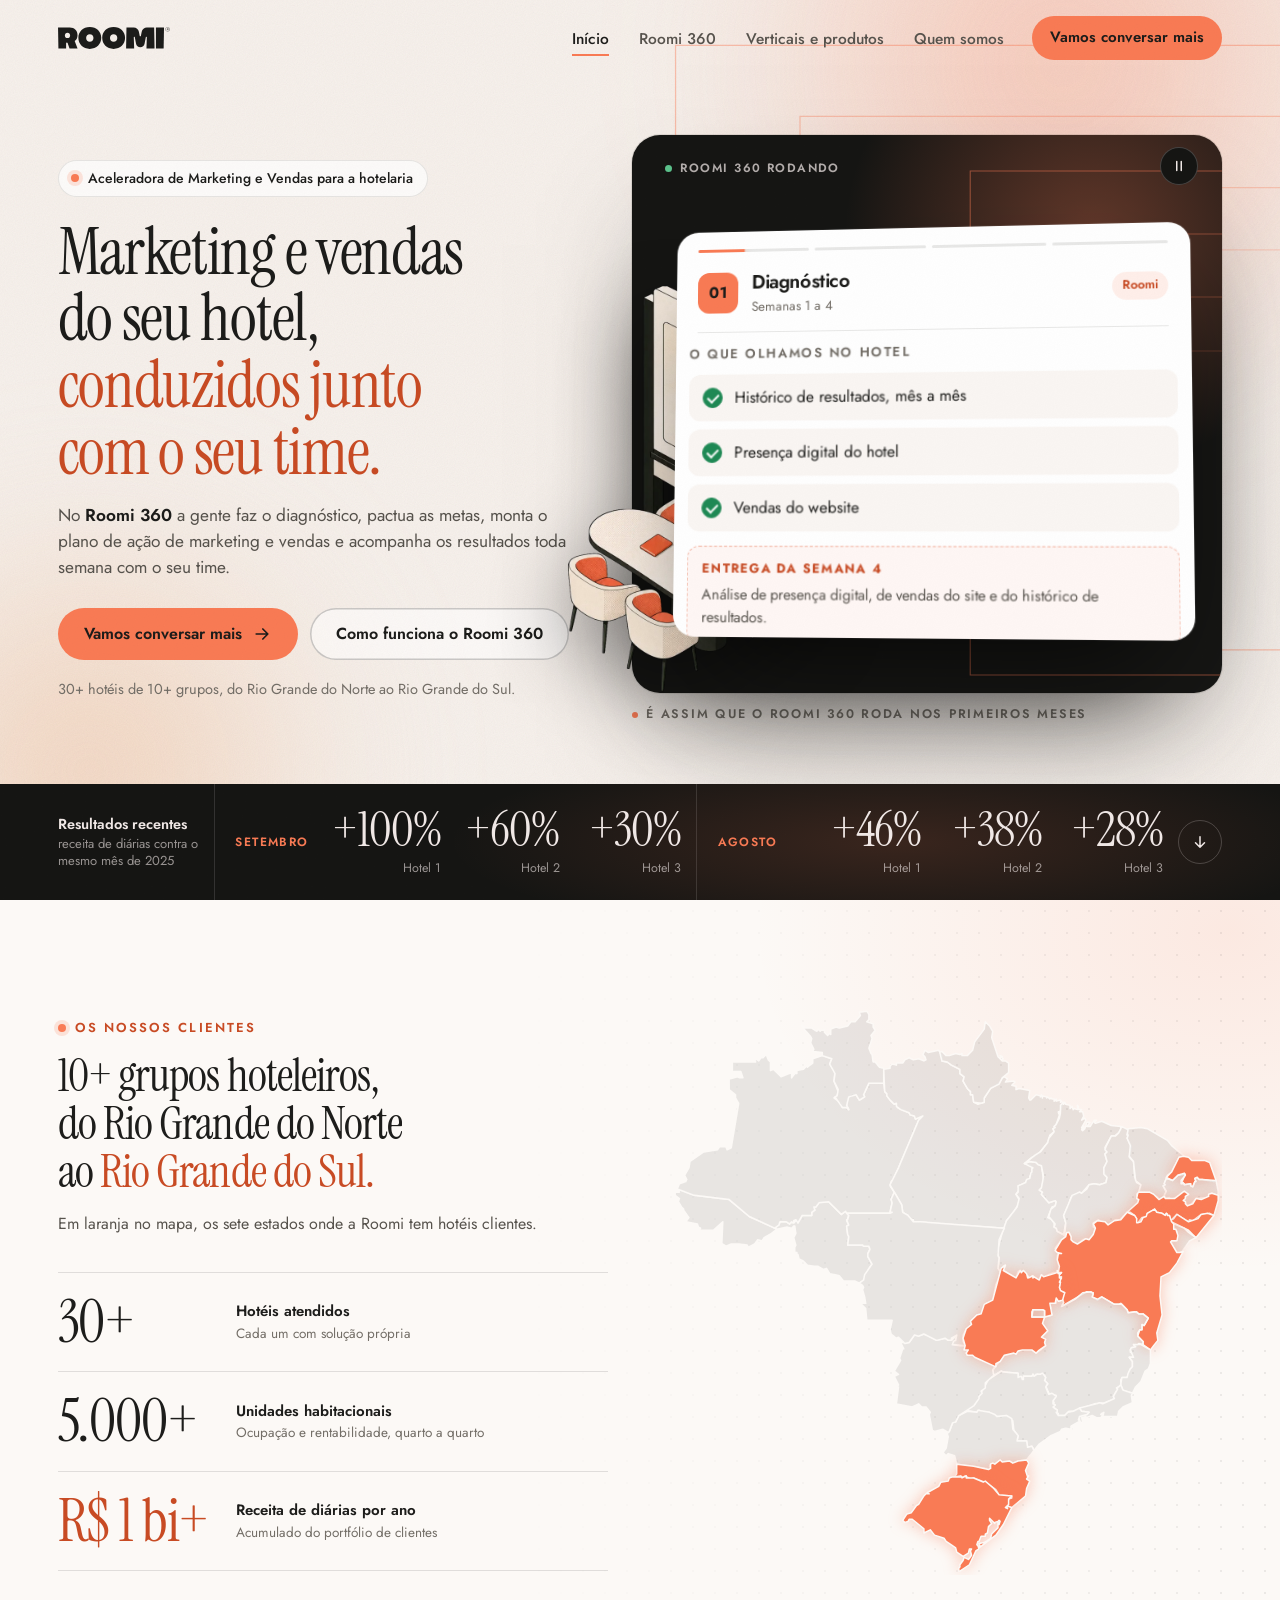
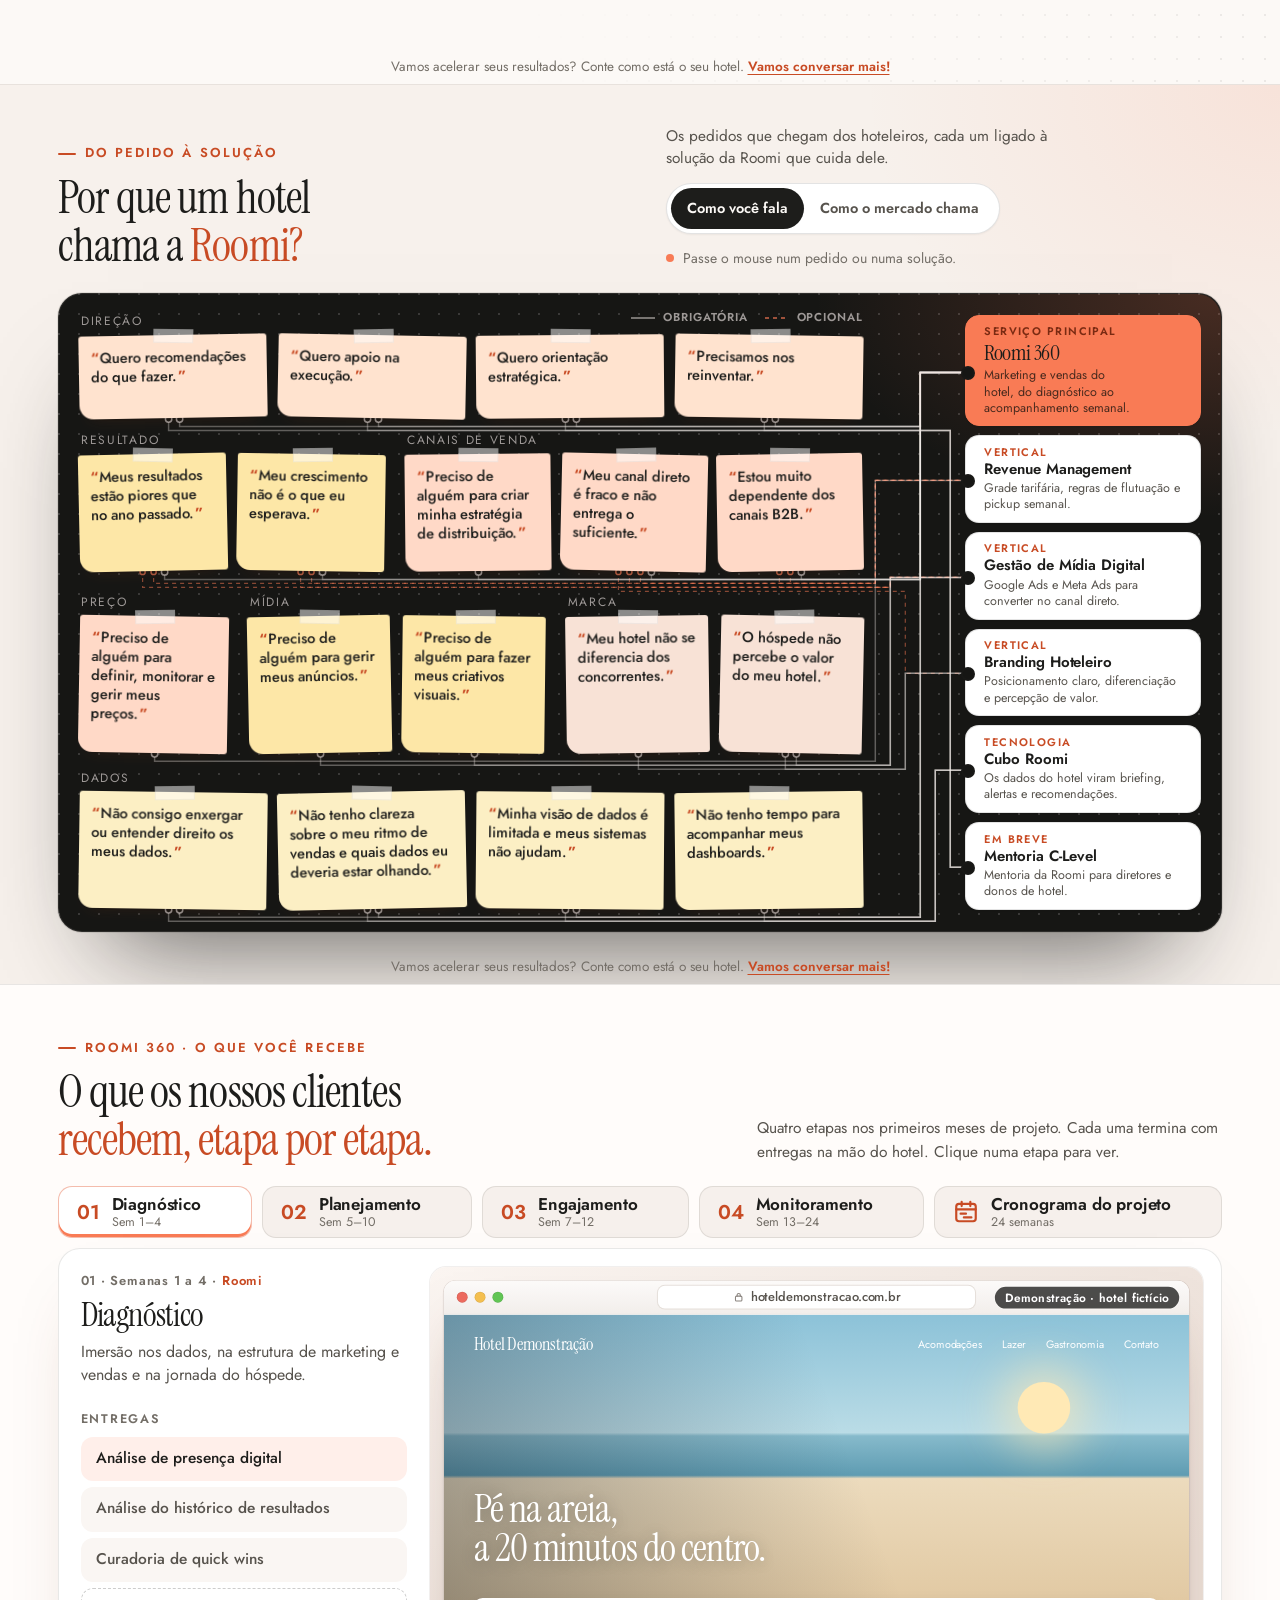
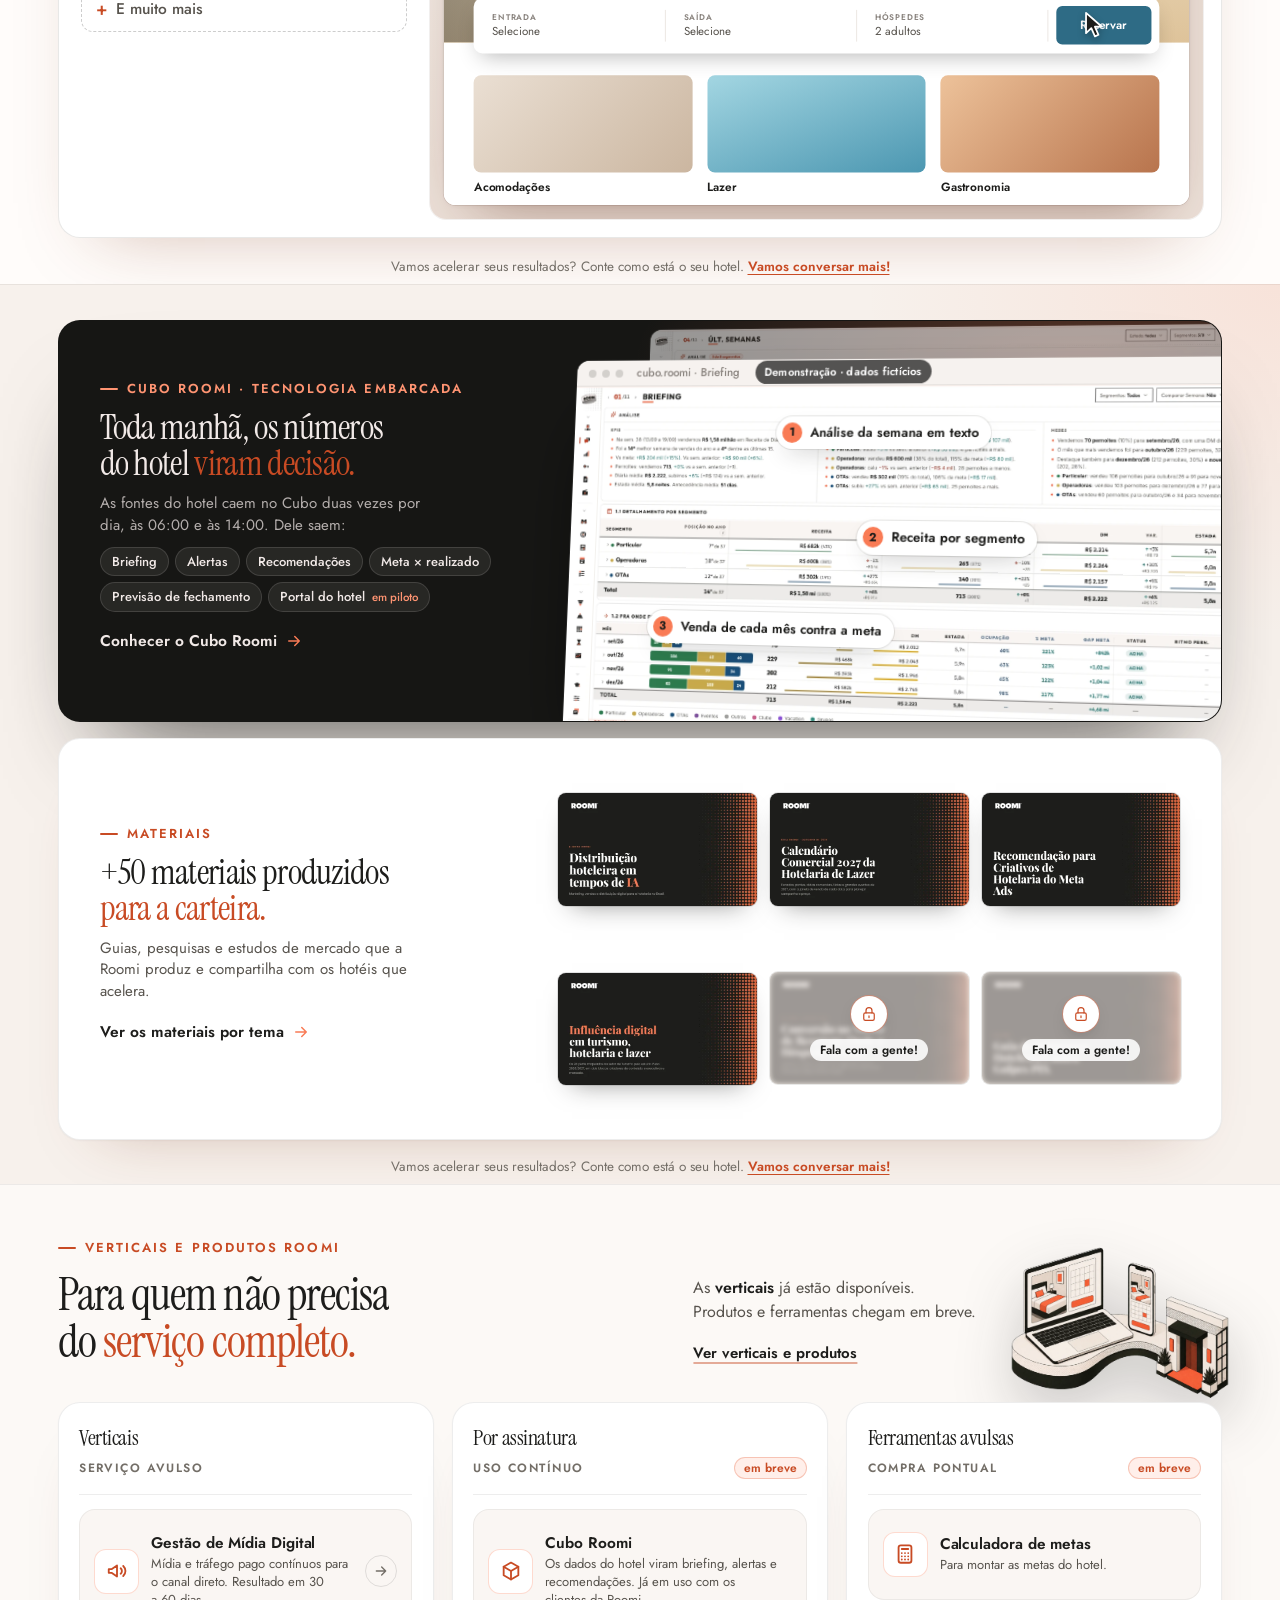
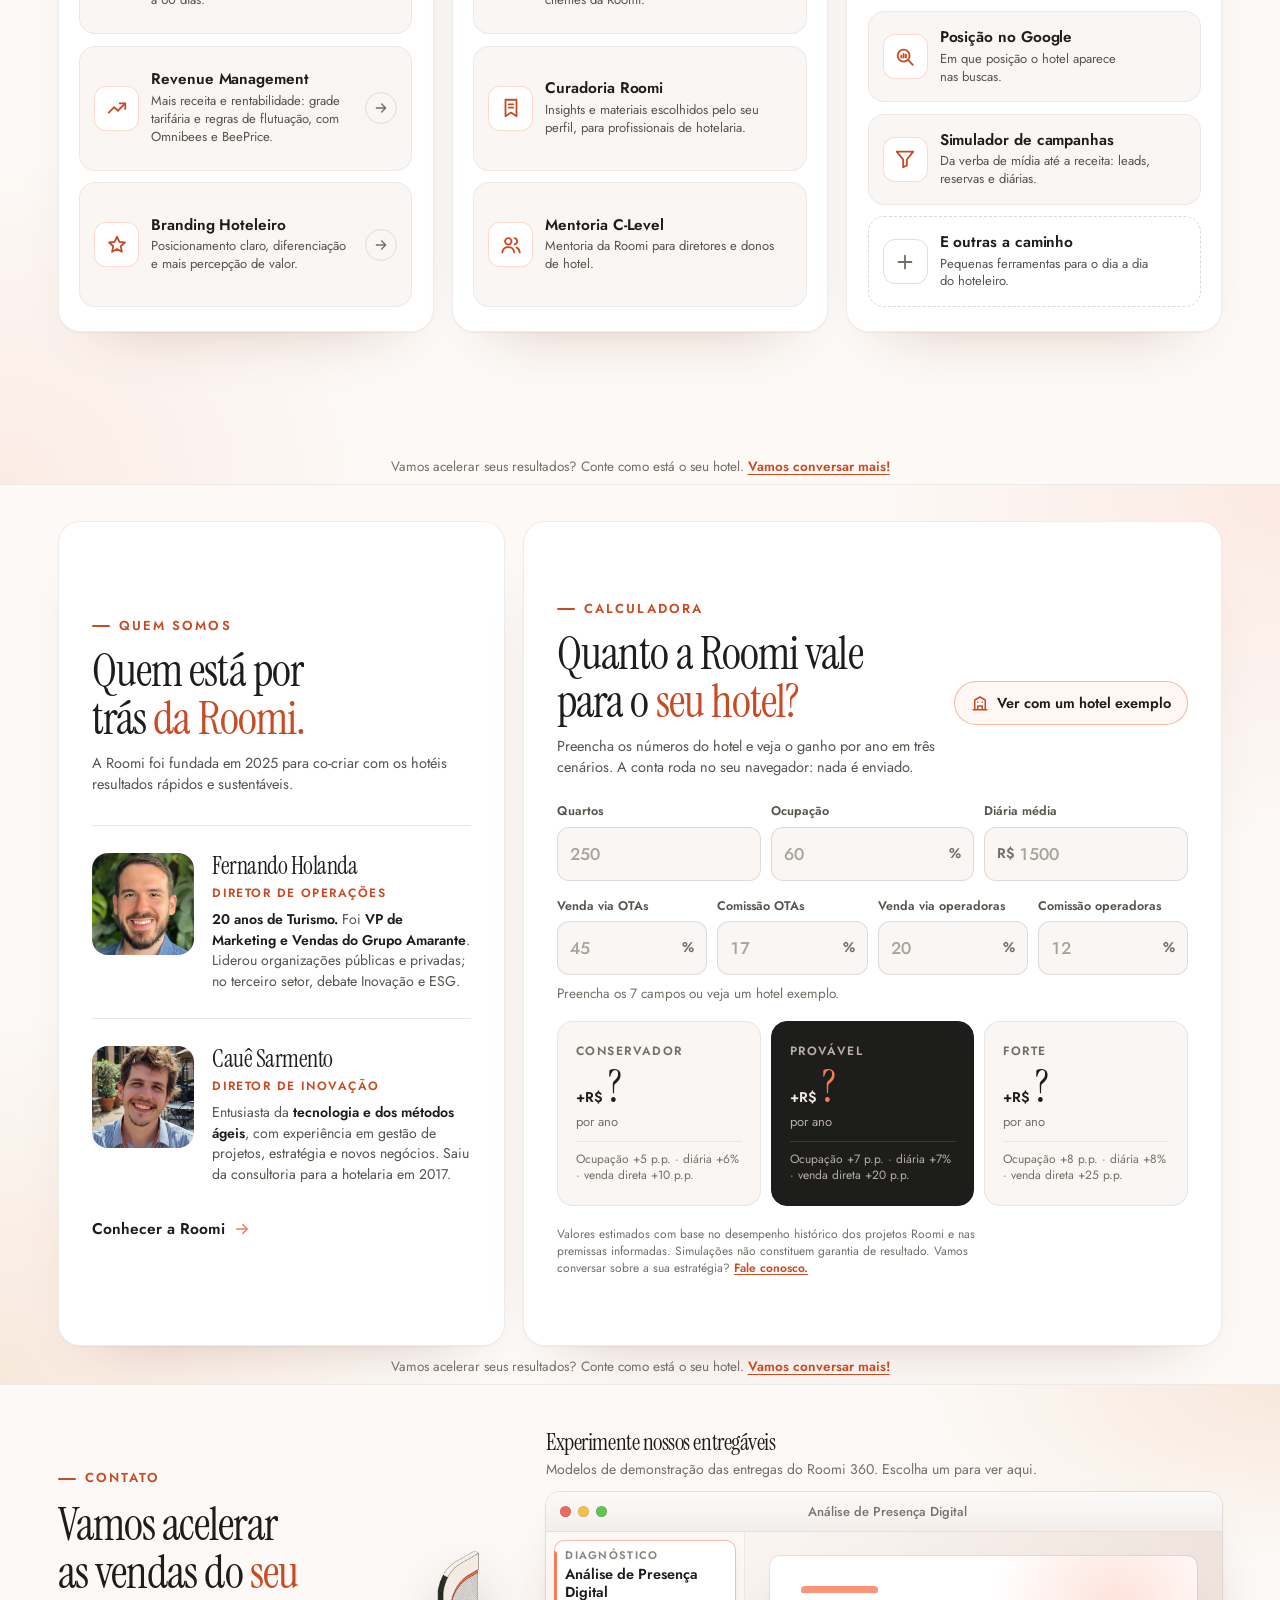
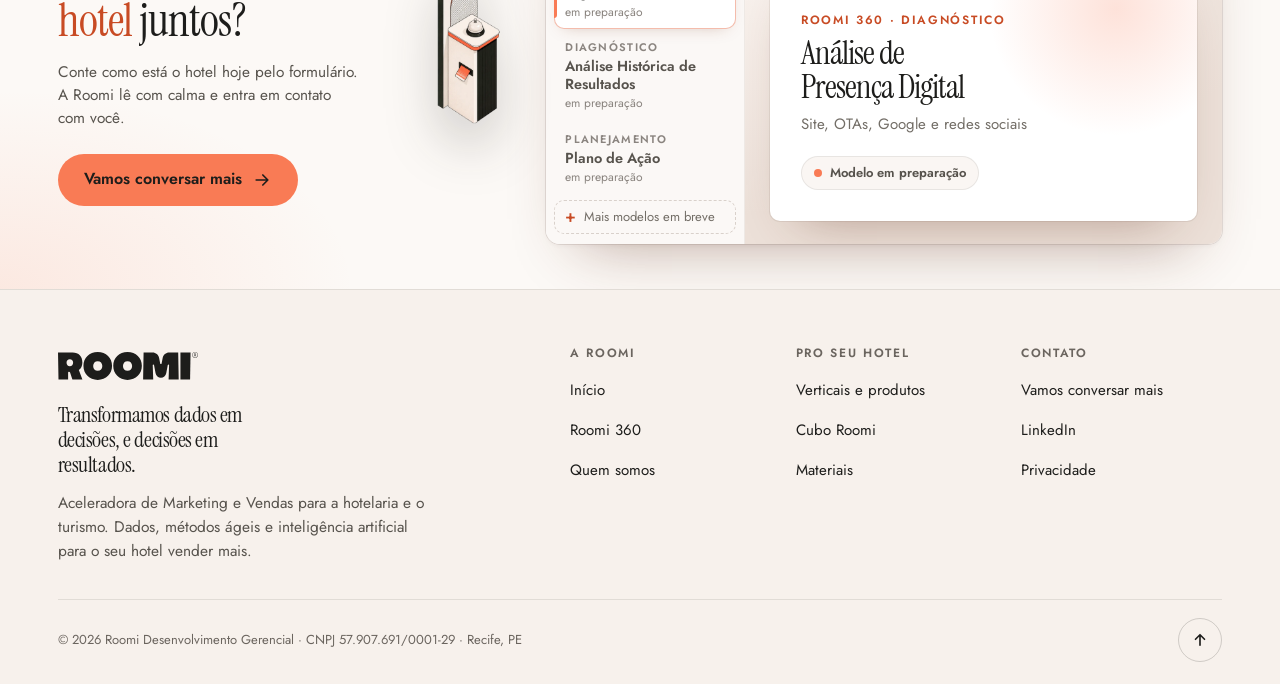
==== commit 2289ef33: "Rodapé: razão social, CNPJ, cidade e LinkedIn" ====
--- a/index.html
+++ b/index.html
@@ -1448,13 +1448,15 @@
           <ul>
             
             <li><a href="mailto:marketing@roomi.digital?subject=Vamos%20conversar%20mais" data-conversa>Vamos conversar mais</a></li>
+            <li><a href="https://www.linkedin.com/company/roomiconsultoria/" target="_blank" rel="noopener">LinkedIn</a></li>
             <li><a href="privacidade.html">Privacidade</a></li>
           </ul>
         </div>
       </nav>
     </div>
     <div class="rp-base">
-      <p class="rp-copy">© <span class="rp-ano">2026</span> Roomi. Aceleradora de Marketing e Vendas para a hotelaria e o turismo.</p>
+      
+      <p class="rp-copy">© <span class="rp-ano">2026</span> Roomi Desenvolvimento Gerencial · CNPJ 57.907.691/0001-29 · Recife, PE</p>
       <a class="rp-subir" href="#" aria-label="Voltar ao topo"><svg viewBox="0 0 24 24" fill="none" stroke="currentColor" stroke-width="2.2" stroke-linecap="round" stroke-linejoin="round" aria-hidden="true"><path d="M12 19V5M6 11l6-6 6 6"/></svg></a>
     </div>
   </div>
--- a/assets/site.css
+++ b/assets/site.css
@@ -205,6 +205,8 @@
   .pt.tem-cta > .cta-pe,.en.tem-cta > .cta-pe,.cr.tem-cta > .cta-pe{flex-basis:calc(100% - 32px);margin:0 16px;padding-bottom:22px}
   .cta-pe a{white-space:normal}
 }
+
+@media (max-width:900px){.cta-pe{display:none}}
 
 
 
@@ -598,8 +600,11 @@
   
   .ac-nav{display:none}
   .ac-in{padding-top:64px;grid-template-rows:1fr}
-  .ac-meio{grid-template-columns:1fr;gap:28px;padding-block:18px 26px}
-  .ac h1{max-width:none}
+  .ac-meio{grid-template-columns:1fr;gap:28px;padding-block:4px 26px} 
+  
+  .ac-selo{white-space:nowrap;max-width:100%;font-size:clamp(10.5px,3.2vw,14px);padding:6px 11px 6px 10px;gap:7px;letter-spacing:-.01em}
+  .ac-selo i{width:7px;height:7px;box-shadow:0 0 0 3px rgba(249,123,85,.18)}
+  .ac h1{max-width:none;margin-top:clamp(10px,2vh,16px)}
   .ac-palco-in{min-height:0;padding:18px 16px 20px;border-radius:22px}
   .ac .ac-tela{margin:34px auto 0;transform:none}
   .ac-cena{display:none}
@@ -628,6 +633,8 @@
   .ac .ac-tela{transform:none}
   .ac .ab-tela *,.ac .ab-tela *::after{transition:none!important;animation:none!important}
 }
+
+@media (max-width:900px){.ac-prova{display:none}}
 
 
 
@@ -881,6 +888,8 @@
   .cl-nums dt span{font-size:13px}
 }
 
+@media (max-width:900px){.cl-lead{display:none}}
+
 
 
 .pq{position:relative;min-height:100svh;display:flex;overflow:hidden;isolation:isolate;background:#F7F1EC;color:#1D1D1B;
@@ -1065,6 +1074,8 @@
 
 
 @media (max-width:900px){
+  
+  .pq{display:none}
   .pq{min-height:0;padding-block:36px 40px}
   .pq-in{min-height:0;gap:18px}
   .pq-topo{grid-template-columns:minmax(0,1fr);gap:12px;align-items:start}
@@ -1295,19 +1306,20 @@
 .ml-busca{display:flex;align-items:center;gap:8px;margin:12px 12px 6px;padding:8px 11px;border-radius:9px;background:#F1ECE8;font-size:14px;color:#9A938D}
 .ml-busca svg{width:16px;height:16px}
 .ml-sec{padding:6px 16px 6px;font-size:12px;font-weight:600;letter-spacing:.12em;text-transform:uppercase;color:#A09891}
-.ml-row{position:relative;display:grid;grid-template-columns:34px minmax(0,1fr);gap:10px;padding:11px 14px 11px 16px;border-top:1px solid #F0EBE7;max-height:100px;transition:max-height .5s,padding .5s,opacity .4s,background .3s,box-shadow .3s}
+.ml-row{position:relative;display:grid;grid-template-columns:34px minmax(0,1fr);gap:10px;padding:11px 14px 11px 16px;border-top:1px solid #F0EBE7;max-height:130px;transition:max-height .5s,padding .5s,opacity .4s,background .3s,box-shadow .3s}
 .av{width:34px;height:34px;border-radius:50%;display:grid;place-items:center;font-style:normal;font-weight:700;font-size:14px;background:#F97B55;color:#1D1D1B}
 .av.ml-c{background:#E3DDD8;color:#57534D}
 .ml-m p{display:flex;justify-content:space-between;align-items:baseline;gap:8px;font-size:14px}
 .ml-m p b{font-weight:600}
 .ml-m p em{font-style:normal;font-size:12.5px;color:#8A847F}
-.ml-m > span{display:block;margin-top:1px;font-size:15px;font-weight:600;line-height:1.25;white-space:nowrap;overflow:hidden;text-overflow:ellipsis}
+
+.ml-m > span{display:block;margin-top:1px;font-size:14.5px;font-weight:600;line-height:1.25;text-wrap:pretty}
 .ml-clip{display:inline-block;width:14px;height:14px;vertical-align:-2px;color:#8A847F}
-.ml-m small{display:block;font-size:14px;color:#8A847F;white-space:nowrap;overflow:hidden;text-overflow:ellipsis}
+.ml-m small{display:block;margin-top:1px;font-size:13px;line-height:1.3;color:#8A847F;text-wrap:pretty}
 .ml-row:not(.ml-v)::before{content:"";position:absolute;left:5px;top:23px;width:6px;height:6px;border-radius:50%;background:#F97B55}
 .ml-v .ml-m > span{font-weight:500;color:#57534D}
 .ml-r1,.ml-r2,.ml-r3{max-height:0;padding-block:0;opacity:0;border-top-width:0}
-.s5 .ml-r1,.s6 .ml-r2,.s8 .ml-r3{max-height:100px;padding-block:11px;opacity:1;border-top-width:1px}
+.s5 .ml-r1,.s6 .ml-r2,.s8 .ml-r3{max-height:130px;padding-block:11px;opacity:1;border-top-width:1px}
 .s5:not(.s6) .ml-r1,.s6:not(.s8) .ml-r2,.s8 .ml-r3{background:#FFF1EC;box-shadow:inset 3px 0 0 #F97B55}
 .ml-ver{padding:22px 24px;overflow:hidden}
 .ml-assunto{font-size:22px;font-weight:600;letter-spacing:-.015em;line-height:1.2}
@@ -1327,7 +1339,8 @@
 .ml-capa i:first-of-type{background:linear-gradient(#8CC2D8 0 50%,#E3C99F 50%)}
 .ml-capa i:nth-of-type(2){background:linear-gradient(#2E6B85 0 25%,#EEF3F5 25%)}.ml-capa i:nth-of-type(3){background:linear-gradient(#1C3F7A 0 22%,#E6ECF6 22%)}
 .ml-capa i:nth-of-type(4){background:#E4EFE1}.ml-capa i:nth-of-type(5){background:linear-gradient(135deg,#F2B8A0,#9FD3E0)}.ml-capa i:nth-of-type(6){background:linear-gradient(#8CC2D8 0 55%,#E3C99F 55%)}
-.ml-anx-nome{display:flex;align-items:center;gap:8px;padding:9px 11px;font-size:14px;font-weight:500;border-top:1px solid #EEE9E5;white-space:nowrap;overflow:hidden;text-overflow:ellipsis}
+
+.ml-anx-nome{display:flex;align-items:center;gap:7px;padding:8px 10px;font-size:13px;line-height:1.25;font-weight:500;border-top:1px solid #EEE9E5;text-wrap:balance}
 .ml-pdf{flex:none;font-size:10.5px;font-weight:700;color:#fff;background:#D9483B;border-radius:4px;padding:2px 5px}
 
 
@@ -1591,6 +1604,7 @@
 
 [data-l="e"] .jn{left:12px;top:12px;right:12px;bottom:12px}
 [data-l="e"] .jn-bar > span{left:70px;right:178px;text-align:left}
+[data-l="e"] .jn-bar > span:not(.jn-url){font-size:12px;line-height:1.2;white-space:normal;text-wrap:balance} 
 [data-l="e"] .jn-bar > .jn-url{left:62px;right:auto;width:auto;padding:0 10px;transform:none} 
 [data-l="e"] .en-demo{right:18px;top:18px}
 [data-l="e"] .sl-tool b{display:none}
@@ -2209,6 +2223,8 @@
   .cm.cm-js .cm-capas li,.cm.cm-js .cm-rot{opacity:1;transform:none}
 }
 
+@media (max-width:900px){.cm-lead{display:none}}
+
 
 
 .pd{position:relative;min-height:100svh;display:flex;overflow:hidden;isolation:isolate;background:#FCF9F6;color:#1D1D1B;
@@ -2345,6 +2361,8 @@
   .pd-txt p{font-size:13.5px}
   .pd-selo{font-size:12px;padding:5px 8px}
 }
+
+@media (max-width:900px){.pd-grupo[aria-labelledby="pd-g2"]{display:none}}
 
 
 
@@ -2645,6 +2663,8 @@
 @media (prefers-reduced-motion:reduce){
   .fn-capa,.fn-capa-s i{animation:none}
 }
+
+@media (max-width:900px){.fn-vis{display:none}}
 
 
 
@@ -4141,6 +4161,8 @@
   .r1-live i,.r1-luz{animation:none}
   .r1 .r1-tela{transform:none}
 }
+
+@media (max-width:900px){.r1-palco,.r1-desc{display:none}}
 
 
 
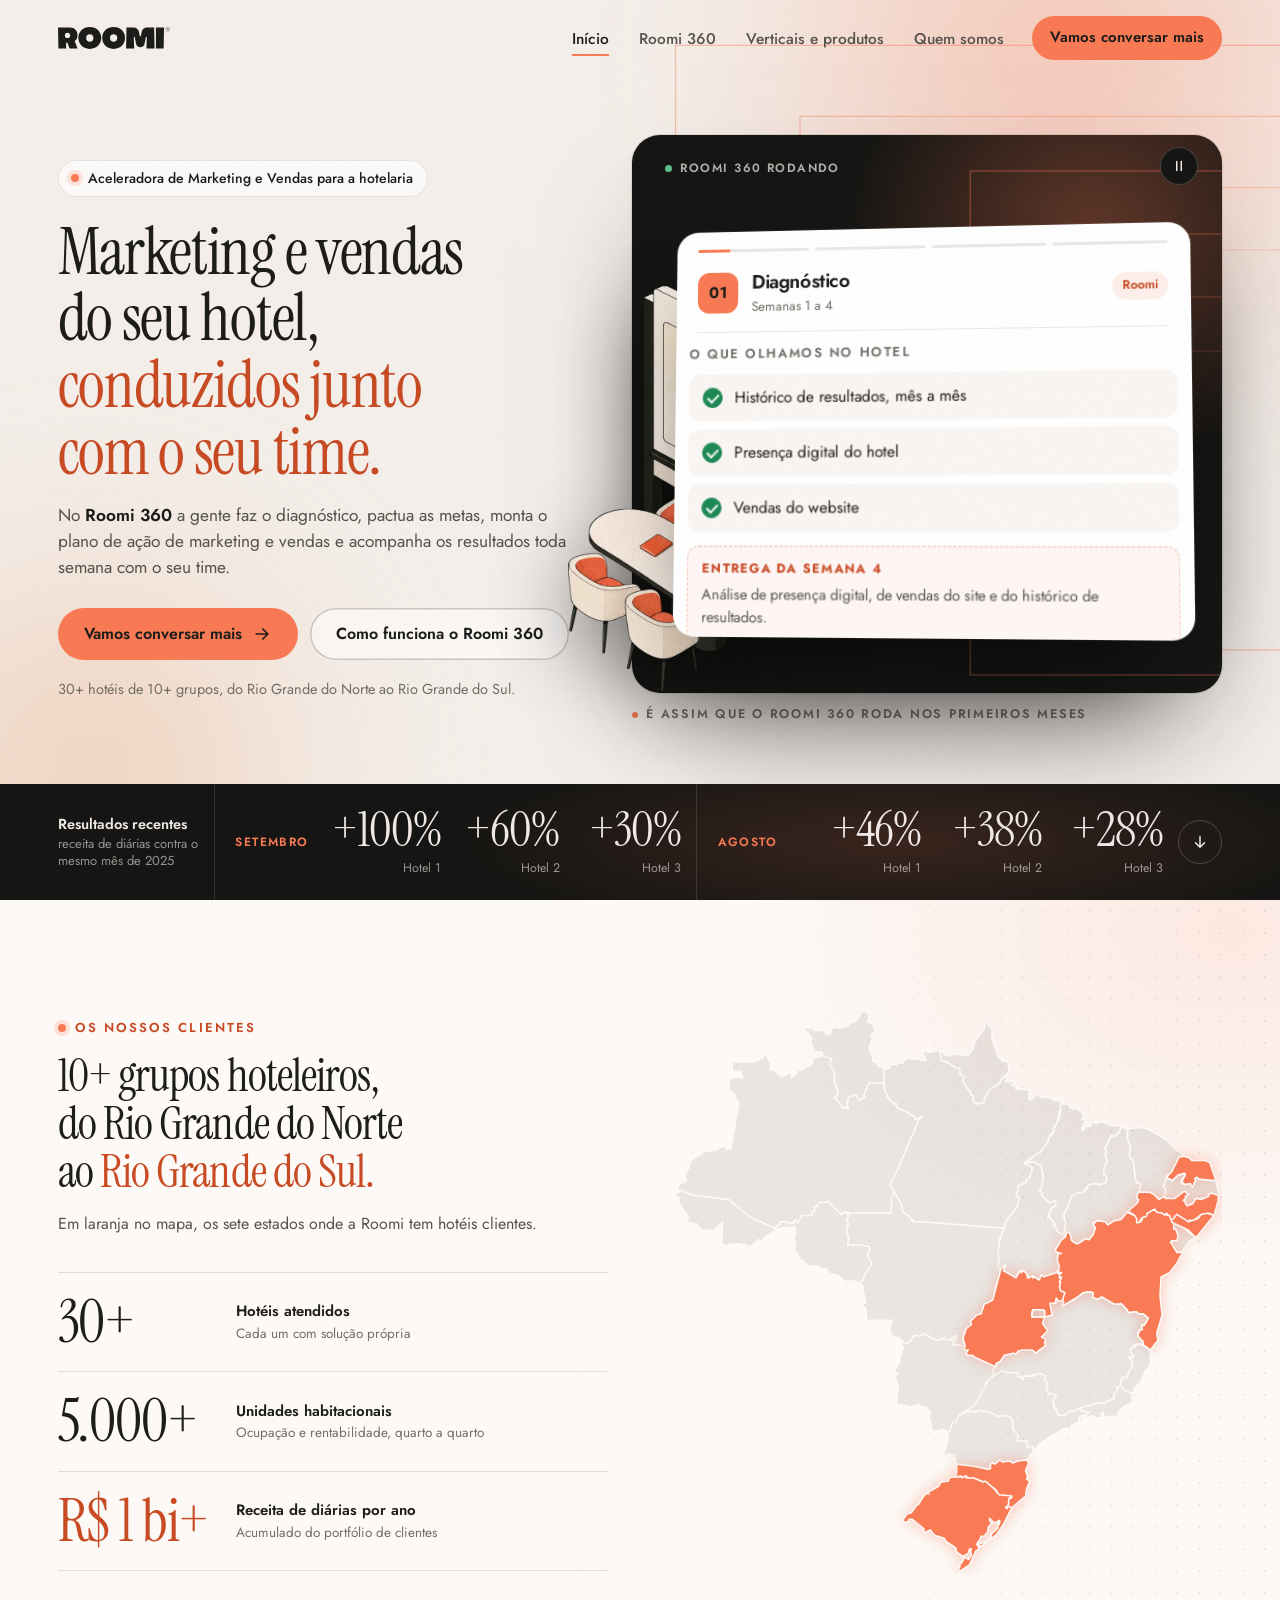
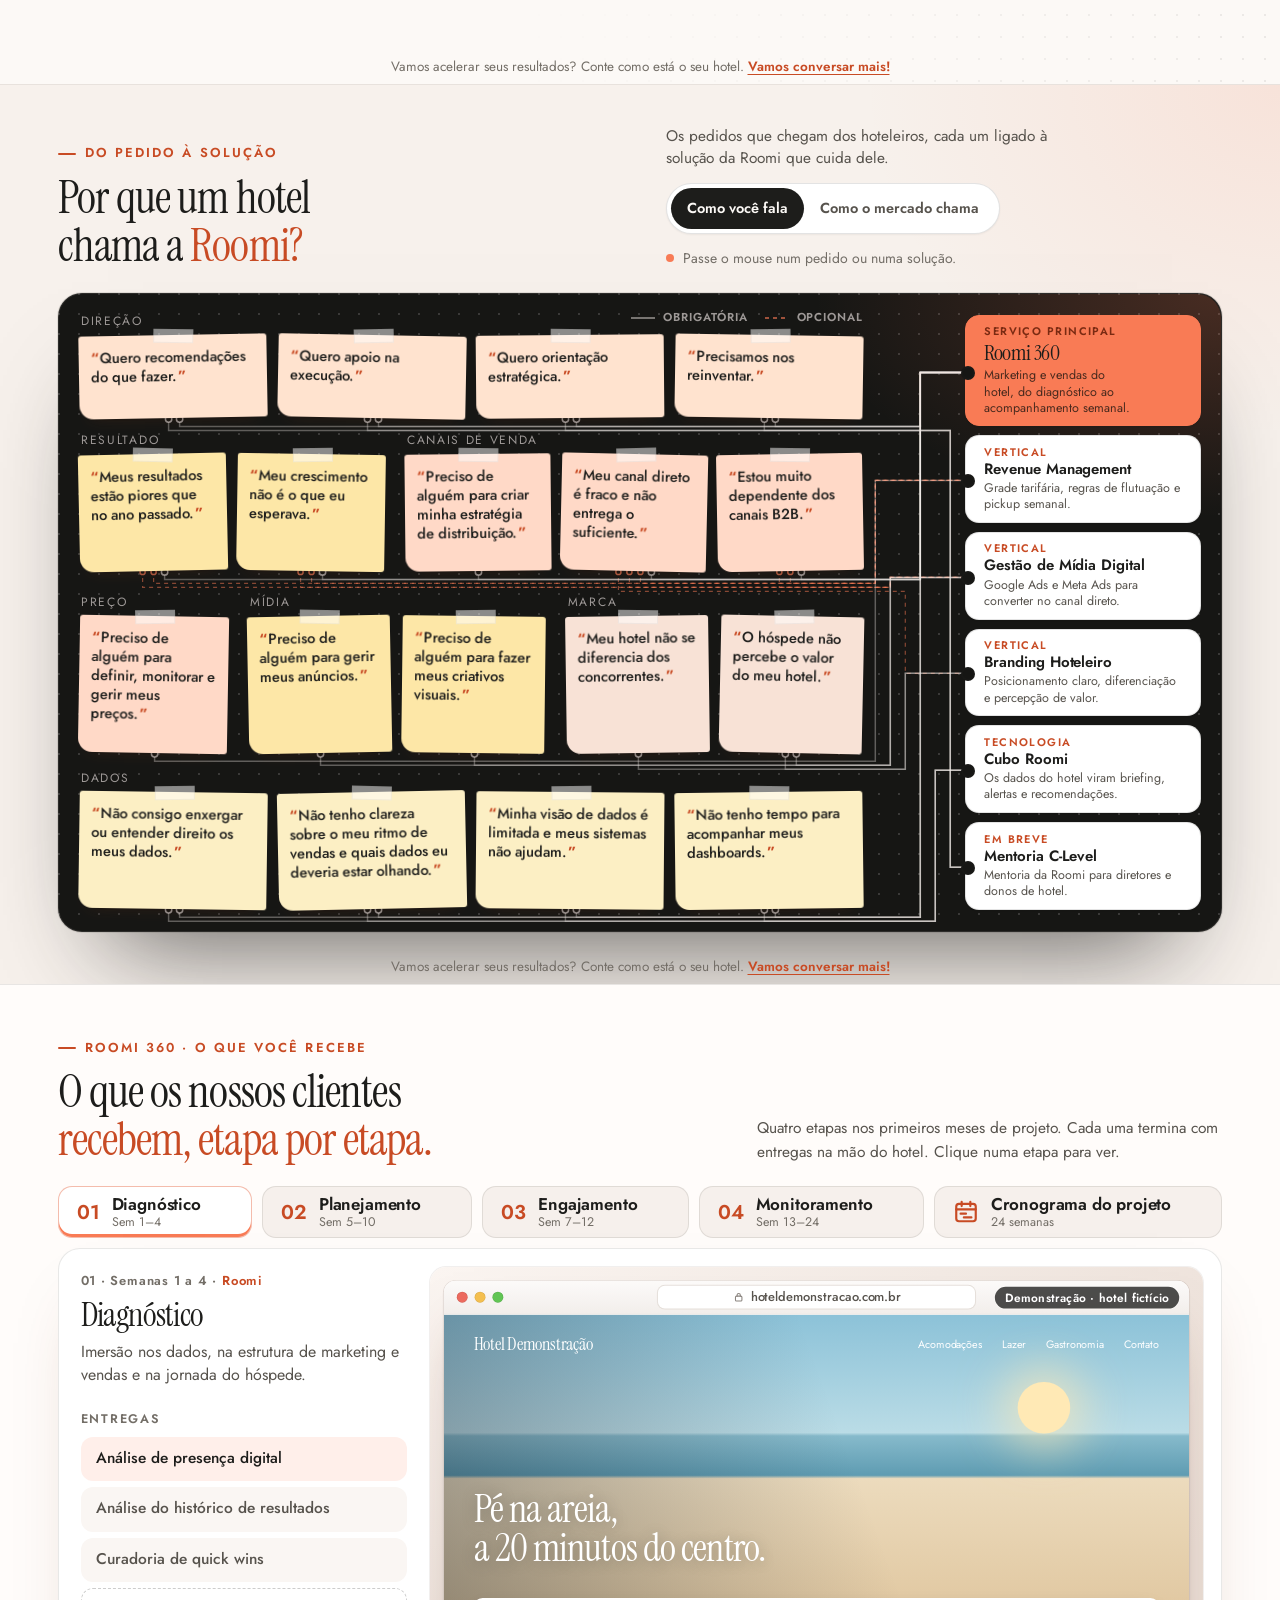
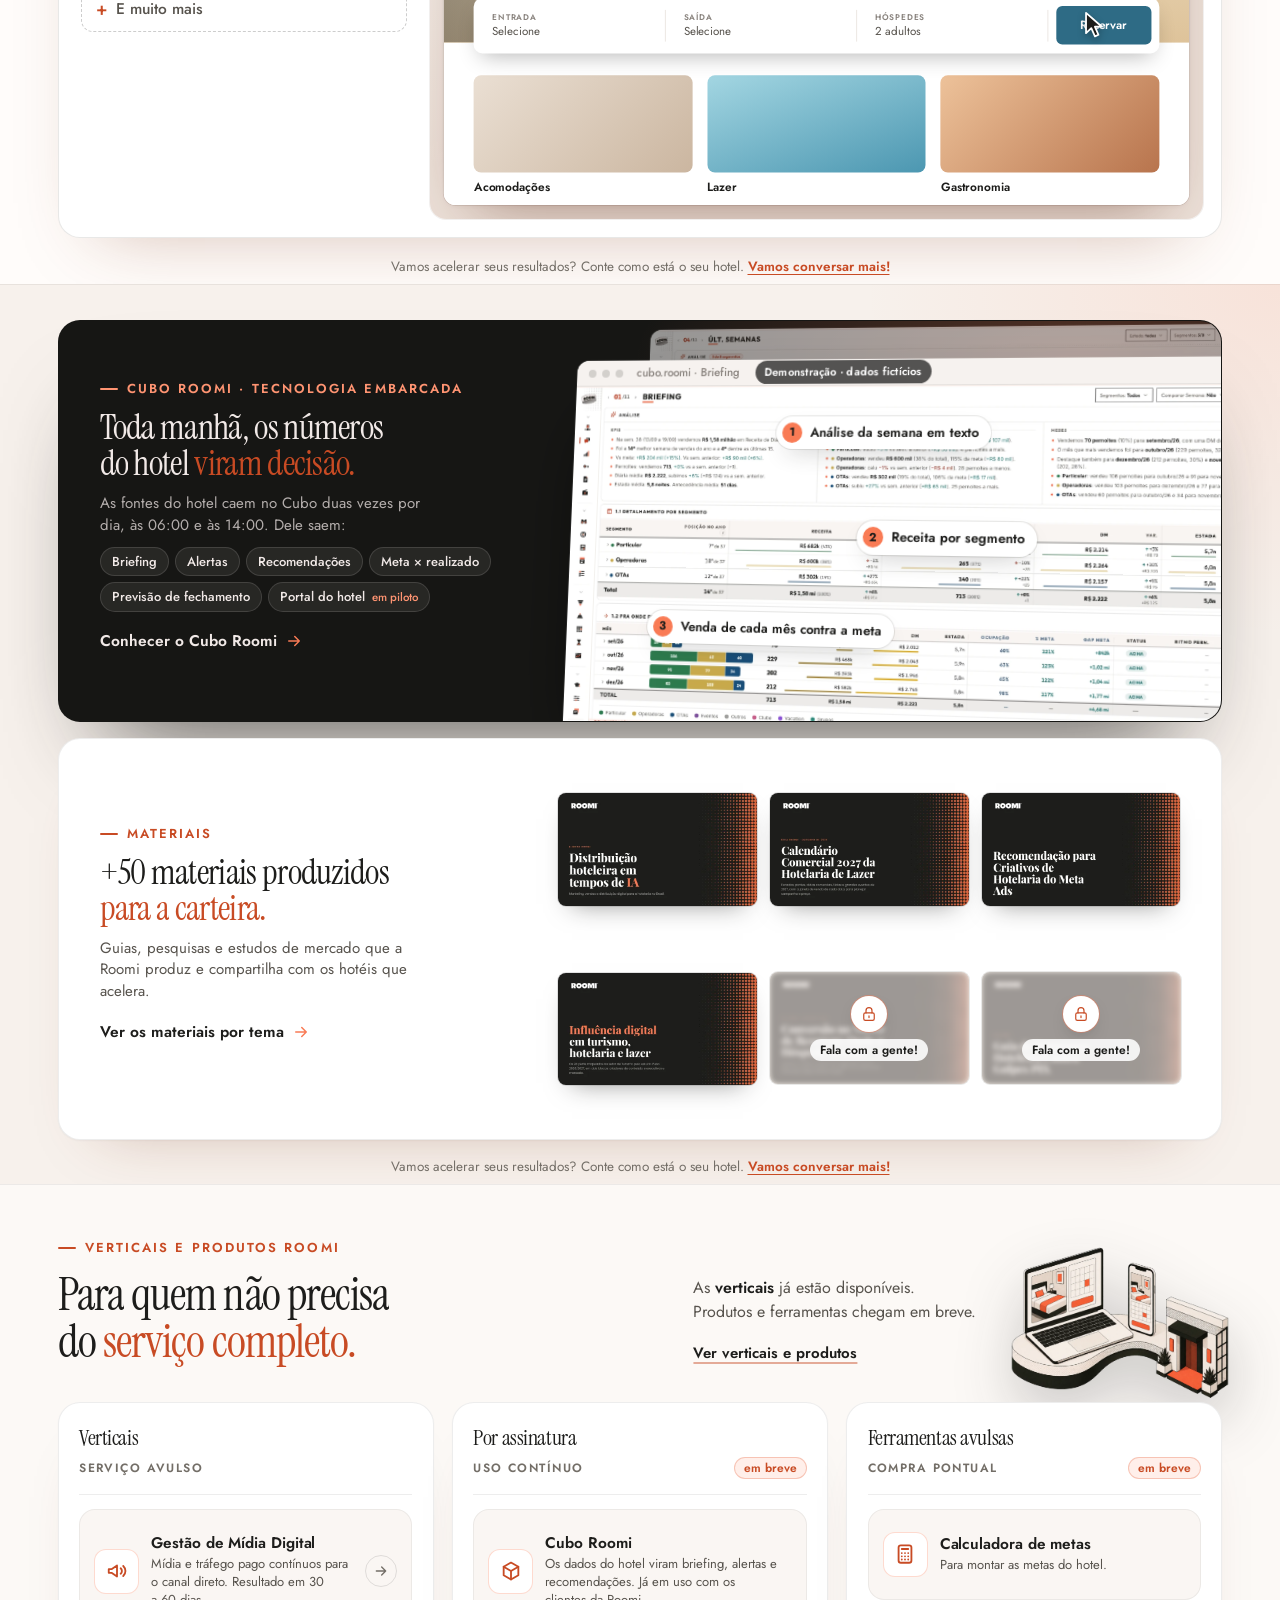
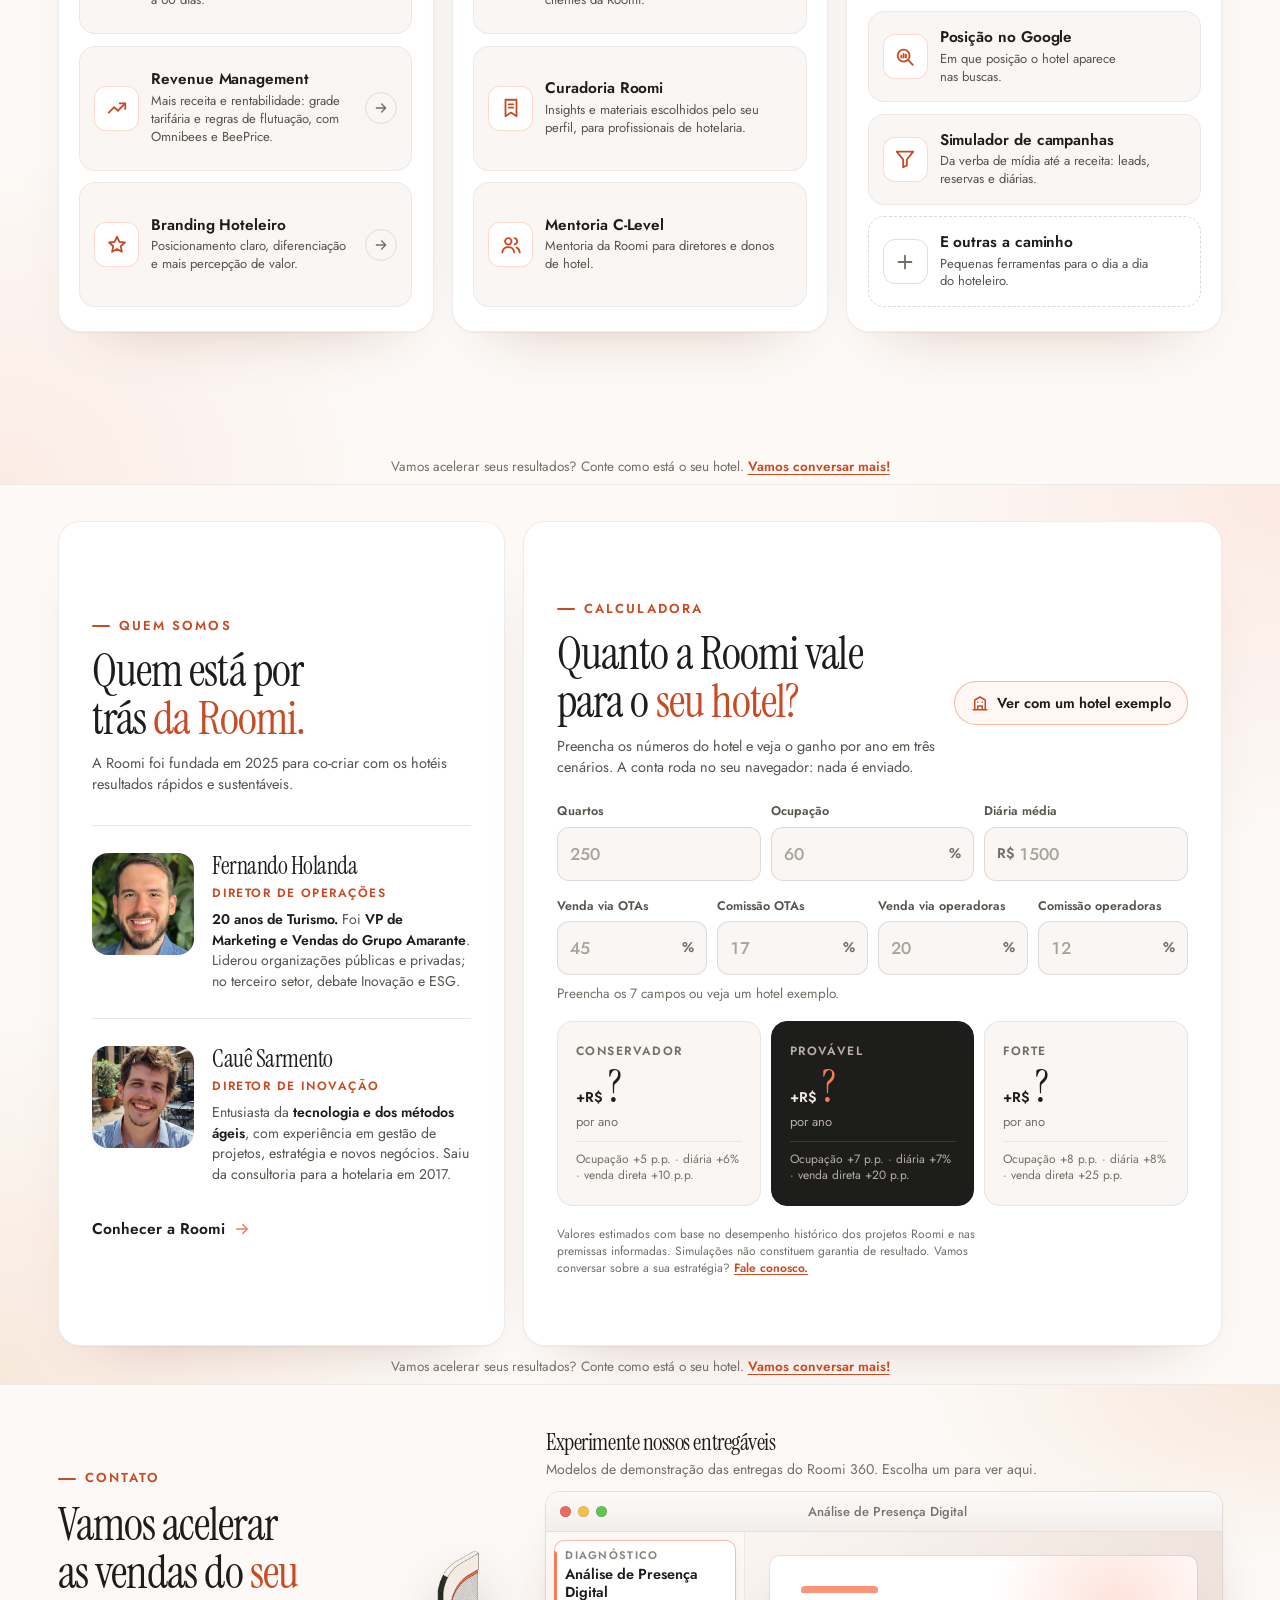
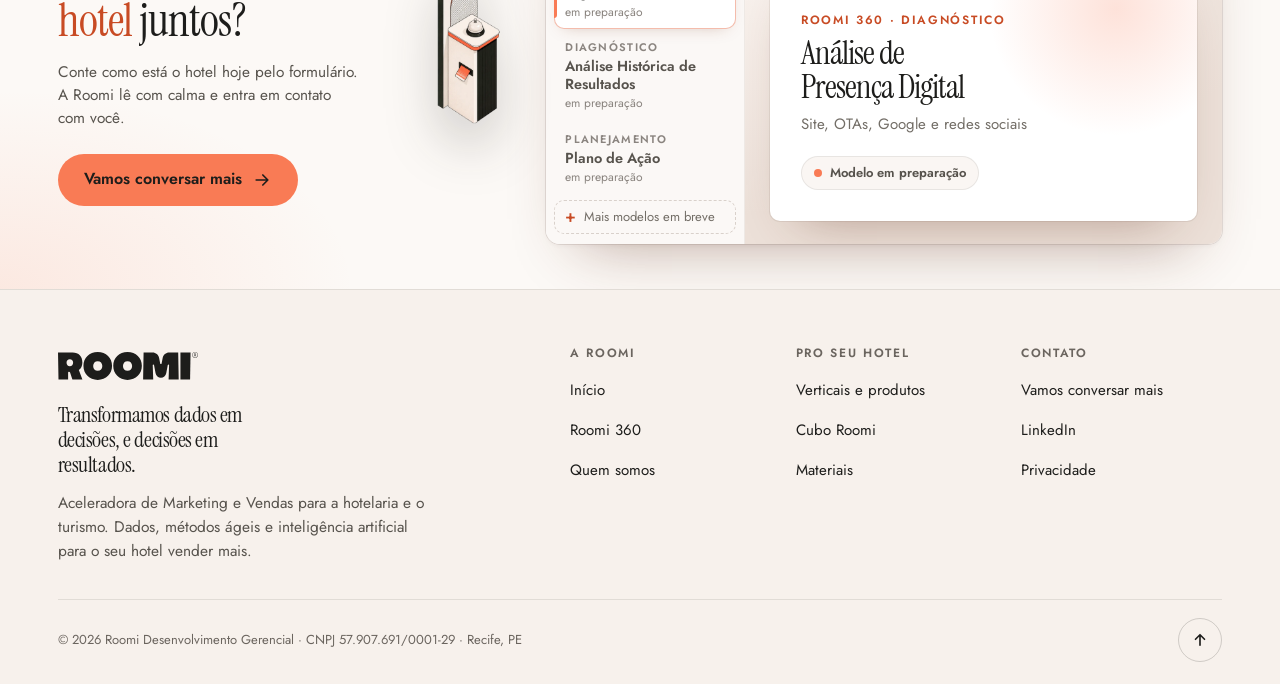
==== commit 1161c248: "Celular: chamada da calculadora abre o formulário; botão do menu mais largo" ====
--- a/index.html
+++ b/index.html
@@ -1156,6 +1156,11 @@
         </button>
       </div>
       <p class="qk-lead">Preencha os números do hotel e veja o ganho por ano em três cenários. A conta roda no seu navegador: nada é enviado.</p>
+      
+      <div class="qk-chama">
+        <p>Preencha os números do hotel e veja o ganho por ano em três cenários.</p>
+        <a class="btn" href="mailto:marketing@roomi.digital?subject=Vamos%20conversar%20mais" data-conversa="3">Calcular o ganho do meu hotel <svg viewBox="0 0 24 24" fill="none" stroke="currentColor" stroke-width="2" stroke-linecap="round" stroke-linejoin="round" aria-hidden="true"><path d="M5 12h14M13 6l6 6-6 6"/></svg></a>
+      </div>
 
       <div class="qk-campos">
         <label class="qk-c qk-c3"><span>Quartos</span><span class="qk-box"><input type="text" inputmode="numeric" data-k="quartos" autocomplete="off" placeholder="250"></span></label>
--- a/assets/site.css
+++ b/assets/site.css
@@ -265,8 +265,8 @@
 @media (max-height:780px) and (min-width:1081px){.nv-in{height:64px}}
 @media (max-width:1080px){
   .nv-in{height:64px}
-  .nv-burger{display:inline-flex;flex-direction:column;justify-content:center;align-items:center;gap:5px;width:48px;height:48px;margin-right:-8px;border-radius:12px}
-  .nv-burger span{display:block;width:22px;height:2px;border-radius:2px;background:#1D1D1B;transition:transform .25s,opacity .2s}
+  .nv-burger{display:inline-flex;flex-direction:column;justify-content:center;align-items:center;gap:5px;width:60px;height:48px;margin-right:-12px;border-radius:12px}
+  .nv-burger span{display:block;width:26px;height:2px;border-radius:2px;background:#1D1D1B;transition:transform .25s,opacity .2s}
   .nv-burger[aria-expanded="true"] span:nth-child(1){transform:translateY(7px) rotate(45deg)}
   .nv-burger[aria-expanded="true"] span:nth-child(2){opacity:0}
   .nv-burger[aria-expanded="true"] span:nth-child(3){transform:translateY(-7px) rotate(-45deg)}
@@ -2469,7 +2469,13 @@
   .qk-in{grid-template-columns:minmax(0,.7fr) minmax(0,1.3fr)}
   .qk-c > span:first-child{font-size:11.5px}
 }
+.qk-chama{display:none}
 @media (max-width:900px){
+  
+  .qk-calc > :not(.qk-cab):not(.qk-chama),.qk-calc .qk-ex{display:none}
+  .qk-chama{display:block;margin-top:14px}
+  .qk-chama p{margin:0 0 14px;color:var(--muted);font-size:15px;line-height:1.5}
+  .qk-chama .btn{width:100%;justify-content:center}
   .qk{min-height:0;padding-block:28px}
   .qk-in{min-height:0;grid-template-columns:1fr;gap:14px}
   .qk-meia{padding:22px 18px}
